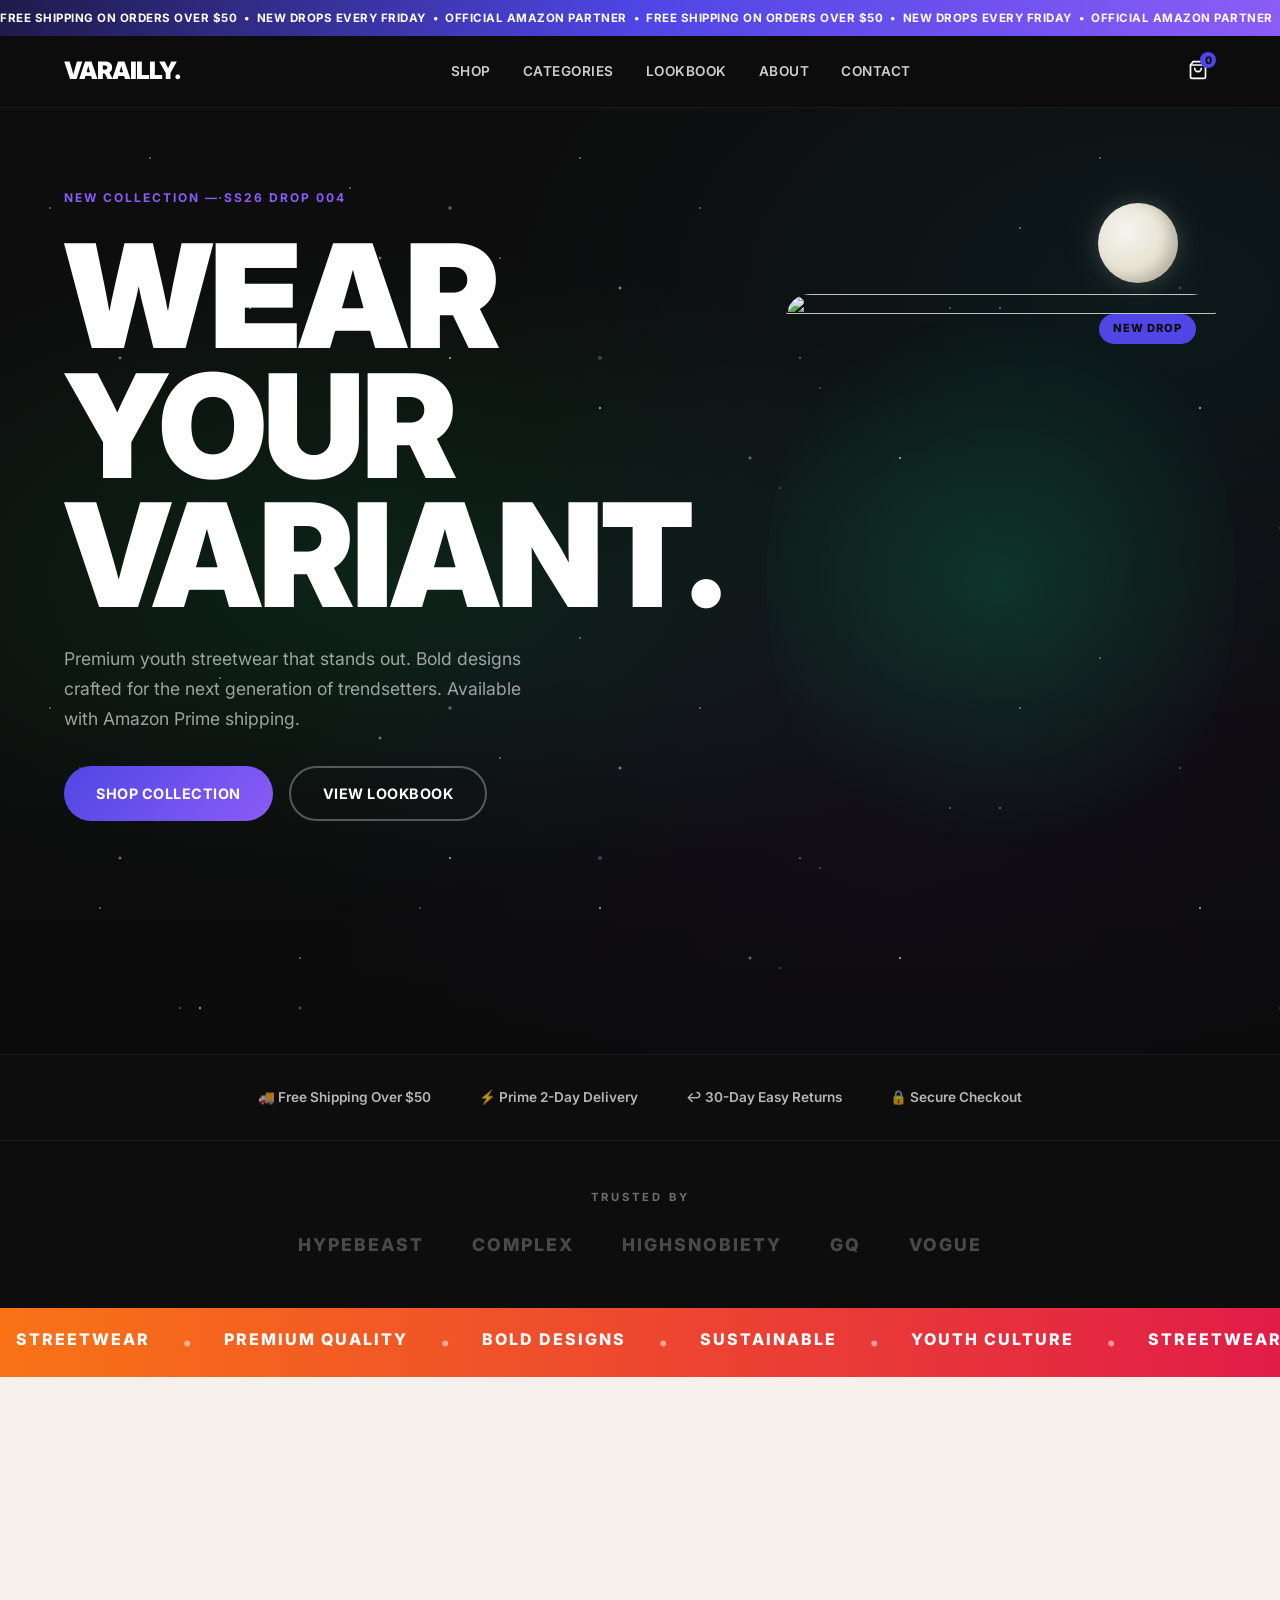
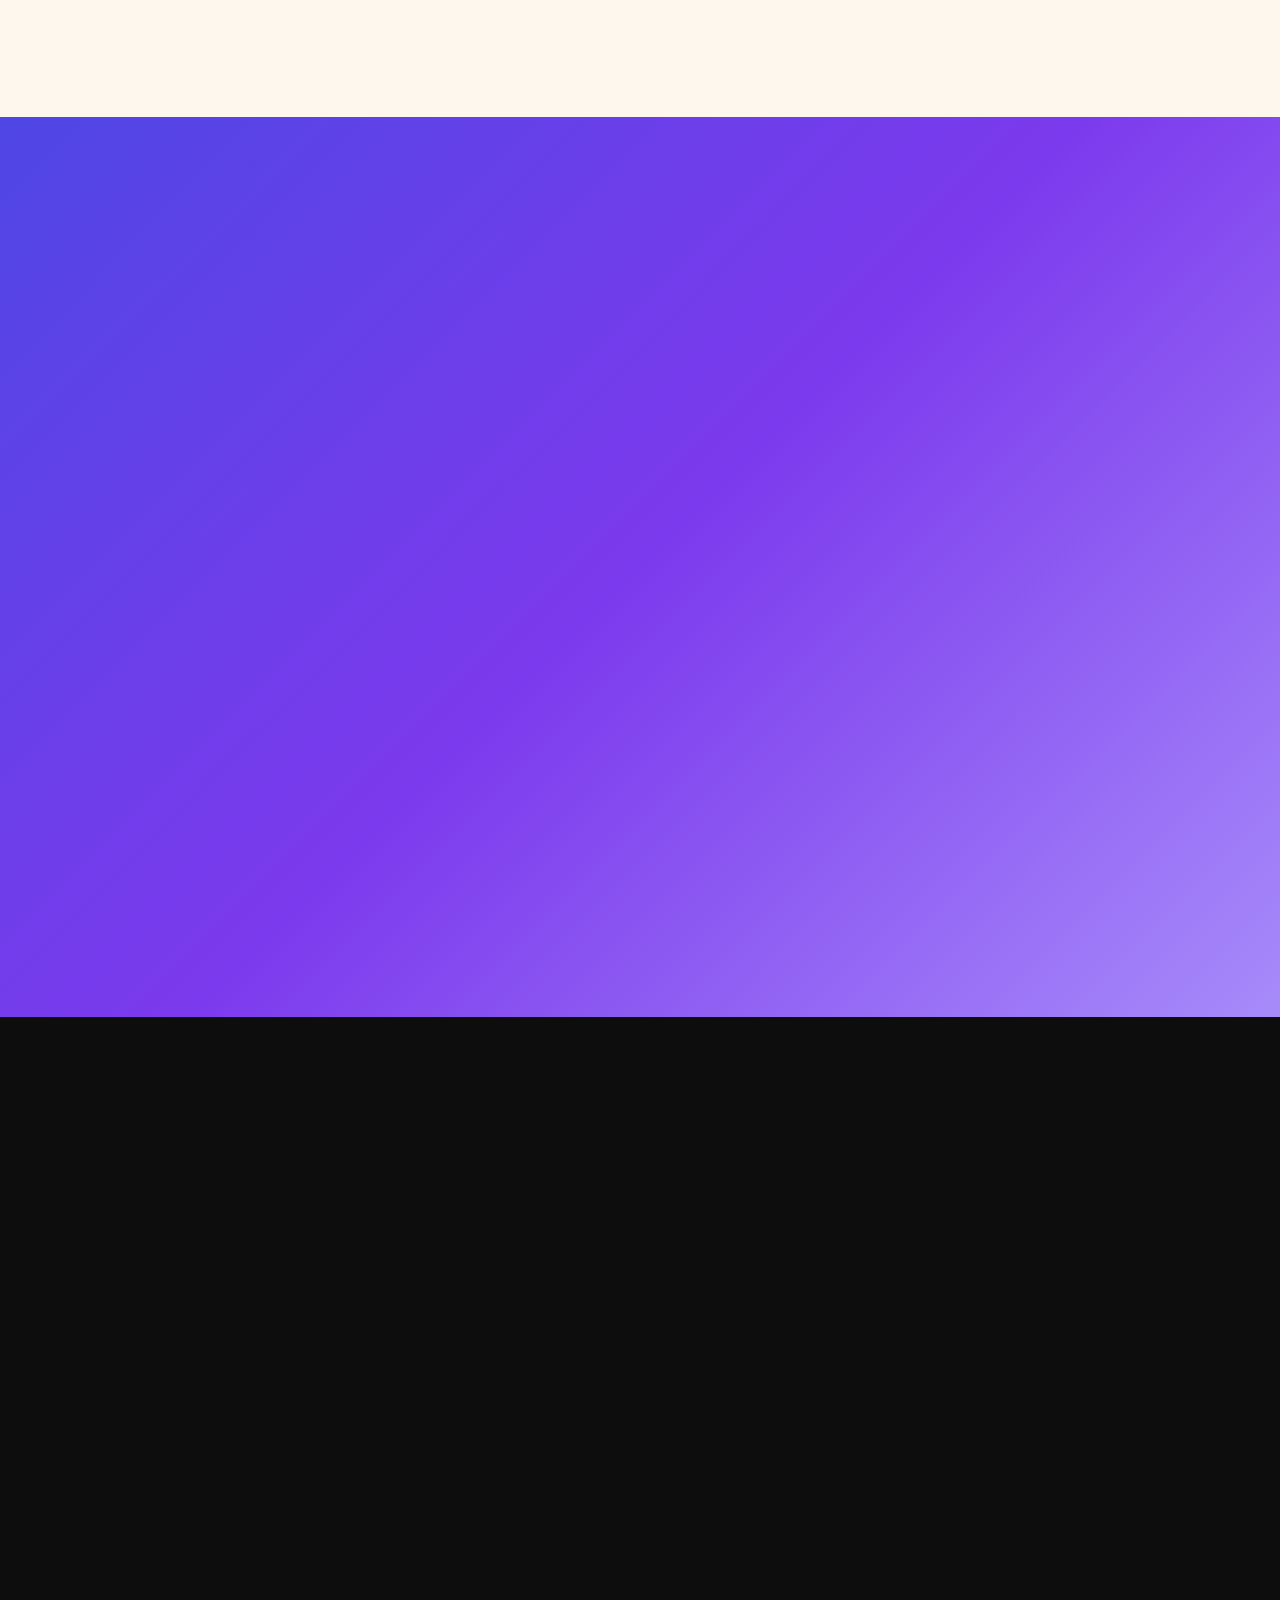
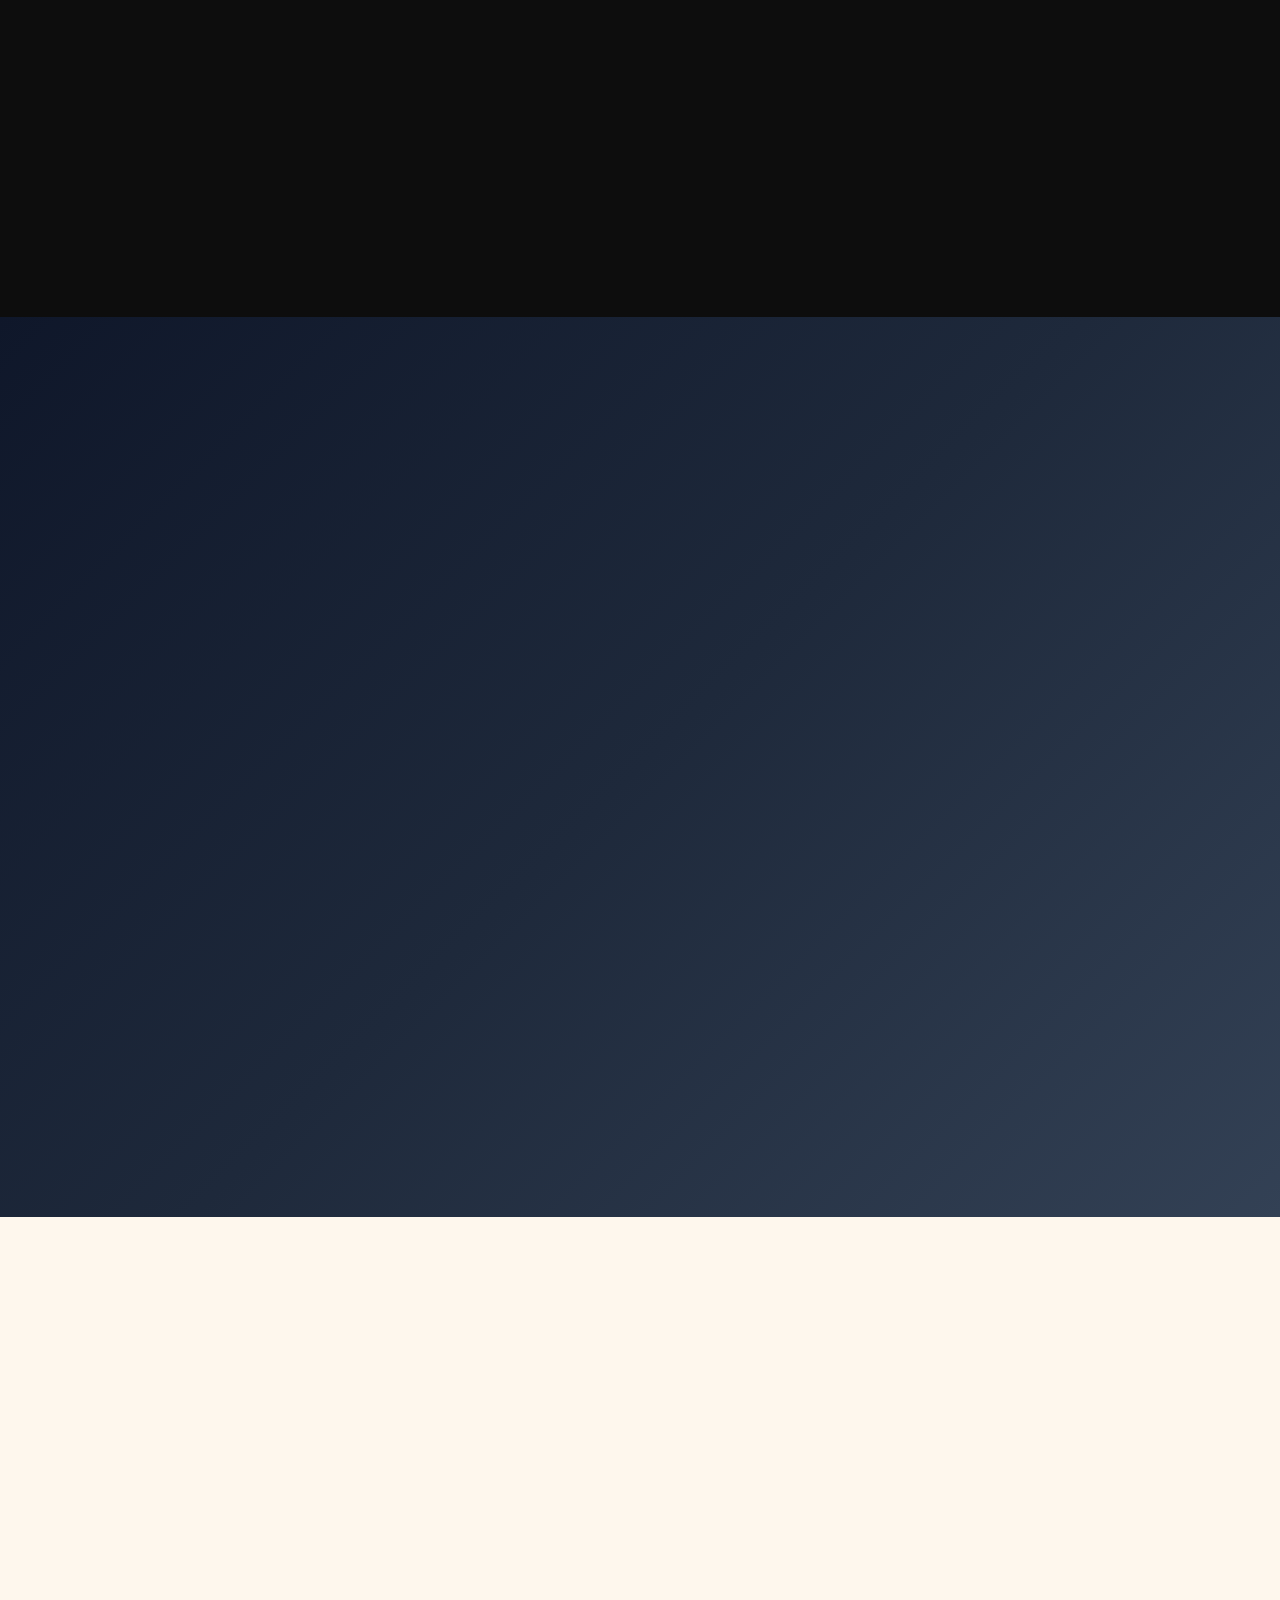
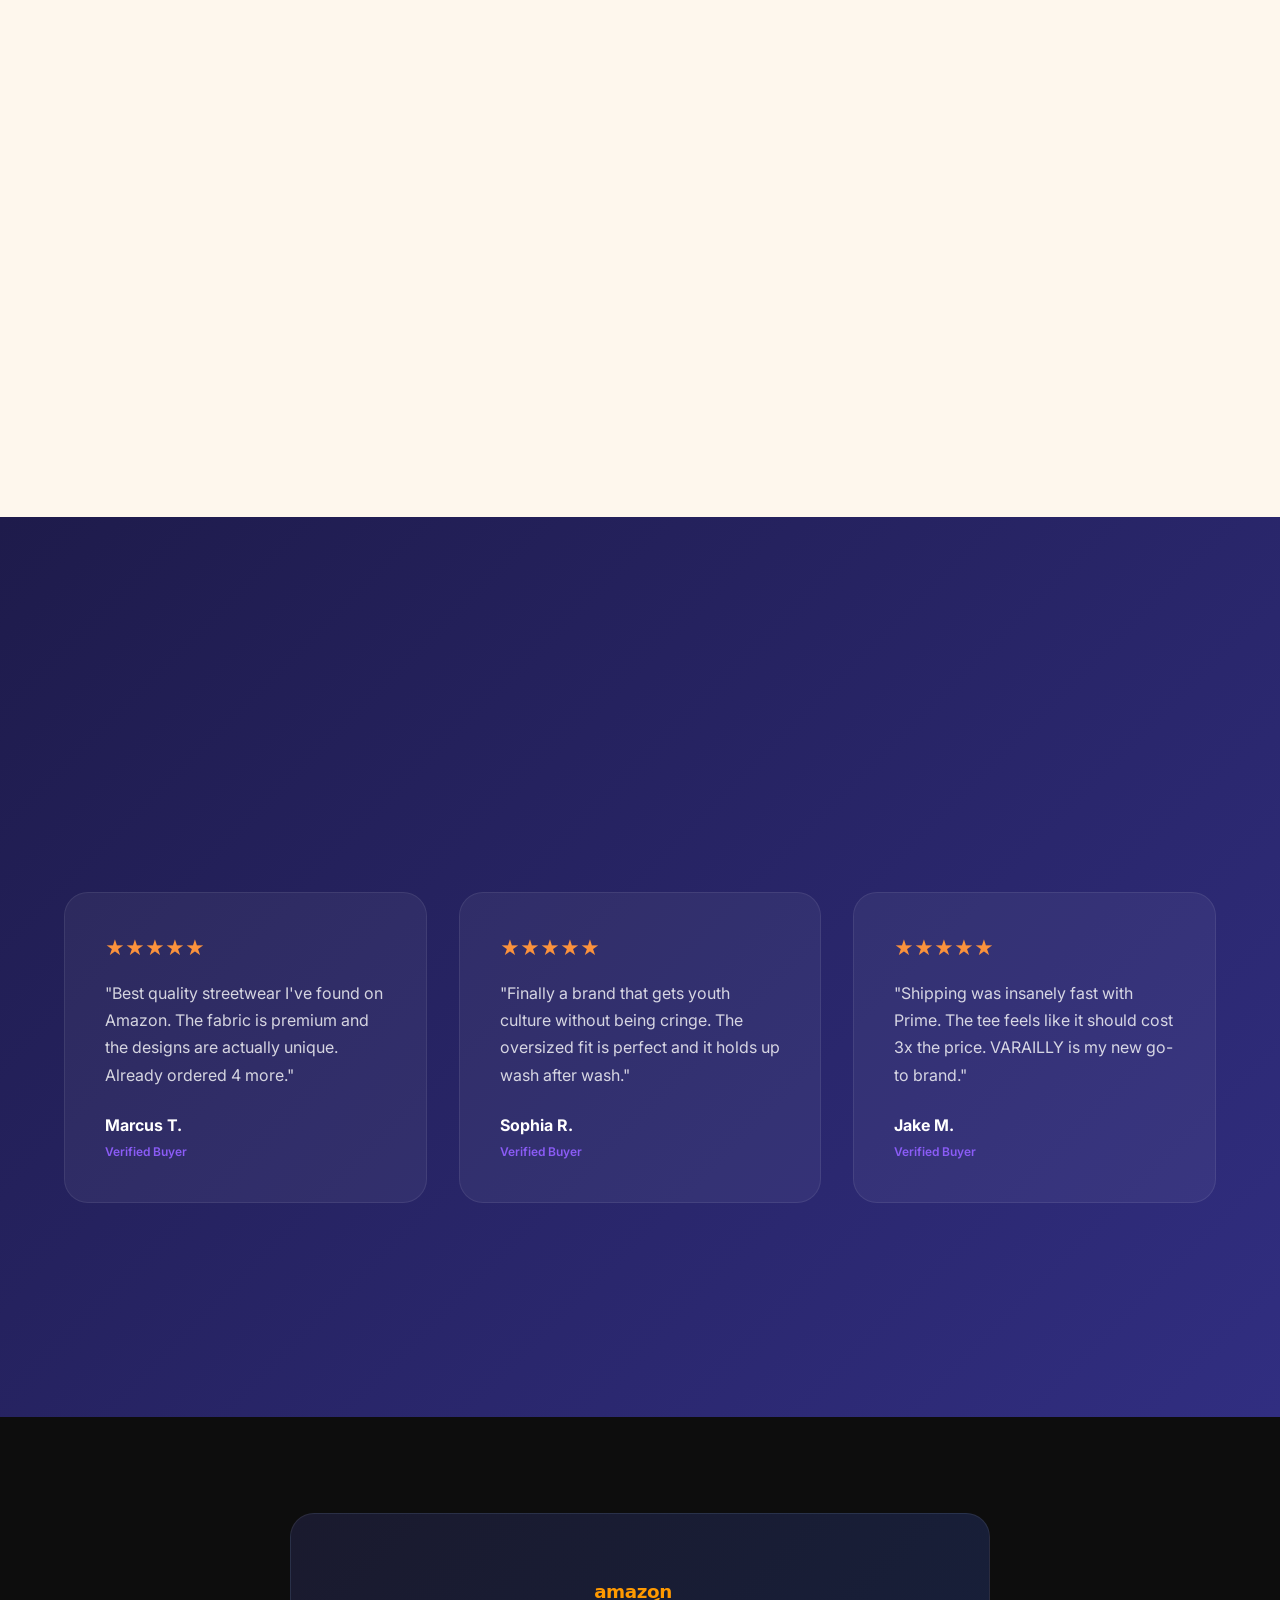
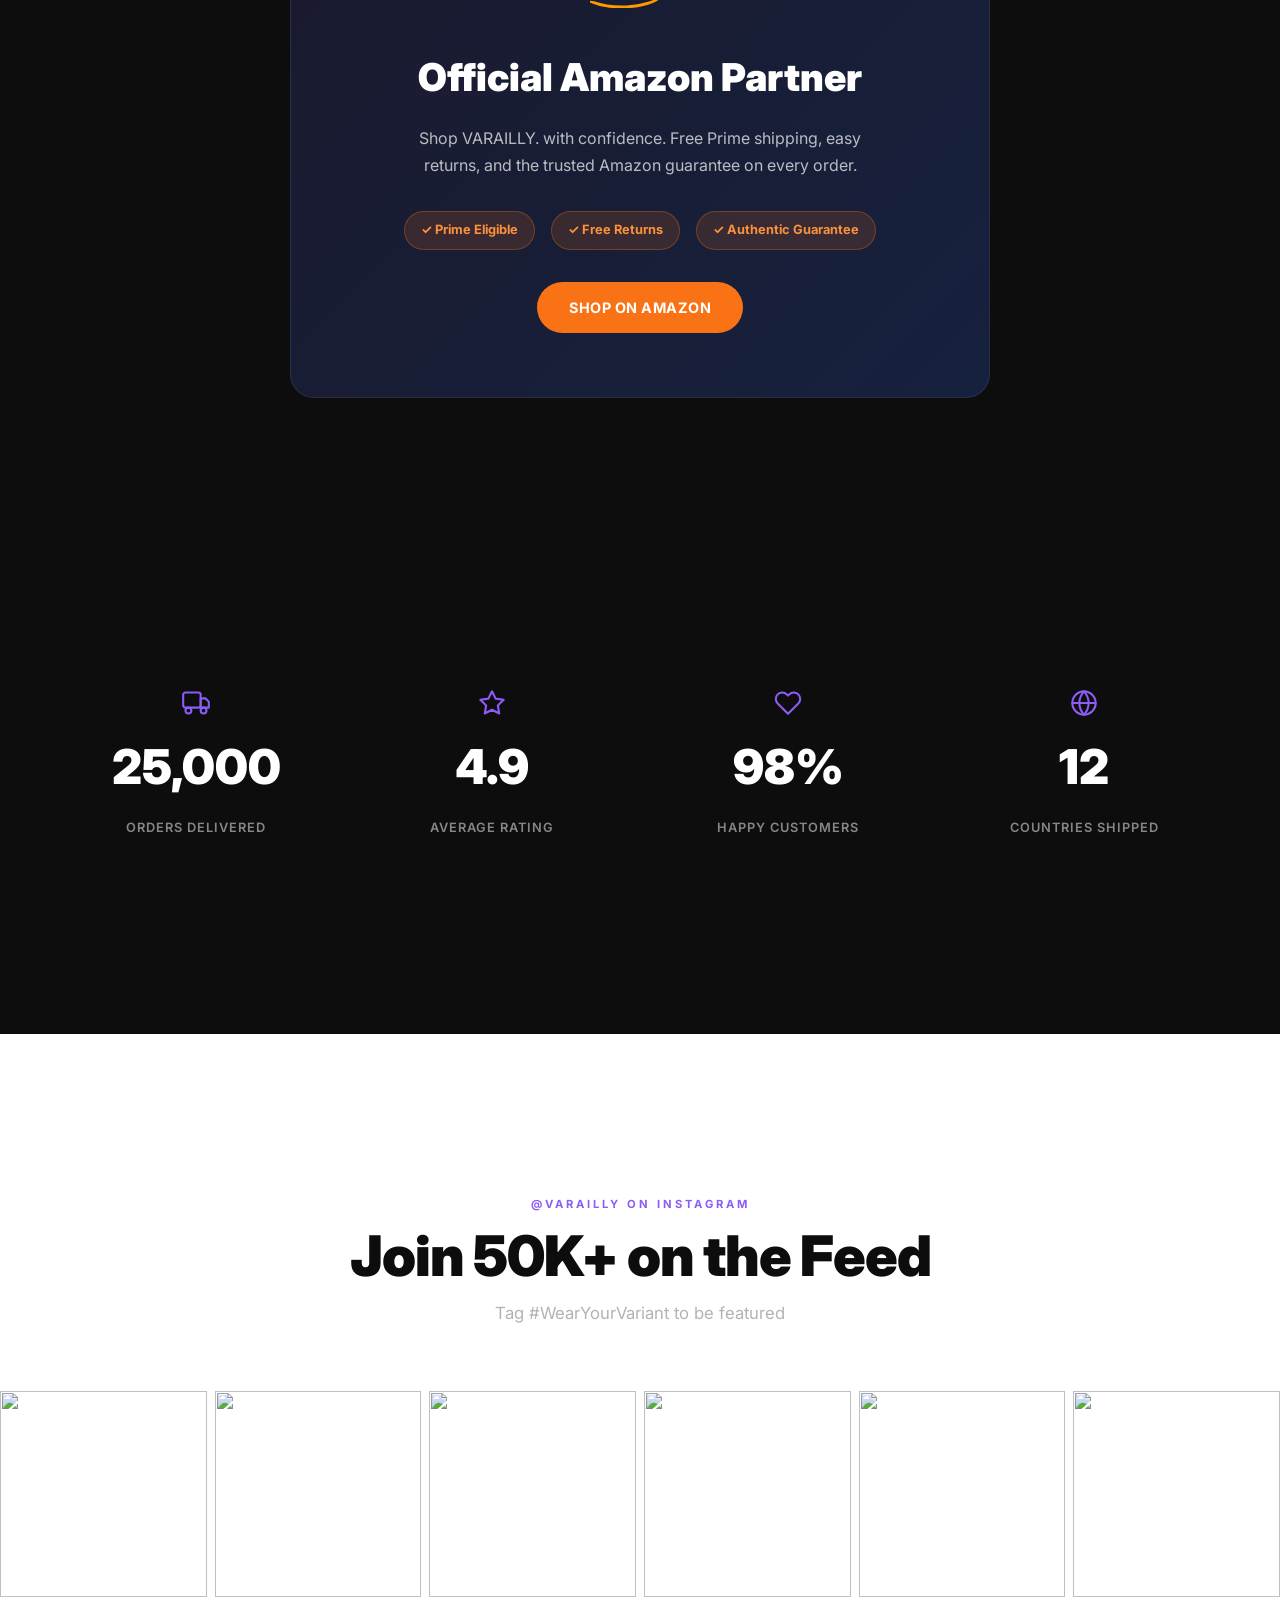
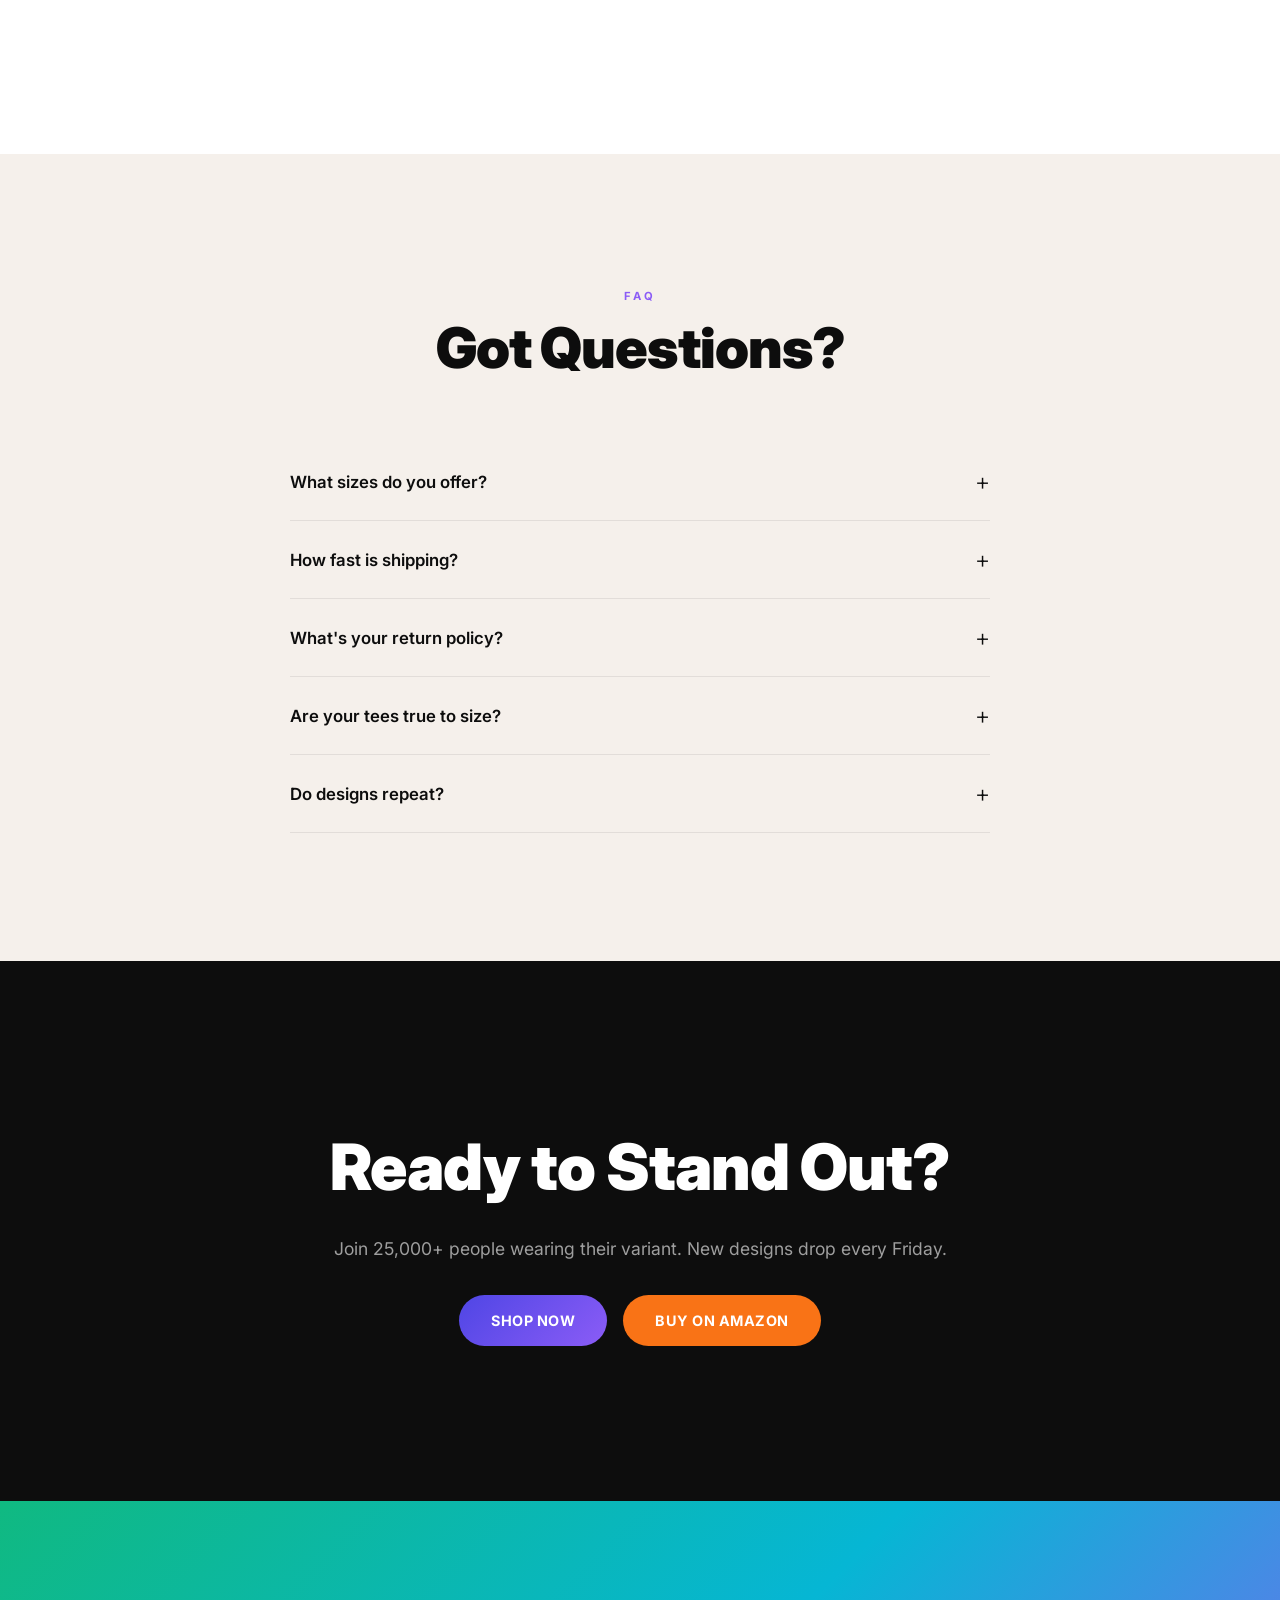
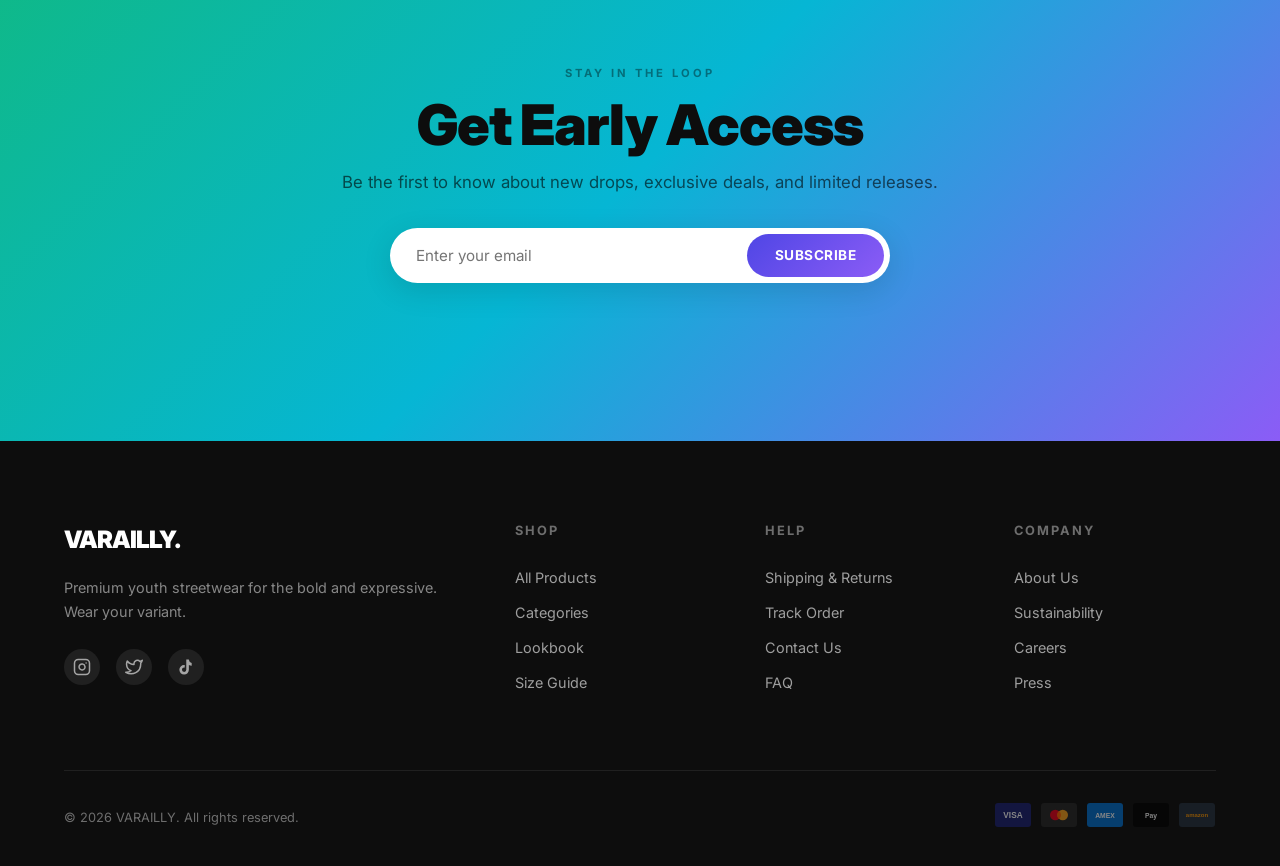
==== index.html @ af1b901f "Fix category videos: switch to Mixkit CDN (allows hotlinking)" ====
<!DOCTYPE html>
<html lang="en">
<head>
    <meta charset="UTF-8">
    <meta name="viewport" content="width=device-width, initial-scale=1.0">
    <title>VARAILLY. — Wear Your Variant</title>
    <meta name="description" content="VARAILLY. is a premium youth streetwear brand. Bold designs, sustainable materials, available on Amazon.">
    <link rel="preconnect" href="https://fonts.googleapis.com">
    <link rel="preconnect" href="https://fonts.gstatic.com" crossorigin>
    <link href="https://fonts.googleapis.com/css2?family=Inter:wght@300;400;500;600;700;800;900&display=swap" rel="stylesheet">
    <link rel="icon" type="image/svg+xml" href="data:image/svg+xml,%3Csvg xmlns='http://www.w3.org/2000/svg' viewBox='0 0 32 32'%3E%3Crect width='32' height='32' rx='6' fill='%230a0a0a'/%3E%3Cpath d='M7 8L16 24L25 8' fill='none' stroke='%23ffffff' stroke-width='3.5' stroke-linecap='round' stroke-linejoin='round'/%3E%3C/svg%3E">
    <link rel="stylesheet" href="assets/css/style.css?v=22">
</head>
<body>

    <!-- Loading Screen -->
    <div class="loading-screen" id="loadingScreen">
        <div class="loading-content">
            <div class="loading-logo">VARAILLY.</div>
            <div class="loading-bar">
                <div class="loading-bar-fill" id="loadingBarFill"></div>
            </div>
        </div>
    </div>

    <!-- Announcement Bar -->
    <div class="announcement-bar">
        <div class="announcement-track">
            <span class="announcement-text">FREE SHIPPING ON ORDERS OVER $50 &nbsp;&bull;&nbsp; NEW DROPS EVERY FRIDAY &nbsp;&bull;&nbsp; OFFICIAL AMAZON PARTNER &nbsp;&bull;&nbsp; FREE SHIPPING ON ORDERS OVER $50 &nbsp;&bull;&nbsp; NEW DROPS EVERY FRIDAY &nbsp;&bull;&nbsp; OFFICIAL AMAZON PARTNER &nbsp;&bull;&nbsp;</span>
            <span class="announcement-text">FREE SHIPPING ON ORDERS OVER $50 &nbsp;&bull;&nbsp; NEW DROPS EVERY FRIDAY &nbsp;&bull;&nbsp; OFFICIAL AMAZON PARTNER &nbsp;&bull;&nbsp; FREE SHIPPING ON ORDERS OVER $50 &nbsp;&bull;&nbsp; NEW DROPS EVERY FRIDAY &nbsp;&bull;&nbsp; OFFICIAL AMAZON PARTNER &nbsp;&bull;&nbsp;</span>
        </div>
    </div>

    <!-- Header -->
    <header class="header" id="header">
        <div class="header-inner">
            <a href="/" class="header-logo" data-hover="logo">VARAILLY.</a>
            <nav class="header-nav" id="headerNav">
                <a href="#products" class="nav-link" data-hover="link">Shop</a>
                <a href="#categories" class="nav-link" data-hover="link">Categories</a>
                <a href="#lookbook" class="nav-link" data-hover="link">Lookbook</a>
                <a href="about.html" class="nav-link" data-hover="link">About</a>
                <a href="contact.html" class="nav-link" data-hover="link">Contact</a>
            </nav>
            <div class="header-actions">
                <button class="cart-btn" data-hover="button" id="cartBtn">
                    <svg width="20" height="20" viewBox="0 0 24 24" fill="none" stroke="currentColor" stroke-width="2" stroke-linecap="round" stroke-linejoin="round">
                        <path d="M6 2L3 6v14a2 2 0 002 2h14a2 2 0 002-2V6l-3-4z"></path>
                        <line x1="3" y1="6" x2="21" y2="6"></line>
                        <path d="M16 10a4 4 0 01-8 0"></path>
                    </svg>
                    <span class="cart-count" id="cartCount">0</span>
                </button>
                <button class="mobile-toggle" id="mobileToggle" aria-label="Menu">
                    <span></span>
                    <span></span>
                    <span></span>
                </button>
            </div>
        </div>
    </header>

    <!-- Hero Section -->
    <section class="hero">
        <!-- Animated Background -->
        <div class="hero-bg-animated"></div>
        <!-- Space Background -->
        <div class="hero-space">
            <div class="stars"></div>
            <div class="stars stars--2"></div>
            <div class="stars stars--3"></div>
            <div class="moon"></div>
            <div class="shooting-star"></div>
            <div class="shooting-star shooting-star--2"></div>
        </div>
        <div class="hero-bg-overlay"></div>
        <div class="hero-inner">
            <div class="hero-content">
                <span class="hero-label reveal">NEW COLLECTION — SS26 DROP 004</span>
                <h1 class="hero-title reveal">WEAR YOUR<br>VARIANT.</h1>
                <p class="hero-subtitle reveal">Premium youth streetwear that stands out. Bold designs crafted for the next generation of trendsetters. Available with Amazon Prime shipping.</p>
                <div class="hero-buttons reveal">
                    <a href="#products" class="btn btn-primary" data-hover="button">Shop Collection</a>
                    <a href="#lookbook" class="btn btn-outline" data-hover="button">View Lookbook</a>
                </div>
                <div class="hero-stats reveal">
                    <div class="hero-stat">
                        <span class="hero-stat-number">25K+</span>
                        <span class="hero-stat-label">Happy Customers</span>
                    </div>
                    <div class="hero-stat">
                        <span class="hero-stat-number">4.9★</span>
                        <span class="hero-stat-label">Amazon Rating</span>
                    </div>
                    <div class="hero-stat">
                        <span class="hero-stat-number">200+</span>
                        <span class="hero-stat-label">Unique Designs</span>
                    </div>
                </div>
            </div>
            <div class="hero-image reveal">
                <div class="hero-3d-scene">
                    <!-- Glowing ring behind image -->
                    <div class="hero-glow-ring"></div>
                    <!-- Main image -->
                    <img class="hero-main-img" src="https://images.unsplash.com/photo-1552374196-1ab2a1c593e8?w=900&q=80&auto=format&fit=crop" alt="" loading="eager">
                    <!-- Floating 3D elements -->
                    <img class="hero-float hero-float-1" src="https://images.unsplash.com/photo-1583743814966-8936f5b7be1a?w=300&q=80&auto=format&fit=crop" alt="">
                    <img class="hero-float hero-float-2" src="https://images.unsplash.com/photo-1576566588028-4147f3842f27?w=300&q=80&auto=format&fit=crop" alt="">
                    <!-- 3D Badge -->
                    <div class="hero-3d-badge">NEW DROP</div>
                </div>
            </div>
        </div>
    </section>

    <!-- Trust Bar -->
    <div class="trust-bar">
        <div class="container">
            <div class="trust-bar-inner">
                <span class="trust-item">🚚 Free Shipping Over $50</span>
                <span class="trust-item">⚡ Prime 2-Day Delivery</span>
                <span class="trust-item">↩️ 30-Day Easy Returns</span>
                <span class="trust-item">🔒 Secure Checkout</span>
            </div>
        </div>
    </div>

    <!-- As Seen On -->
    <div class="seen-on">
        <div class="container">
            <p class="seen-on-label">TRUSTED BY</p>
            <div class="seen-on-logos">
                <span class="seen-on-logo">HYPEBEAST</span>
                <span class="seen-on-logo">COMPLEX</span>
                <span class="seen-on-logo">HIGHSNOBIETY</span>
                <span class="seen-on-logo">GQ</span>
                <span class="seen-on-logo">VOGUE</span>
            </div>
        </div>
    </div>

    <!-- Marquee -->
    <div class="marquee">
        <div class="marquee-track">
            <span class="marquee-item">STREETWEAR</span>
            <span class="marquee-separator">&bull;</span>
            <span class="marquee-item">PREMIUM QUALITY</span>
            <span class="marquee-separator">&bull;</span>
            <span class="marquee-item">BOLD DESIGNS</span>
            <span class="marquee-separator">&bull;</span>
            <span class="marquee-item">SUSTAINABLE</span>
            <span class="marquee-separator">&bull;</span>
            <span class="marquee-item">YOUTH CULTURE</span>
            <span class="marquee-separator">&bull;</span>
            <span class="marquee-item">STREETWEAR</span>
            <span class="marquee-separator">&bull;</span>
            <span class="marquee-item">PREMIUM QUALITY</span>
            <span class="marquee-separator">&bull;</span>
            <span class="marquee-item">BOLD DESIGNS</span>
            <span class="marquee-separator">&bull;</span>
            <span class="marquee-item">SUSTAINABLE</span>
            <span class="marquee-separator">&bull;</span>
            <span class="marquee-item">YOUTH CULTURE</span>
            <span class="marquee-separator">&bull;</span>
        </div>
    </div>

    <!-- Products Section -->
    <section class="products" id="products">
        <div class="container">
            <div class="section-header reveal">
                <span class="section-label">OUR COLLECTION</span>
                <h2 class="section-title">Best Sellers</h2>
                <p class="section-subtitle">Curated pieces designed for those who refuse to blend in.</p>
            </div>

            <!-- Drop Countdown -->
            <div class="drop-countdown reveal">
                <div class="countdown-label">Next drop in</div>
                <div class="countdown-timer" id="countdownTimer">
                    <div class="countdown-unit"><span id="countDays">00</span><small>Days</small></div>
                    <div class="countdown-sep">:</div>
                    <div class="countdown-unit"><span id="countHours">00</span><small>Hours</small></div>
                    <div class="countdown-sep">:</div>
                    <div class="countdown-unit"><span id="countMins">00</span><small>Mins</small></div>
                    <div class="countdown-sep">:</div>
                    <div class="countdown-unit"><span id="countSecs">00</span><small>Secs</small></div>
                </div>
            </div>

            <div class="products-grid">
                <div class="product-card reveal">
                    <div class="product-image">
                        <img src="https://images.unsplash.com/photo-1521572163474-6864f9cf17ab?w=600&q=80&auto=format&fit=crop" alt="">
                        <button class="product-quick-add" data-product="Minimal Logo Tee" data-price="34.99">Quick Add</button>
                    </div>
                    <div class="product-info">
                        <h3 class="product-name">Minimal Logo Tee</h3>
                        <span class="product-price">$34.99</span>
                    </div>
                </div>
                <div class="product-card reveal">
                    <div class="product-image">
                        <img src="https://images.unsplash.com/photo-1583743814966-8936f5b7be1a?w=600&q=80&auto=format&fit=crop" alt="">
                        <button class="product-quick-add" data-product="Graphic Oversized" data-price="44.99">Quick Add</button>
                    </div>
                    <div class="product-info">
                        <h3 class="product-name">Graphic Oversized</h3>
                        <span class="product-price">$44.99</span>
                    </div>
                </div>
                <div class="product-card reveal">
                    <div class="product-image">
                        <img src="https://images.unsplash.com/photo-1576566588028-4147f3842f27?w=600&q=80&auto=format&fit=crop" alt="">
                        <button class="product-quick-add" data-product="Vintage Wash Crew" data-price="39.99">Quick Add</button>
                    </div>
                    <div class="product-info">
                        <h3 class="product-name">Vintage Wash Crew</h3>
                        <span class="product-price">$39.99</span>
                    </div>
                </div>
                <div class="product-card reveal">
                    <div class="product-image">
                        <img src="https://images.unsplash.com/photo-1562157873-818bc0726f68?w=600&q=80&auto=format&fit=crop" alt="">
                        <button class="product-quick-add" data-product="Color Block Essential" data-price="37.99">Quick Add</button>
                    </div>
                    <div class="product-info">
                        <h3 class="product-name">Color Block Essential</h3>
                        <span class="product-price">$37.99</span>
                    </div>
                </div>
                <div class="product-card reveal">
                    <div class="product-image">
                        <img src="https://images.unsplash.com/photo-1622445275576-721325763afe?w=600&q=80&auto=format&fit=crop" alt="">
                        <button class="product-quick-add" data-product="Statement Print" data-price="42.99">Quick Add</button>
                    </div>
                    <div class="product-info">
                        <h3 class="product-name">Statement Print</h3>
                        <span class="product-price">$42.99</span>
                    </div>
                </div>
                <div class="product-card reveal">
                    <div class="product-image">
                        <img src="https://images.unsplash.com/photo-1618354691373-d851c5c3a990?w=600&q=80&auto=format&fit=crop" alt="">
                        <button class="product-quick-add" data-product="Earth Tone Classic" data-price="36.99">Quick Add</button>
                    </div>
                    <div class="product-info">
                        <h3 class="product-name">Earth Tone Classic</h3>
                        <span class="product-price">$36.99</span>
                    </div>
                </div>
            </div>
        </div>
    </section>

    <!-- Why VARAILLY -->
    <section class="features">
        <div class="container">
            <div class="section-header reveal">
                <span class="section-label">WHY VARAILLY</span>
                <h2 class="section-title">Built Different</h2>
                <p class="section-subtitle">Every detail matters. From fabric to fit, here's what sets us apart.</p>
            </div>
            <div class="features-grid">
                <div class="feature-card reveal">
                    <div class="feature-icon">🧵</div>
                    <h3 class="feature-title">Premium 220GSM Cotton</h3>
                    <p class="feature-desc">Heavyweight ring-spun cotton that feels substantial and lasts years, not seasons.</p>
                </div>
                <div class="feature-card reveal">
                    <div class="feature-icon">🎨</div>
                    <h3 class="feature-title">Unique Designs</h3>
                    <p class="feature-desc">Every variant is limited edition. New drops weekly — once sold out, gone forever.</p>
                </div>
                <div class="feature-card reveal">
                    <div class="feature-icon">🌱</div>
                    <h3 class="feature-title">Sustainable Materials</h3>
                    <p class="feature-desc">100% organic cotton, water-based inks, compostable packaging. Zero plastic.</p>
                </div>
                <div class="feature-card reveal">
                    <div class="feature-icon">📦</div>
                    <h3 class="feature-title">Amazon Prime Shipping</h3>
                    <p class="feature-desc">Free 2-day delivery with Prime. Fulfilled by Amazon with hassle-free returns.</p>
                </div>
            </div>
        </div>
    </section>

    <!-- Brand Manifesto -->
    <section class="manifesto">
        <div class="container">
            <div class="manifesto-inner reveal">
                <div class="manifesto-text">
                    <span class="section-label">OUR PHILOSOPHY</span>
                    <h2 class="manifesto-title">We Don't Follow Trends.<br>We Set Them.</h2>
                    <p class="manifesto-desc">VARAILLY. was born from a simple belief: every person has multiple sides, and your wardrobe should reflect all of them. We create limited-edition variants — never mass-produced, never repeated.</p>
                    <p class="manifesto-desc">No fast fashion. No compromises. Just premium streetwear made for the bold.</p>
                    <a href="about.html" class="btn btn-outline" data-hover="button">Our Story</a>
                </div>
                <div class="manifesto-image">
                    <img src="https://images.unsplash.com/photo-1556906781-9a412961c28c?w=700&q=80&auto=format&fit=crop" alt="">
                </div>
            </div>
        </div>
    </section>

    <!-- How It Works -->
    <section class="how-it-works">
        <div class="container">
            <div class="section-header reveal">
                <span class="section-label">HOW IT WORKS</span>
                <h2 class="section-title">3 Steps to Your Variant</h2>
            </div>
            <div class="steps-grid">
                <div class="step-card reveal">
                    <div class="step-number">01</div>
                    <h3 class="step-title">Browse & Choose</h3>
                    <p class="step-desc">Explore our weekly drops and limited-edition designs. Each variant is unique.</p>
                </div>
                <div class="step-card reveal">
                    <div class="step-number">02</div>
                    <h3 class="step-title">Order with Prime</h3>
                    <p class="step-desc">Buy directly on Amazon with free Prime 2-day shipping. Checkout in seconds.</p>
                </div>
                <div class="step-card reveal">
                    <div class="step-number">03</div>
                    <h3 class="step-title">Wear & Share</h3>
                    <p class="step-desc">Rock your variant. Tag #WearYourVariant on IG for a chance to be featured.</p>
                </div>
            </div>
        </div>
    </section>

    <!-- Video Section -->
    <section class="video-section" id="video-section">
        <div class="video-wrapper">
            <video class="video-bg" id="videoBg" muted loop playsinline preload="auto" poster="https://images.unsplash.com/photo-1441986300917-64674bd600d8?w=1400&q=80&auto=format">
                <source src="https://videos.pexels.com/video-files/3769021/3769021-hd_1920_1080_25fps.mp4" type="video/mp4">
                <source src="https://videos.pexels.com/video-files/3015510/3015510-hd_1920_1080_24fps.mp4" type="video/mp4">
            </video>
            <div class="video-overlay">
                <div class="video-content reveal">
                    <span class="section-label">BEHIND THE BRAND</span>
                    <h2 class="video-title">Every Piece<br>Tells a Story</h2>
                    <button class="video-play-btn" id="videoPlayBtn" data-hover="button">
                        <svg width="24" height="24" viewBox="0 0 24 24" fill="currentColor">
                            <polygon points="5 3 19 12 5 21 5 3"></polygon>
                        </svg>
                        <span>Watch Film</span>
                    </button>
                </div>
            </div>
        </div>
    </section>

    <!-- Categories -->
    <section class="categories" id="categories">
        <div class="container">
            <div class="section-header reveal">
                <span class="section-label">EXPLORE</span>
                <h2 class="section-title">Shop by Category</h2>
            </div>
            <div class="categories-grid">
                <a href="#" class="category-tile reveal" data-hover="link">
                    <div class="category-image">
                        <img src="https://images.unsplash.com/photo-1552374196-1ab2a1c593e8?w=600&q=80&auto=format&fit=crop" alt="">
                        <video class="category-video" muted loop playsinline preload="none">
                            <source src="https://assets.mixkit.co/videos/1171/1171-720.mp4" type="video/mp4">
                        </video>
                    </div>
                    <div class="category-label">Men</div>
                </a>
                <a href="#" class="category-tile reveal" data-hover="link">
                    <div class="category-image">
                        <img src="https://images.unsplash.com/photo-1515886657613-9f3515b0c78f?w=600&q=80&auto=format&fit=crop" alt="">
                        <video class="category-video" muted loop playsinline preload="none">
                            <source src="https://assets.mixkit.co/videos/34487/34487-720.mp4" type="video/mp4">
                        </video>
                    </div>
                    <div class="category-label">Women</div>
                </a>
                <a href="#" class="category-tile reveal" data-hover="link">
                    <div class="category-image">
                        <img src="https://images.unsplash.com/photo-1503919545889-aef636e10ad4?w=600&q=80&auto=format&fit=crop" alt="">
                        <video class="category-video" muted loop playsinline preload="none">
                            <source src="https://assets.mixkit.co/videos/34488/34488-720.mp4" type="video/mp4">
                        </video>
                    </div>
                    <div class="category-label">Kids</div>
                </a>
                <a href="#" class="category-tile reveal" data-hover="link">
                    <div class="category-image">
                        <img src="https://images.unsplash.com/photo-1489987707025-afc232f7ea0f?w=600&q=80&auto=format&fit=crop" alt="">
                        <video class="category-video" muted loop playsinline preload="none">
                            <source src="https://assets.mixkit.co/videos/32809/32809-720.mp4" type="video/mp4">
                        </video>
                    </div>
                    <div class="category-label">New Arrivals</div>
                </a>
            </div>
        </div>
    </section>

    <!-- Lookbook -->
    <section class="lookbook" id="lookbook">
        <div class="container">
            <div class="section-header reveal">
                <span class="section-label">LOOKBOOK</span>
                <h2 class="section-title">SS24 Collection</h2>
            </div>
        </div>
        <div class="lookbook-scroll" id="lookbookScroll">
            <div class="lookbook-track">
                <div class="lookbook-item">
                    <img src="https://images.unsplash.com/photo-1529139574466-a303027c1d8b?w=700&q=80&auto=format&fit=crop" alt="">
                </div>
                <div class="lookbook-item">
                    <img src="https://images.unsplash.com/photo-1515886657613-9f3515b0c78f?w=700&q=80&auto=format&fit=crop" alt="">
                </div>
                <div class="lookbook-item">
                    <img src="https://images.unsplash.com/photo-1509631179647-0177331693ae?w=700&q=80&auto=format&fit=crop" alt="">
                </div>
                <div class="lookbook-item">
                    <img src="https://images.unsplash.com/photo-1496747611176-843222e1e57c?w=700&q=80&auto=format&fit=crop" alt="">
                </div>
                <div class="lookbook-item">
                    <img src="https://images.unsplash.com/photo-1539109136881-3be0616acf4b?w=700&q=80&auto=format&fit=crop" alt="">
                </div>
            </div>
        </div>
    </section>

    <!-- Testimonials -->
    <section class="testimonials">
        <div class="container">
            <div class="section-header reveal">
                <span class="section-label">REVIEWS</span>
                <h2 class="section-title">What People Say</h2>
            </div>
            <div class="testimonials-grid">
                <div class="testimonial-card reveal">
                    <div class="testimonial-stars">★★★★★</div>
                    <p class="testimonial-text">"Best quality streetwear I've found on Amazon. The fabric is premium and the designs are actually unique. Already ordered 4 more."</p>
                    <div class="testimonial-author">
                        <span class="testimonial-name">Marcus T.</span>
                        <span class="testimonial-verified">Verified Buyer</span>
                    </div>
                </div>
                <div class="testimonial-card reveal">
                    <div class="testimonial-stars">★★★★★</div>
                    <p class="testimonial-text">"Finally a brand that gets youth culture without being cringe. The oversized fit is perfect and it holds up wash after wash."</p>
                    <div class="testimonial-author">
                        <span class="testimonial-name">Sophia R.</span>
                        <span class="testimonial-verified">Verified Buyer</span>
                    </div>
                </div>
                <div class="testimonial-card reveal">
                    <div class="testimonial-stars">★★★★★</div>
                    <p class="testimonial-text">"Shipping was insanely fast with Prime. The tee feels like it should cost 3x the price. VARAILLY is my new go-to brand."</p>
                    <div class="testimonial-author">
                        <span class="testimonial-name">Jake M.</span>
                        <span class="testimonial-verified">Verified Buyer</span>
                    </div>
                </div>
            </div>
        </div>
    </section>

    <!-- Amazon Partner -->
    <section class="amazon-section">
        <div class="container">
            <div class="amazon-card reveal">
                <div class="amazon-content">
                    <div class="amazon-badge">
                        <svg class="amazon-logo-svg" viewBox="0 0 120 36" width="100" height="30">
                            <text x="5" y="24" font-size="22" font-weight="800" fill="#ff9900" font-family="system-ui" letter-spacing="-0.5">amazon</text>
                            <path d="M5 28c15 5 35 7 55 3 8-2 16-4 22-7 1-.5 2.5.5 1.5 1.5-8 6-25 11-45 11-20 0-35-5-40-8-1-.5-.2-1.5.5-1.3z" fill="#ff9900"/>
                        </svg>
                    </div>
                    <h3 class="amazon-title">Official Amazon Partner</h3>
                    <p class="amazon-text">Shop VARAILLY. with confidence. Free Prime shipping, easy returns, and the trusted Amazon guarantee on every order.</p>
                    <div class="amazon-trust">
                        <span class="trust-badge">✓ Prime Eligible</span>
                        <span class="trust-badge">✓ Free Returns</span>
                        <span class="trust-badge">✓ Authentic Guarantee</span>
                    </div>
                    <a href="#" class="btn btn-amazon" data-hover="button">Shop on Amazon</a>
                </div>
            </div>
        </div>
    </section>

    <!-- Stats -->
    <section class="stats">
        <div class="container">
            <div class="stats-grid reveal">
                <div class="stat-item">
                    <svg class="stat-icon" width="28" height="28" viewBox="0 0 24 24" fill="none" stroke="currentColor" stroke-width="1.8" stroke-linecap="round" stroke-linejoin="round"><rect x="1" y="3" width="15" height="13" rx="2"/><path d="M16 8h4l3 3v5h-7V8z"/><circle cx="5.5" cy="18.5" r="2.5"/><circle cx="18.5" cy="18.5" r="2.5"/></svg>
                    <span class="stat-number" data-target="25000">0</span>
                    <span class="stat-label">Orders Delivered</span>
                </div>
                <div class="stat-item">
                    <svg class="stat-icon" width="28" height="28" viewBox="0 0 24 24" fill="none" stroke="currentColor" stroke-width="1.8" stroke-linecap="round" stroke-linejoin="round"><polygon points="12 2 15.09 8.26 22 9.27 17 14.14 18.18 21.02 12 17.77 5.82 21.02 7 14.14 2 9.27 8.91 8.26 12 2"/></svg>
                    <span class="stat-number" data-target="4.9" data-decimals="1">0</span>
                    <span class="stat-label">Average Rating</span>
                </div>
                <div class="stat-item">
                    <svg class="stat-icon" width="28" height="28" viewBox="0 0 24 24" fill="none" stroke="currentColor" stroke-width="1.8" stroke-linecap="round" stroke-linejoin="round"><path d="M20.84 4.61a5.5 5.5 0 00-7.78 0L12 5.67l-1.06-1.06a5.5 5.5 0 00-7.78 7.78l1.06 1.06L12 21.23l7.78-7.78 1.06-1.06a5.5 5.5 0 000-7.78z"/></svg>
                    <span class="stat-number" data-target="98" data-suffix="%">0</span>
                    <span class="stat-label">Happy Customers</span>
                </div>
                <div class="stat-item">
                    <svg class="stat-icon" width="28" height="28" viewBox="0 0 24 24" fill="none" stroke="currentColor" stroke-width="1.8" stroke-linecap="round" stroke-linejoin="round"><circle cx="12" cy="12" r="10"/><line x1="2" y1="12" x2="22" y2="12"/><path d="M12 2a15.3 15.3 0 014 10 15.3 15.3 0 01-4 10 15.3 15.3 0 01-4-10 15.3 15.3 0 014-10z"/></svg>
                    <span class="stat-number" data-target="12">0</span>
                    <span class="stat-label">Countries Shipped</span>
                </div>
            </div>
        </div>
    </section>

    <!-- Instagram Community -->
    <section class="instagram">
        <div class="container">
            <div class="section-header reveal">
                <span class="section-label">@VARAILLY ON INSTAGRAM</span>
                <h2 class="section-title">Join 50K+ on the Feed</h2>
                <p class="section-subtitle">Tag #WearYourVariant to be featured</p>
            </div>
        </div>
        <div class="instagram-grid reveal">
            <a href="#" class="insta-item"><img src="https://images.unsplash.com/photo-1552374196-1ab2a1c593e8?w=400&q=80&auto=format&fit=crop" alt=""></a>
            <a href="#" class="insta-item"><img src="https://images.unsplash.com/photo-1515886657613-9f3515b0c78f?w=400&q=80&auto=format&fit=crop" alt=""></a>
            <a href="#" class="insta-item"><img src="https://images.unsplash.com/photo-1509631179647-0177331693ae?w=400&q=80&auto=format&fit=crop" alt=""></a>
            <a href="#" class="insta-item"><img src="https://images.unsplash.com/photo-1529139574466-a303027c1d8b?w=400&q=80&auto=format&fit=crop" alt=""></a>
            <a href="#" class="insta-item"><img src="https://images.unsplash.com/photo-1517841905240-472988babdf9?w=400&q=80&auto=format&fit=crop" alt=""></a>
            <a href="#" class="insta-item"><img src="https://images.unsplash.com/photo-1539109136881-3be0616acf4b?w=400&q=80&auto=format&fit=crop" alt=""></a>
        </div>
    </section>

    <!-- FAQ -->
    <section class="faq">
        <div class="container">
            <div class="section-header reveal">
                <span class="section-label">FAQ</span>
                <h2 class="section-title">Got Questions?</h2>
            </div>
            <div class="faq-list reveal">
                <div class="faq-item">
                    <button class="faq-question">What sizes do you offer?</button>
                    <div class="faq-answer"><p>We offer S, M, L, XL, and XXL across all fits: Regular, Oversized, Boxy, and Relaxed. Check our <a href="size-guide.html">size guide</a> for exact measurements.</p></div>
                </div>
                <div class="faq-item">
                    <button class="faq-question">How fast is shipping?</button>
                    <div class="faq-answer"><p>All orders are fulfilled by Amazon with Prime 2-day shipping. Standard shipping is free on orders over $50 and arrives in 4-7 business days.</p></div>
                </div>
                <div class="faq-item">
                    <button class="faq-question">What's your return policy?</button>
                    <div class="faq-answer"><p>30-day hassle-free returns through Amazon. Items must be unworn with tags attached. Exchanges are always free.</p></div>
                </div>
                <div class="faq-item">
                    <button class="faq-question">Are your tees true to size?</button>
                    <div class="faq-answer"><p>Yes! Our Regular fit is true to size. For Oversized, we recommend your normal size — the drop shoulders and wider body are already built in.</p></div>
                </div>
                <div class="faq-item">
                    <button class="faq-question">Do designs repeat?</button>
                    <div class="faq-answer"><p>Never. Every variant is limited edition. Once a drop sells out, that design is retired forever. New drops every Friday.</p></div>
                </div>
            </div>
        </div>
    </section>

    <!-- Big CTA Banner -->
    <section class="cta-banner">
        <div class="container">
            <div class="cta-banner-inner reveal">
                <h2 class="cta-banner-title">Ready to Stand Out?</h2>
                <p class="cta-banner-text">Join 25,000+ people wearing their variant. New designs drop every Friday.</p>
                <div class="cta-banner-buttons">
                    <a href="#products" class="btn btn-primary" data-hover="button">Shop Now</a>
                    <a href="#" class="btn btn-amazon" data-hover="button">Buy on Amazon</a>
                </div>
            </div>
        </div>
    </section>

    <!-- Newsletter -->
    <section class="newsletter">
        <div class="container">
            <div class="newsletter-inner reveal">
                <span class="section-label">STAY IN THE LOOP</span>
                <h2 class="section-title">Get Early Access</h2>
                <p class="newsletter-text">Be the first to know about new drops, exclusive deals, and limited releases.</p>
                <form class="newsletter-form" id="newsletterForm">
                    <div class="newsletter-input-wrap">
                        <input type="email" class="newsletter-input" placeholder="Enter your email" required>
                        <button type="submit" class="btn btn-primary newsletter-btn" data-hover="button">Subscribe</button>
                    </div>
                </form>
            </div>
        </div>
    </section>

    <!-- Footer -->
    <footer class="footer">
        <div class="container">
            <div class="footer-grid">
                <div class="footer-col">
                    <a href="/" class="footer-logo">VARAILLY.</a>
                    <p class="footer-desc">Premium youth streetwear for the bold and expressive. Wear your variant.</p>
                    <div class="footer-socials">
                        <a href="#" class="social-link" data-hover="link" aria-label="Instagram">
                            <svg width="18" height="18" viewBox="0 0 24 24" fill="none" stroke="currentColor" stroke-width="2" stroke-linecap="round" stroke-linejoin="round"><rect x="2" y="2" width="20" height="20" rx="5" ry="5"></rect><path d="M16 11.37A4 4 0 1112.63 8 4 4 0 0116 11.37z"></path><line x1="17.5" y1="6.5" x2="17.51" y2="6.5"></line></svg>
                        </a>
                        <a href="#" class="social-link" data-hover="link" aria-label="Twitter">
                            <svg width="18" height="18" viewBox="0 0 24 24" fill="none" stroke="currentColor" stroke-width="2" stroke-linecap="round" stroke-linejoin="round"><path d="M23 3a10.9 10.9 0 01-3.14 1.53 4.48 4.48 0 00-7.86 3v1A10.66 10.66 0 013 4s-4 9 5 13a11.64 11.64 0 01-7 2c9 5 20 0 20-11.5a4.5 4.5 0 00-.08-.83A7.72 7.72 0 0023 3z"></path></svg>
                        </a>
                        <a href="#" class="social-link" data-hover="link" aria-label="TikTok">
                            <svg width="18" height="18" viewBox="0 0 24 24" fill="currentColor"><path d="M19.59 6.69a4.83 4.83 0 01-3.77-4.25V2h-3.45v13.67a2.89 2.89 0 01-2.88 2.88 2.89 2.89 0 01-2.88-2.88 2.89 2.89 0 012.88-2.88c.28 0 .55.04.81.1v-3.5a6.37 6.37 0 00-.81-.05A6.34 6.34 0 003.15 15.7a6.34 6.34 0 006.34 6.34 6.34 6.34 0 006.34-6.34V9.44a8.16 8.16 0 003.76.92V6.91a4.85 4.85 0 01-.01-.22z"></path></svg>
                        </a>
                    </div>
                </div>
                <div class="footer-col">
                    <h4 class="footer-heading">Shop</h4>
                    <a href="#products" class="footer-link" data-hover="link">All Products</a>
                    <a href="#categories" class="footer-link" data-hover="link">Categories</a>
                    <a href="#lookbook" class="footer-link" data-hover="link">Lookbook</a>
                    <a href="size-guide.html" class="footer-link" data-hover="link">Size Guide</a>
                </div>
                <div class="footer-col">
                    <h4 class="footer-heading">Help</h4>
                    <a href="shipping-returns.html" class="footer-link" data-hover="link">Shipping & Returns</a>
                    <a href="track-order.html" class="footer-link" data-hover="link">Track Order</a>
                    <a href="contact.html" class="footer-link" data-hover="link">Contact Us</a>
                    <a href="size-guide.html" class="footer-link" data-hover="link">FAQ</a>
                </div>
                <div class="footer-col">
                    <h4 class="footer-heading">Company</h4>
                    <a href="about.html" class="footer-link" data-hover="link">About Us</a>
                    <a href="sustainability.html" class="footer-link" data-hover="link">Sustainability</a>
                    <a href="careers.html" class="footer-link" data-hover="link">Careers</a>
                    <a href="contact.html" class="footer-link" data-hover="link">Press</a>
                </div>
            </div>
            <div class="footer-bottom">
                <p class="footer-copyright">&copy; 2026 VARAILLY. All rights reserved.</p>
                <div class="footer-payments">
                    <span class="payment-icon" title="Visa">
                        <svg viewBox="0 0 48 32" width="38" height="24"><rect width="48" height="32" rx="4" fill="#1a1f71"/><text x="24" y="20" text-anchor="middle" font-size="11" font-weight="bold" fill="#fff" font-family="sans-serif">VISA</text></svg>
                    </span>
                    <span class="payment-icon" title="Mastercard">
                        <svg viewBox="0 0 48 32" width="38" height="24"><rect width="48" height="32" rx="4" fill="#252525"/><circle cx="19" cy="16" r="7" fill="#eb001b"/><circle cx="29" cy="16" r="7" fill="#f79e1b"/><path d="M24 10.5a7 7 0 010 11 7 7 0 010-11z" fill="#ff5f00"/></svg>
                    </span>
                    <span class="payment-icon" title="Amex">
                        <svg viewBox="0 0 48 32" width="38" height="24"><rect width="48" height="32" rx="4" fill="#006fcf"/><text x="24" y="20" text-anchor="middle" font-size="9" font-weight="bold" fill="#fff" font-family="sans-serif">AMEX</text></svg>
                    </span>
                    <span class="payment-icon" title="Apple Pay">
                        <svg viewBox="0 0 48 32" width="38" height="24"><rect width="48" height="32" rx="4" fill="#000"/><text x="24" y="20" text-anchor="middle" font-size="9" font-weight="600" fill="#fff" font-family="sans-serif">Pay</text></svg>
                    </span>
                    <span class="payment-icon" title="Amazon">
                        <svg viewBox="0 0 48 32" width="38" height="24"><rect width="48" height="32" rx="4" fill="#232f3e"/><text x="24" y="19" text-anchor="middle" font-size="8" font-weight="700" fill="#ff9900" font-family="sans-serif">amazon</text></svg>
                    </span>
                </div>
            </div>
        </div>
    </footer>

    <!-- Back to Top -->
    <button class="back-to-top" id="backToTop" aria-label="Back to top" data-hover="button">
        <svg width="20" height="20" viewBox="0 0 24 24" fill="none" stroke="currentColor" stroke-width="2" stroke-linecap="round" stroke-linejoin="round">
            <polyline points="18 15 12 9 6 15"></polyline>
        </svg>
    </button>

    <!-- Toast -->
    <div class="toast" id="toast">
        <span class="toast-text" id="toastText">Added to cart!</span>
    </div>

    <!-- Floating Amazon Button -->
    <a href="https://www.amazon.com" target="_blank" rel="noopener" class="floating-amazon" id="floatingAmazon">
        <span>🛒</span> Shop on Amazon
    </a>

    <!-- Cart Drawer -->
    <div class="cart-overlay" id="cartOverlay"></div>
    <aside class="cart-drawer" id="cartDrawer">
        <div class="cart-drawer-header">
            <h3>Your Cart</h3>
            <button class="cart-close" id="cartClose" aria-label="Close cart">✕</button>
        </div>
        <div class="cart-drawer-body" id="cartBody">
            <p class="cart-empty" id="cartEmpty">Your cart is empty.<br>Start adding some heat.</p>
        </div>
        <div class="cart-drawer-footer" id="cartFooter" style="display:none;">
            <div class="cart-subtotal">
                <span>Subtotal</span>
                <strong id="cartSubtotal">$0</strong>
            </div>
            <a href="https://www.amazon.com" target="_blank" rel="noopener" class="btn btn-primary cart-checkout-btn">Checkout on Amazon</a>
            <p class="cart-note">Free shipping on orders over $50 with Prime</p>
        </div>
    </aside>

    <script src="assets/js/main.js?v=21"></script>
</body>
</html>
---- assets/css/style.css ----
/* =========================================================
   VARAILLY. — MANA-inspired vibrant section design
   ========================================================= */

/* ---------- RESET & BASE ---------- */
*, *::before, *::after {
    margin: 0;
    padding: 0;
    box-sizing: border-box;
}

:root {
    --color-black: #0d0d0d;
    --color-white: #ffffff;
    --color-light: #f5f0eb;
    --color-cream: #fef7ed;
    --color-green: #10b981;
    --color-purple: #8b5cf6;
    --color-navy: #1e1b4b;
    --color-orange: #f97316;
    --color-orange-light: #fb923c;
    --color-pink: #e11d48;
    --color-cyan: #06b6d4;
    --color-indigo: #4f46e5;
    --color-emerald: #059669;
    --color-grey: #6b7280;
    --color-border: rgba(255,255,255,.08);
    --font: 'Inter', -apple-system, BlinkMacSystemFont, sans-serif;
    --radius-sm: 8px;
    --radius-md: 16px;
    --radius-lg: 24px;
    --radius-pill: 100px;
    --transition: .4s cubic-bezier(.4,0,.2,1);
    --shadow-sm: 0 2px 8px rgba(0,0,0,.06);
    --shadow-md: 0 8px 30px rgba(0,0,0,.12);
    --shadow-lg: 0 20px 60px rgba(0,0,0,.18);
}

html {
    scroll-behavior: smooth;
    -webkit-font-smoothing: antialiased;
    -moz-osx-font-smoothing: grayscale;
}

body {
    font-family: var(--font);
    color: var(--color-black);
    background: var(--color-black);
    line-height: 1.6;
    overflow-x: hidden;
}

/* Scrollbar */
::-webkit-scrollbar {
    width: 8px;
}
::-webkit-scrollbar-track {
    background: var(--color-black);
}
::-webkit-scrollbar-thumb {
    background: linear-gradient(180deg, #8b5cf6, #4f46e5);
    border-radius: 4px;
}

img {
    max-width: 100%;
    height: auto;
    display: block;
}

a {
    text-decoration: none;
    color: inherit;
}

button {
    cursor: pointer;
    border: none;
    background: none;
    font-family: inherit;
}

.container {
    width: 90%;
    max-width: 1320px;
    margin: 0 auto;
}

/* ---------- REVEAL ANIMATION ---------- */
.reveal {
    opacity: 0;
    transform: translateY(40px);
    transition: opacity .8s var(--transition), transform .8s var(--transition);
}
.reveal.revealed {
    opacity: 1;
    transform: translateY(0);
}

/* ---------- LOADING SCREEN ---------- */
.loading-screen {
    position: fixed;
    inset: 0;
    z-index: 99999;
    background: var(--color-black);
    display: flex;
    align-items: center;
    justify-content: center;
    transition: opacity .6s ease, visibility .6s ease;
}
.loading-screen.hidden {
    opacity: 0;
    visibility: hidden;
    pointer-events: none;
}
.loading-content {
    text-align: center;
}
.loading-logo {
    font-size: 2.5rem;
    font-weight: 900;
    color: var(--color-white);
    letter-spacing: -1px;
    margin-bottom: 2rem;
}
.loading-bar {
    width: 200px;
    height: 3px;
    background: rgba(255,255,255,.1);
    border-radius: 3px;
    overflow: hidden;
}
.loading-bar-fill {
    height: 100%;
    width: 0%;
    background: #4f46e5;
    border-radius: 3px;
    transition: width .3s ease;
}

/* ---------- ANNOUNCEMENT BAR ---------- */
.announcement-bar {
    background: linear-gradient(90deg, #1e1b4b, #4f46e5, #8b5cf6);
    color: var(--color-white);
    padding: 9px 0;
    overflow: hidden;
    font-size: .72rem;
    font-weight: 700;
    letter-spacing: .5px;
    text-transform: uppercase;
    height: 36px;
    display: flex;
    align-items: center;
}
.announcement-track {
    display: flex;
    white-space: nowrap;
    animation: marqueeScroll 30s linear infinite;
}
.announcement-text {
    flex-shrink: 0;
    padding-right: 2rem;
}

@keyframes marqueeScroll {
    0% { transform: translateX(0); }
    100% { transform: translateX(-50%); }
}

/* ---------- HEADER ---------- */
.header {
    position: sticky;
    top: 0;
    left: 0;
    right: 0;
    z-index: 9000;
    padding: 1rem 0;
    background: rgba(13,13,13,.98);
    backdrop-filter: blur(12px);
    -webkit-backdrop-filter: blur(12px);
    border-bottom: 1px solid rgba(255,255,255,.06);
    transition: box-shadow .3s ease;
}
.header.scrolled {
    box-shadow: 0 4px 20px rgba(0,0,0,.3);
}
.header-inner {
    display: flex;
    align-items: center;
    justify-content: space-between;
    width: 90%;
    max-width: 1320px;
    margin: 0 auto;
}
.header-logo {
    font-size: 1.5rem;
    font-weight: 900;
    color: var(--color-white);
    letter-spacing: -1px;
}
.header-nav {
    display: flex;
    gap: 2rem;
}
.nav-link {
    font-size: .85rem;
    font-weight: 600;
    color: rgba(255,255,255,.8);
    text-transform: uppercase;
    letter-spacing: .5px;
    transition: color var(--transition);
}
.nav-link:hover {
    color: #8b5cf6;
}
.header-actions {
    display: flex;
    align-items: center;
    gap: 1rem;
}
.cart-btn {
    position: relative;
    color: var(--color-white);
    padding: 8px;
}
.cart-count {
    position: absolute;
    top: 0;
    right: 0;
    background: #4f46e5;
    color: var(--color-black);
    font-size: .65rem;
    font-weight: 800;
    width: 16px;
    height: 16px;
    border-radius: 50%;
    display: flex;
    align-items: center;
    justify-content: center;
}
.mobile-toggle {
    display: none;
    flex-direction: column;
    gap: 5px;
    padding: 8px;
}
.mobile-toggle span {
    display: block;
    width: 22px;
    height: 2px;
    background: var(--color-white);
    transition: var(--transition);
}
.mobile-toggle.active span:nth-child(1) {
    transform: rotate(45deg) translate(5px, 5px);
}
.mobile-toggle.active span:nth-child(2) {
    opacity: 0;
}
.mobile-toggle.active span:nth-child(3) {
    transform: rotate(-45deg) translate(5px, -5px);
}

/* ---------- HERO SECTION ---------- */
.hero {
    position: relative;
    min-height: 100vh;
    background: var(--color-black);
    display: flex;
    align-items: center;
    overflow: hidden;
    padding: 80px 0;
}
.hero-bg-animated {
    position: absolute;
    inset: 0;
    background: radial-gradient(ellipse at 30% 50%, rgba(0,232,123,.1) 0%, transparent 50%),
                radial-gradient(ellipse at 70% 80%, rgba(124,58,237,.08) 0%, transparent 50%),
                radial-gradient(ellipse at 90% 20%, rgba(0,212,255,.06) 0%, transparent 40%);
}
.hero-bg-video {
    display: none;
}

.hero-bg-image {
    display: none;
}

/* --- Space / Universe Background --- */
.hero-space {
    position: absolute;
    inset: 0;
    overflow: hidden;
    z-index: 1;
}

.stars {
    position: absolute;
    inset: 0;
    background-image:
        radial-gradient(1px 1px at 50px 100px, #fff, transparent),
        radial-gradient(1px 1px at 150px 50px, #fff, transparent),
        radial-gradient(1.5px 1.5px at 250px 200px, #fff, transparent),
        radial-gradient(1px 1px at 350px 80px, #fff, transparent),
        radial-gradient(1.5px 1.5px at 450px 250px, #fff, transparent),
        radial-gradient(1px 1px at 100px 300px, #fff, transparent),
        radial-gradient(1.5px 1.5px at 200px 400px, #fff, transparent),
        radial-gradient(1px 1px at 300px 350px, #fff, transparent),
        radial-gradient(1px 1px at 500px 150px, #fff, transparent),
        radial-gradient(1.5px 1.5px at 600px 300px, #fff, transparent),
        radial-gradient(1px 1px at 700px 100px, #fff, transparent),
        radial-gradient(1px 1px at 800px 250px, #fff, transparent),
        radial-gradient(1.5px 1.5px at 900px 350px, #fff, transparent),
        radial-gradient(1px 1px at 1000px 200px, #fff, transparent),
        radial-gradient(1px 1px at 1100px 50px, #fff, transparent),
        radial-gradient(1.5px 1.5px at 1200px 300px, #fff, transparent);
    background-size: 1300px 500px;
    animation: starsMove 80s linear infinite;
    opacity: 1;
}

.stars--2 {
    background-image:
        radial-gradient(1px 1px at 80px 180px, rgba(255,255,255,.8), transparent),
        radial-gradient(1.5px 1.5px at 220px 90px, rgba(255,255,255,.6), transparent),
        radial-gradient(1px 1px at 420px 320px, rgba(255,255,255,.8), transparent),
        radial-gradient(2px 2px at 620px 180px, rgba(200,200,255,.9), transparent),
        radial-gradient(1px 1px at 820px 280px, rgba(255,255,255,.7), transparent),
        radial-gradient(1.5px 1.5px at 1020px 120px, rgba(255,255,255,.6), transparent),
        radial-gradient(1px 1px at 180px 420px, rgba(255,255,255,.8), transparent),
        radial-gradient(1.5px 1.5px at 580px 50px, rgba(200,220,255,.7), transparent),
        radial-gradient(1px 1px at 780px 380px, rgba(255,255,255,.6), transparent),
        radial-gradient(2px 2px at 380px 150px, rgba(180,200,255,.8), transparent);
    background-size: 1100px 480px;
    animation: starsMove 120s linear infinite;
    opacity: 1;
}

.stars--3 {
    background-image:
        radial-gradient(2px 2px at 120px 250px, rgba(150,180,255,.9), transparent),
        radial-gradient(2.5px 2.5px at 450px 100px, rgba(200,150,255,.7), transparent),
        radial-gradient(2px 2px at 750px 350px, rgba(150,200,255,.8), transparent),
        radial-gradient(1.5px 1.5px at 950px 200px, rgba(255,200,150,.6), transparent),
        radial-gradient(2px 2px at 300px 400px, rgba(150,255,200,.5), transparent),
        radial-gradient(3px 3px at 600px 250px, rgba(200,180,255,.4), transparent);
    background-size: 1200px 500px;
    animation: starsTwinkle 4s ease-in-out infinite alternate, starsMove 150s linear infinite;
    opacity: 1;
}

@keyframes starsMove {
    from { transform: translateY(0); }
    to { transform: translateY(-500px); }
}

@keyframes starsTwinkle {
    0% { opacity: .4; }
    100% { opacity: .8; }
}

/* Moon */
.moon {
    position: absolute;
    top: 10%;
    right: 8%;
    width: 80px;
    height: 80px;
    border-radius: 50%;
    background: radial-gradient(circle at 35% 35%, #f5f5f0, #e8e4d4, #c9c4b0);
    box-shadow:
        0 0 20px rgba(255,255,240,.15),
        0 0 60px rgba(255,255,240,.08),
        inset -8px -4px 12px rgba(0,0,0,.15);
    animation: moonGlow 6s ease-in-out infinite alternate;
}

@keyframes moonGlow {
    0% { box-shadow: 0 0 20px rgba(255,255,240,.15), 0 0 60px rgba(255,255,240,.08), inset -8px -4px 12px rgba(0,0,0,.15); }
    100% { box-shadow: 0 0 30px rgba(255,255,240,.25), 0 0 80px rgba(255,255,240,.12), inset -8px -4px 12px rgba(0,0,0,.15); }
}

/* Shooting stars */
.shooting-star {
    position: absolute;
    top: 15%;
    left: 20%;
    width: 100px;
    height: 1px;
    background: linear-gradient(90deg, rgba(255,255,255,.8), transparent);
    border-radius: 2px;
    transform: rotate(-35deg);
    opacity: 0;
    animation: shoot 6s ease-out infinite;
    animation-delay: 2s;
}

.shooting-star--2 {
    top: 30%;
    left: 60%;
    width: 80px;
    transform: rotate(-40deg);
    animation-delay: 5s;
    animation-duration: 7s;
}

@keyframes shoot {
    0% { opacity: 0; transform: rotate(-35deg) translateX(0); }
    5% { opacity: 1; }
    15% { opacity: 1; transform: rotate(-35deg) translateX(200px); }
    20% { opacity: 0; transform: rotate(-35deg) translateX(300px); }
    100% { opacity: 0; }
}
.hero-bg-overlay {
    position: absolute;
    inset: 0;
    background: linear-gradient(to bottom, transparent 0%, transparent 60%, rgba(10,10,10,.8) 100%);
}
.hero-inner {
    position: relative;
    z-index: 2;
    display: grid;
    grid-template-columns: 1fr 1fr;
    gap: 4rem;
    align-items: center;
    width: 90%;
    max-width: 1320px;
    margin: 0 auto;
}
.hero-content {
    display: flex;
    flex-direction: column;
    gap: 1.5rem;
}
.hero-label {
    font-size: .75rem;
    font-weight: 700;
    letter-spacing: 2px;
    color: #8b5cf6;
    text-transform: uppercase;
}
.hero-title {
    font-size: clamp(4rem, 12vw, 9rem);
    font-weight: 900;
    line-height: .9;
    color: var(--color-white);
    letter-spacing: -3px;
}
.hero-subtitle {
    font-size: 1.1rem;
    color: rgba(255,255,255,.6);
    max-width: 480px;
    line-height: 1.7;
}
.hero-buttons {
    display: flex;
    gap: 1rem;
    flex-wrap: wrap;
    margin-top: .5rem;
}
.hero-stats {
    display: flex;
    gap: 2.5rem;
    margin-top: 2rem;
    padding-top: 2rem;
    border-top: 1px solid rgba(255,255,255,.1);
}
.hero-stat-number {
    display: block;
    font-size: 1.5rem;
    font-weight: 800;
    color: var(--color-white);
}
.hero-stat-label {
    font-size: .75rem;
    color: rgba(255,255,255,.5);
    text-transform: uppercase;
    letter-spacing: .5px;
}

/* Hero Image */
.hero-image {
    display: flex;
    justify-content: center;
    align-items: center;
}
.hero-3d-scene {
    position: relative;
    width: 100%;
    max-width: 500px;
}
.hero-glow-ring {
    position: absolute;
    inset: -20px;
    border-radius: 50%;
    background: radial-gradient(circle, rgba(0,255,136,.15) 0%, transparent 70%);
    animation: glowPulse 4s ease-in-out infinite;
}
@keyframes glowPulse {
    0%, 100% { opacity: .6; transform: scale(1); }
    50% { opacity: 1; transform: scale(1.05); }
}
.hero-main-img {
    width: 100%;
    border-radius: var(--radius-lg);
    object-fit: cover;
    aspect-ratio: 3/4;
    position: relative;
    z-index: 2;
}
.hero-float {
    position: absolute;
    width: 120px;
    border-radius: var(--radius-md);
    object-fit: cover;
    box-shadow: var(--shadow-lg);
    z-index: 3;
    animation: floatY 6s ease-in-out infinite;
}
.hero-float-1 {
    top: 10%;
    left: -40px;
    animation-delay: 0s;
}
.hero-float-2 {
    bottom: 15%;
    right: -40px;
    animation-delay: -3s;
}
@keyframes floatY {
    0%, 100% { transform: translateY(0); }
    50% { transform: translateY(-15px); }
}
.hero-3d-badge {
    position: absolute;
    top: 20px;
    right: 20px;
    z-index: 4;
    background: #4f46e5;
    color: var(--color-black);
    font-size: .7rem;
    font-weight: 800;
    padding: 6px 14px;
    border-radius: var(--radius-pill);
    letter-spacing: 1px;
}

/* ---------- BUTTONS ---------- */
.btn {
    display: inline-flex;
    align-items: center;
    justify-content: center;
    gap: 8px;
    padding: 14px 32px;
    font-size: .9rem;
    font-weight: 700;
    border-radius: var(--radius-pill);
    transition: all var(--transition);
    text-transform: uppercase;
    letter-spacing: .5px;
}
.btn-primary {
    background: linear-gradient(135deg, #4f46e5, #8b5cf6);
    color: var(--color-white);
}
.btn-primary:hover {
    transform: translateY(-3px);
    box-shadow: 0 12px 35px rgba(79,70,229,.4);
}
.btn-outline {
    border: 2px solid rgba(255,255,255,.3);
    color: var(--color-white);
}
.btn-outline:hover {
    border-color: #8b5cf6;
    color: #8b5cf6;
    transform: translateY(-2px);
}
.btn-amazon {
    background: var(--color-orange);
    color: var(--color-white);
}
.btn-amazon:hover {
    background: #e55a28;
    transform: translateY(-2px);
    box-shadow: 0 10px 30px rgba(255,107,53,.3);
}

/* ---------- TRUST BAR ---------- */
.trust-bar {
    background: var(--color-black);
    padding: 2rem 0;
    border-top: 1px solid rgba(255,255,255,.05);
    border-bottom: 1px solid rgba(255,255,255,.05);
}
.trust-bar-inner {
    display: flex;
    justify-content: center;
    gap: 3rem;
    flex-wrap: wrap;
}
.trust-item {
    font-size: .85rem;
    font-weight: 600;
    color: rgba(255,255,255,.7);
}

/* ---------- AS SEEN ON ---------- */
.seen-on {
    background: var(--color-black);
    padding: 3rem 0;
    text-align: center;
}
.seen-on-label {
    font-size: .7rem;
    font-weight: 700;
    letter-spacing: 3px;
    color: rgba(255,255,255,.4);
    margin-bottom: 1.5rem;
}
.seen-on-logos {
    display: flex;
    align-items: center;
    justify-content: center;
    gap: 3rem;
    flex-wrap: wrap;
}
.seen-on-logo {
    font-size: 1.1rem;
    font-weight: 800;
    color: rgba(255,255,255,.25);
    letter-spacing: 2px;
}

/* ---------- MARQUEE ---------- */
.marquee {
    background: linear-gradient(90deg, var(--color-orange), var(--color-pink));
    padding: 1.2rem 0;
    overflow: hidden;
}
.marquee-track {
    display: flex;
    white-space: nowrap;
    animation: marqueeScroll 20s linear infinite;
}
.marquee-item {
    font-size: 1rem;
    font-weight: 800;
    color: var(--color-white);
    text-transform: uppercase;
    letter-spacing: 2px;
    padding: 0 1rem;
}
.marquee-separator {
    color: rgba(255,255,255,.5);
    padding: 0 1rem;
    font-size: 1.2rem;
}

/* ---------- SECTION HEADERS ---------- */
.section-label {
    display: inline-block;
    font-size: .7rem;
    font-weight: 700;
    letter-spacing: 3px;
    text-transform: uppercase;
    margin-bottom: .75rem;
    color: #8b5cf6;
}
.section-title {
    font-size: clamp(2.2rem, 5vw, 3.5rem);
    font-weight: 900;
    letter-spacing: -1px;
    line-height: 1.1;
    margin-bottom: .75rem;
}
.section-subtitle {
    font-size: 1.05rem;
    opacity: .6;
    max-width: 500px;
    margin: 0 auto;
}
.section-header {
    text-align: center;
    margin-bottom: 4rem;
}

/* ---------- PRODUCTS SECTION ---------- */
.products {
    background: var(--color-light);
    min-height: 100vh;
    padding: 8rem 0;
    display: flex;
    align-items: center;
}
.products .section-label {
    color: var(--color-purple);
}
.products .section-title {
    color: var(--color-black);
}

/* Drop Countdown */
.drop-countdown {
    text-align: center;
    margin-bottom: 3rem;
}
.countdown-label {
    font-size: .8rem;
    font-weight: 700;
    text-transform: uppercase;
    letter-spacing: 2px;
    color: var(--color-grey);
    margin-bottom: 1rem;
}
.countdown-timer {
    display: inline-flex;
    align-items: center;
    gap: .5rem;
    background: var(--color-black);
    padding: 1rem 2rem;
    border-radius: var(--radius-pill);
}
.countdown-unit {
    text-align: center;
}
.countdown-unit span {
    display: block;
    font-size: 1.5rem;
    font-weight: 800;
    color: #8b5cf6;
}
.countdown-unit small {
    font-size: .6rem;
    text-transform: uppercase;
    letter-spacing: 1px;
    color: rgba(255,255,255,.5);
}
.countdown-sep {
    font-size: 1.5rem;
    font-weight: 700;
    color: rgba(255,255,255,.3);
}

/* Products Grid */
.products-grid {
    display: grid;
    grid-template-columns: repeat(3, 1fr);
    gap: 2rem;
}
.product-card {
    background: var(--color-white);
    border-radius: var(--radius-lg);
    overflow: hidden;
    transition: transform var(--transition), box-shadow var(--transition);
}
.product-card:hover {
    transform: translateY(-8px);
    box-shadow: var(--shadow-lg);
}
.product-image {
    position: relative;
    overflow: hidden;
    aspect-ratio: 4/5;
}
.product-image img {
    width: 100%;
    height: 100%;
    object-fit: cover;
    transition: transform var(--transition);
}
.product-card:hover .product-image img {
    transform: scale(1.05);
}
.product-quick-add {
    position: absolute;
    bottom: 16px;
    left: 50%;
    transform: translateX(-50%) translateY(20px);
    opacity: 0;
    background: var(--color-black);
    color: var(--color-white);
    padding: 10px 24px;
    border-radius: var(--radius-pill);
    font-size: .8rem;
    font-weight: 700;
    transition: all var(--transition);
}
.product-card:hover .product-quick-add {
    opacity: 1;
    transform: translateX(-50%) translateY(0);
}
.product-quick-add:hover {
    background: #4f46e5;
    color: var(--color-black);
}
.product-info {
    padding: 1.25rem 1.5rem;
    display: flex;
    justify-content: space-between;
    align-items: center;
}
.product-name {
    font-size: .95rem;
    font-weight: 700;
}
.product-price {
    font-size: .95rem;
    font-weight: 800;
    color: var(--color-indigo);
}

/* ---------- FEATURES (WHY VARAILLY) ---------- */
.features {
    background: var(--color-black);
    min-height: 100vh;
    padding: 8rem 0;
    display: flex;
    align-items: center;
    color: var(--color-white);
}
.features .section-title {
    color: var(--color-white);
}
.features-grid {
    display: grid;
    grid-template-columns: repeat(4, 1fr);
    gap: 2rem;
}
.feature-card {
    background: rgba(255,255,255,.05);
    border: 1px solid rgba(255,255,255,.08);
    border-radius: var(--radius-lg);
    padding: 2.5rem 2rem;
    text-align: center;
    transition: all var(--transition);
}
.feature-card:hover {
    background: rgba(255,255,255,.08);
    transform: translateY(-4px);
}
.feature-icon {
    font-size: 2.5rem;
    margin-bottom: 1.5rem;
}
.feature-title {
    font-size: 1.1rem;
    font-weight: 700;
    margin-bottom: .75rem;
    color: var(--color-white);
}
.feature-desc {
    font-size: .9rem;
    color: rgba(255,255,255,.5);
    line-height: 1.6;
}

/* ---------- MANIFESTO ---------- */
.manifesto {
    background: var(--color-cream);
    min-height: 100vh;
    padding: 8rem 0;
    display: flex;
    align-items: center;
}
.manifesto-inner {
    display: grid;
    grid-template-columns: 1fr 1fr;
    gap: 4rem;
    align-items: center;
}
.manifesto .section-label {
    color: var(--color-purple);
}
.manifesto-title {
    font-size: clamp(2rem, 4vw, 3rem);
    font-weight: 900;
    line-height: 1.1;
    letter-spacing: -1px;
    margin-bottom: 1.5rem;
}
.manifesto-desc {
    font-size: 1rem;
    color: rgba(0,0,0,.6);
    line-height: 1.8;
    margin-bottom: 1rem;
}
.manifesto-image img {
    width: 100%;
    border-radius: var(--radius-lg);
    object-fit: cover;
    aspect-ratio: 4/5;
}

/* ---------- HOW IT WORKS ---------- */
.how-it-works {
    background: linear-gradient(135deg, #4f46e5, #7c3aed, #a78bfa);
    min-height: 100vh;
    padding: 8rem 0;
    display: flex;
    align-items: center;
    color: var(--color-white);
}
.how-it-works .section-label {
    color: rgba(255,255,255,.6);
}
.how-it-works .section-title {
    color: var(--color-white);
}
.steps-grid {
    display: grid;
    grid-template-columns: repeat(3, 1fr);
    gap: 2rem;
}
.step-card {
    background: rgba(255,255,255,.1);
    border-radius: var(--radius-lg);
    padding: 3rem 2rem;
    text-align: center;
    transition: all var(--transition);
}
.step-card:hover {
    background: rgba(255,255,255,.15);
    transform: translateY(-4px);
}
.step-number {
    font-size: 3rem;
    font-weight: 900;
    color: rgba(255,255,255,.2);
    margin-bottom: 1rem;
}
.step-title {
    font-size: 1.2rem;
    font-weight: 700;
    margin-bottom: .75rem;
}
.step-desc {
    font-size: .9rem;
    color: rgba(255,255,255,.6);
    line-height: 1.6;
}

/* ---------- VIDEO SECTION ---------- */
.video-section {
    background: var(--color-black);
    min-height: 100vh;
    position: relative;
    display: flex;
    align-items: center;
}
.video-wrapper {
    position: relative;
    width: 100%;
    min-height: 100vh;
    display: flex;
    align-items: center;
    justify-content: center;
}
.video-bg {
    position: absolute;
    inset: 0;
    width: 100%;
    height: 100%;
    object-fit: cover;
    opacity: .4;
}
.video-overlay {
    position: relative;
    z-index: 2;
    text-align: center;
    padding: 4rem 2rem;
}
.video-content {
    color: var(--color-white);
}
.video-content .section-label {
    color: rgba(255,255,255,.5);
}
.video-title {
    font-size: clamp(2.5rem, 6vw, 5rem);
    font-weight: 900;
    line-height: 1;
    letter-spacing: -2px;
    margin-bottom: 2rem;
    color: var(--color-white);
}
.video-play-btn {
    display: inline-flex;
    align-items: center;
    gap: 12px;
    background: var(--color-white);
    color: var(--color-black);
    padding: 16px 36px;
    border-radius: var(--radius-pill);
    font-size: .9rem;
    font-weight: 700;
    transition: all var(--transition);
}
.video-play-btn:hover {
    background: #4f46e5;
    transform: translateY(-2px);
    box-shadow: 0 10px 30px rgba(0,255,136,.3);
}

/* ---------- CATEGORIES ---------- */
.categories {
    background: linear-gradient(135deg, #0f172a, #1e293b, #334155);
    min-height: 100vh;
    padding: 8rem 0;
    display: flex;
    align-items: center;
    color: var(--color-white);
}
.categories .section-label {
    color: rgba(255,255,255,.6);
}
.categories .section-title {
    color: var(--color-white);
}
.categories-grid {
    display: grid;
    grid-template-columns: repeat(4, 1fr);
    gap: 1.5rem;
}
.category-tile {
    position: relative;
    border-radius: var(--radius-lg);
    overflow: hidden;
    aspect-ratio: 3/4;
    transition: transform var(--transition);
}
.category-tile:hover {
    transform: translateY(-6px);
}
.category-image {
    position: absolute;
    inset: 0;
}
.category-image img {
    width: 100%;
    height: 100%;
    object-fit: cover;
    transition: transform var(--transition);
}
.category-tile:hover .category-image img {
    transform: scale(1.08);
}
.category-label {
    position: absolute;
    bottom: 0;
    left: 0;
    right: 0;
    padding: 2rem 1.5rem;
    background: linear-gradient(to top, rgba(0,0,0,.8), transparent);
    font-size: 1.1rem;
    font-weight: 700;
    color: var(--color-white);
}

/* ---------- LOOKBOOK ---------- */
.lookbook {
    background: var(--color-cream);
    min-height: 100vh;
    padding: 8rem 0;
    display: flex;
    flex-direction: column;
    justify-content: center;
}
.lookbook .section-label {
    color: var(--color-purple);
}
.lookbook .section-title {
    color: var(--color-black);
}
.lookbook-scroll {
    overflow-x: auto;
    cursor: grab;
    padding: 0 5%;
    scrollbar-width: none;
}
.lookbook-scroll::-webkit-scrollbar {
    display: none;
}
.lookbook-track {
    display: flex;
    gap: 1.5rem;
    padding: 1rem 0;
}
.lookbook-item {
    flex-shrink: 0;
    width: 350px;
    border-radius: var(--radius-lg);
    overflow: hidden;
}
.lookbook-item img {
    width: 100%;
    height: 450px;
    object-fit: cover;
    transition: transform var(--transition);
}
.lookbook-item:hover img {
    transform: scale(1.03);
}

/* ---------- TESTIMONIALS ---------- */
.testimonials {
    background: linear-gradient(135deg, #1e1b4b, #312e81);
    min-height: 100vh;
    padding: 8rem 0;
    display: flex;
    align-items: center;
    color: var(--color-white);
}
.testimonials .section-label {
    color: #8b5cf6;
}
.testimonials .section-title {
    color: var(--color-white);
}
.testimonials-grid {
    display: grid;
    grid-template-columns: repeat(3, 1fr);
    gap: 2rem;
}
.testimonial-card {
    background: rgba(255,255,255,.05);
    border: 1px solid rgba(255,255,255,.08);
    border-radius: var(--radius-lg);
    padding: 2.5rem;
    transition: all var(--transition);
}
.testimonial-card:hover {
    background: rgba(255,255,255,.08);
    transform: translateY(-4px);
}
.testimonial-stars {
    color: var(--color-orange-light);
    font-size: 1.2rem;
    margin-bottom: 1rem;
}
.testimonial-text {
    font-size: 1rem;
    line-height: 1.7;
    color: rgba(255,255,255,.8);
    margin-bottom: 1.5rem;
}
.testimonial-author {
    display: flex;
    flex-direction: column;
    gap: .25rem;
}
.testimonial-name {
    font-weight: 700;
    color: var(--color-white);
}
.testimonial-verified {
    font-size: .75rem;
    color: #8b5cf6;
    font-weight: 600;
}

/* ---------- AMAZON SECTION ---------- */
.amazon-section {
    background: var(--color-black);
    min-height: 60vh;
    padding: 6rem 0;
    display: flex;
    align-items: center;
}
.amazon-card {
    text-align: center;
    color: var(--color-white);
    background: linear-gradient(135deg, #1a1a2e, #16213e);
    border: 1px solid rgba(255,255,255,.08);
    border-radius: var(--radius-lg);
    padding: 4rem 3rem;
    max-width: 700px;
    margin: 0 auto;
}
.amazon-badge {
    margin-bottom: 2rem;
}
.amazon-logo-svg {
    display: inline-block;
}
.amazon-title {
    font-size: clamp(1.8rem, 3vw, 2.5rem);
    font-weight: 900;
    margin-bottom: 1rem;
}
.amazon-text {
    font-size: 1rem;
    opacity: .7;
    max-width: 500px;
    margin: 0 auto 2rem;
    line-height: 1.7;
}
.amazon-trust {
    display: flex;
    justify-content: center;
    gap: 1rem;
    flex-wrap: wrap;
    margin-bottom: 2rem;
}
.trust-badge {
    font-size: .8rem;
    font-weight: 700;
    background: rgba(249,115,22,.15);
    border: 1px solid rgba(249,115,22,.3);
    color: #fb923c;
    padding: 8px 16px;
    border-radius: var(--radius-pill);
}
.amazon-content .btn-amazon {
    background: #f97316;
    color: var(--color-white);
}
.amazon-content .btn-amazon:hover {
    background: #ea580c;
    transform: translateY(-3px);
    box-shadow: 0 12px 30px rgba(249,115,22,.3);
}

/* ---------- STATS ---------- */
.stats {
    background: var(--color-black);
    padding: 8rem 0;
    min-height: 60vh;
    display: flex;
    align-items: center;
}
.stats-grid {
    display: grid;
    grid-template-columns: repeat(4, 1fr);
    gap: 2rem;
    text-align: center;
}
.stat-item {
    display: flex;
    flex-direction: column;
    align-items: center;
    gap: .75rem;
}
.stat-icon {
    color: #8b5cf6;
}
.stat-number {
    font-size: 3rem;
    font-weight: 900;
    color: var(--color-white);
}
.stat-label {
    font-size: .8rem;
    color: rgba(255,255,255,.5);
    text-transform: uppercase;
    letter-spacing: 1px;
    font-weight: 600;
}

/* ---------- INSTAGRAM ---------- */
.instagram {
    background: var(--color-white);
    padding: 8rem 0;
    min-height: 80vh;
    display: flex;
    flex-direction: column;
    justify-content: center;
}
.instagram .section-label {
    color: var(--color-purple);
}
.instagram .section-title {
    color: var(--color-black);
}
.instagram .section-subtitle {
    color: rgba(0,0,0,.5);
}
.instagram-grid {
    display: grid;
    grid-template-columns: repeat(6, 1fr);
    gap: .5rem;
}
.insta-item {
    aspect-ratio: 1;
    overflow: hidden;
    transition: transform var(--transition);
}
.insta-item:hover {
    transform: scale(.97);
}
.insta-item img {
    width: 100%;
    height: 100%;
    object-fit: cover;
}

/* ---------- FAQ ---------- */
.faq {
    background: var(--color-light);
    padding: 8rem 0;
    min-height: 80vh;
    display: flex;
    align-items: center;
}
.faq .section-label {
    color: var(--color-purple);
}
.faq .section-title {
    color: var(--color-black);
}
.faq-list {
    max-width: 700px;
    margin: 0 auto;
}
.faq-item {
    border-bottom: 1px solid rgba(0,0,0,.08);
}
.faq-question {
    width: 100%;
    text-align: left;
    padding: 1.5rem 0;
    font-size: 1.05rem;
    font-weight: 600;
    color: var(--color-black);
    display: flex;
    justify-content: space-between;
    align-items: center;
    transition: color var(--transition);
}
.faq-question::after {
    content: '+';
    font-size: 1.5rem;
    font-weight: 300;
    transition: transform var(--transition);
}
.faq-item.active .faq-question::after {
    transform: rotate(45deg);
}
.faq-question:hover {
    color: var(--color-purple);
}
.faq-answer {
    max-height: 0;
    overflow: hidden;
    transition: max-height .4s ease, padding .4s ease;
}
.faq-item.active .faq-answer {
    max-height: 200px;
    padding-bottom: 1.5rem;
}
.faq-answer p {
    font-size: .95rem;
    color: rgba(0,0,0,.6);
    line-height: 1.7;
}
.faq-answer a {
    color: var(--color-purple);
    font-weight: 600;
}

/* ---------- CTA BANNER ---------- */
.cta-banner {
    background: var(--color-black);
    padding: 8rem 0;
    min-height: 60vh;
    display: flex;
    align-items: center;
}
.cta-banner-inner {
    text-align: center;
    color: var(--color-white);
}
.cta-banner-title {
    font-size: clamp(2.5rem, 5vw, 4rem);
    font-weight: 900;
    margin-bottom: 1rem;
    letter-spacing: -1px;
}
.cta-banner-text {
    font-size: 1.1rem;
    color: rgba(255,255,255,.6);
    margin-bottom: 2rem;
}
.cta-banner-buttons {
    display: flex;
    justify-content: center;
    gap: 1rem;
    flex-wrap: wrap;
}

/* ---------- NEWSLETTER ---------- */
.newsletter {
    background: linear-gradient(135deg, #10b981, #06b6d4, #8b5cf6);
    padding: 8rem 0;
    min-height: 60vh;
    display: flex;
    align-items: center;
}
.newsletter-inner {
    text-align: center;
}
.newsletter .section-label {
    color: rgba(0,0,0,.4);
}
.newsletter .section-title {
    color: var(--color-black);
}
.newsletter-text {
    font-size: 1.05rem;
    color: rgba(0,0,0,.6);
    margin-bottom: 2rem;
}
.newsletter-form {
    max-width: 500px;
    margin: 0 auto;
}
.newsletter-input-wrap {
    display: flex;
    gap: .5rem;
    background: var(--color-white);
    padding: 6px;
    border-radius: var(--radius-pill);
    box-shadow: var(--shadow-md);
}
.newsletter-input {
    flex: 1;
    border: none;
    outline: none;
    padding: 12px 20px;
    font-size: .95rem;
    font-family: var(--font);
    background: transparent;
}
.newsletter-btn {
    padding: 12px 28px;
    font-size: .85rem;
}

/* ---------- FOOTER ---------- */
.footer {
    background: var(--color-black);
    padding: 5rem 0 2rem;
    color: var(--color-white);
}
.footer-grid {
    display: grid;
    grid-template-columns: 2fr 1fr 1fr 1fr;
    gap: 3rem;
    margin-bottom: 4rem;
}
.footer-logo {
    font-size: 1.5rem;
    font-weight: 900;
    color: var(--color-white);
    letter-spacing: -1px;
    display: block;
    margin-bottom: 1rem;
}
.footer-desc {
    font-size: .9rem;
    color: rgba(255,255,255,.5);
    line-height: 1.7;
    margin-bottom: 1.5rem;
}
.footer-socials {
    display: flex;
    gap: 1rem;
}
.social-link {
    display: flex;
    align-items: center;
    justify-content: center;
    width: 36px;
    height: 36px;
    background: rgba(255,255,255,.08);
    border-radius: 50%;
    color: rgba(255,255,255,.6);
    transition: all var(--transition);
}
.social-link:hover {
    background: #4f46e5;
    color: var(--color-black);
}
.footer-heading {
    font-size: .8rem;
    font-weight: 700;
    text-transform: uppercase;
    letter-spacing: 2px;
    color: rgba(255,255,255,.4);
    margin-bottom: 1.5rem;
}
.footer-link {
    display: block;
    font-size: .9rem;
    color: rgba(255,255,255,.6);
    margin-bottom: .75rem;
    transition: color var(--transition);
}
.footer-link:hover {
    color: #8b5cf6;
}
.footer-bottom {
    display: flex;
    justify-content: space-between;
    align-items: center;
    padding-top: 2rem;
    border-top: 1px solid rgba(255,255,255,.08);
    flex-wrap: wrap;
    gap: 1rem;
}
.footer-copyright {
    font-size: .8rem;
    color: rgba(255,255,255,.4);
}
.footer-payments {
    display: flex;
    gap: .5rem;
    align-items: center;
}
.payment-icon {
    opacity: .5;
    transition: opacity var(--transition);
}
.payment-icon:hover {
    opacity: 1;
}

/* ---------- BACK TO TOP ---------- */
.back-to-top {
    position: fixed;
    bottom: 2rem;
    right: 2rem;
    z-index: 8000;
    width: 48px;
    height: 48px;
    background: #4f46e5;
    color: var(--color-black);
    border-radius: 50%;
    display: flex;
    align-items: center;
    justify-content: center;
    opacity: 0;
    visibility: hidden;
    transform: translateY(20px);
    transition: all var(--transition);
    box-shadow: var(--shadow-md);
}
.back-to-top.visible {
    opacity: 1;
    visibility: visible;
    transform: translateY(0);
}
.back-to-top:hover {
    transform: translateY(-4px);
}

/* ---------- TOAST ---------- */
.toast {
    position: fixed;
    bottom: 2rem;
    left: 50%;
    transform: translateX(-50%) translateY(100px);
    z-index: 9999;
    background: var(--color-black);
    color: var(--color-white);
    padding: 14px 28px;
    border-radius: var(--radius-pill);
    font-size: .9rem;
    font-weight: 600;
    opacity: 0;
    transition: all var(--transition);
    pointer-events: none;
    box-shadow: var(--shadow-lg);
}
.toast.show {
    opacity: 1;
    transform: translateX(-50%) translateY(0);
}

/* ---------- FLOATING AMAZON BUTTON ---------- */
.floating-amazon {
    position: fixed;
    bottom: 2rem;
    left: 2rem;
    z-index: 8000;
    background: var(--color-orange);
    color: var(--color-white);
    padding: 12px 20px;
    border-radius: var(--radius-pill);
    font-size: .85rem;
    font-weight: 700;
    display: flex;
    align-items: center;
    gap: 8px;
    opacity: 0;
    visibility: hidden;
    transform: translateY(20px);
    transition: all var(--transition);
    box-shadow: var(--shadow-md);
}
.floating-amazon.visible {
    opacity: 1;
    visibility: visible;
    transform: translateY(0);
}
.floating-amazon:hover {
    background: #e55a28;
    transform: translateY(-2px);
}

/* ---------- CART DRAWER ---------- */
.cart-overlay {
    position: fixed;
    inset: 0;
    z-index: 9500;
    background: rgba(0,0,0,.6);
    opacity: 0;
    visibility: hidden;
    transition: all var(--transition);
}
.cart-overlay.active {
    opacity: 1;
    visibility: visible;
}
.cart-drawer {
    position: fixed;
    top: 0;
    right: 0;
    bottom: 0;
    z-index: 9600;
    width: 380px;
    max-width: 90vw;
    background: var(--color-white);
    transform: translateX(100%);
    transition: transform var(--transition);
    display: flex;
    flex-direction: column;
}
.cart-drawer.active {
    transform: translateX(0);
}
.cart-drawer-header {
    display: flex;
    justify-content: space-between;
    align-items: center;
    padding: 1.5rem;
    border-bottom: 1px solid rgba(0,0,0,.08);
}
.cart-drawer-header h3 {
    font-size: 1.2rem;
    font-weight: 800;
}
.cart-close {
    font-size: 1.5rem;
    color: var(--color-grey);
    padding: 4px;
}
.cart-drawer-body {
    flex: 1;
    overflow-y: auto;
    padding: 1.5rem;
}
.cart-empty {
    text-align: center;
    color: var(--color-grey);
    padding: 4rem 0;
    font-size: .95rem;
    line-height: 1.7;
}
.cart-item {
    display: flex;
    align-items: center;
    gap: 1rem;
    padding: 1rem 0;
    border-bottom: 1px solid rgba(0,0,0,.06);
}
.cart-item-info {
    flex: 1;
}
.cart-item-name {
    font-weight: 700;
    font-size: .9rem;
    margin-bottom: .25rem;
}
.cart-item-price {
    font-size: .85rem;
    color: var(--color-purple);
    font-weight: 600;
}
.cart-item-remove {
    font-size: .75rem;
    color: var(--color-grey);
    transition: color var(--transition);
}
.cart-item-remove:hover {
    color: red;
}
.cart-drawer-footer {
    padding: 1.5rem;
    border-top: 1px solid rgba(0,0,0,.08);
}
.cart-subtotal {
    display: flex;
    justify-content: space-between;
    font-size: 1rem;
    margin-bottom: 1rem;
}
.cart-checkout-btn {
    width: 100%;
    text-align: center;
    margin-bottom: .75rem;
}
.cart-note {
    text-align: center;
    font-size: .75rem;
    color: var(--color-grey);
}

/* ---------- RESPONSIVE ---------- */
@media (max-width: 1024px) {
    .hero-inner {
        grid-template-columns: 1fr;
        text-align: center;
    }
    .hero-content {
        align-items: center;
    }
    .hero-subtitle {
        margin: 0 auto;
    }
    .hero-stats {
        justify-content: center;
    }
    .hero-image {
        display: none;
    }
    .features-grid {
        grid-template-columns: repeat(2, 1fr);
    }
    .products-grid {
        grid-template-columns: repeat(2, 1fr);
    }
    .categories-grid {
        grid-template-columns: repeat(2, 1fr);
    }
    .testimonials-grid {
        grid-template-columns: 1fr;
    }
    .stats-grid {
        grid-template-columns: repeat(2, 1fr);
    }
    .footer-grid {
        grid-template-columns: repeat(2, 1fr);
    }
    .manifesto-inner {
        grid-template-columns: 1fr;
    }
}

@media (max-width: 768px) {
    .header-nav {
        position: fixed;
        top: 0;
        left: 0;
        right: 0;
        bottom: 0;
        background: var(--color-black);
        flex-direction: column;
        align-items: center;
        justify-content: center;
        gap: 2rem;
        opacity: 0;
        visibility: hidden;
        transition: all var(--transition);
    }
    .header-nav.active {
        opacity: 1;
        visibility: visible;
    }
    .header-nav .nav-link {
        font-size: 1.5rem;
    }
    .mobile-toggle {
        display: flex;
    }
    .products-grid {
        grid-template-columns: repeat(2, 1fr);
        gap: 1rem;
    }
    .features-grid {
        grid-template-columns: 1fr;
    }
    .steps-grid {
        grid-template-columns: 1fr;
    }
    .categories-grid {
        grid-template-columns: repeat(2, 1fr);
    }
    .instagram-grid {
        grid-template-columns: repeat(3, 1fr);
    }
    .hero-stats {
        flex-direction: column;
        gap: 1rem;
        align-items: center;
    }
    .trust-bar-inner {
        flex-direction: column;
        gap: 1rem;
        text-align: center;
    }
    .footer-grid {
        grid-template-columns: 1fr;
    }
    .footer-bottom {
        flex-direction: column;
        text-align: center;
    }
    .seen-on-logos {
        gap: 1.5rem;
    }
    .lookbook-item {
        width: 280px;
    }
}

@media (max-width: 480px) {
    .hero {
        padding: 100px 0 60px;
    }
    .hero-title {
        font-size: clamp(3rem, 15vw, 5rem);
    }
    .hero-buttons {
        flex-direction: column;
        width: 100%;
    }
    .hero-buttons .btn {
        width: 100%;
    }
    .products-grid {
        grid-template-columns: 1fr;
    }
    .categories-grid {
        grid-template-columns: 1fr;
    }
    .countdown-timer {
        padding: .75rem 1.25rem;
    }
    .countdown-unit span {
        font-size: 1.2rem;
    }
    .newsletter-input-wrap {
        flex-direction: column;
        border-radius: var(--radius-md);
        padding: .5rem;
    }
    .newsletter-btn {
        width: 100%;
        border-radius: var(--radius-pill);
    }
    .amazon-trust {
        flex-direction: column;
        align-items: center;
    }
    .cta-banner-buttons {
        flex-direction: column;
    }
    .instagram-grid {
        grid-template-columns: repeat(2, 1fr);
    }
    .lookbook-item {
        width: 240px;
    }
    .lookbook-item img {
        height: 320px;
    }
}



/* =========================================
   SCROLL-DOWN 3D ANIMATION
   ========================================= */

/* Products fly in from sides with rotation */
.product-card {
    opacity: 0;
    transform: translateY(80px) rotateX(15deg) scale(.9);
    transition: all .8s cubic-bezier(.4,0,.2,1);
}
.product-card.revealed {
    opacity: 1;
    transform: translateY(0) rotateX(0deg) scale(1);
}
.product-card:nth-child(1) { transition-delay: 0s; }
.product-card:nth-child(2) { transition-delay: .15s; }
.product-card:nth-child(3) { transition-delay: .3s; }
.product-card:nth-child(4) { transition-delay: .45s; }
.product-card:nth-child(5) { transition-delay: .6s; }
.product-card:nth-child(6) { transition-delay: .75s; }

/* Section headers zoom in */
.section-header {
    opacity: 0;
    transform: translateY(60px) scale(.85);
    transition: all 1s cubic-bezier(.4,0,.2,1);
}
.section-header.revealed {
    opacity: 1;
    transform: translateY(0) scale(1);
}

/* Feature cards flip in */
.feature-card {
    opacity: 0;
    transform: perspective(800px) rotateY(25deg) translateX(-40px);
    transition: all .8s cubic-bezier(.4,0,.2,1);
}
.feature-card.revealed {
    opacity: 1;
    transform: perspective(800px) rotateY(0deg) translateX(0);
}
.feature-card:nth-child(1) { transition-delay: 0s; }
.feature-card:nth-child(2) { transition-delay: .15s; }
.feature-card:nth-child(3) { transition-delay: .2s; }
.feature-card:nth-child(4) { transition-delay: .3s; }

/* Step cards slide up with 3D tilt */
.step-card {
    opacity: 0;
    transform: translateY(100px) rotateX(20deg);
    transition: all .9s cubic-bezier(.4,0,.2,1);
}
.step-card.revealed {
    opacity: 1;
    transform: translateY(0) rotateX(0deg);
}
.step-card:nth-child(1) { transition-delay: 0s; }
.step-card:nth-child(2) { transition-delay: .2s; }
.step-card:nth-child(3) { transition-delay: .4s; }

/* Category tiles scale in with rotation */
.category-tile {
    opacity: 0;
    transform: scale(.7) rotateZ(-3deg);
    transition: all .7s cubic-bezier(.4,0,.2,1);
}
.category-tile.revealed {
    opacity: 1;
    transform: scale(1) rotateZ(0deg);
}
.category-tile:nth-child(1) { transition-delay: 0s; }
.category-tile:nth-child(2) { transition-delay: .1s; }
.category-tile:nth-child(3) { transition-delay: .2s; }
.category-tile:nth-child(4) { transition-delay: .3s; }

/* Testimonial cards slide in from alternating sides */
.testimonial-card {
    opacity: 0;
    transform: translateX(-60px) rotateY(10deg);
    transition: all .8s cubic-bezier(.4,0,.2,1);
}
.testimonial-card:nth-child(even) {
    transform: translateX(60px) rotateY(-10deg);
}
.testimonial-card.revealed {
    opacity: 1;
    transform: translateX(0) rotateY(0deg);
}
.testimonial-card:nth-child(1) { transition-delay: 0s; }
.testimonial-card:nth-child(2) { transition-delay: .15s; }
.testimonial-card:nth-child(3) { transition-delay: .3s; }

/* Lookbook items pop in with scale */
.lookbook-item {
    opacity: 0;
    transform: scale(.8) translateY(30px);
    transition: all .6s cubic-bezier(.4,0,.2,1);
}
.lookbook-item.revealed {
    opacity: 1;
    transform: scale(1) translateY(0);
}

/* Stats zoom in */
.stat-item {
    opacity: 0;
    transform: scale(.5) translateY(30px);
    transition: all .7s cubic-bezier(.4,0,.2,1);
}
.stat-item.revealed {
    opacity: 1;
    transform: scale(1) translateY(0);
}
.stat-item:nth-child(1) { transition-delay: 0s; }
.stat-item:nth-child(2) { transition-delay: .1s; }
.stat-item:nth-child(3) { transition-delay: .15s; }
.stat-item:nth-child(4) { transition-delay: .2s; }

/* Instagram grid items pop in one by one */
.insta-item {
    opacity: 0;
    transform: scale(.6) rotateZ(5deg);
    transition: all .5s cubic-bezier(.4,0,.2,1);
}
.insta-item.revealed {
    opacity: 1;
    transform: scale(1) rotateZ(0deg);
}
.insta-item:nth-child(1) { transition-delay: 0s; }
.insta-item:nth-child(2) { transition-delay: .08s; }
.insta-item:nth-child(3) { transition-delay: .16s; }
.insta-item:nth-child(4) { transition-delay: .24s; }
.insta-item:nth-child(5) { transition-delay: .32s; }
.insta-item:nth-child(6) { transition-delay: .4s; }

/* Hero content slides in from left */
.hero-content {
    opacity: 0;
    transform: translateX(-80px);
    transition: all 1.2s cubic-bezier(.4,0,.2,1) .3s;
}
.hero-content.revealed {
    opacity: 1;
    transform: translateX(0);
}

/* Hero image slides in from right with 3D */
.hero-image {
    opacity: 0;
    transform: translateX(80px) perspective(1000px) rotateY(-10deg);
    transition: all 1.2s cubic-bezier(.4,0,.2,1) .5s;
}
.hero-image.revealed {
    opacity: 1;
    transform: translateX(0) perspective(1000px) rotateY(0deg);
}

/* Manifesto split animation */
.manifesto-inner {
    opacity: 0;
    transform: translateY(60px);
    transition: all 1s cubic-bezier(.4,0,.2,1);
}
.manifesto-inner.revealed {
    opacity: 1;
    transform: translateY(0);
}

/* Video section zooms in */
.video-wrapper {
    opacity: 0;
    transform: scale(.9);
    transition: all 1s cubic-bezier(.4,0,.2,1);
}
.video-wrapper.revealed {
    opacity: 1;
    transform: scale(1);
}

/* FAQ slides up */
.faq-list {
    opacity: 0;
    transform: translateY(50px);
    transition: all .8s cubic-bezier(.4,0,.2,1);
}
.faq-list.revealed {
    opacity: 1;
    transform: translateY(0);
}

/* CTA banner text pops */
.cta-banner-inner {
    opacity: 0;
    transform: scale(.9) translateY(40px);
    transition: all .9s cubic-bezier(.4,0,.2,1);
}
.cta-banner-inner.revealed {
    opacity: 1;
    transform: scale(1) translateY(0);
}

/* Smooth perspective for grids */
.products-grid,
.features-grid,
.steps-grid,
.categories-grid,
.testimonials-grid {
    perspective: 1200px;
}



/* --- Category Video on Hover --- */
.category-video {
    position: absolute;
    inset: 0;
    width: 100%;
    height: 100%;
    object-fit: cover;
    opacity: 0;
    transition: opacity .5s ease;
    z-index: 1;
}

.category-tile:hover .category-video {
    opacity: 1;
}

.category-tile:hover .category-image img {
    opacity: 0;
}

.category-image img {
    transition: opacity .5s ease, transform var(--transition);
}
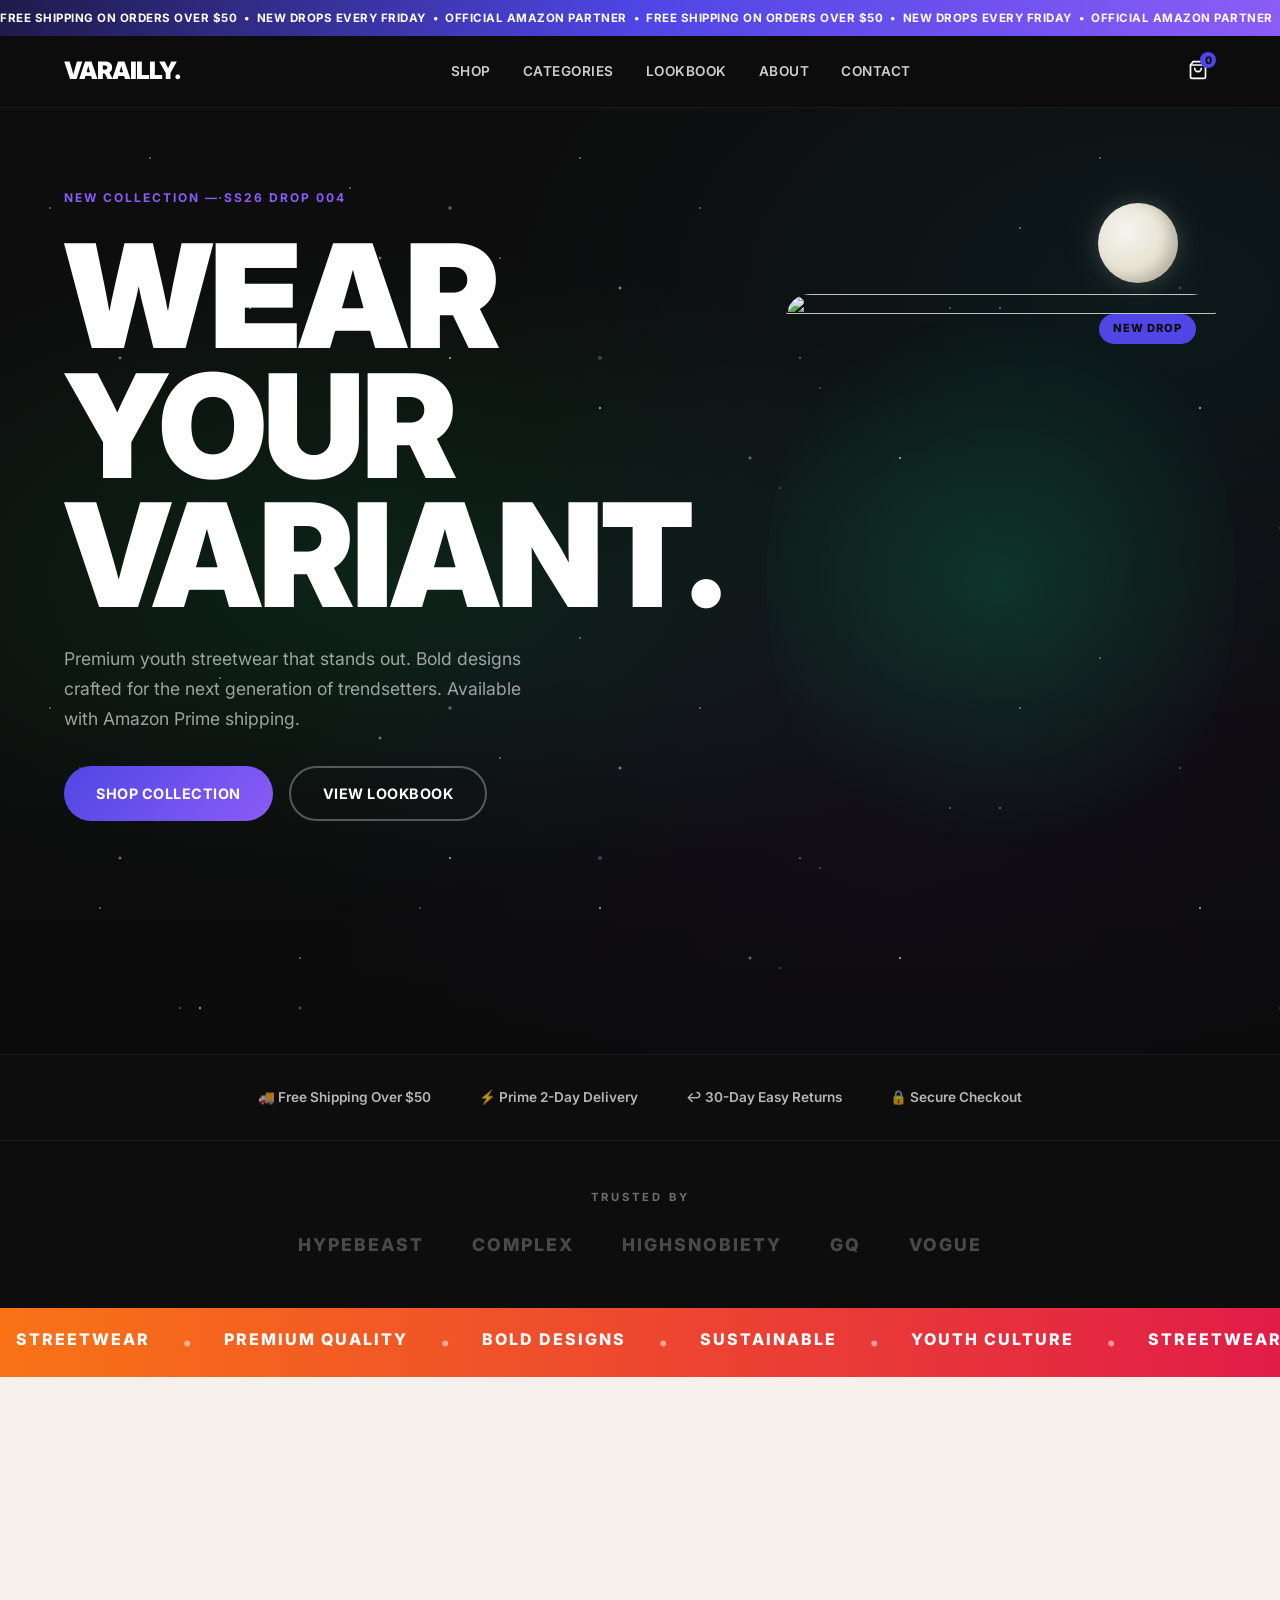
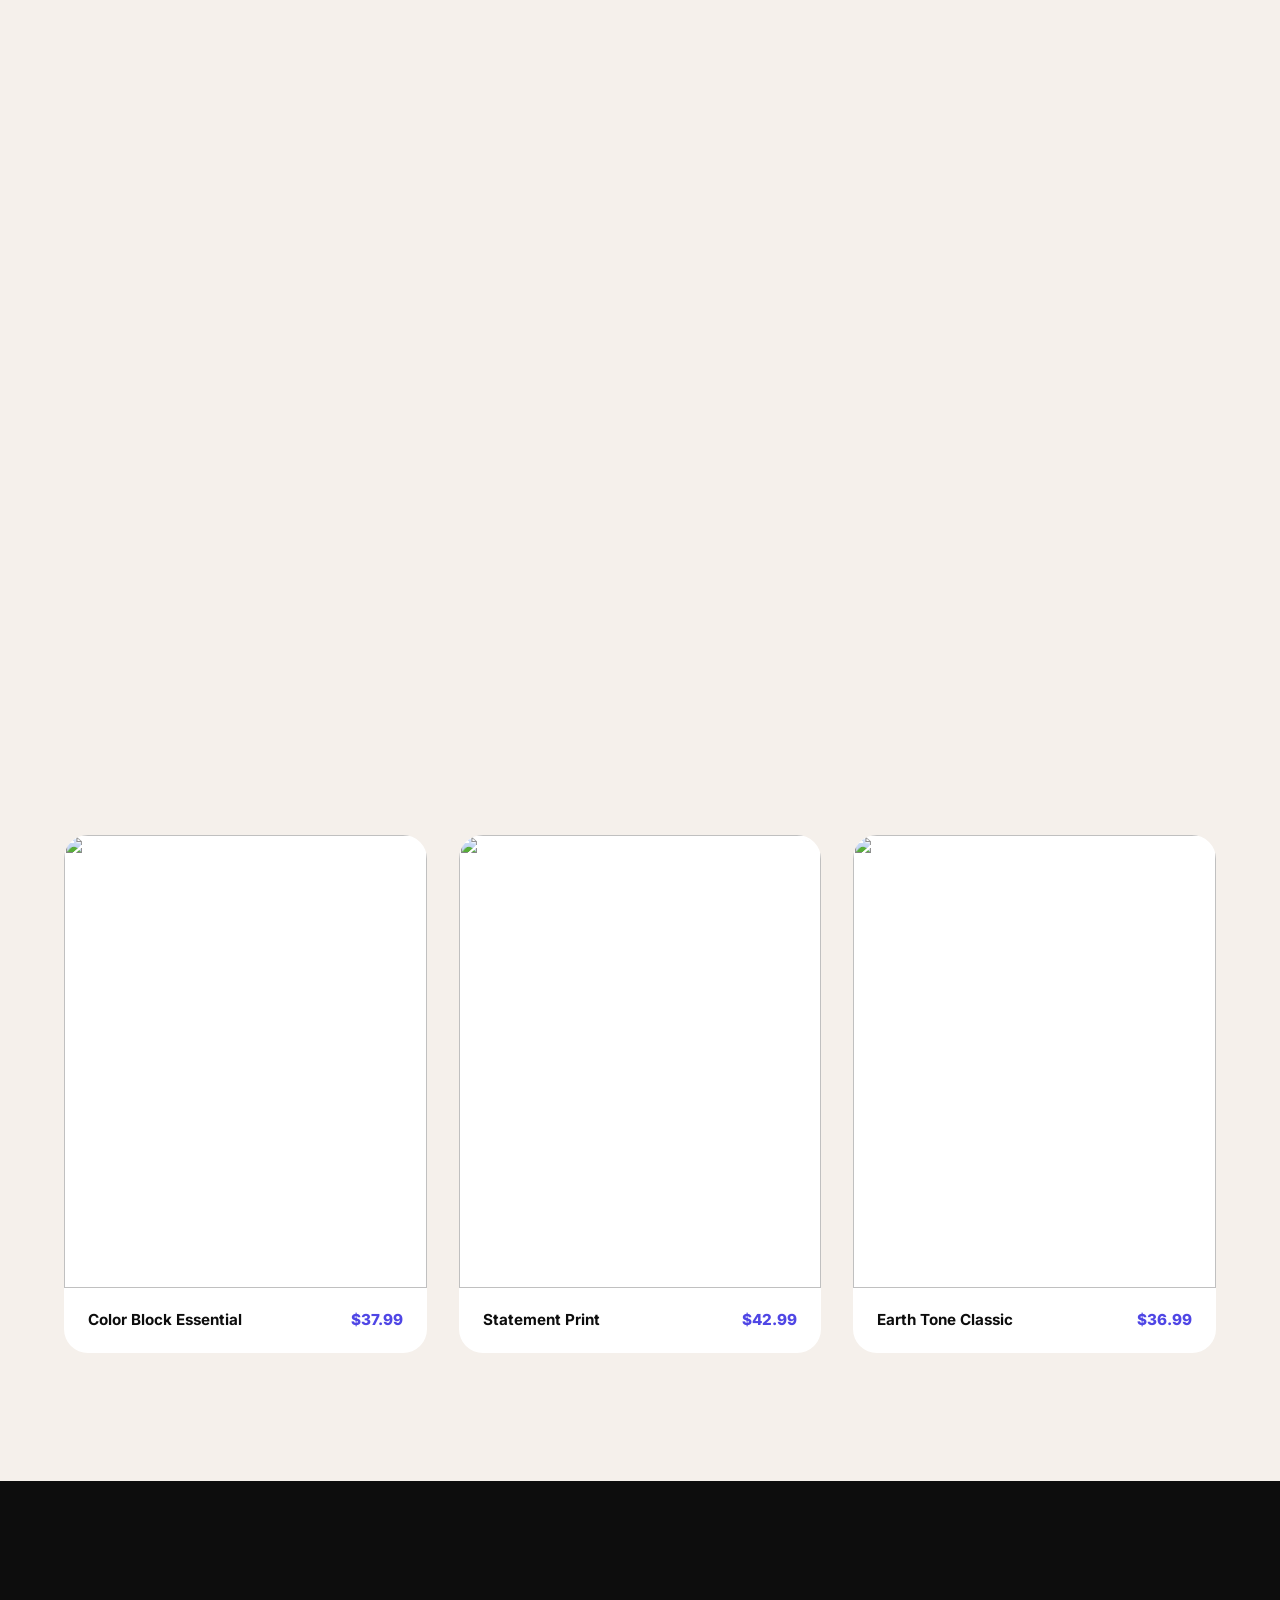
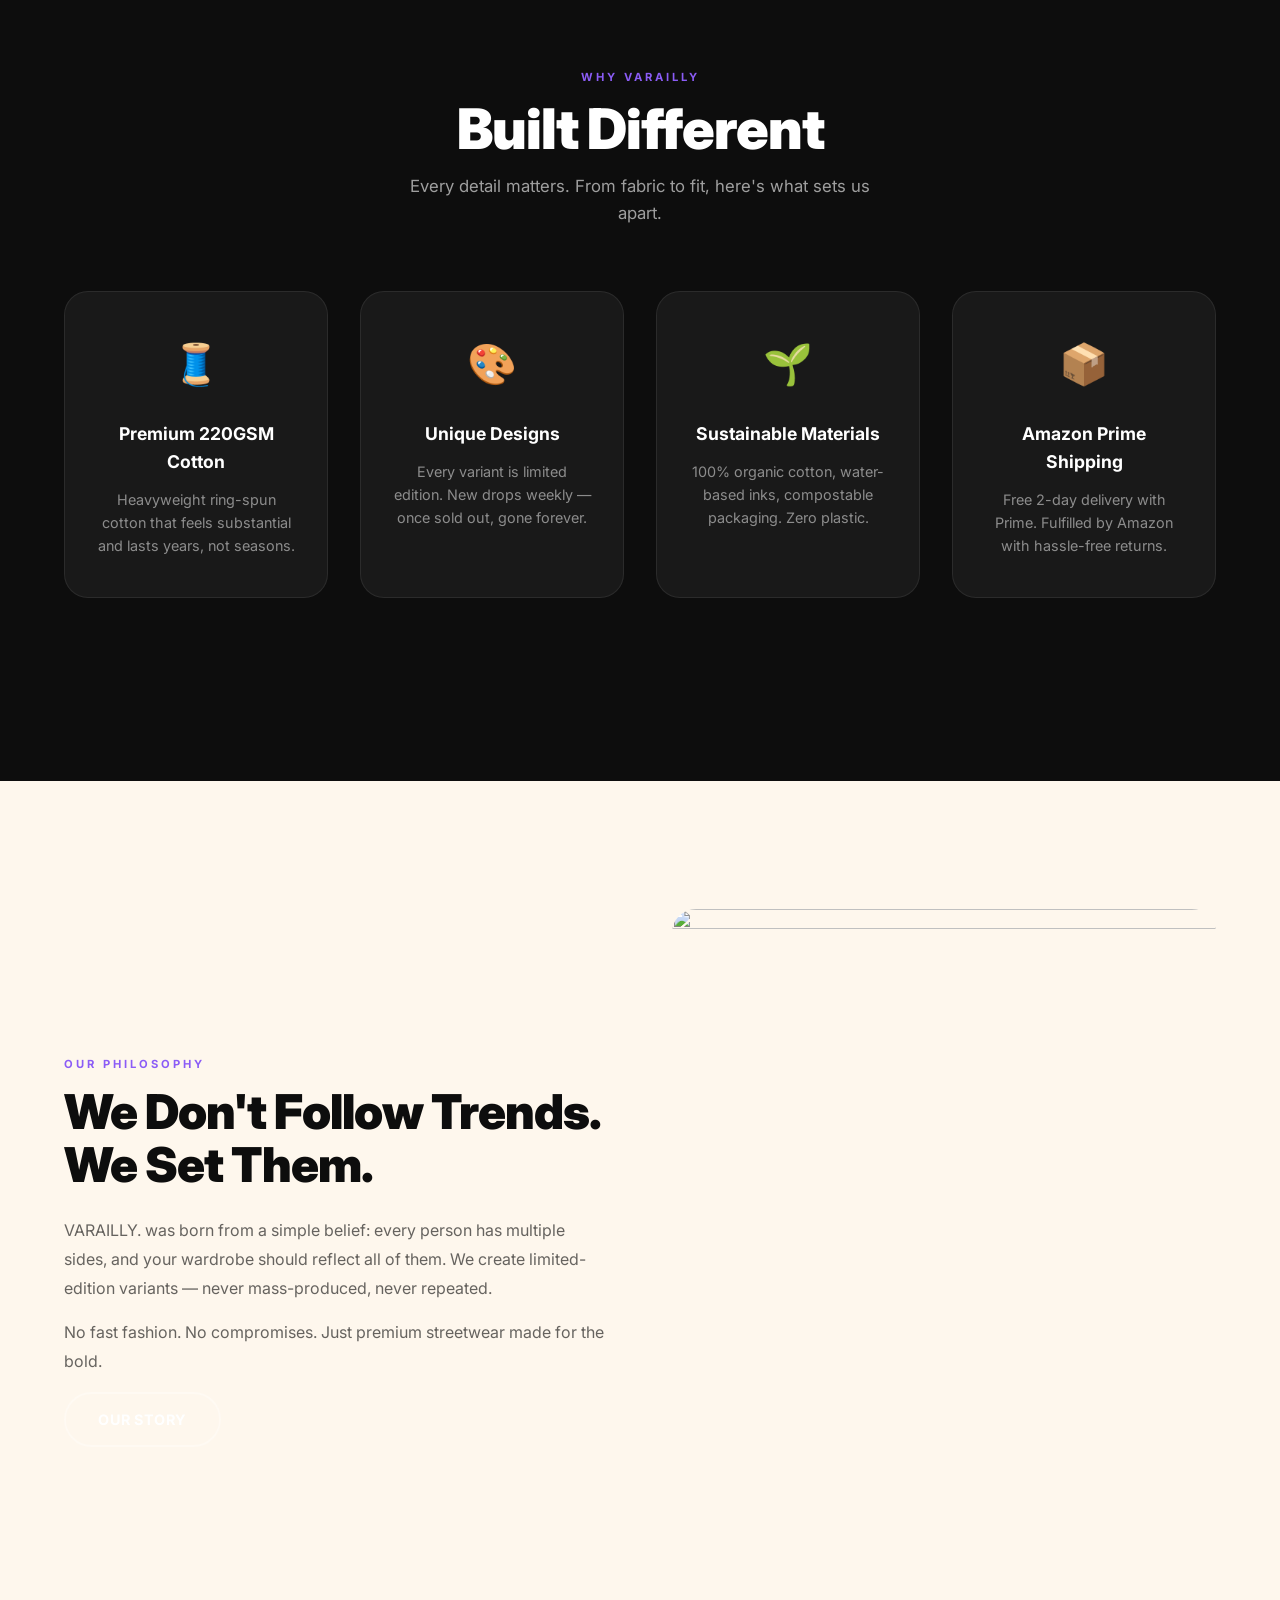
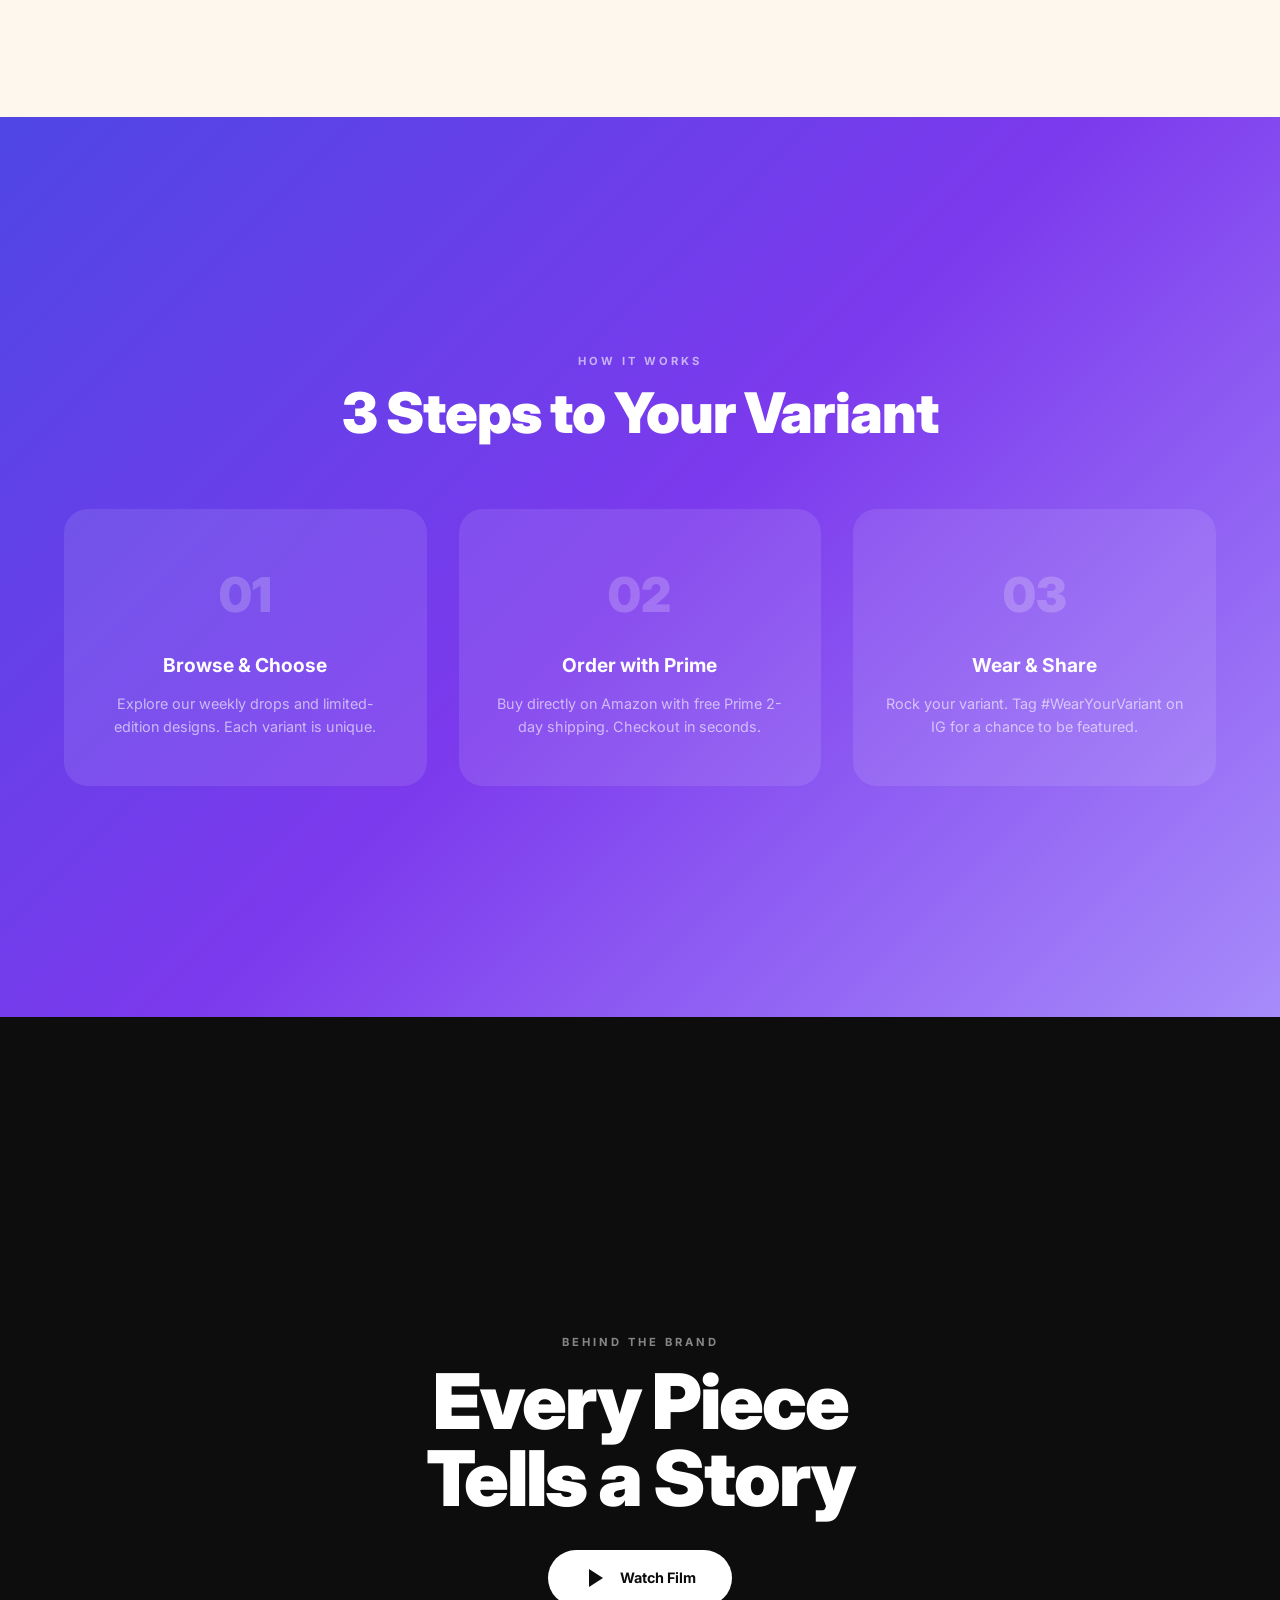
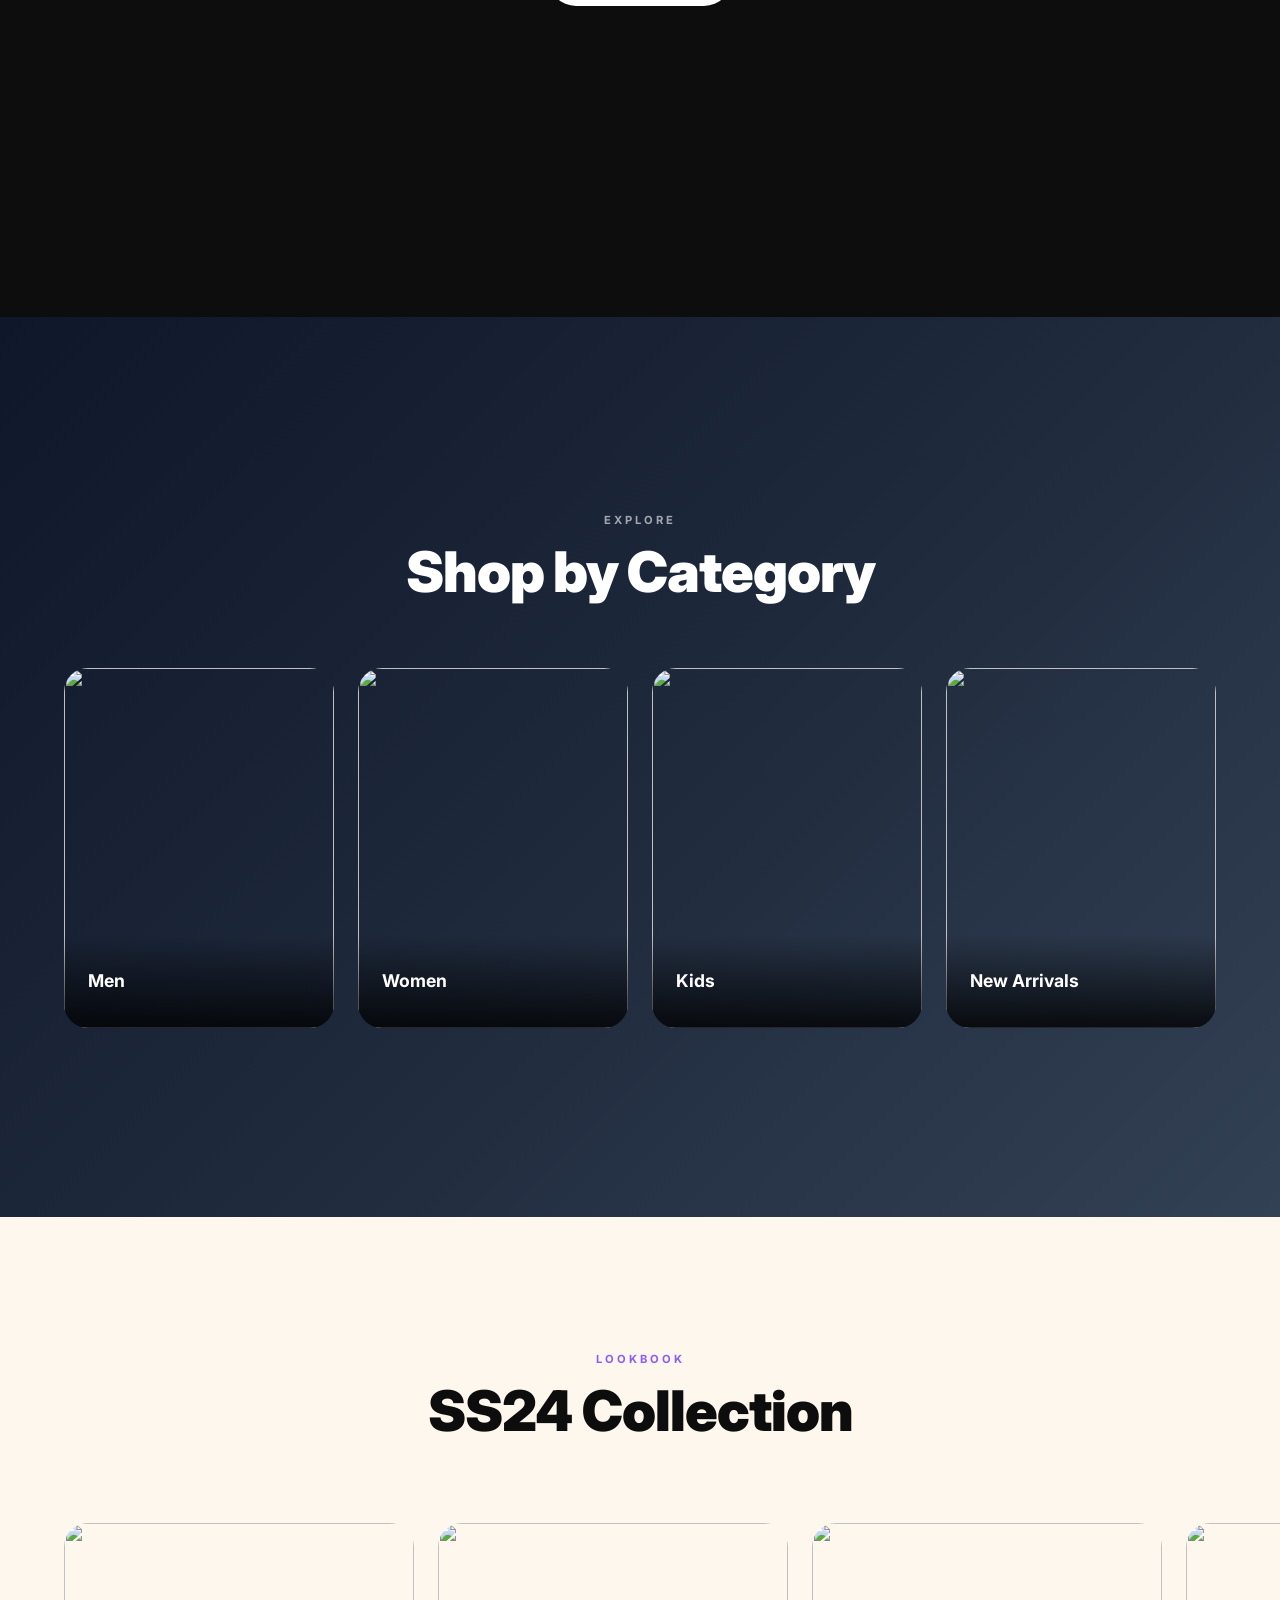
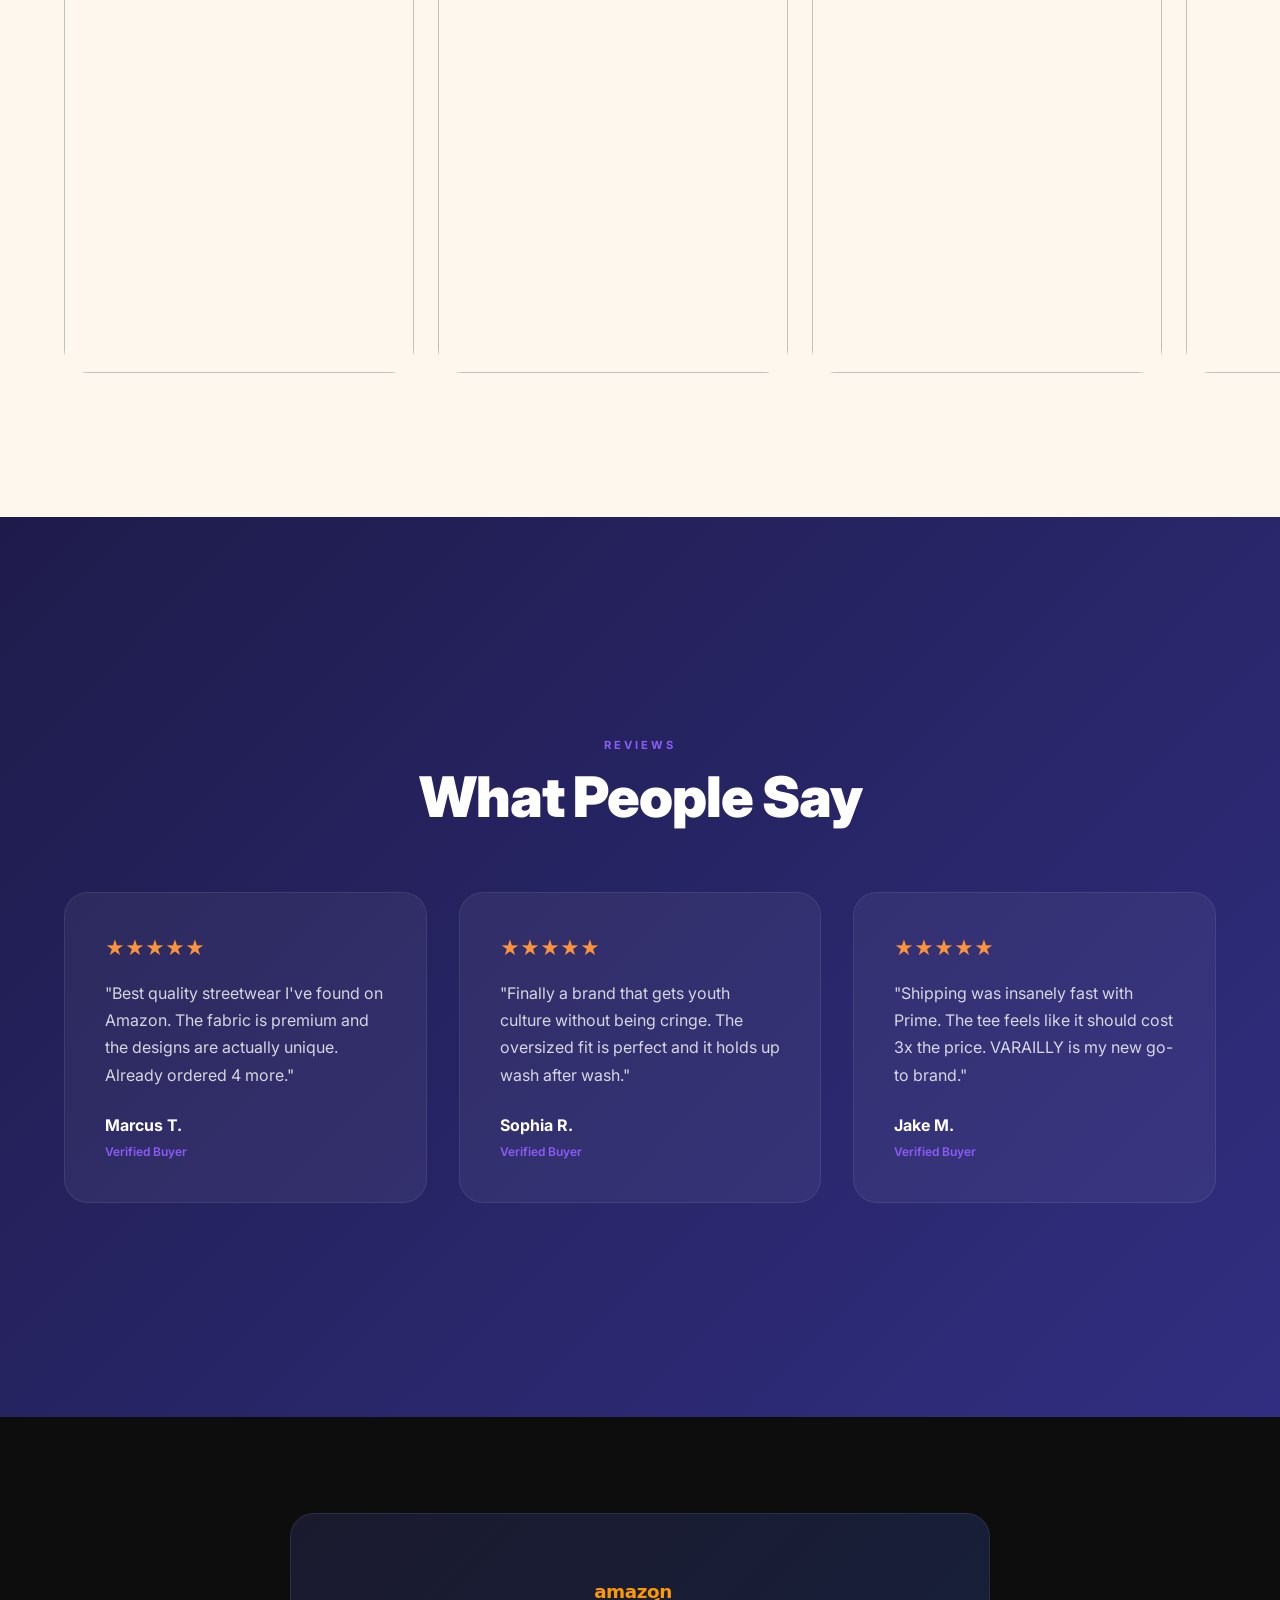
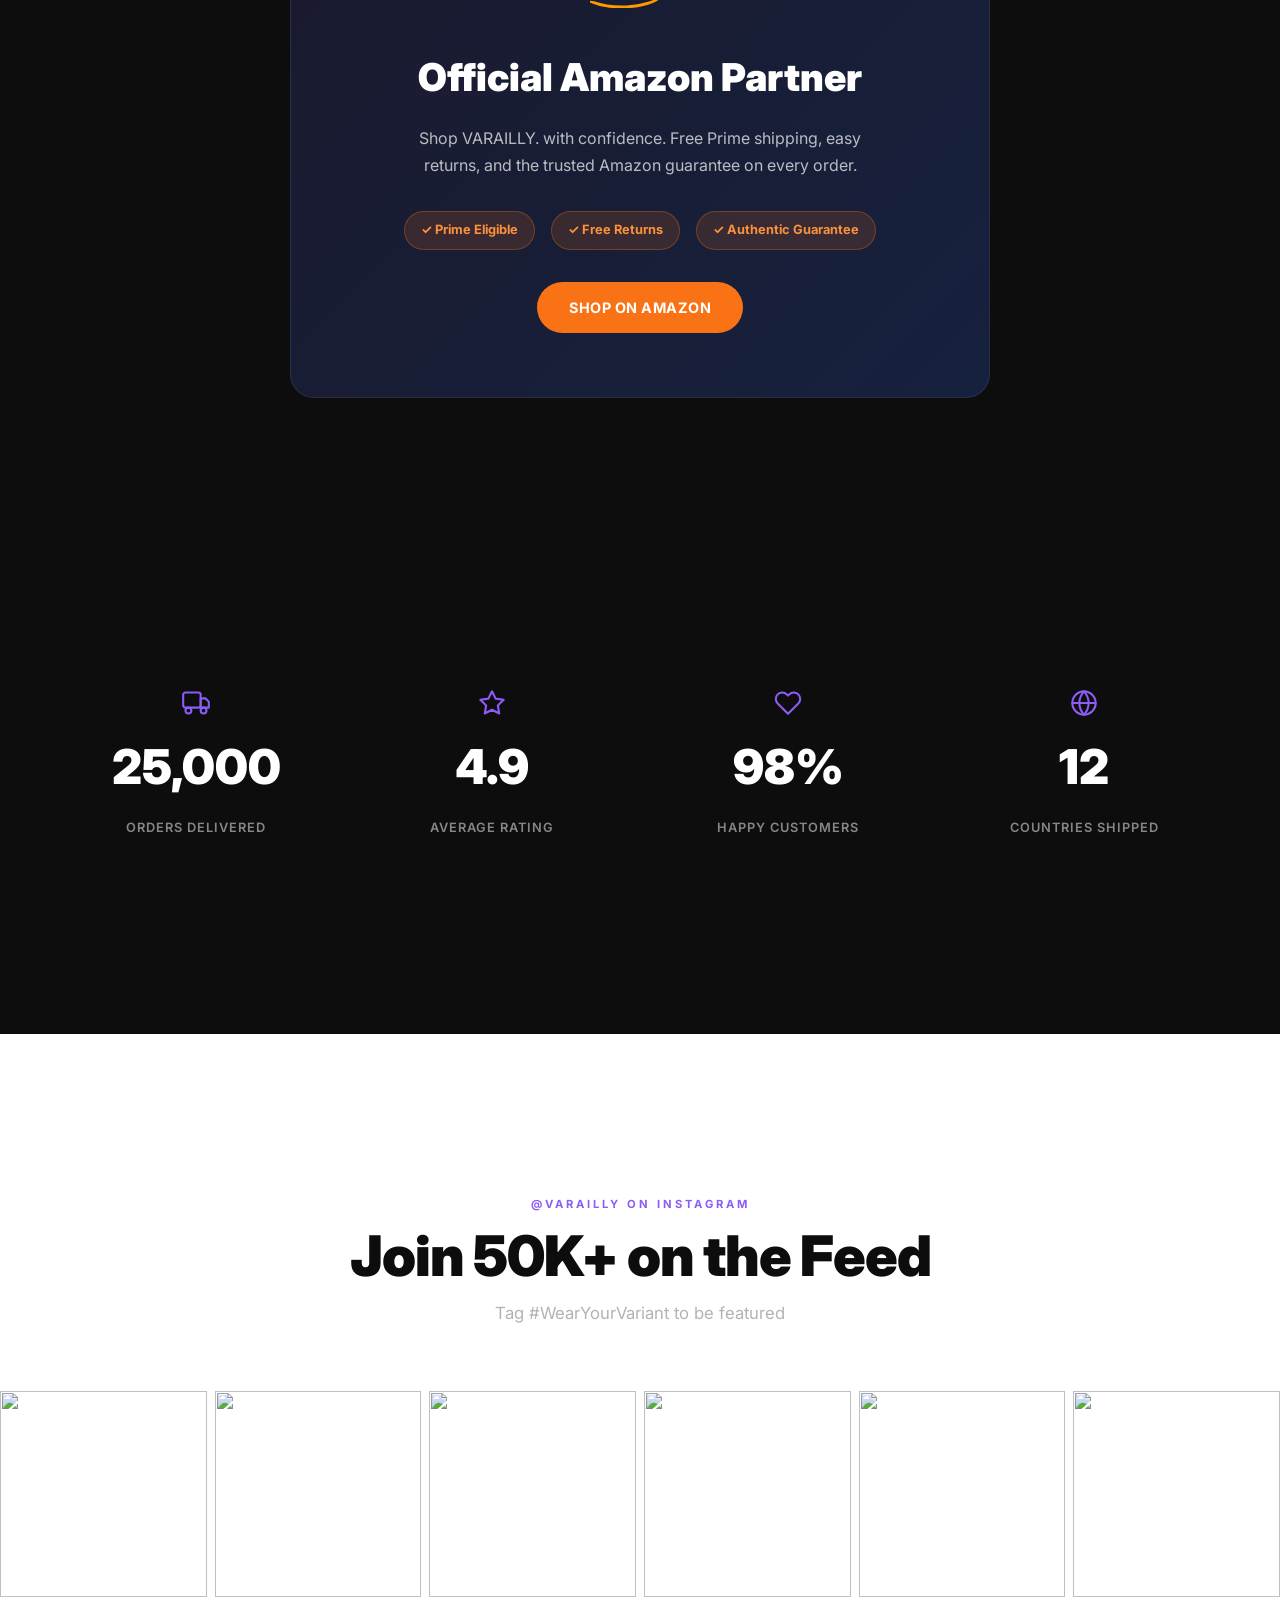
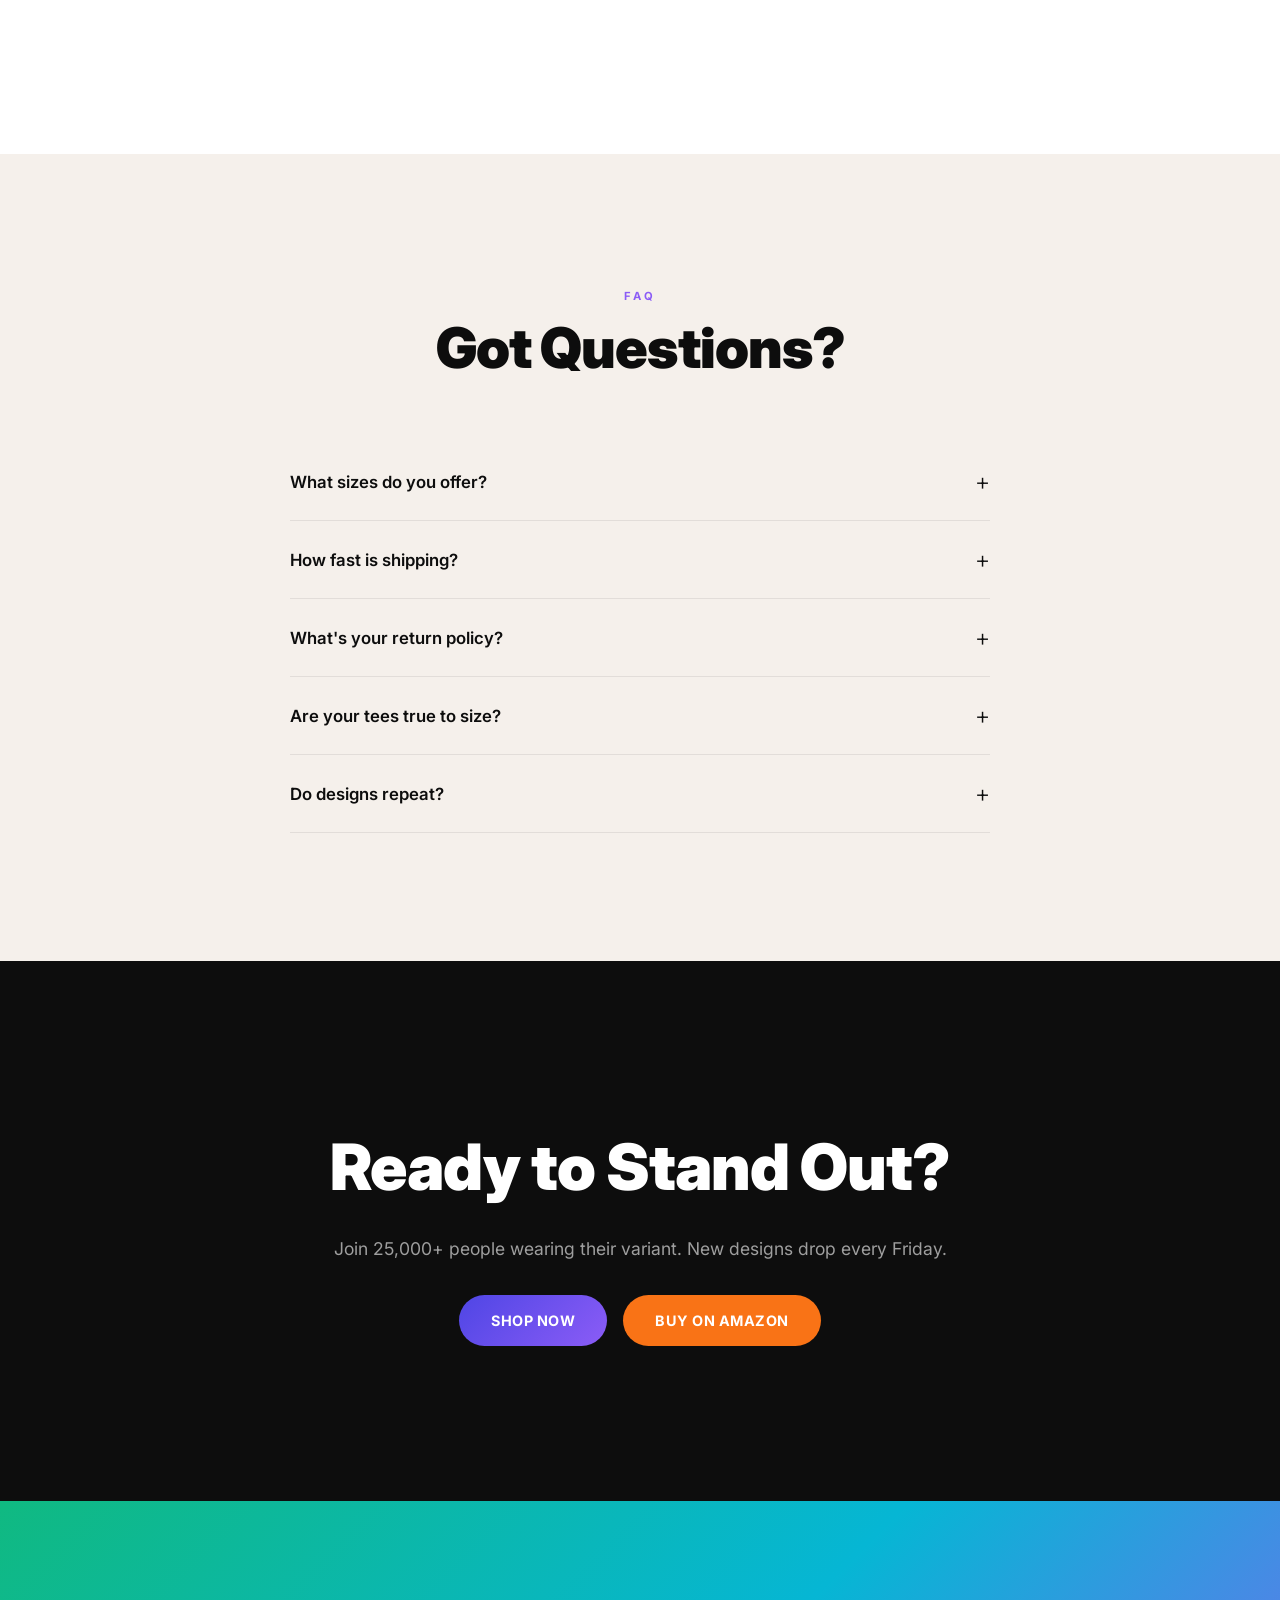
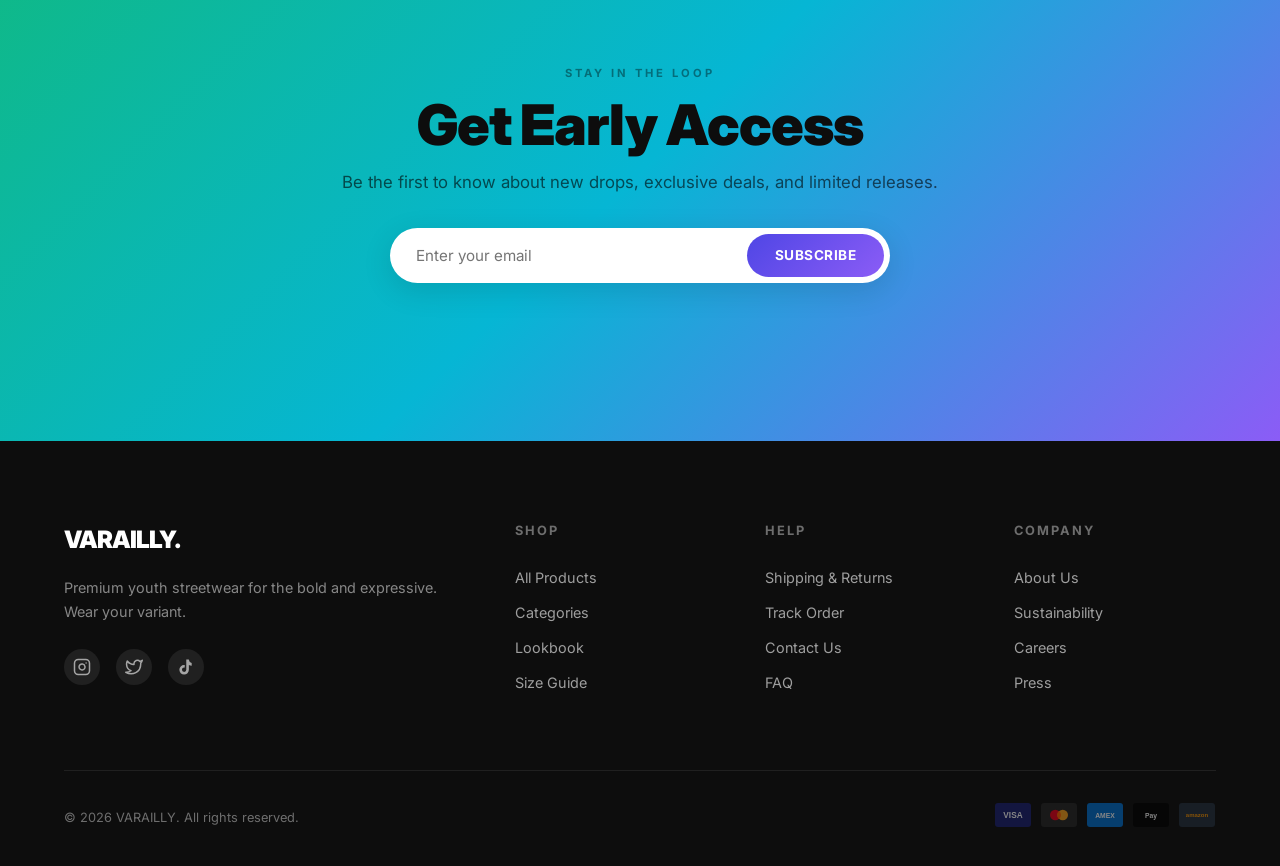
==== commit aff1d1f0: "Add category selector modal on Quick Add When clicking 'Quick Add' on any product: 1. Modal pops up " ====
--- a/index.html
+++ b/index.html
@@ -9,7 +9,7 @@
     <link rel="preconnect" href="https://fonts.gstatic.com" crossorigin>
     <link href="https://fonts.googleapis.com/css2?family=Inter:wght@300;400;500;600;700;800;900&display=swap" rel="stylesheet">
     <link rel="icon" type="image/svg+xml" href="data:image/svg+xml,%3Csvg xmlns='http://www.w3.org/2000/svg' viewBox='0 0 32 32'%3E%3Crect width='32' height='32' rx='6' fill='%230a0a0a'/%3E%3Cpath d='M7 8L16 24L25 8' fill='none' stroke='%23ffffff' stroke-width='3.5' stroke-linecap='round' stroke-linejoin='round'/%3E%3C/svg%3E">
-    <link rel="stylesheet" href="assets/css/style.css?v=22">
+    <link rel="stylesheet" href="assets/css/style.css?v=23">
 </head>
 <body>
 
@@ -677,6 +677,44 @@
         <span class="toast-text" id="toastText">Added to cart!</span>
     </div>
 
+    <!-- Category Selector Modal -->
+    <div class="modal-overlay" id="categoryModal">
+        <div class="modal-box">
+            <button class="modal-close" id="categoryModalClose">✕</button>
+            <h3 class="modal-title">Choose Category</h3>
+            <p class="modal-subtitle" id="modalProductName">Select who this is for</p>
+            <div class="modal-options">
+                <button class="modal-option" data-category="Men">
+                    <span class="modal-option-icon">👔</span>
+                    <span class="modal-option-label">Men</span>
+                </button>
+                <button class="modal-option" data-category="Women">
+                    <span class="modal-option-icon">👗</span>
+                    <span class="modal-option-label">Women</span>
+                </button>
+                <button class="modal-option" data-category="Kids">
+                    <span class="modal-option-icon">🧒</span>
+                    <span class="modal-option-label">Kids</span>
+                </button>
+                <button class="modal-option" data-category="Unisex">
+                    <span class="modal-option-icon">✨</span>
+                    <span class="modal-option-label">Unisex</span>
+                </button>
+            </div>
+            <div class="modal-sizes">
+                <p class="modal-sizes-label">Size</p>
+                <div class="modal-size-options">
+                    <button class="modal-size" data-size="S">S</button>
+                    <button class="modal-size" data-size="M">M</button>
+                    <button class="modal-size active" data-size="L">L</button>
+                    <button class="modal-size" data-size="XL">XL</button>
+                    <button class="modal-size" data-size="XXL">XXL</button>
+                </div>
+            </div>
+            <button class="btn btn-primary modal-add-btn" id="modalAddBtn">Add to Cart</button>
+        </div>
+    </div>
+
     <!-- Floating Amazon Button -->
     <a href="https://www.amazon.com" target="_blank" rel="noopener" class="floating-amazon" id="floatingAmazon">
         <span>🛒</span> Shop on Amazon
@@ -702,6 +740,6 @@
         </div>
     </aside>
 
-    <script src="assets/js/main.js?v=21"></script>
+    <script src="assets/js/main.js?v=23"></script>
 </body>
 </html>
--- a/assets/css/style.css
+++ b/assets/css/style.css
@@ -2115,3 +2115,165 @@
 .category-image img {
     transition: opacity .5s ease, transform var(--transition);
 }
+
+
+
+/* --- Category Selector Modal --- */
+.modal-overlay {
+    position: fixed;
+    inset: 0;
+    z-index: 10000;
+    background: rgba(0,0,0,.7);
+    backdrop-filter: blur(8px);
+    display: flex;
+    align-items: center;
+    justify-content: center;
+    opacity: 0;
+    visibility: hidden;
+    transition: all .3s ease;
+}
+
+.modal-overlay.active {
+    opacity: 1;
+    visibility: visible;
+}
+
+.modal-box {
+    background: var(--color-white);
+    border-radius: var(--radius-lg);
+    padding: 2.5rem;
+    width: min(440px, 90vw);
+    position: relative;
+    transform: translateY(20px) scale(.95);
+    transition: transform .3s cubic-bezier(.4,0,.2,1);
+    color: var(--color-black);
+}
+
+.modal-overlay.active .modal-box {
+    transform: translateY(0) scale(1);
+}
+
+.modal-close {
+    position: absolute;
+    top: 1rem;
+    right: 1rem;
+    width: 32px;
+    height: 32px;
+    border-radius: 50%;
+    background: #f0f0f0;
+    display: grid;
+    place-items: center;
+    font-size: .9rem;
+    color: #666;
+    transition: all .2s;
+}
+
+.modal-close:hover {
+    background: #e0e0e0;
+    color: #000;
+}
+
+.modal-title {
+    font-size: 1.4rem;
+    font-weight: 800;
+    margin-bottom: .25rem;
+}
+
+.modal-subtitle {
+    font-size: .9rem;
+    color: #666;
+    margin-bottom: 1.5rem;
+}
+
+.modal-options {
+    display: grid;
+    grid-template-columns: repeat(4, 1fr);
+    gap: .75rem;
+    margin-bottom: 1.5rem;
+}
+
+.modal-option {
+    display: flex;
+    flex-direction: column;
+    align-items: center;
+    gap: .5rem;
+    padding: 1.2rem .75rem;
+    border-radius: var(--radius-md);
+    border: 2px solid #eee;
+    transition: all .2s;
+    background: #fafafa;
+}
+
+.modal-option:hover {
+    border-color: #ddd;
+    background: #f5f5f5;
+}
+
+.modal-option.selected {
+    border-color: var(--color-purple);
+    background: rgba(79,70,229,.05);
+}
+
+.modal-option-icon {
+    font-size: 1.5rem;
+}
+
+.modal-option-label {
+    font-size: .75rem;
+    font-weight: 700;
+    text-transform: uppercase;
+    letter-spacing: .5px;
+}
+
+.modal-sizes {
+    margin-bottom: 1.5rem;
+}
+
+.modal-sizes-label {
+    font-size: .8rem;
+    font-weight: 700;
+    text-transform: uppercase;
+    letter-spacing: 1px;
+    color: #999;
+    margin-bottom: .75rem;
+}
+
+.modal-size-options {
+    display: flex;
+    gap: .5rem;
+}
+
+.modal-size {
+    width: 44px;
+    height: 44px;
+    border-radius: var(--radius-sm);
+    border: 2px solid #eee;
+    font-size: .85rem;
+    font-weight: 700;
+    display: grid;
+    place-items: center;
+    transition: all .2s;
+    background: #fafafa;
+}
+
+.modal-size:hover {
+    border-color: #ddd;
+}
+
+.modal-size.active {
+    border-color: var(--color-purple);
+    background: rgba(79,70,229,.05);
+    color: var(--color-purple);
+}
+
+.modal-add-btn {
+    width: 100%;
+    padding: 1rem;
+    font-size: 1rem;
+}
+
+@media (max-width: 480px) {
+    .modal-options {
+        grid-template-columns: repeat(2, 1fr);
+    }
+}
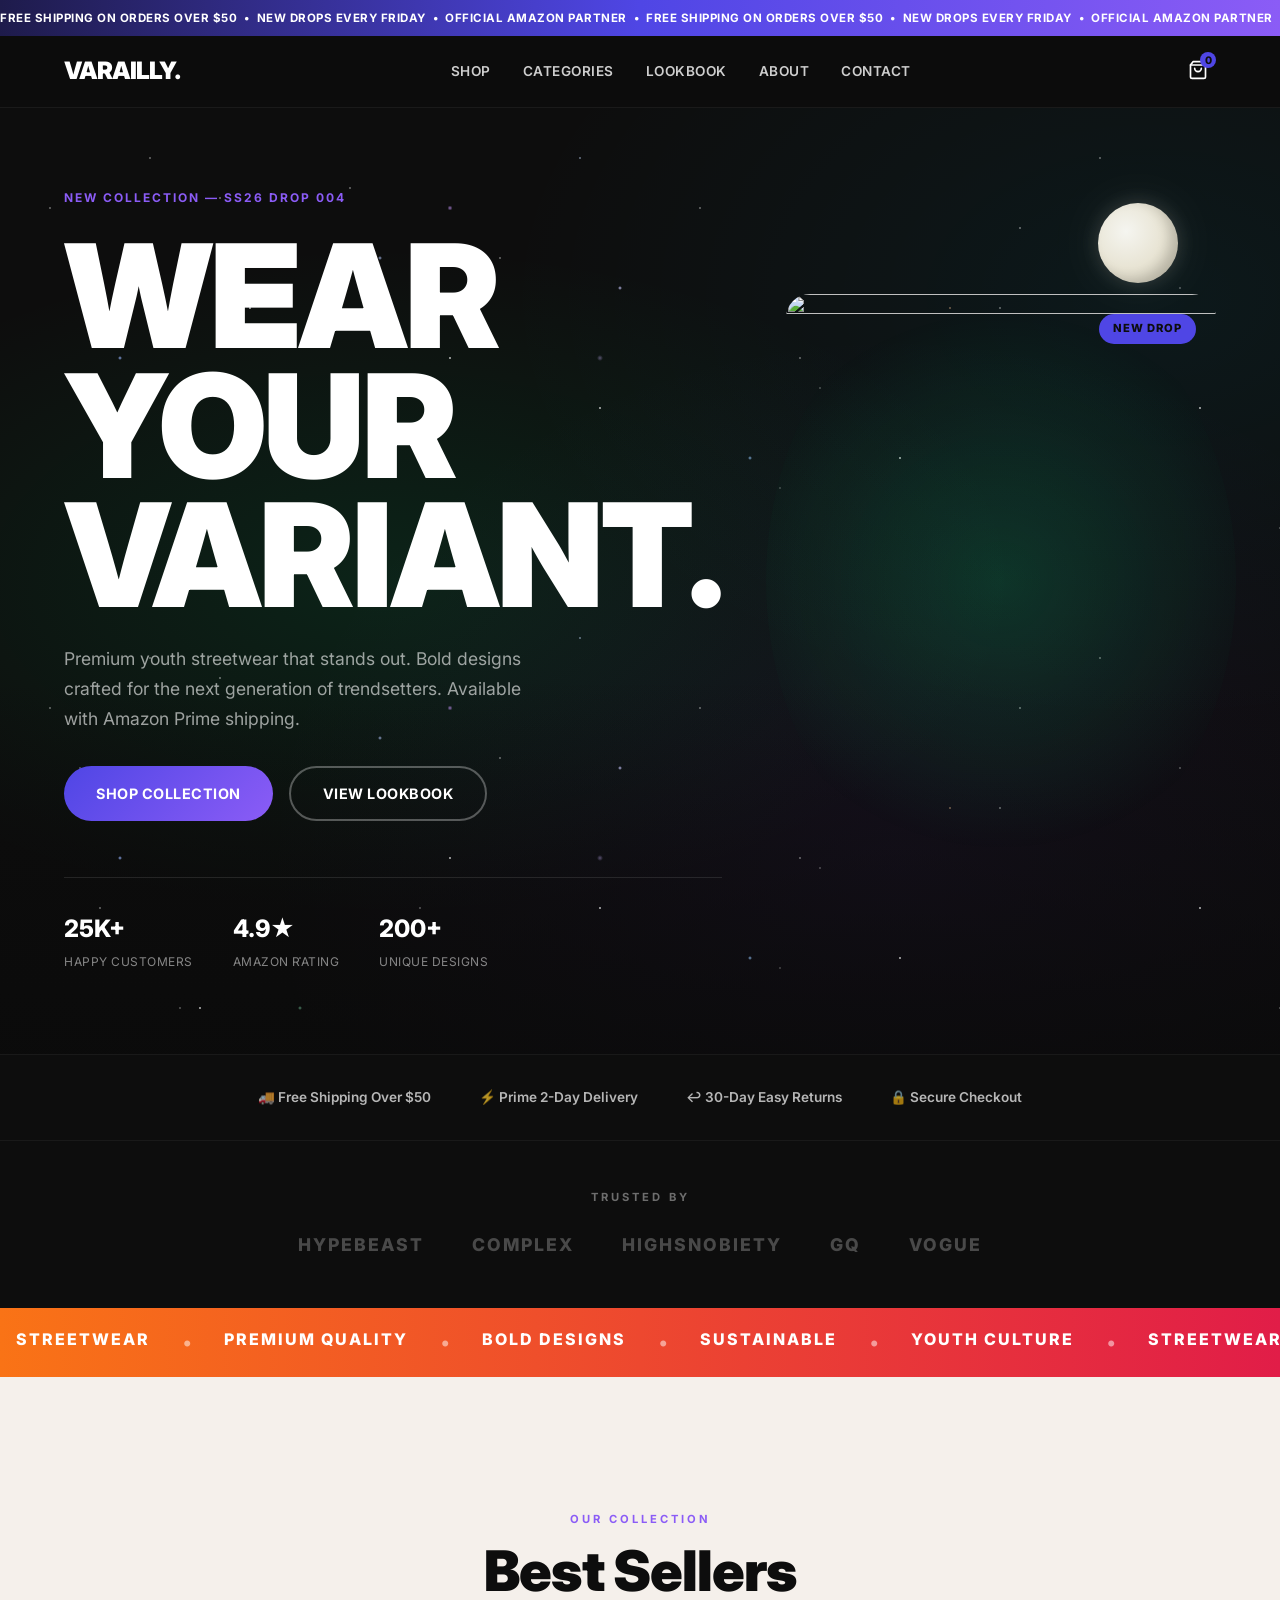
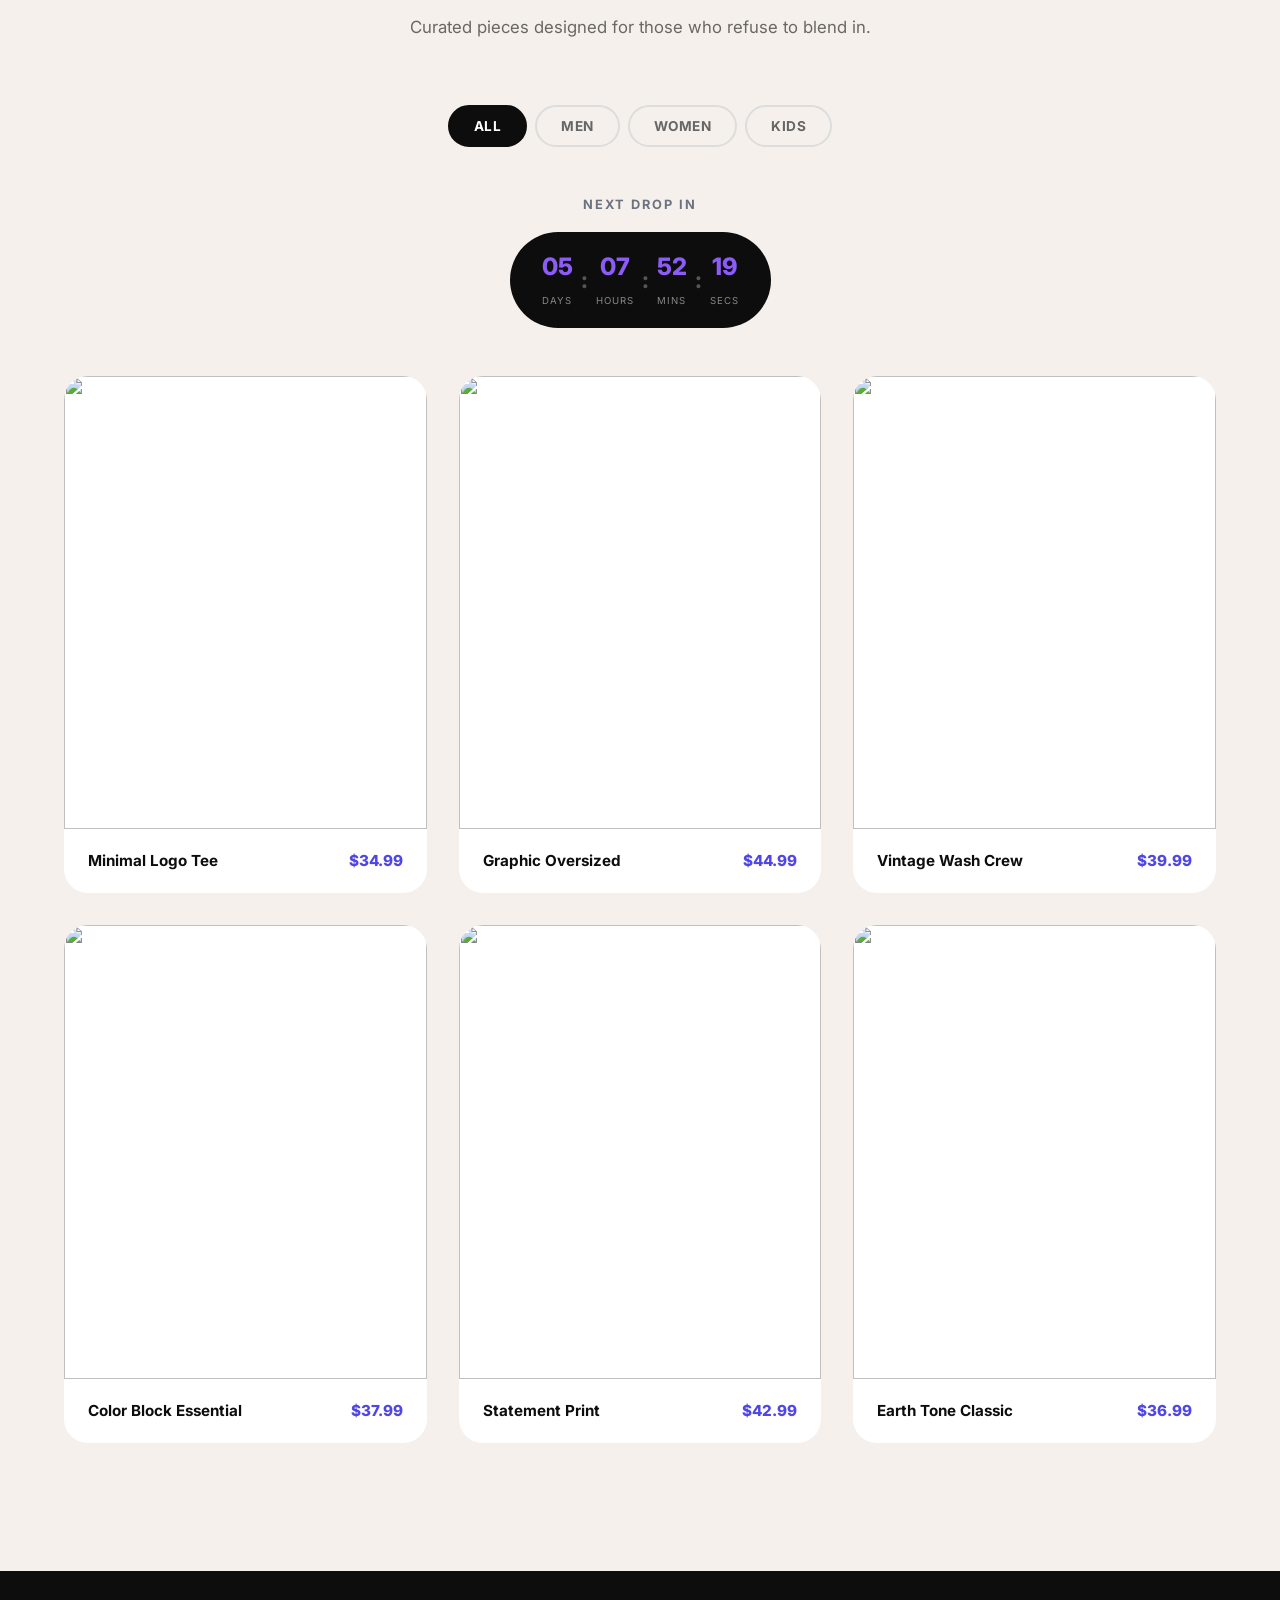
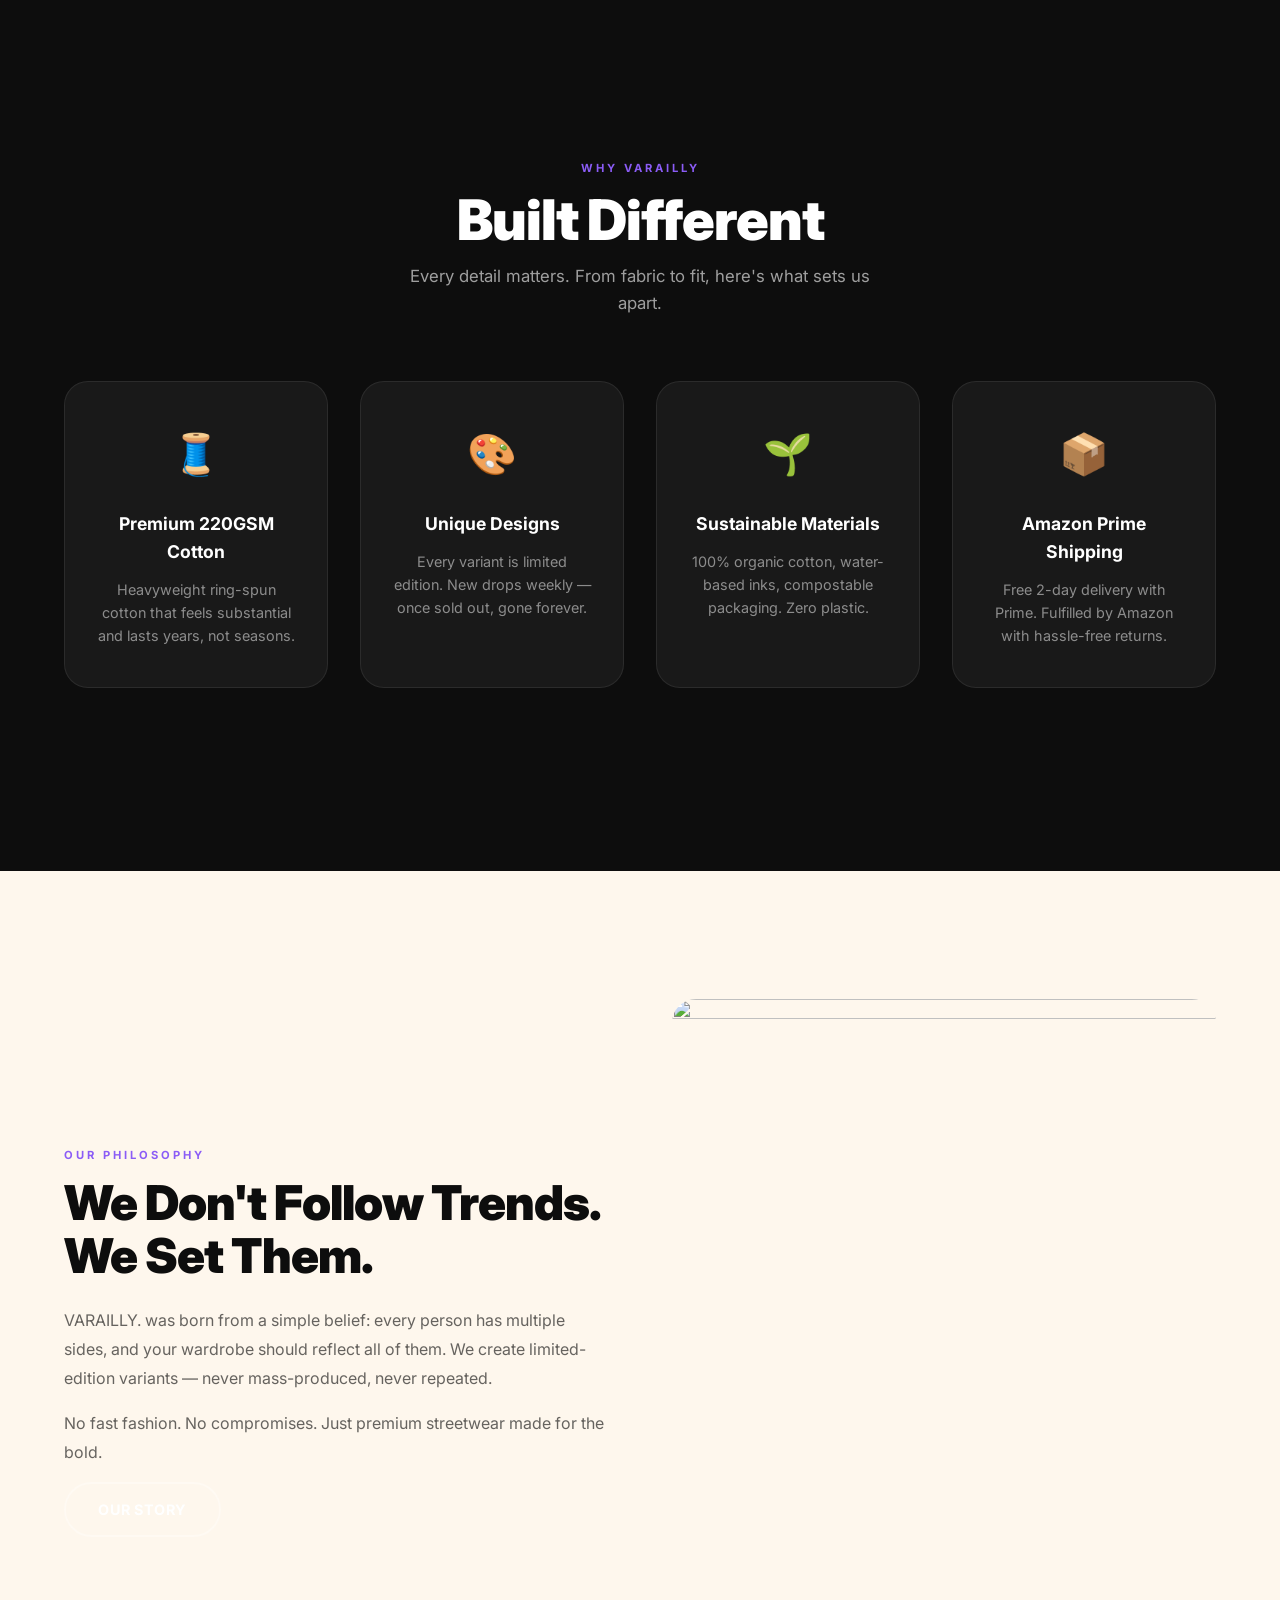
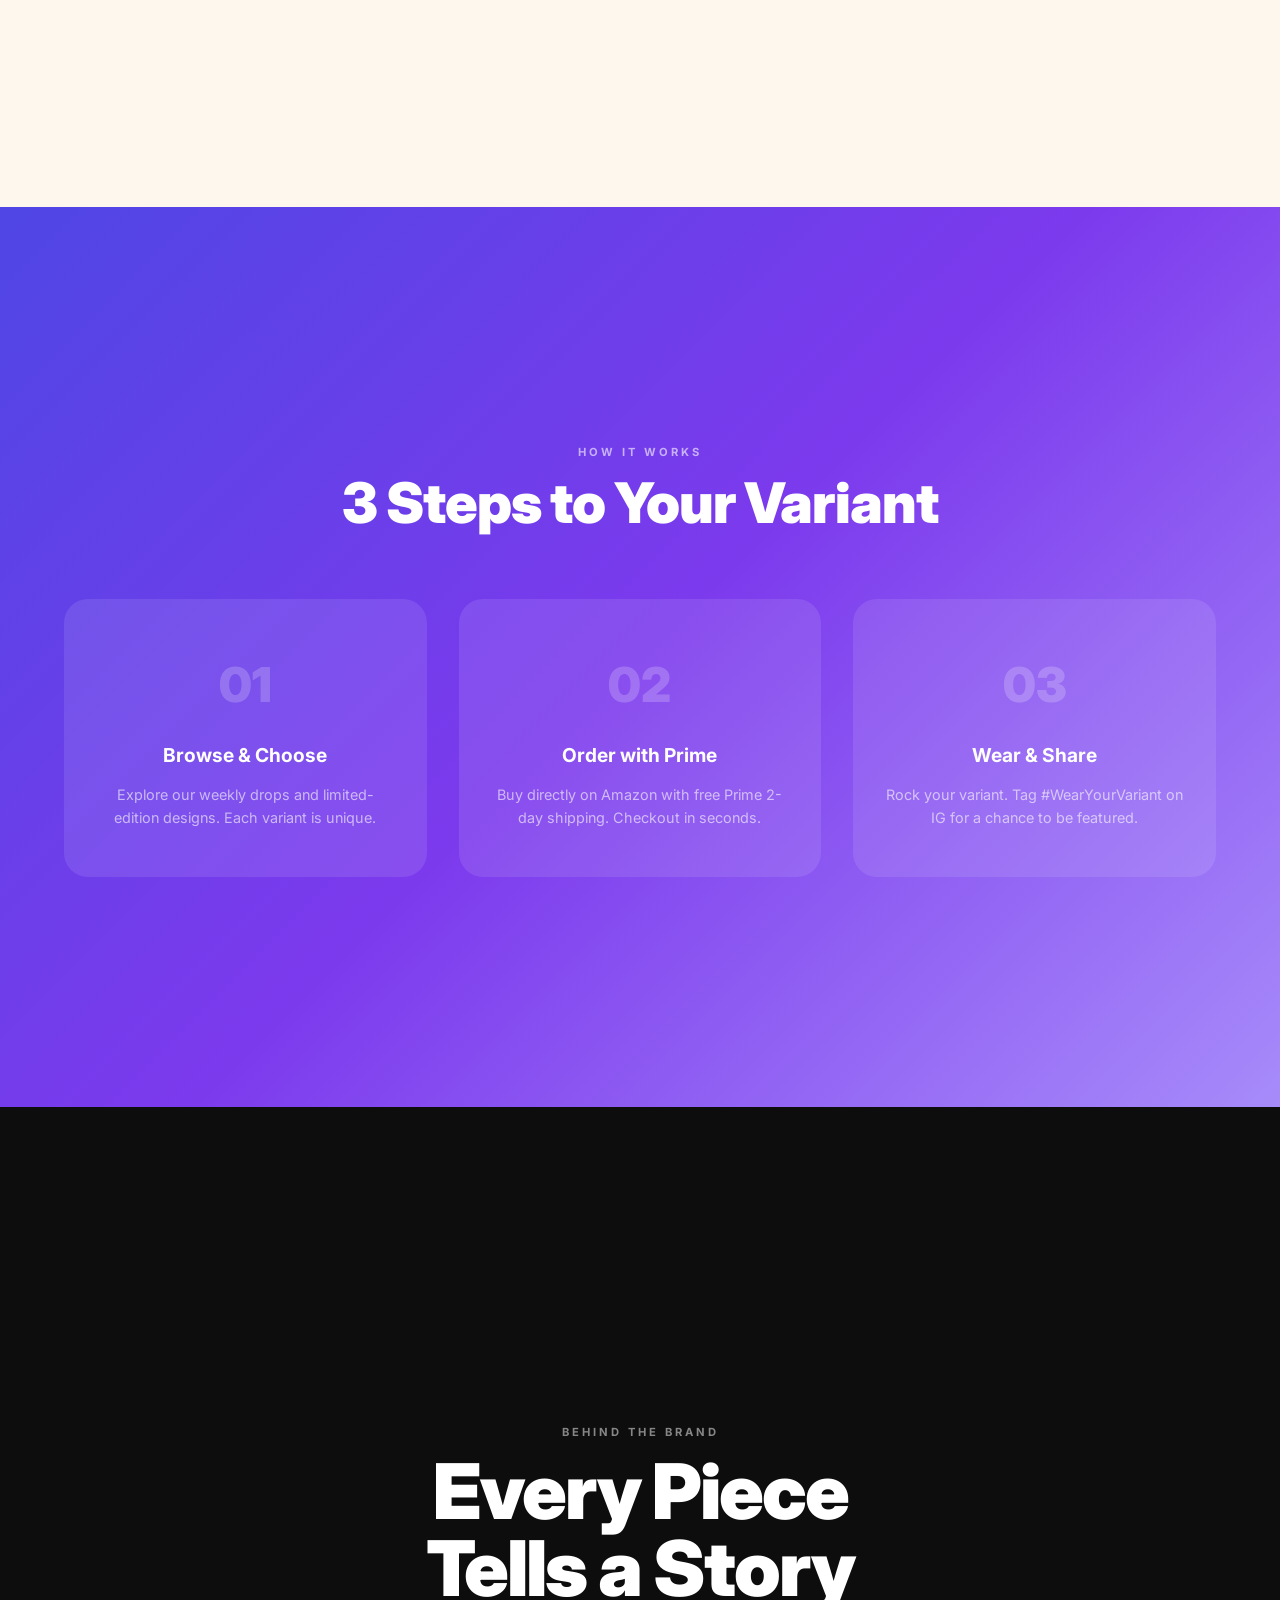
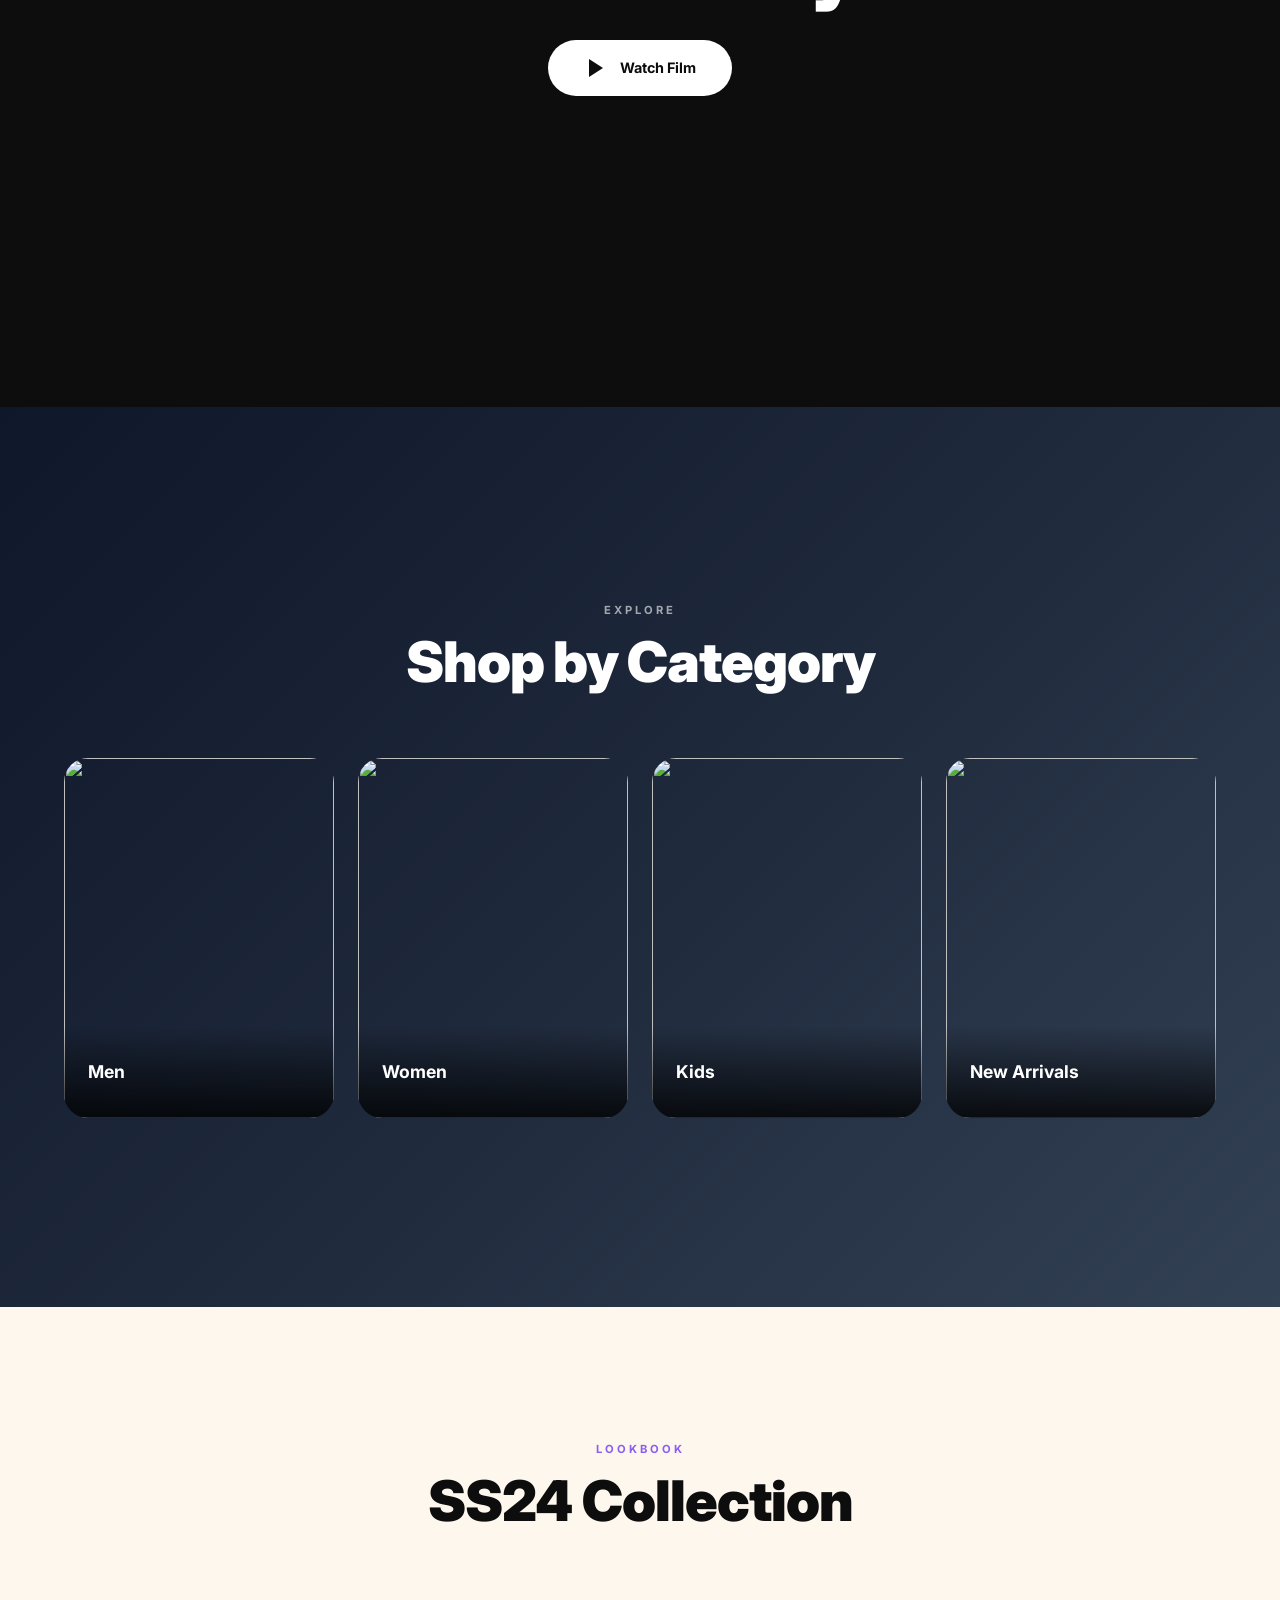
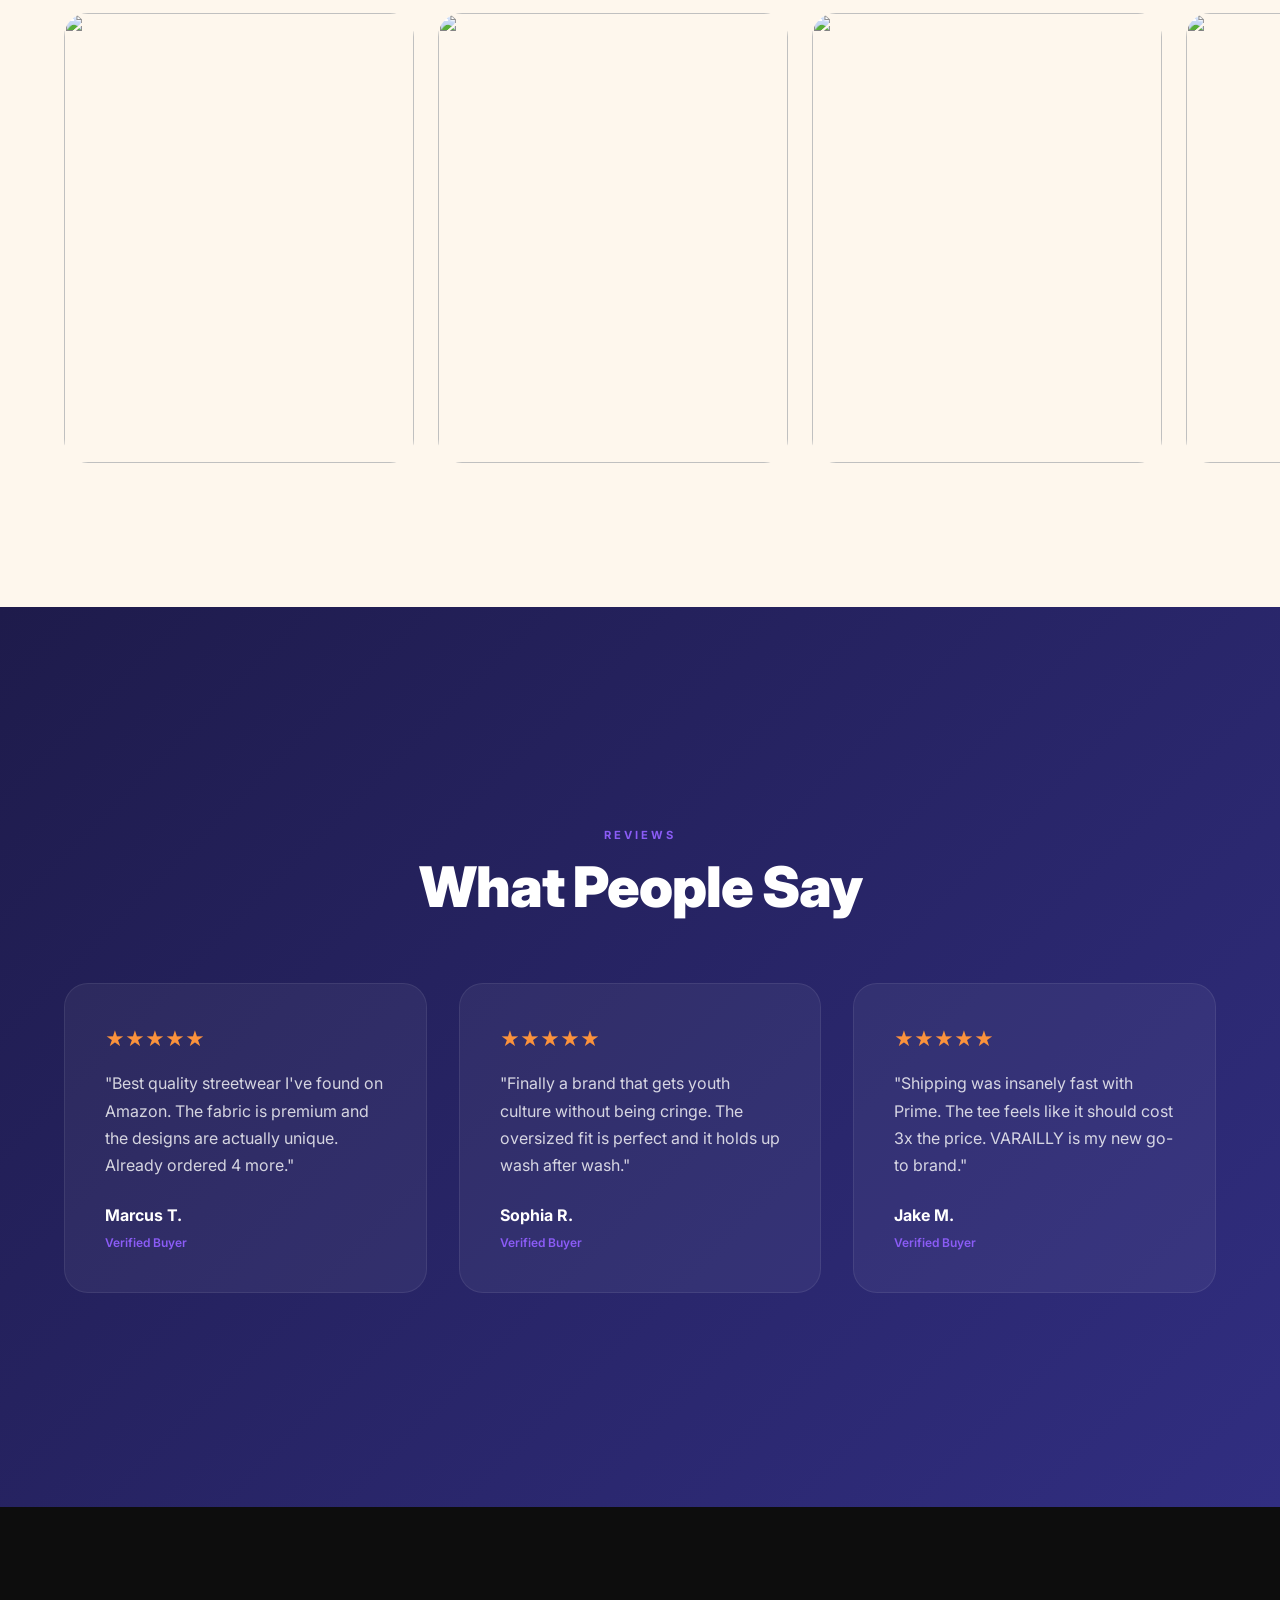
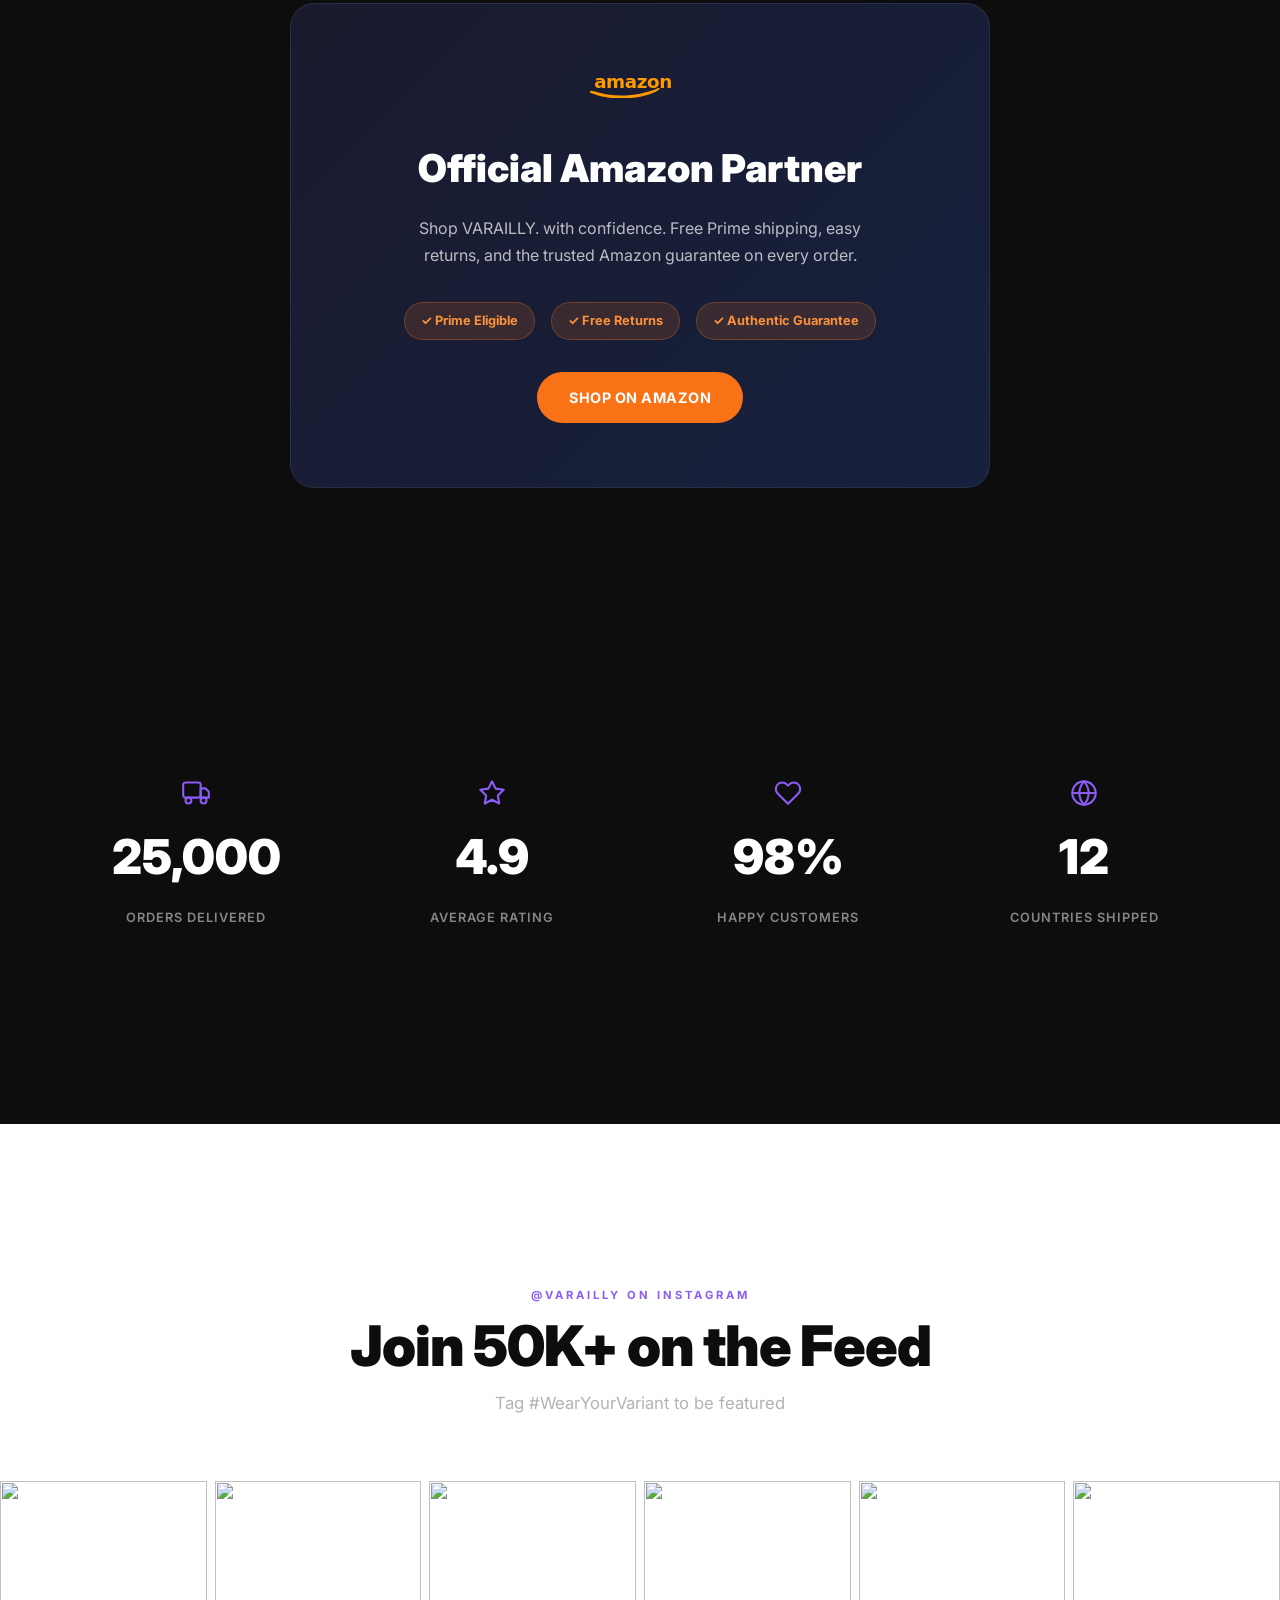
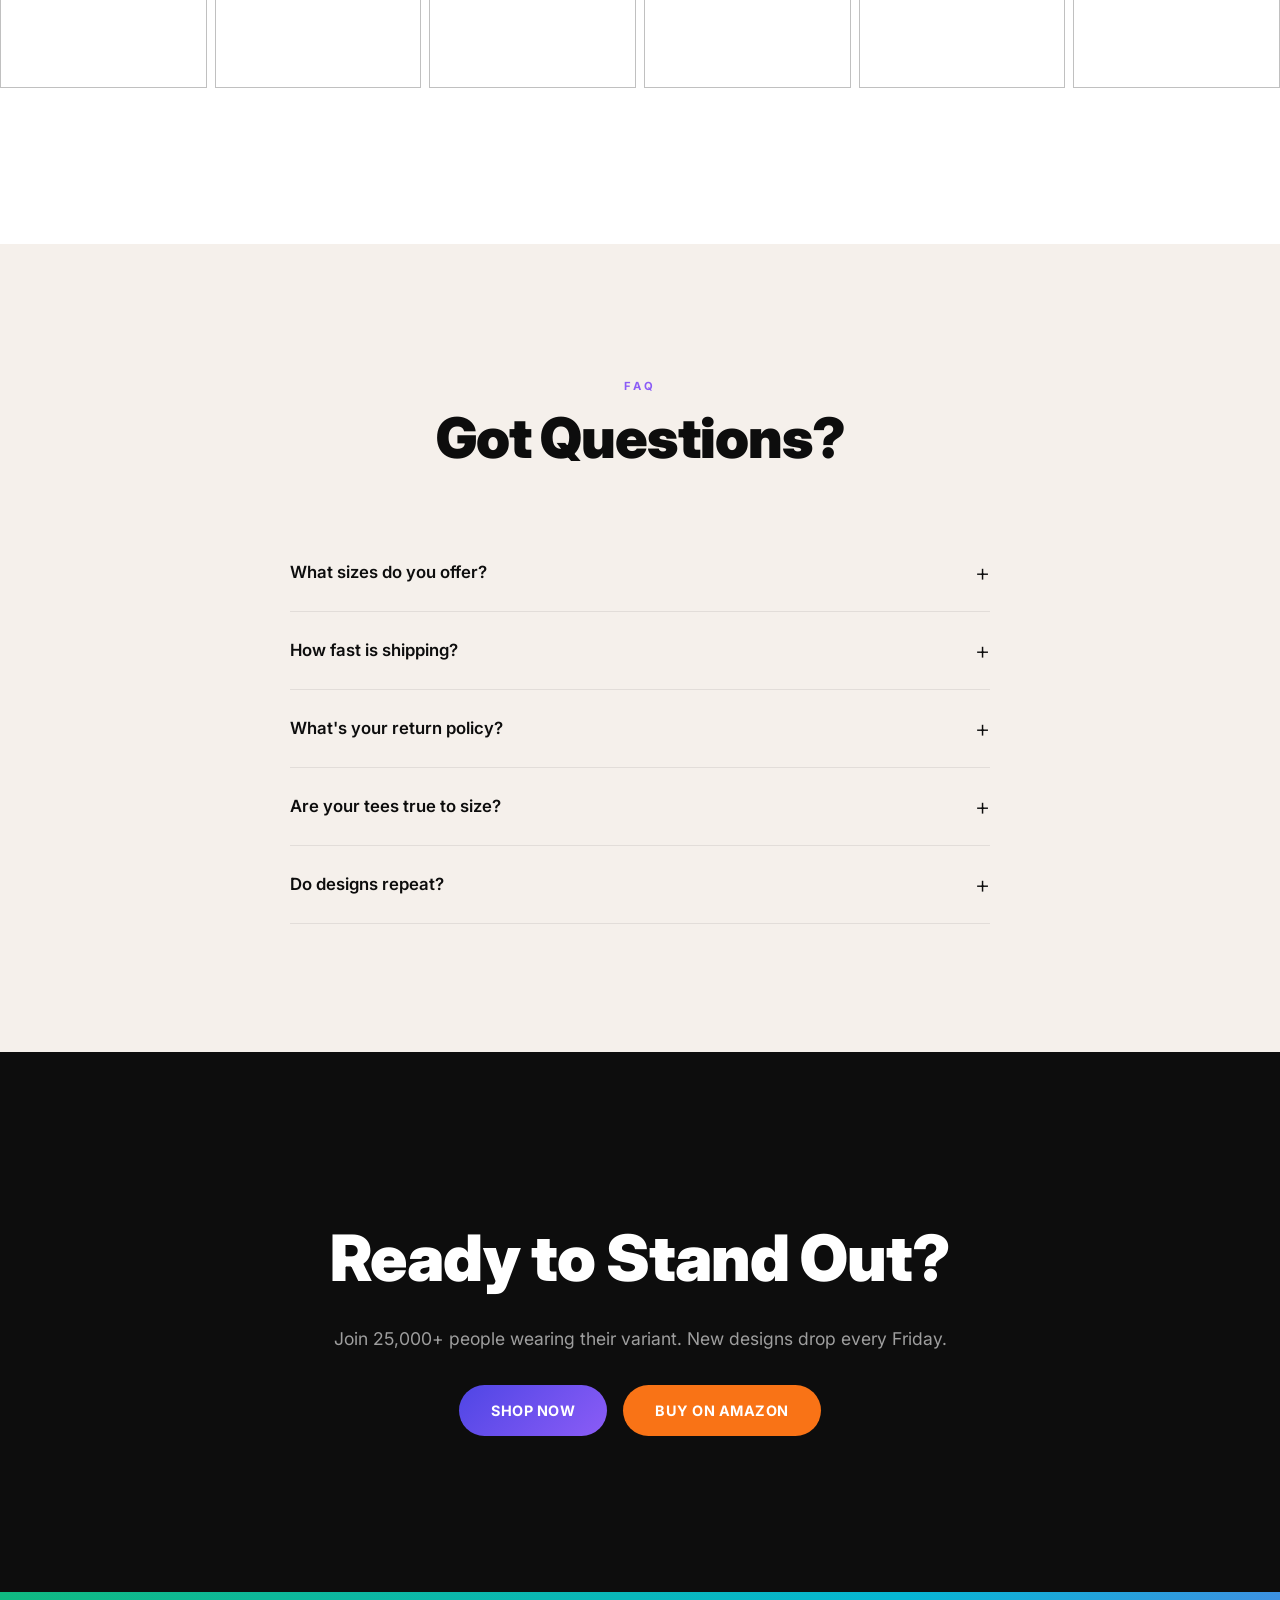
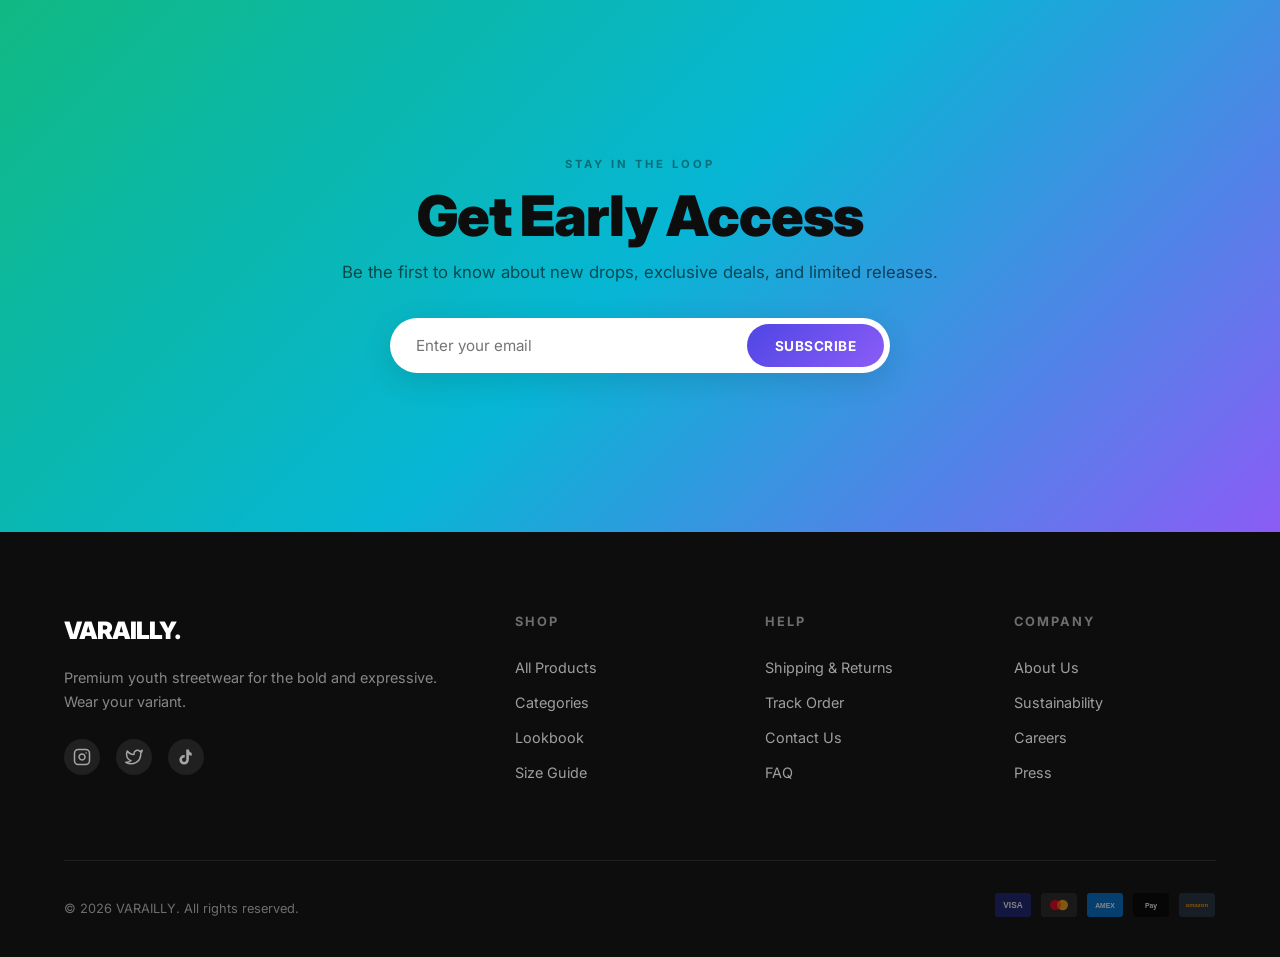
==== commit 9d73df3b: "Add category filtering: click Men/Women/Kids → shows only those products How it works: 1. Click a ca" ====
--- a/index.html
+++ b/index.html
@@ -9,7 +9,7 @@
     <link rel="preconnect" href="https://fonts.gstatic.com" crossorigin>
     <link href="https://fonts.googleapis.com/css2?family=Inter:wght@300;400;500;600;700;800;900&display=swap" rel="stylesheet">
     <link rel="icon" type="image/svg+xml" href="data:image/svg+xml,%3Csvg xmlns='http://www.w3.org/2000/svg' viewBox='0 0 32 32'%3E%3Crect width='32' height='32' rx='6' fill='%230a0a0a'/%3E%3Cpath d='M7 8L16 24L25 8' fill='none' stroke='%23ffffff' stroke-width='3.5' stroke-linecap='round' stroke-linejoin='round'/%3E%3C/svg%3E">
-    <link rel="stylesheet" href="assets/css/style.css?v=23">
+    <link rel="stylesheet" href="assets/css/style.css?v=24">
 </head>
 <body>
 
@@ -175,6 +175,14 @@
                 <p class="section-subtitle">Curated pieces designed for those who refuse to blend in.</p>
             </div>
 
+            <!-- Filter Tabs -->
+            <div class="filter-tabs reveal" id="filterTabs">
+                <button class="filter-tab active" data-filter="all">All</button>
+                <button class="filter-tab" data-filter="men">Men</button>
+                <button class="filter-tab" data-filter="women">Women</button>
+                <button class="filter-tab" data-filter="kids">Kids</button>
+            </div>
+
             <!-- Drop Countdown -->
             <div class="drop-countdown reveal">
                 <div class="countdown-label">Next drop in</div>
@@ -190,7 +198,7 @@
             </div>
 
             <div class="products-grid">
-                <div class="product-card reveal">
+                <div class="product-card reveal" data-category="men">
                     <div class="product-image">
                         <img src="https://images.unsplash.com/photo-1521572163474-6864f9cf17ab?w=600&q=80&auto=format&fit=crop" alt="">
                         <button class="product-quick-add" data-product="Minimal Logo Tee" data-price="34.99">Quick Add</button>
@@ -200,7 +208,7 @@
                         <span class="product-price">$34.99</span>
                     </div>
                 </div>
-                <div class="product-card reveal">
+                <div class="product-card reveal" data-category="women">
                     <div class="product-image">
                         <img src="https://images.unsplash.com/photo-1583743814966-8936f5b7be1a?w=600&q=80&auto=format&fit=crop" alt="">
                         <button class="product-quick-add" data-product="Graphic Oversized" data-price="44.99">Quick Add</button>
@@ -210,7 +218,7 @@
                         <span class="product-price">$44.99</span>
                     </div>
                 </div>
-                <div class="product-card reveal">
+                <div class="product-card reveal" data-category="men">
                     <div class="product-image">
                         <img src="https://images.unsplash.com/photo-1576566588028-4147f3842f27?w=600&q=80&auto=format&fit=crop" alt="">
                         <button class="product-quick-add" data-product="Vintage Wash Crew" data-price="39.99">Quick Add</button>
@@ -220,7 +228,7 @@
                         <span class="product-price">$39.99</span>
                     </div>
                 </div>
-                <div class="product-card reveal">
+                <div class="product-card reveal" data-category="kids">
                     <div class="product-image">
                         <img src="https://images.unsplash.com/photo-1562157873-818bc0726f68?w=600&q=80&auto=format&fit=crop" alt="">
                         <button class="product-quick-add" data-product="Color Block Essential" data-price="37.99">Quick Add</button>
@@ -230,7 +238,7 @@
                         <span class="product-price">$37.99</span>
                     </div>
                 </div>
-                <div class="product-card reveal">
+                <div class="product-card reveal" data-category="women">
                     <div class="product-image">
                         <img src="https://images.unsplash.com/photo-1622445275576-721325763afe?w=600&q=80&auto=format&fit=crop" alt="">
                         <button class="product-quick-add" data-product="Statement Print" data-price="42.99">Quick Add</button>
@@ -240,7 +248,7 @@
                         <span class="product-price">$42.99</span>
                     </div>
                 </div>
-                <div class="product-card reveal">
+                <div class="product-card reveal" data-category="men">
                     <div class="product-image">
                         <img src="https://images.unsplash.com/photo-1618354691373-d851c5c3a990?w=600&q=80&auto=format&fit=crop" alt="">
                         <button class="product-quick-add" data-product="Earth Tone Classic" data-price="36.99">Quick Add</button>
@@ -362,7 +370,7 @@
                 <h2 class="section-title">Shop by Category</h2>
             </div>
             <div class="categories-grid">
-                <a href="#" class="category-tile reveal" data-hover="link">
+                <a href="#products" class="category-tile reveal" data-hover="link" data-filter="men">
                     <div class="category-image">
                         <img src="https://images.unsplash.com/photo-1552374196-1ab2a1c593e8?w=600&q=80&auto=format&fit=crop" alt="">
                         <video class="category-video" muted loop playsinline preload="none">
@@ -371,7 +379,7 @@
                     </div>
                     <div class="category-label">Men</div>
                 </a>
-                <a href="#" class="category-tile reveal" data-hover="link">
+                <a href="#products" class="category-tile reveal" data-hover="link" data-filter="women">
                     <div class="category-image">
                         <img src="https://images.unsplash.com/photo-1515886657613-9f3515b0c78f?w=600&q=80&auto=format&fit=crop" alt="">
                         <video class="category-video" muted loop playsinline preload="none">
@@ -380,7 +388,7 @@
                     </div>
                     <div class="category-label">Women</div>
                 </a>
-                <a href="#" class="category-tile reveal" data-hover="link">
+                <a href="#products" class="category-tile reveal" data-hover="link" data-filter="kids">
                     <div class="category-image">
                         <img src="https://images.unsplash.com/photo-1503919545889-aef636e10ad4?w=600&q=80&auto=format&fit=crop" alt="">
                         <video class="category-video" muted loop playsinline preload="none">
@@ -389,7 +397,7 @@
                     </div>
                     <div class="category-label">Kids</div>
                 </a>
-                <a href="#" class="category-tile reveal" data-hover="link">
+                <a href="#products" class="category-tile reveal" data-hover="link" data-filter="all">
                     <div class="category-image">
                         <img src="https://images.unsplash.com/photo-1489987707025-afc232f7ea0f?w=600&q=80&auto=format&fit=crop" alt="">
                         <video class="category-video" muted loop playsinline preload="none">
@@ -740,6 +748,6 @@
         </div>
     </aside>
 
-    <script src="assets/js/main.js?v=23"></script>
+    <script src="assets/js/main.js?v=24"></script>
 </body>
 </html>
--- a/assets/css/style.css
+++ b/assets/css/style.css
@@ -2277,3 +2277,42 @@
         grid-template-columns: repeat(2, 1fr);
     }
 }
+
+
+
+/* --- Filter Tabs --- */
+.filter-tabs {
+    display: flex;
+    justify-content: center;
+    gap: .5rem;
+    margin-bottom: 3rem;
+}
+
+.filter-tab {
+    padding: .7rem 1.5rem;
+    border-radius: var(--radius-pill);
+    font-size: .85rem;
+    font-weight: 700;
+    text-transform: uppercase;
+    letter-spacing: .5px;
+    border: 2px solid #ddd;
+    color: #666;
+    background: transparent;
+    transition: all .3s ease;
+}
+
+.filter-tab:hover {
+    border-color: #bbb;
+    color: #333;
+}
+
+.filter-tab.active {
+    background: var(--color-black);
+    color: var(--color-white);
+    border-color: var(--color-black);
+}
+
+/* Product card filter animation */
+.product-card.hidden-filter {
+    display: none;
+}
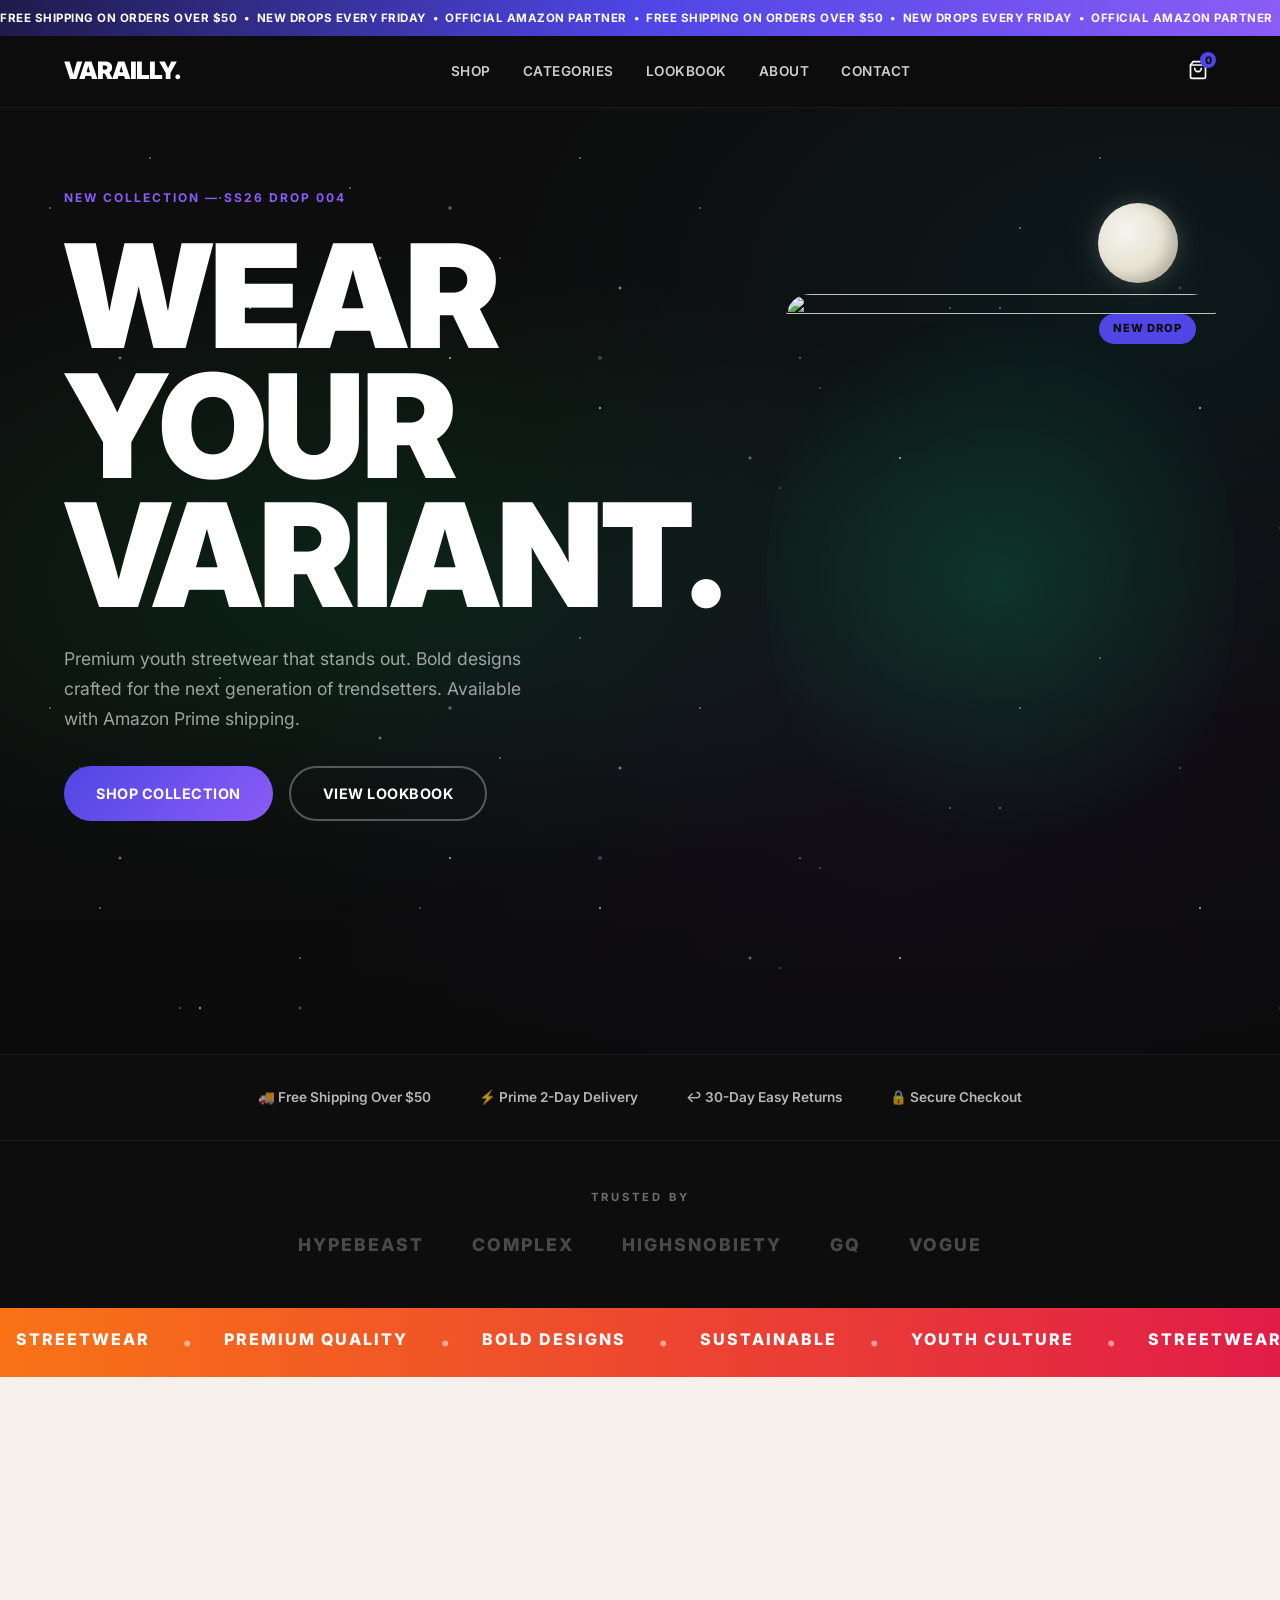
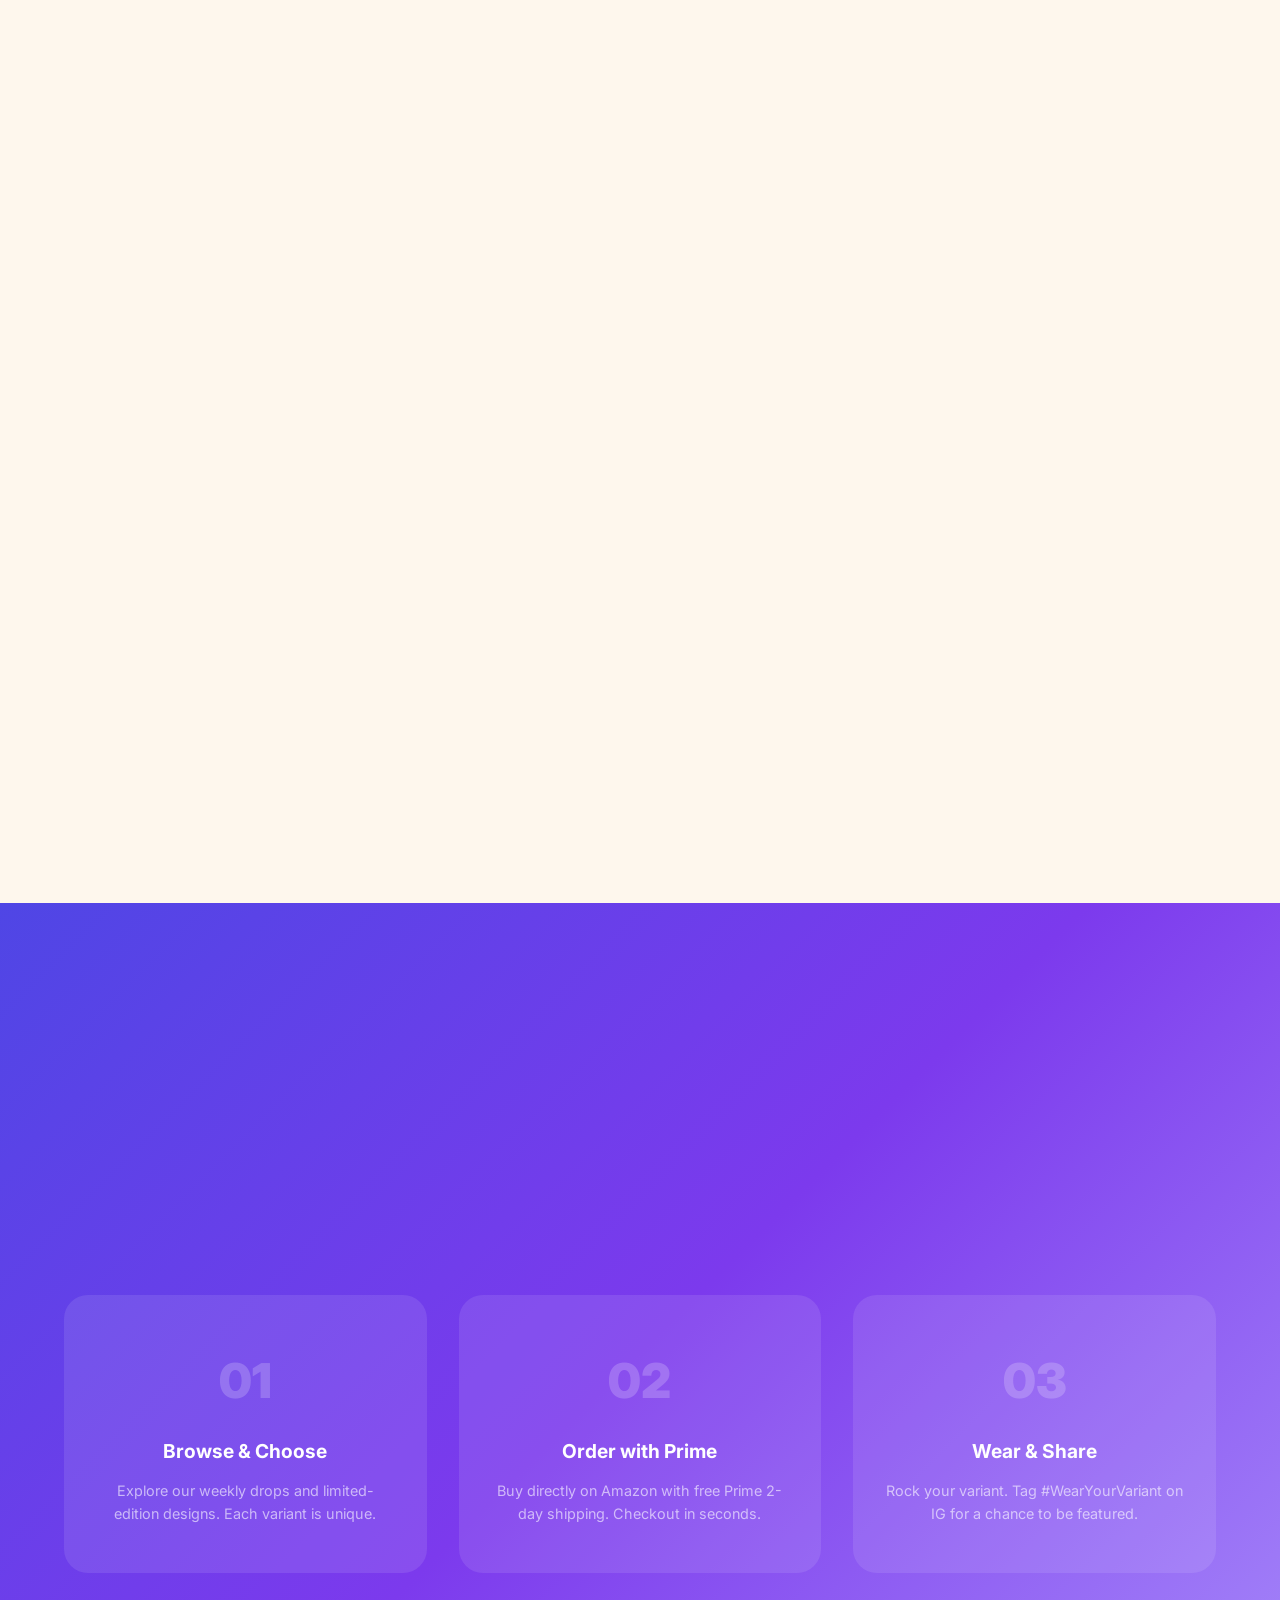
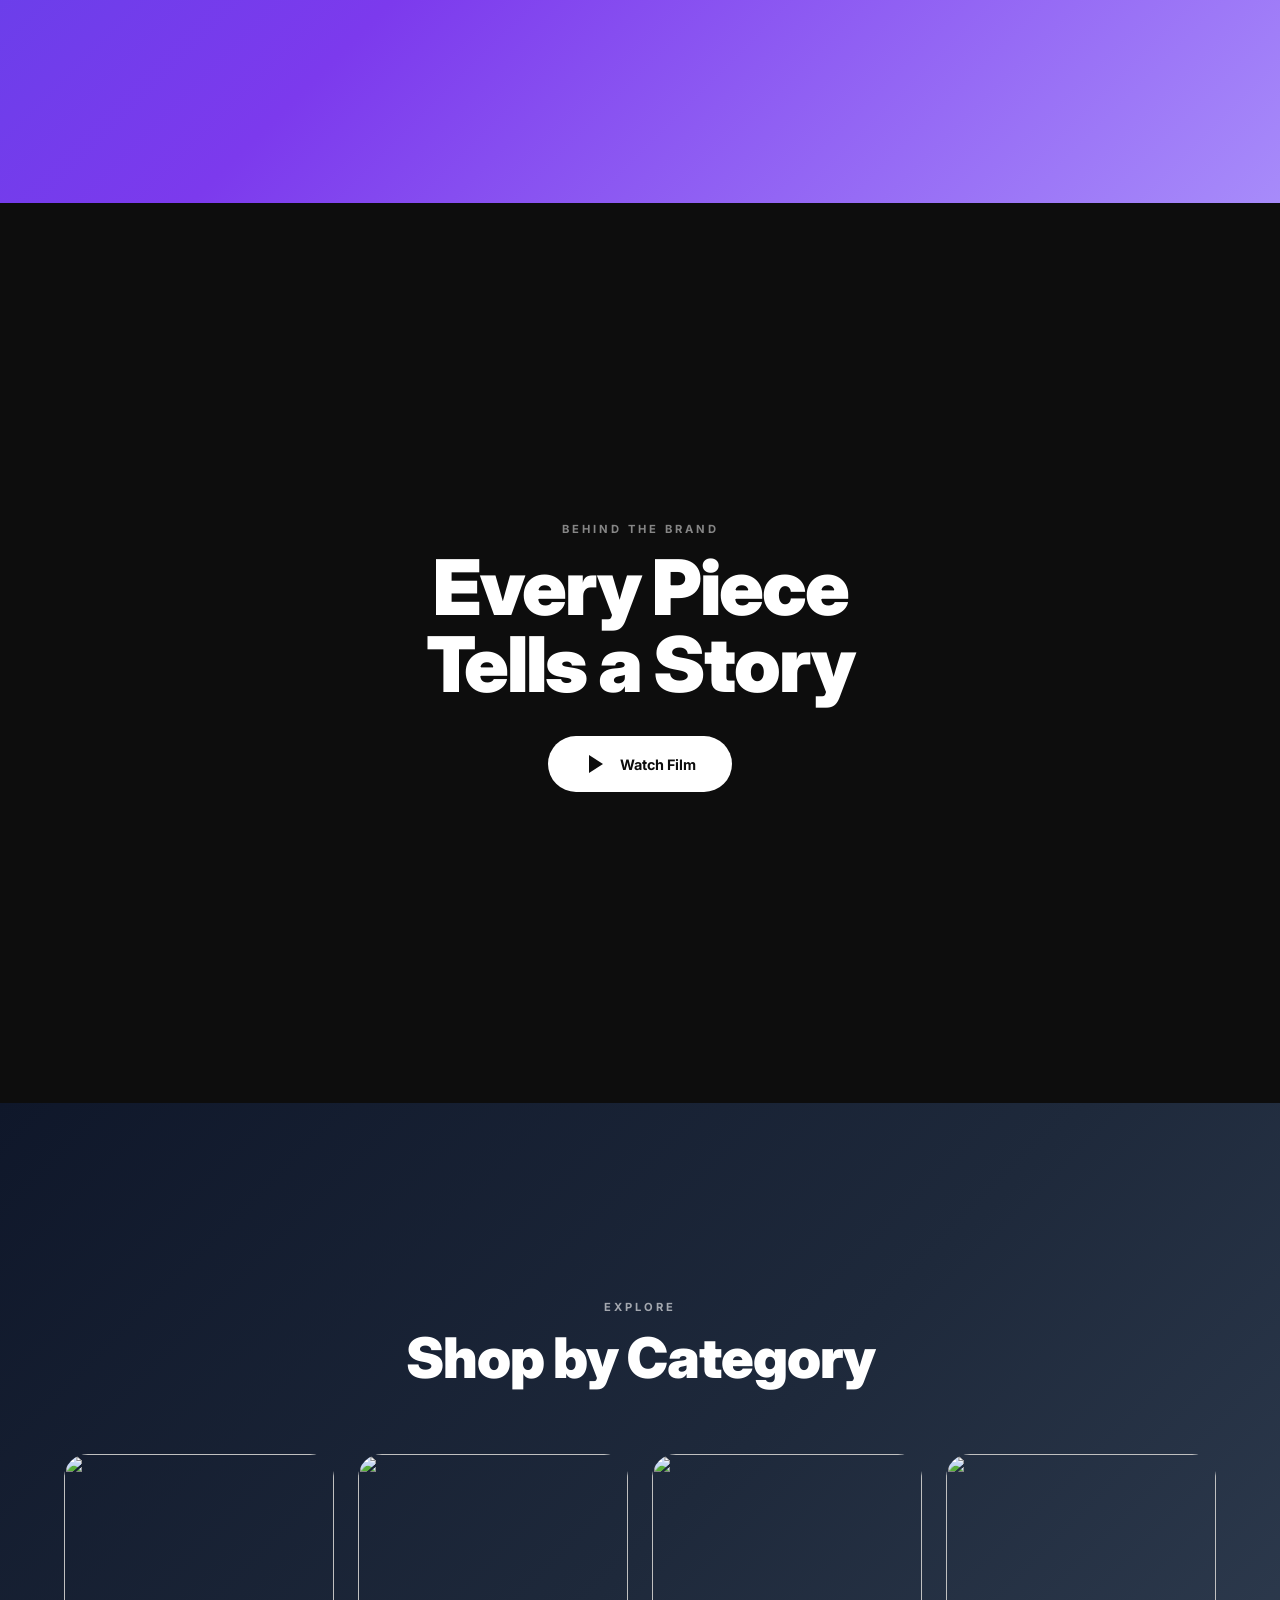
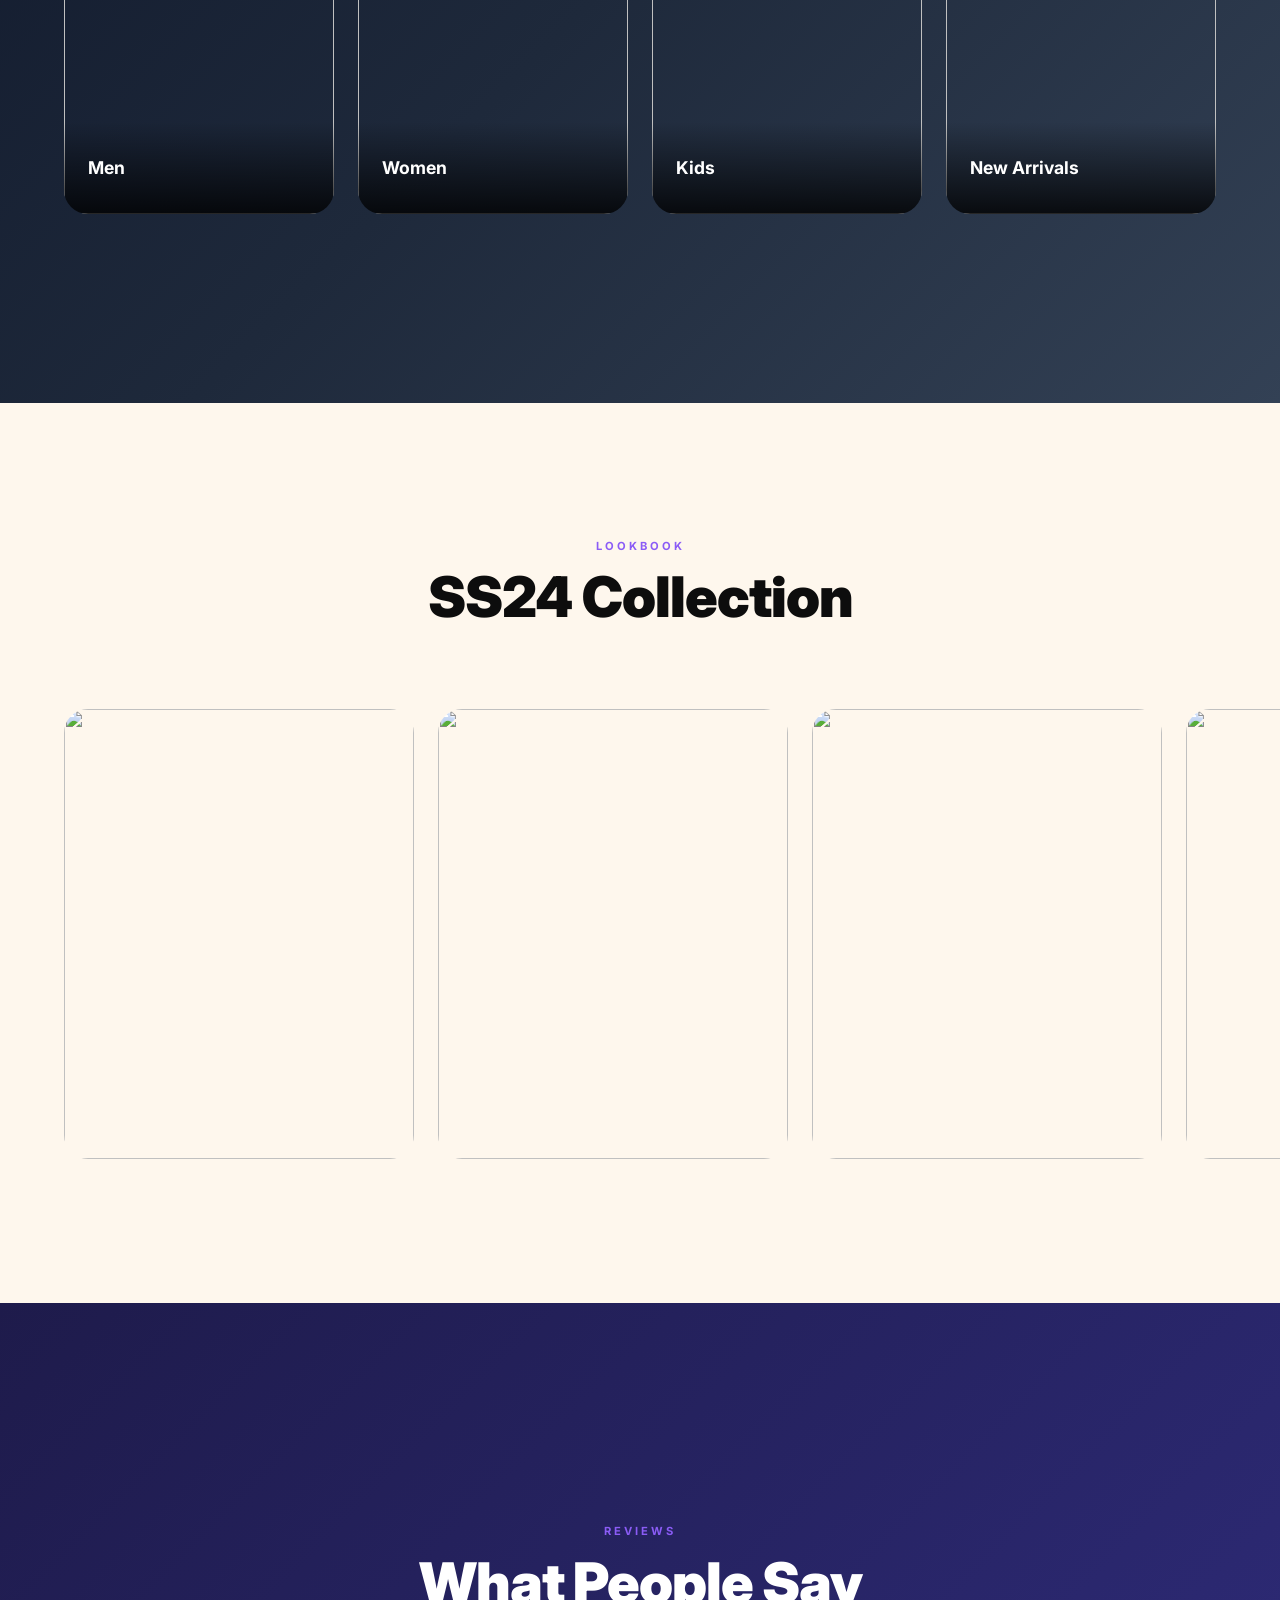
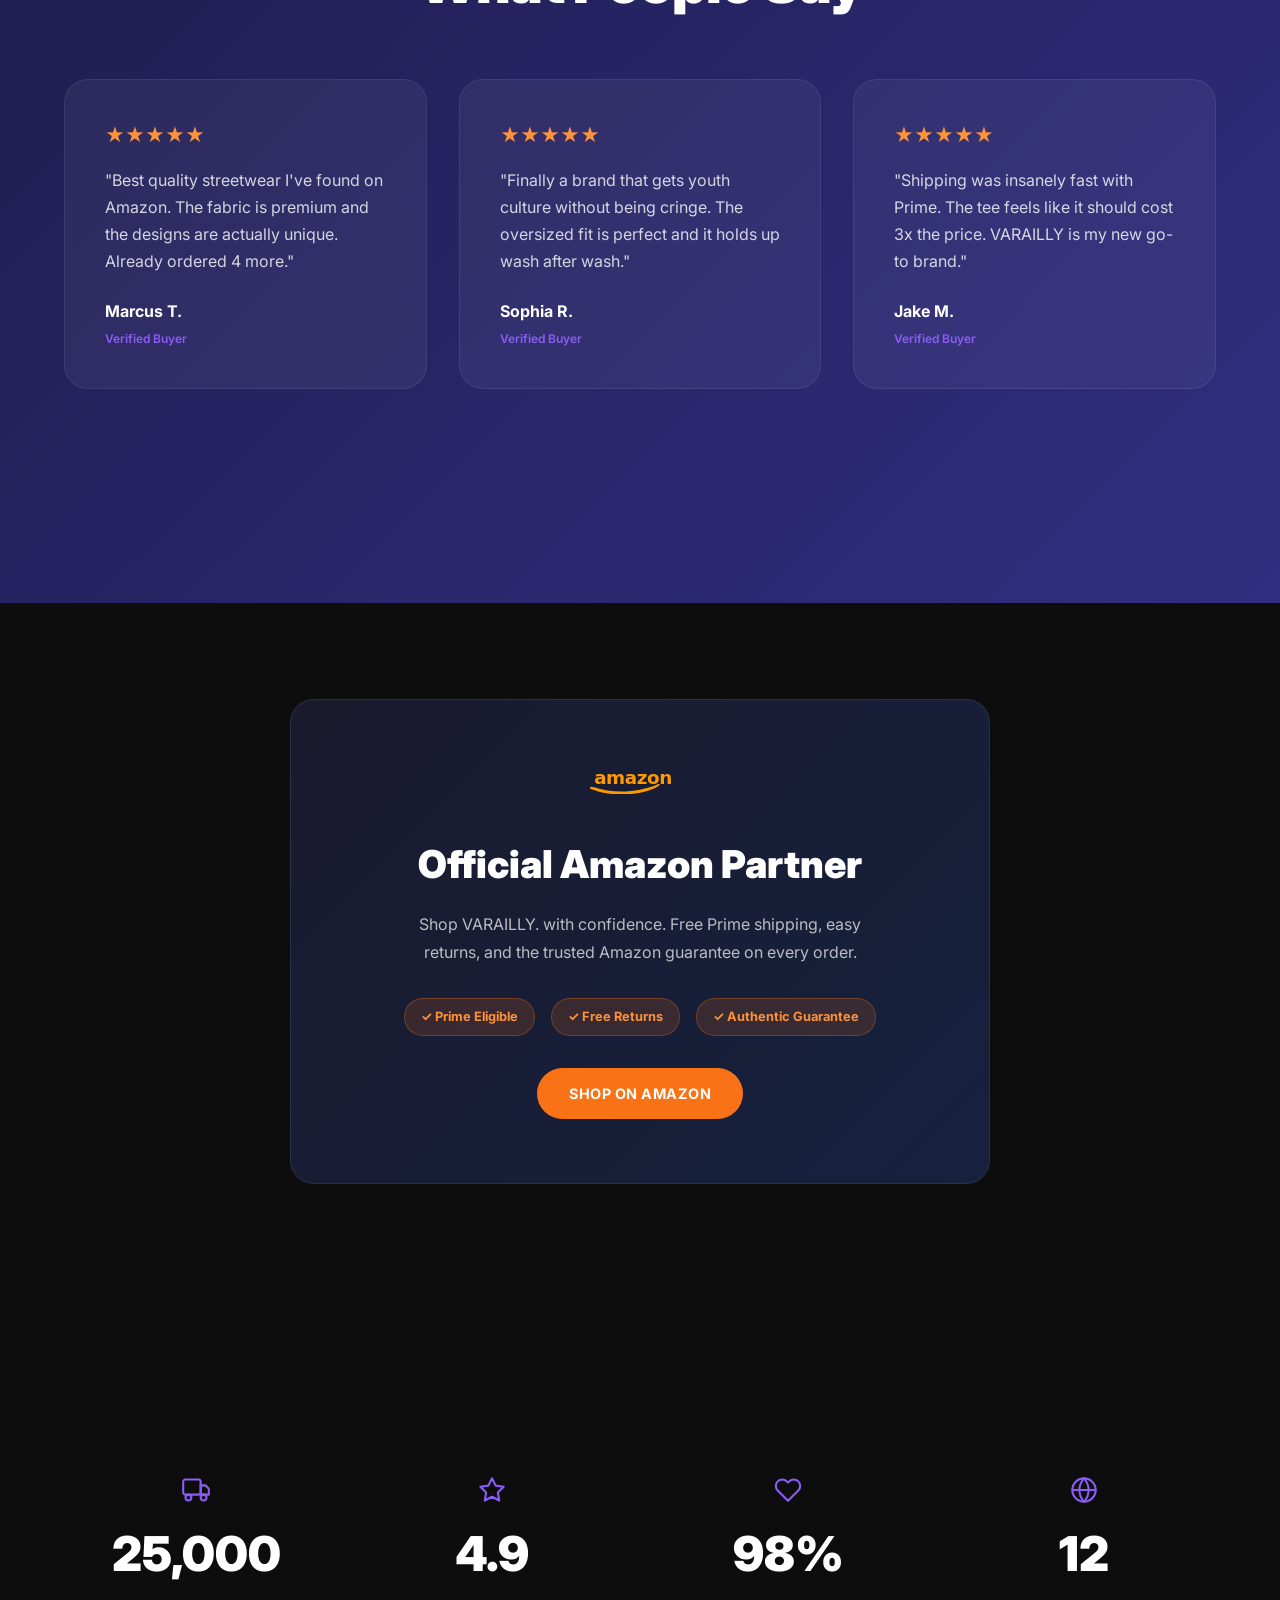
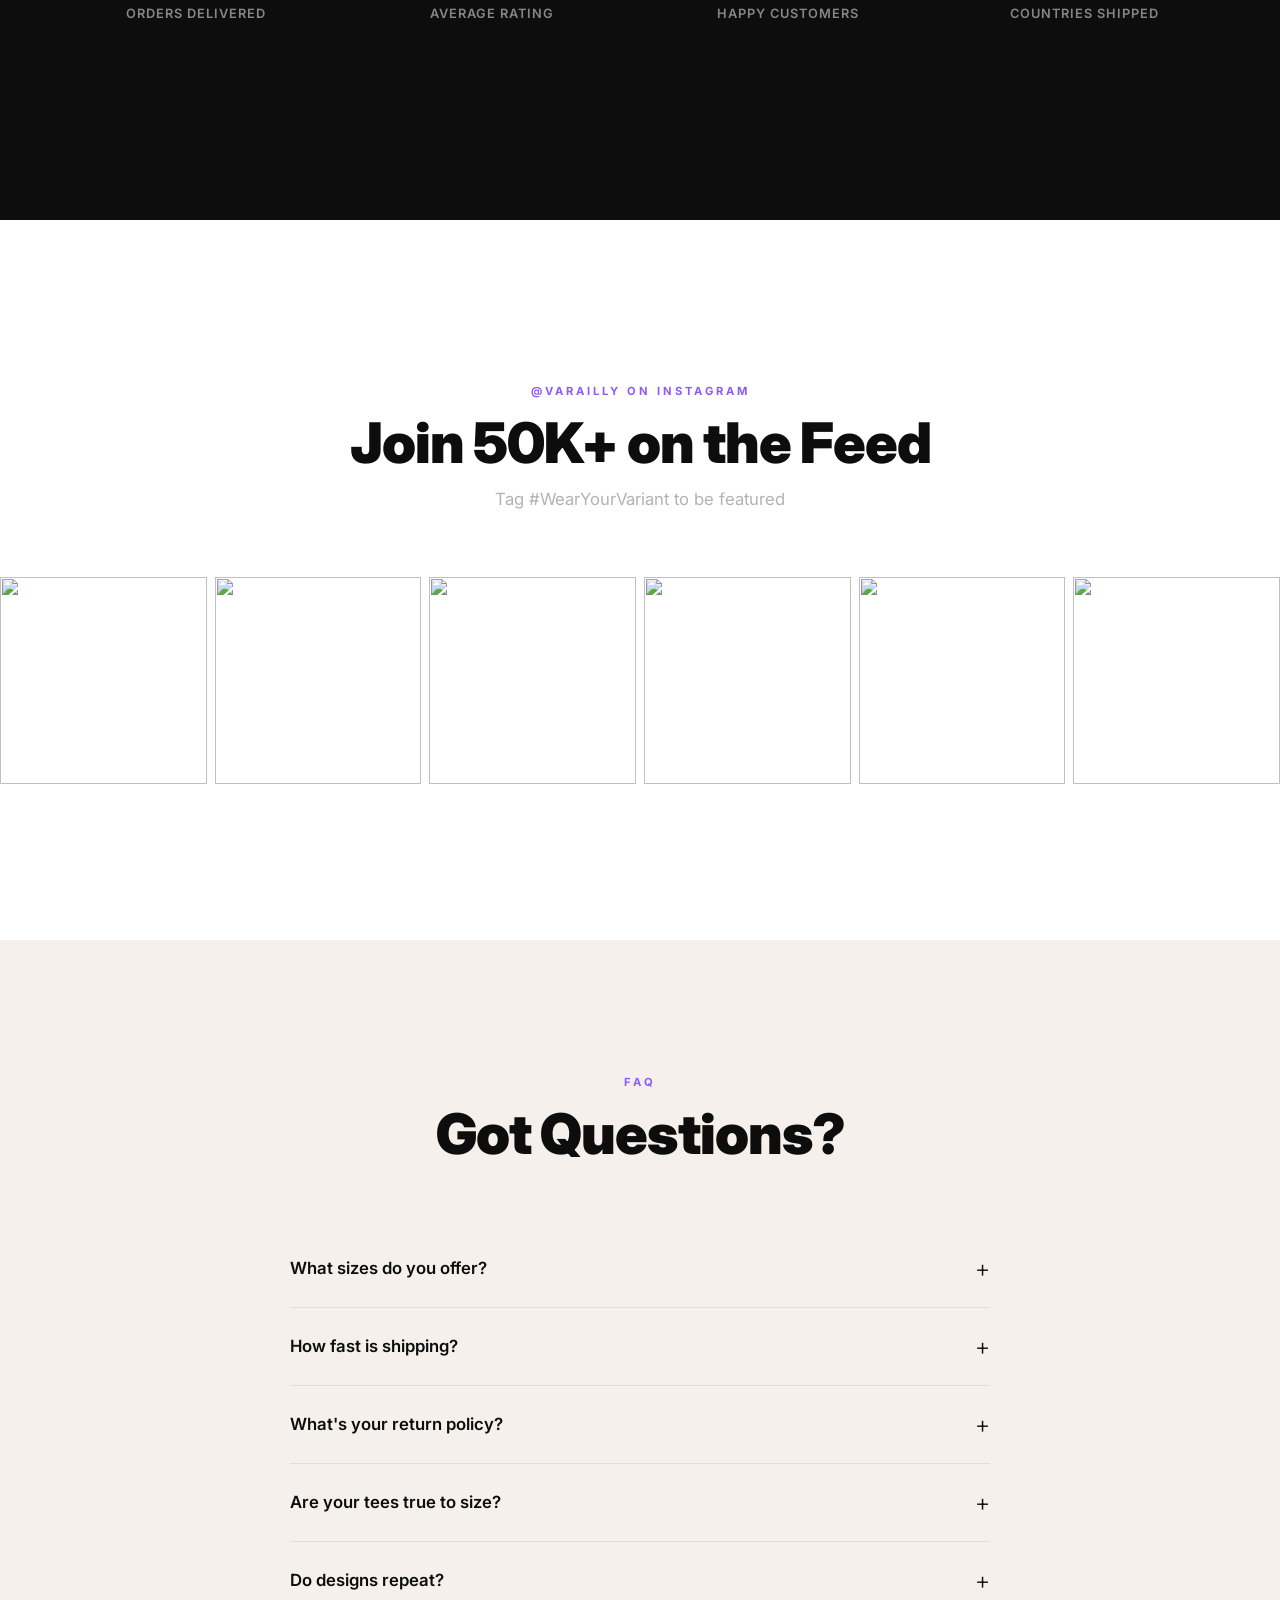
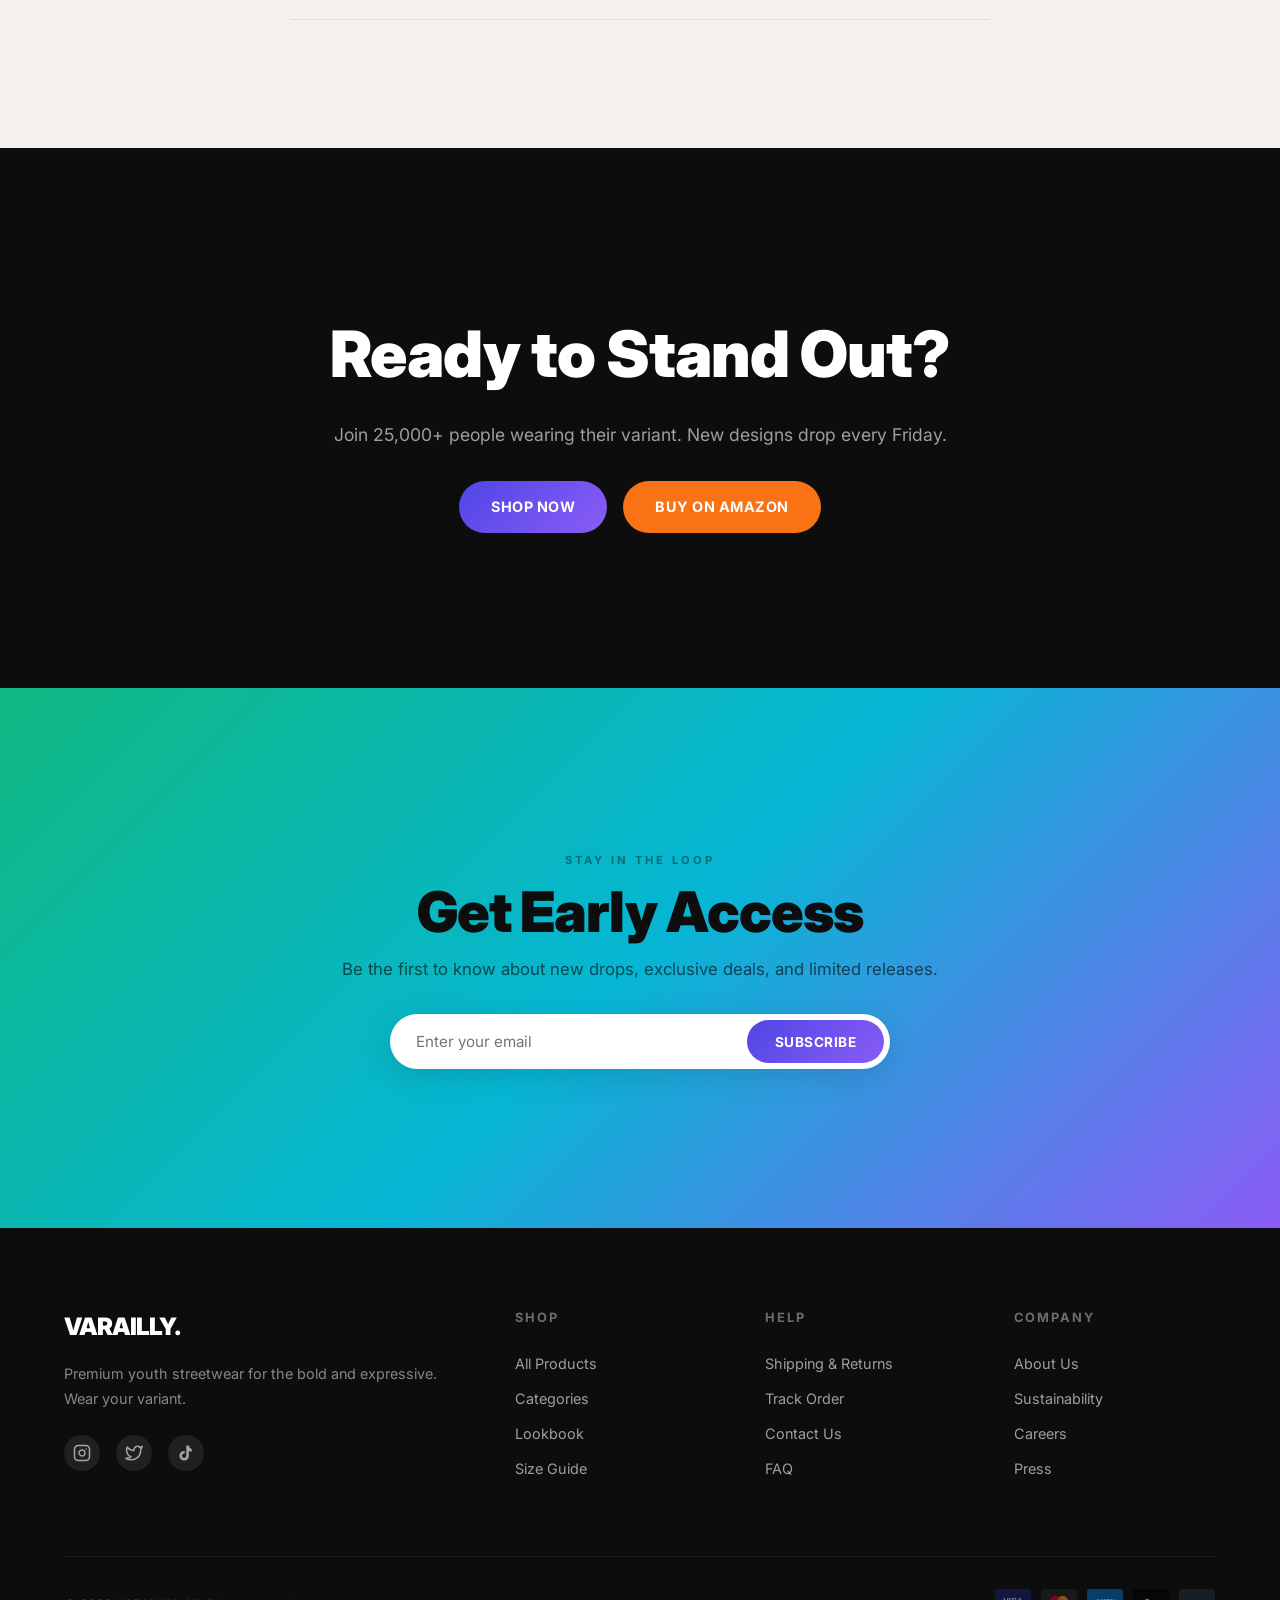
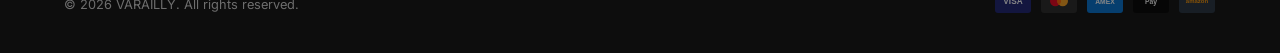
==== commit bbaa7b46: "Major product upgrade: 9 products with ratings, badges, colors, sale prices - 9 products (was 6): me" ====
--- a/index.html
+++ b/index.html
@@ -9,7 +9,7 @@
     <link rel="preconnect" href="https://fonts.gstatic.com" crossorigin>
     <link href="https://fonts.googleapis.com/css2?family=Inter:wght@300;400;500;600;700;800;900&display=swap" rel="stylesheet">
     <link rel="icon" type="image/svg+xml" href="data:image/svg+xml,%3Csvg xmlns='http://www.w3.org/2000/svg' viewBox='0 0 32 32'%3E%3Crect width='32' height='32' rx='6' fill='%230a0a0a'/%3E%3Cpath d='M7 8L16 24L25 8' fill='none' stroke='%23ffffff' stroke-width='3.5' stroke-linecap='round' stroke-linejoin='round'/%3E%3C/svg%3E">
-    <link rel="stylesheet" href="assets/css/style.css?v=24">
+    <link rel="stylesheet" href="assets/css/style.css?v=25">
 </head>
 <body>
 
@@ -200,21 +200,38 @@
             <div class="products-grid">
                 <div class="product-card reveal" data-category="men">
                     <div class="product-image">
+                        <span class="product-badge badge-new">New</span>
                         <img src="https://images.unsplash.com/photo-1521572163474-6864f9cf17ab?w=600&q=80&auto=format&fit=crop" alt="">
                         <button class="product-quick-add" data-product="Minimal Logo Tee" data-price="34.99">Quick Add</button>
                     </div>
                     <div class="product-info">
-                        <h3 class="product-name">Minimal Logo Tee</h3>
+                        <div class="product-details">
+                            <h3 class="product-name">Minimal Logo Tee</h3>
+                            <div class="product-rating">★★★★★ <span>(128)</span></div>
+                            <div class="product-colors">
+                                <span class="color-dot" style="background:#0a0a0a"></span>
+                                <span class="color-dot" style="background:#fff;border:1px solid #ccc"></span>
+                                <span class="color-dot" style="background:#4f46e5"></span>
+                            </div>
+                        </div>
                         <span class="product-price">$34.99</span>
                     </div>
                 </div>
                 <div class="product-card reveal" data-category="women">
                     <div class="product-image">
+                        <span class="product-badge badge-hot">Hot</span>
                         <img src="https://images.unsplash.com/photo-1583743814966-8936f5b7be1a?w=600&q=80&auto=format&fit=crop" alt="">
                         <button class="product-quick-add" data-product="Graphic Oversized" data-price="44.99">Quick Add</button>
                     </div>
                     <div class="product-info">
-                        <h3 class="product-name">Graphic Oversized</h3>
+                        <div class="product-details">
+                            <h3 class="product-name">Graphic Oversized</h3>
+                            <div class="product-rating">★★★★★ <span>(94)</span></div>
+                            <div class="product-colors">
+                                <span class="color-dot" style="background:#0a0a0a"></span>
+                                <span class="color-dot" style="background:#e11d48"></span>
+                            </div>
+                        </div>
                         <span class="product-price">$44.99</span>
                     </div>
                 </div>
@@ -224,18 +241,34 @@
                         <button class="product-quick-add" data-product="Vintage Wash Crew" data-price="39.99">Quick Add</button>
                     </div>
                     <div class="product-info">
-                        <h3 class="product-name">Vintage Wash Crew</h3>
+                        <div class="product-details">
+                            <h3 class="product-name">Vintage Wash Crew</h3>
+                            <div class="product-rating">★★★★☆ <span>(76)</span></div>
+                            <div class="product-colors">
+                                <span class="color-dot" style="background:#6b7280"></span>
+                                <span class="color-dot" style="background:#0a0a0a"></span>
+                            </div>
+                        </div>
                         <span class="product-price">$39.99</span>
                     </div>
                 </div>
                 <div class="product-card reveal" data-category="kids">
                     <div class="product-image">
+                        <span class="product-badge badge-new">New</span>
                         <img src="https://images.unsplash.com/photo-1562157873-818bc0726f68?w=600&q=80&auto=format&fit=crop" alt="">
-                        <button class="product-quick-add" data-product="Color Block Essential" data-price="37.99">Quick Add</button>
+                        <button class="product-quick-add" data-product="Color Block Kids Tee" data-price="29.99">Quick Add</button>
                     </div>
                     <div class="product-info">
-                        <h3 class="product-name">Color Block Essential</h3>
-                        <span class="product-price">$37.99</span>
+                        <div class="product-details">
+                            <h3 class="product-name">Color Block Kids Tee</h3>
+                            <div class="product-rating">★★★★★ <span>(52)</span></div>
+                            <div class="product-colors">
+                                <span class="color-dot" style="background:#f97316"></span>
+                                <span class="color-dot" style="background:#06b6d4"></span>
+                                <span class="color-dot" style="background:#e11d48"></span>
+                            </div>
+                        </div>
+                        <span class="product-price">$29.99</span>
                     </div>
                 </div>
                 <div class="product-card reveal" data-category="women">
@@ -244,18 +277,86 @@
                         <button class="product-quick-add" data-product="Statement Print" data-price="42.99">Quick Add</button>
                     </div>
                     <div class="product-info">
-                        <h3 class="product-name">Statement Print</h3>
+                        <div class="product-details">
+                            <h3 class="product-name">Statement Print</h3>
+                            <div class="product-rating">★★★★★ <span>(210)</span></div>
+                            <div class="product-colors">
+                                <span class="color-dot" style="background:#fff;border:1px solid #ccc"></span>
+                                <span class="color-dot" style="background:#8b5cf6"></span>
+                            </div>
+                        </div>
                         <span class="product-price">$42.99</span>
                     </div>
                 </div>
                 <div class="product-card reveal" data-category="men">
                     <div class="product-image">
+                        <span class="product-badge badge-sale">-20%</span>
                         <img src="https://images.unsplash.com/photo-1618354691373-d851c5c3a990?w=600&q=80&auto=format&fit=crop" alt="">
                         <button class="product-quick-add" data-product="Earth Tone Classic" data-price="36.99">Quick Add</button>
                     </div>
                     <div class="product-info">
-                        <h3 class="product-name">Earth Tone Classic</h3>
-                        <span class="product-price">$36.99</span>
+                        <div class="product-details">
+                            <h3 class="product-name">Earth Tone Classic</h3>
+                            <div class="product-rating">★★★★☆ <span>(88)</span></div>
+                            <div class="product-colors">
+                                <span class="color-dot" style="background:#a16207"></span>
+                                <span class="color-dot" style="background:#0a0a0a"></span>
+                            </div>
+                        </div>
+                        <span class="product-price"><span class="price-old">$46.99</span> $36.99</span>
+                    </div>
+                </div>
+                <div class="product-card reveal" data-category="women">
+                    <div class="product-image">
+                        <span class="product-badge badge-hot">Hot</span>
+                        <img src="https://images.unsplash.com/photo-1515886657613-9f3515b0c78f?w=600&q=80&auto=format&fit=crop" alt="">
+                        <button class="product-quick-add" data-product="Cropped Essential" data-price="32.99">Quick Add</button>
+                    </div>
+                    <div class="product-info">
+                        <div class="product-details">
+                            <h3 class="product-name">Cropped Essential</h3>
+                            <div class="product-rating">★★★★★ <span>(167)</span></div>
+                            <div class="product-colors">
+                                <span class="color-dot" style="background:#e11d48"></span>
+                                <span class="color-dot" style="background:#0a0a0a"></span>
+                                <span class="color-dot" style="background:#fff;border:1px solid #ccc"></span>
+                            </div>
+                        </div>
+                        <span class="product-price">$32.99</span>
+                    </div>
+                </div>
+                <div class="product-card reveal" data-category="kids">
+                    <div class="product-image">
+                        <img src="https://images.unsplash.com/photo-1519238263530-99bdd11df2ea?w=600&q=80&auto=format&fit=crop" alt="">
+                        <button class="product-quick-add" data-product="Playful Graphic" data-price="27.99">Quick Add</button>
+                    </div>
+                    <div class="product-info">
+                        <div class="product-details">
+                            <h3 class="product-name">Playful Graphic</h3>
+                            <div class="product-rating">★★★★★ <span>(41)</span></div>
+                            <div class="product-colors">
+                                <span class="color-dot" style="background:#06b6d4"></span>
+                                <span class="color-dot" style="background:#f97316"></span>
+                            </div>
+                        </div>
+                        <span class="product-price">$27.99</span>
+                    </div>
+                </div>
+                <div class="product-card reveal" data-category="men">
+                    <div class="product-image">
+                        <img src="https://images.unsplash.com/photo-1503341504253-dff4f94032fc?w=600&q=80&auto=format&fit=crop" alt="">
+                        <button class="product-quick-add" data-product="Street Layer Tee" data-price="49.99">Quick Add</button>
+                    </div>
+                    <div class="product-info">
+                        <div class="product-details">
+                            <h3 class="product-name">Street Layer Tee</h3>
+                            <div class="product-rating">★★★★★ <span>(133)</span></div>
+                            <div class="product-colors">
+                                <span class="color-dot" style="background:#0a0a0a"></span>
+                                <span class="color-dot" style="background:#6b7280"></span>
+                            </div>
+                        </div>
+                        <span class="product-price">$49.99</span>
                     </div>
                 </div>
             </div>
@@ -748,6 +849,6 @@
         </div>
     </aside>
 
-    <script src="assets/js/main.js?v=24"></script>
+    <script src="assets/js/main.js?v=25"></script>
 </body>
 </html>
--- a/assets/css/style.css
+++ b/assets/css/style.css
@@ -2316,3 +2316,87 @@
 .product-card.hidden-filter {
     display: none;
 }
+
+
+
+/* =========================================
+   PREMIUM PRODUCT CARDS
+   ========================================= */
+.product-badge {
+    position: absolute;
+    top: 12px;
+    left: 12px;
+    z-index: 3;
+    padding: 5px 12px;
+    border-radius: var(--radius-pill);
+    font-size: .68rem;
+    font-weight: 800;
+    text-transform: uppercase;
+    letter-spacing: .5px;
+}
+.badge-new { background: var(--color-green); color: #000; }
+.badge-hot { background: var(--color-pink); color: #fff; }
+.badge-sale { background: var(--color-orange); color: #fff; }
+
+.product-info {
+    padding: 1.25rem 1.5rem;
+    display: flex;
+    justify-content: space-between;
+    align-items: flex-start;
+    gap: 1rem;
+}
+.product-details {
+    display: flex;
+    flex-direction: column;
+    gap: .4rem;
+}
+.product-rating {
+    font-size: .8rem;
+    color: #fbbf24;
+    letter-spacing: 1px;
+}
+.product-rating span {
+    color: var(--color-grey);
+    font-size: .72rem;
+    letter-spacing: 0;
+}
+.product-colors {
+    display: flex;
+    gap: .35rem;
+    margin-top: .1rem;
+}
+.color-dot {
+    width: 14px;
+    height: 14px;
+    border-radius: 50%;
+    cursor: pointer;
+    transition: transform .2s;
+}
+.color-dot:hover {
+    transform: scale(1.3);
+}
+.product-price {
+    white-space: nowrap;
+}
+.price-old {
+    font-size: .8rem;
+    font-weight: 500;
+    color: var(--color-grey);
+    text-decoration: line-through;
+    display: block;
+}
+
+/* Smooth filter animation */
+.product-card {
+    transition: transform var(--transition), box-shadow var(--transition), opacity .4s ease;
+}
+.product-card.hidden-filter {
+    display: none;
+}
+.products-grid.filtering .product-card:not(.hidden-filter) {
+    animation: cardFadeIn .5s ease forwards;
+}
+@keyframes cardFadeIn {
+    from { opacity: 0; transform: translateY(20px) scale(.95); }
+    to { opacity: 1; transform: translateY(0) scale(1); }
+}
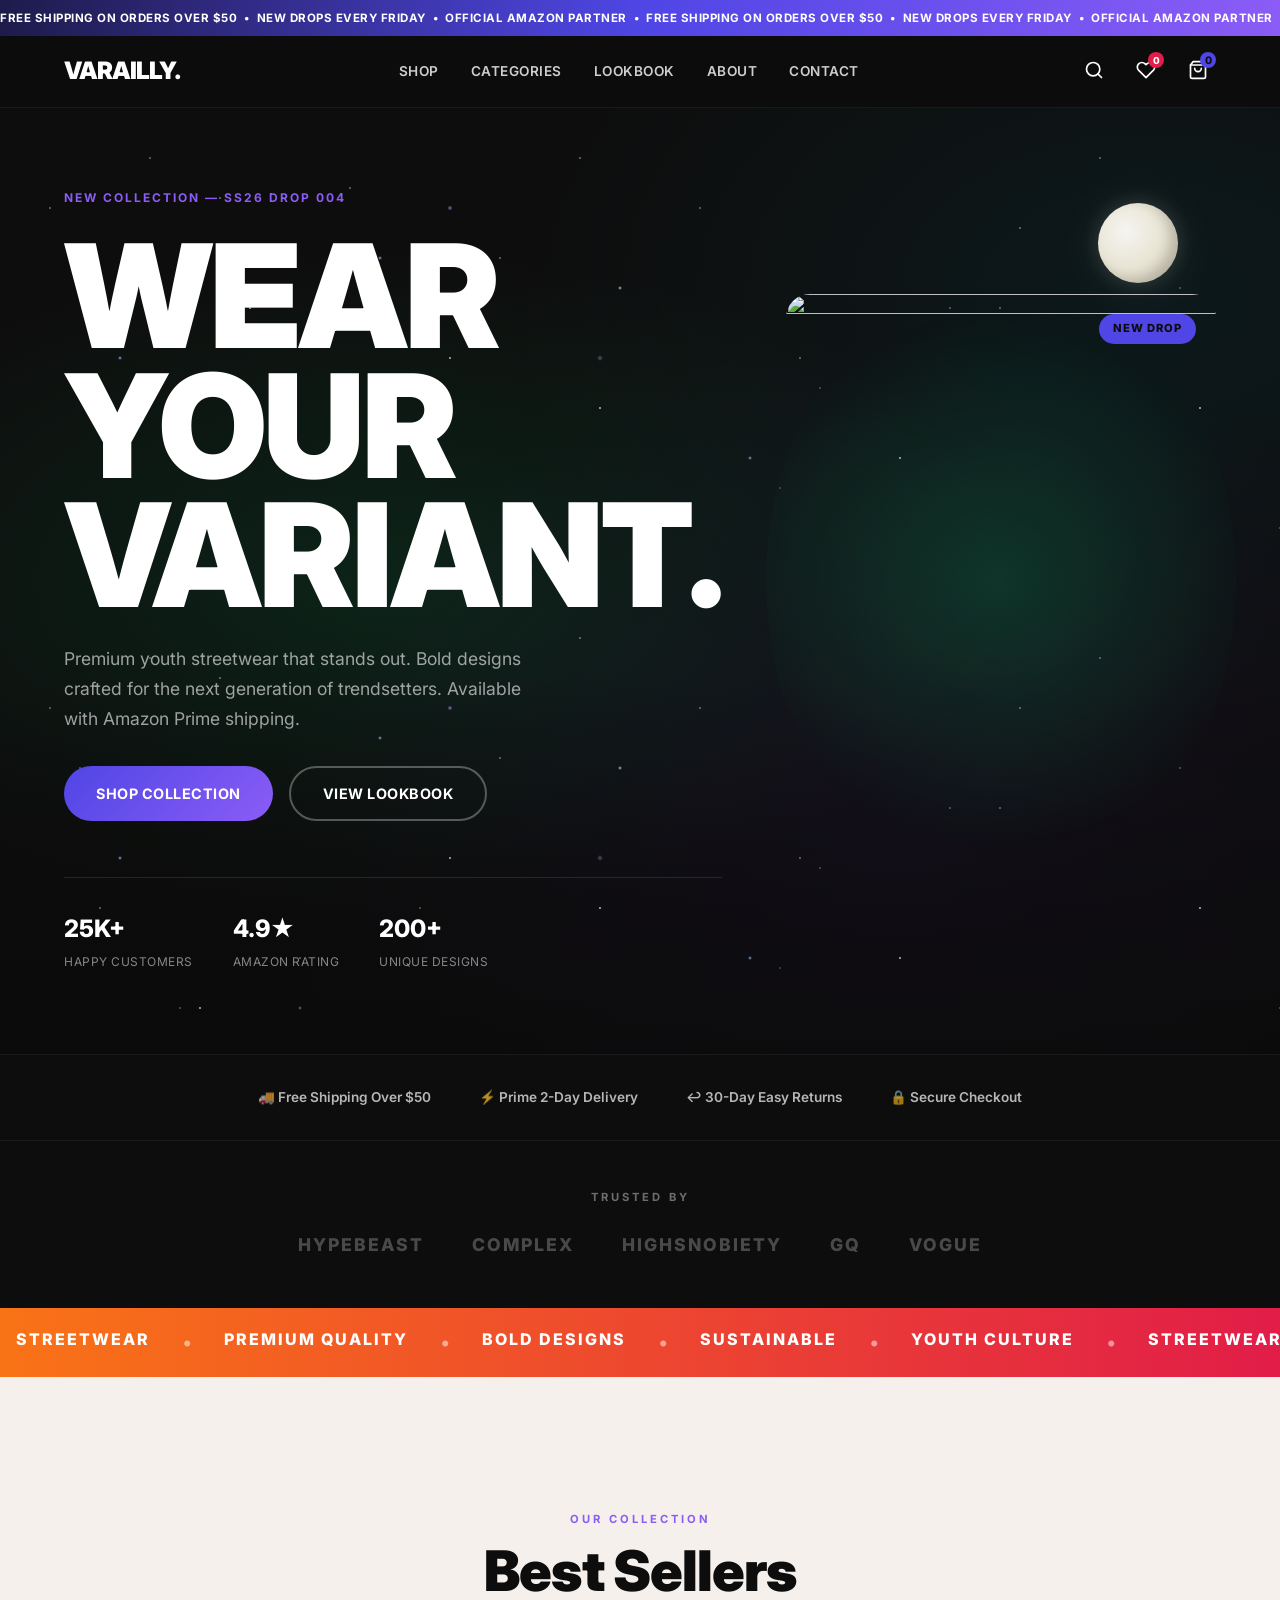
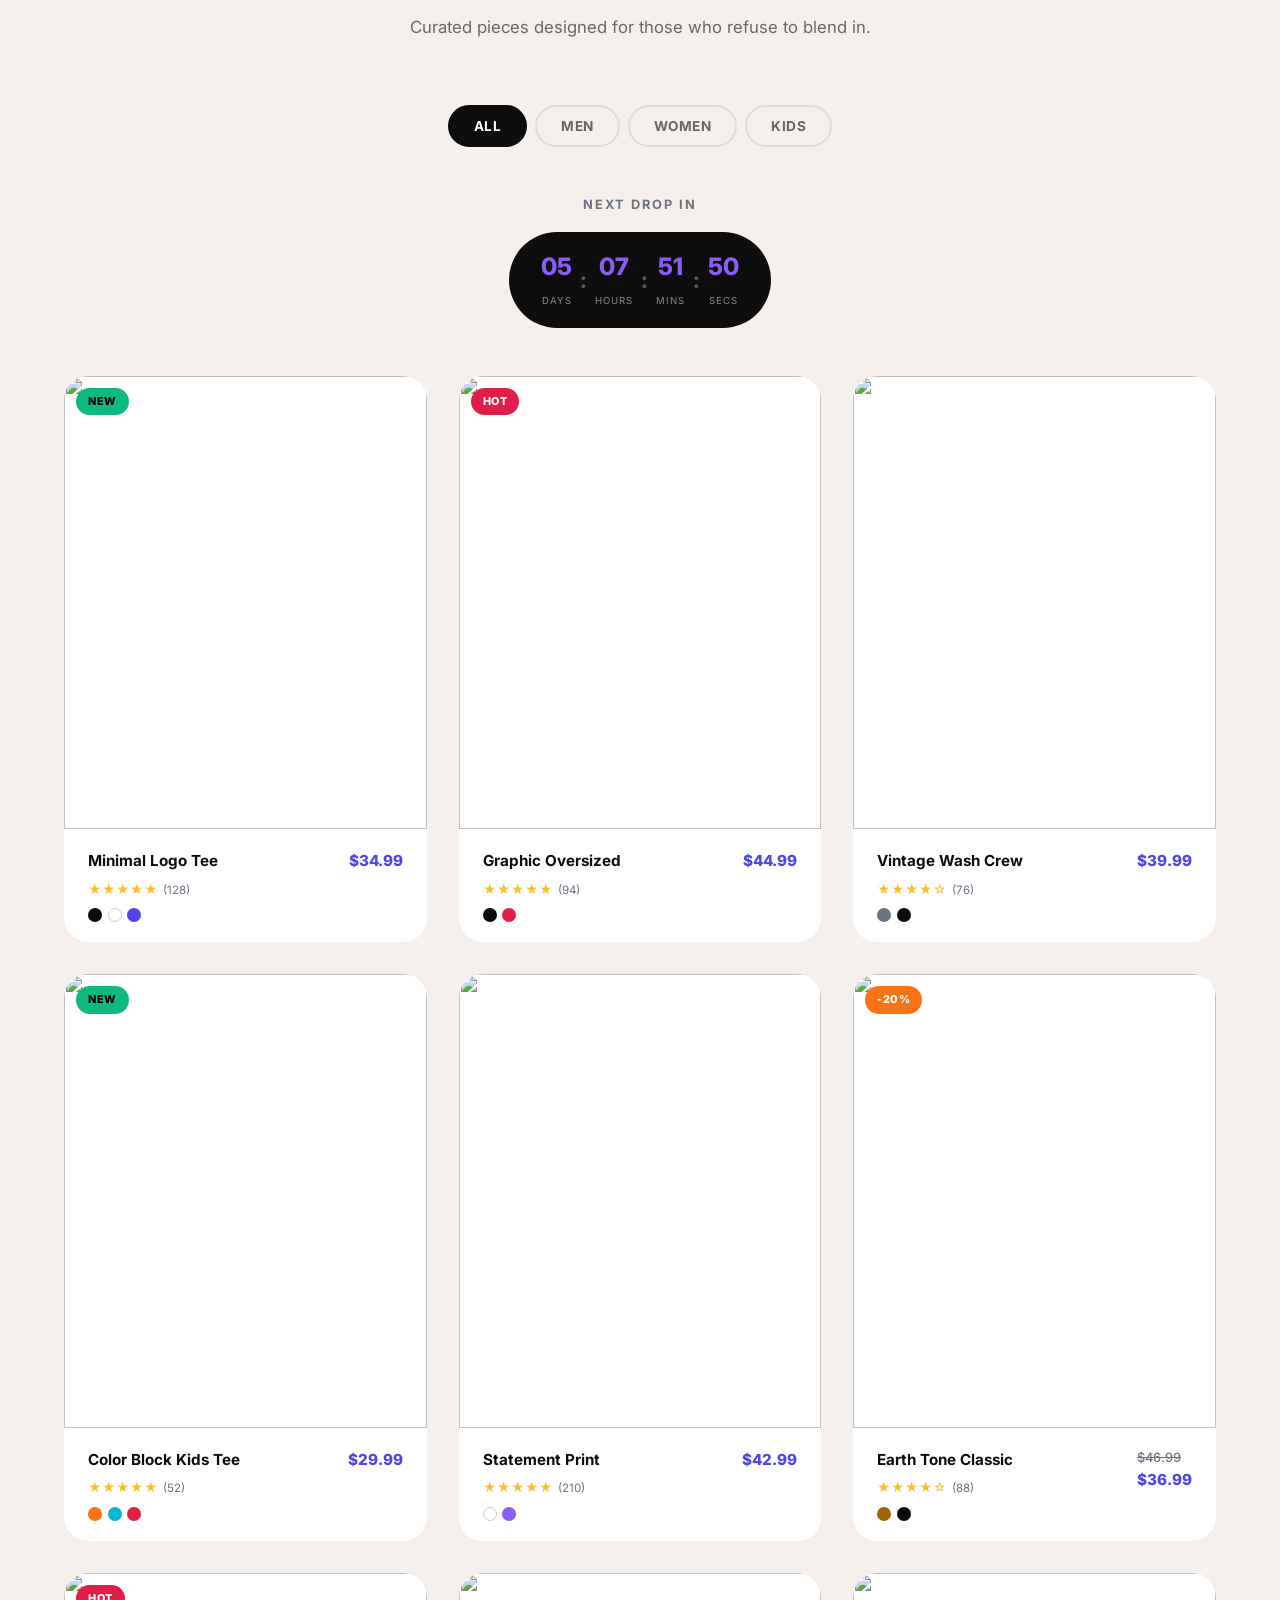
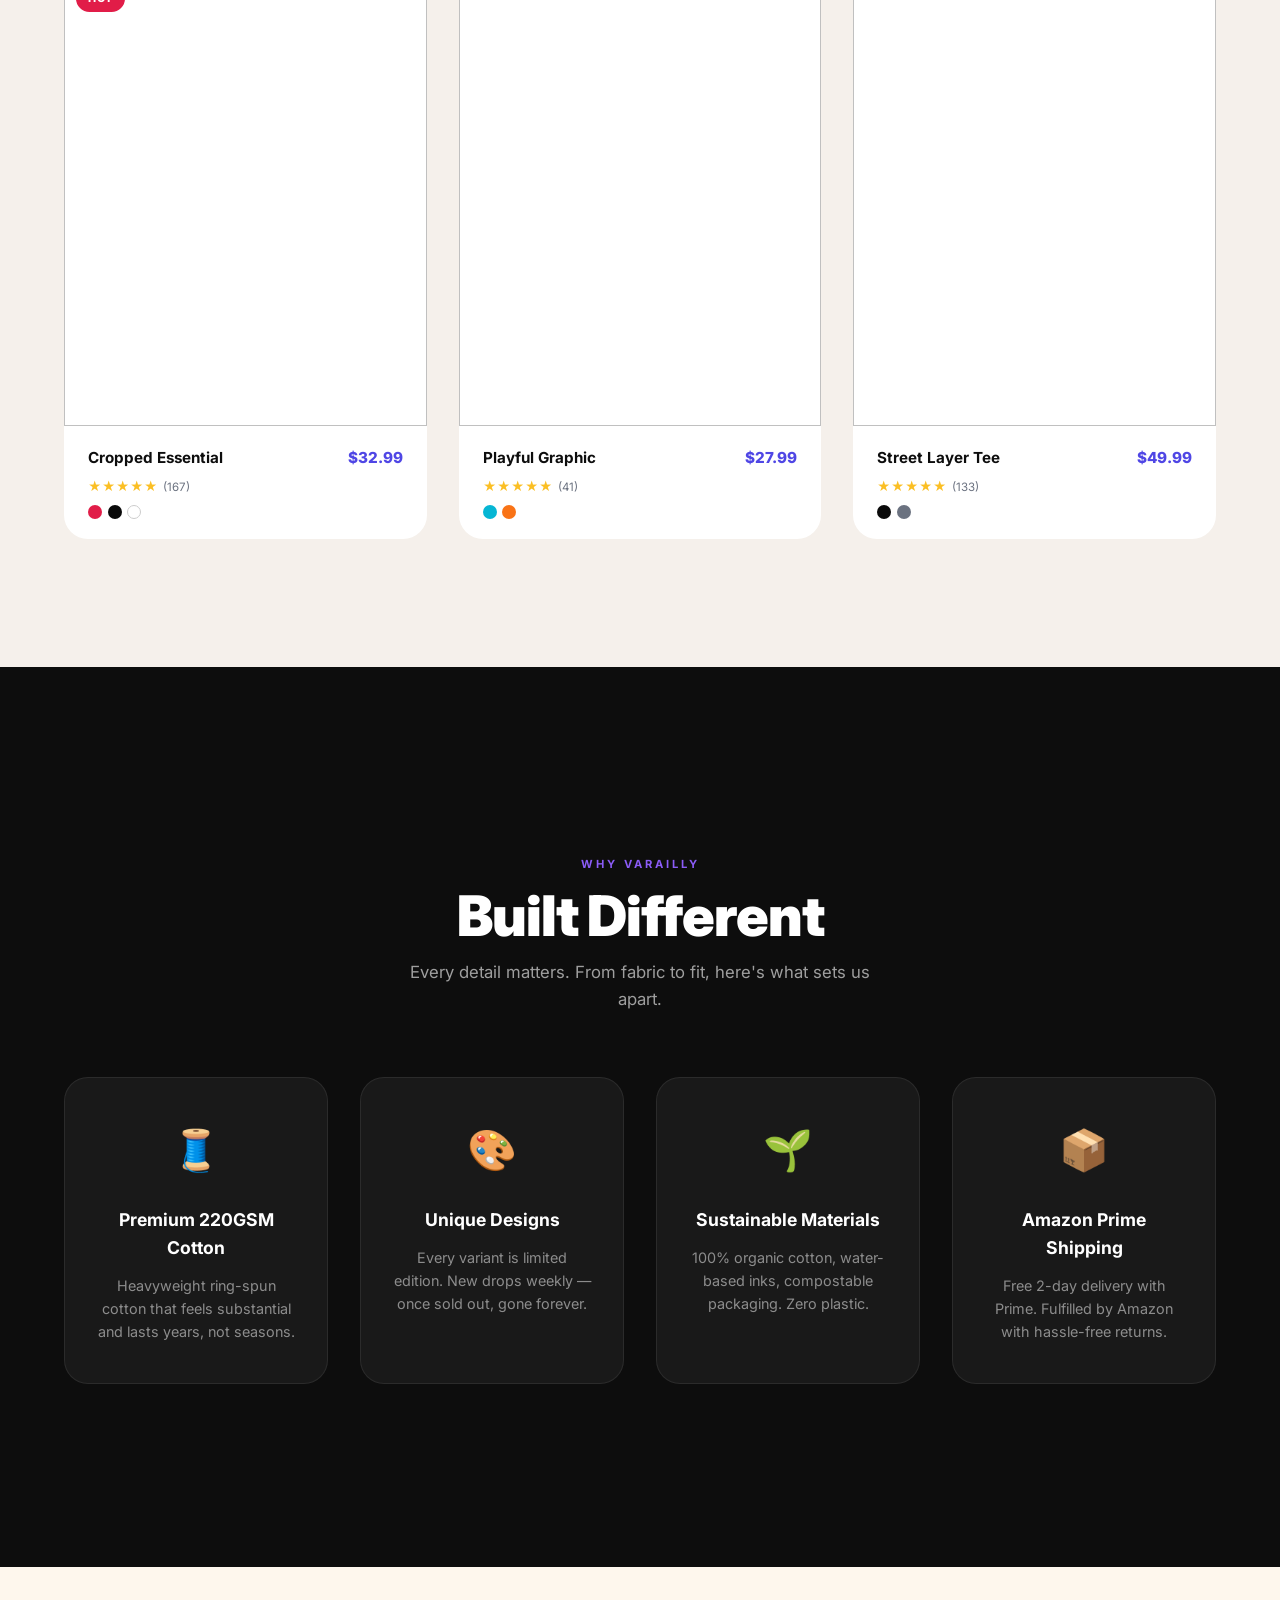
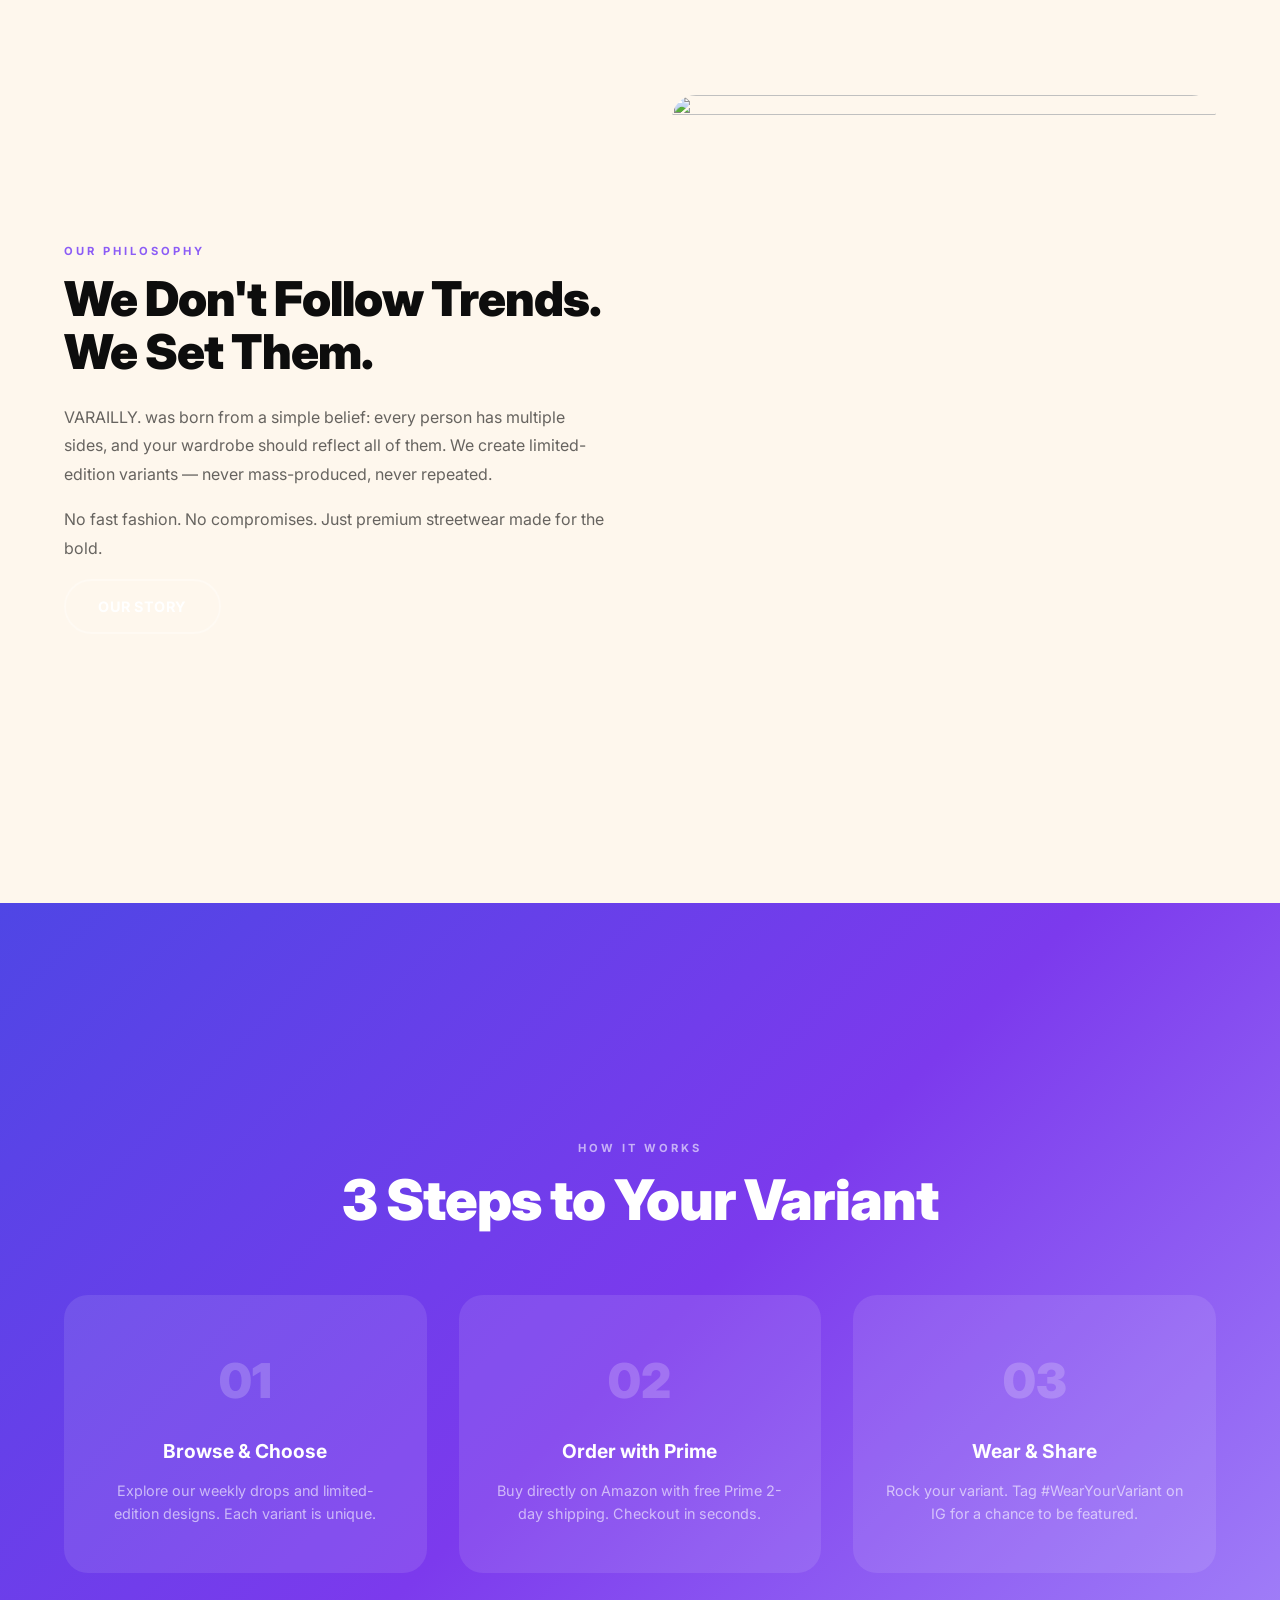
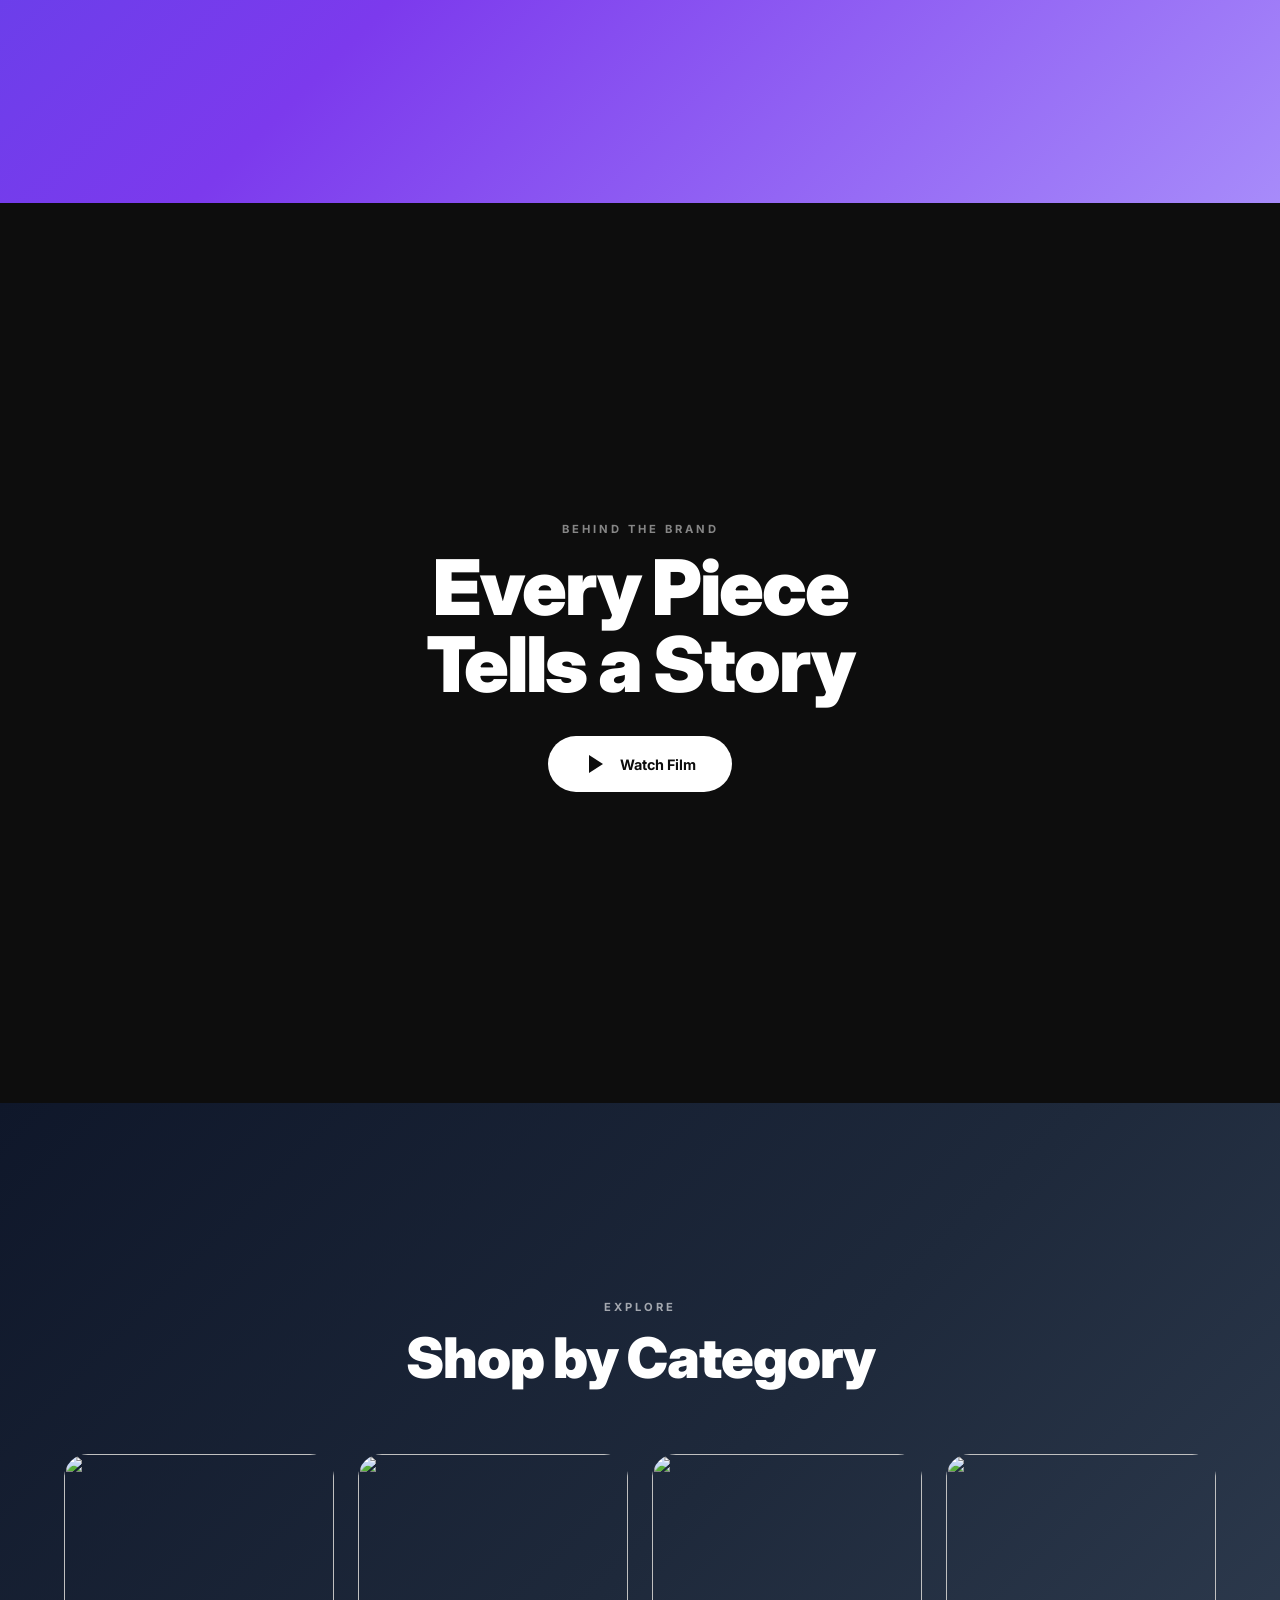
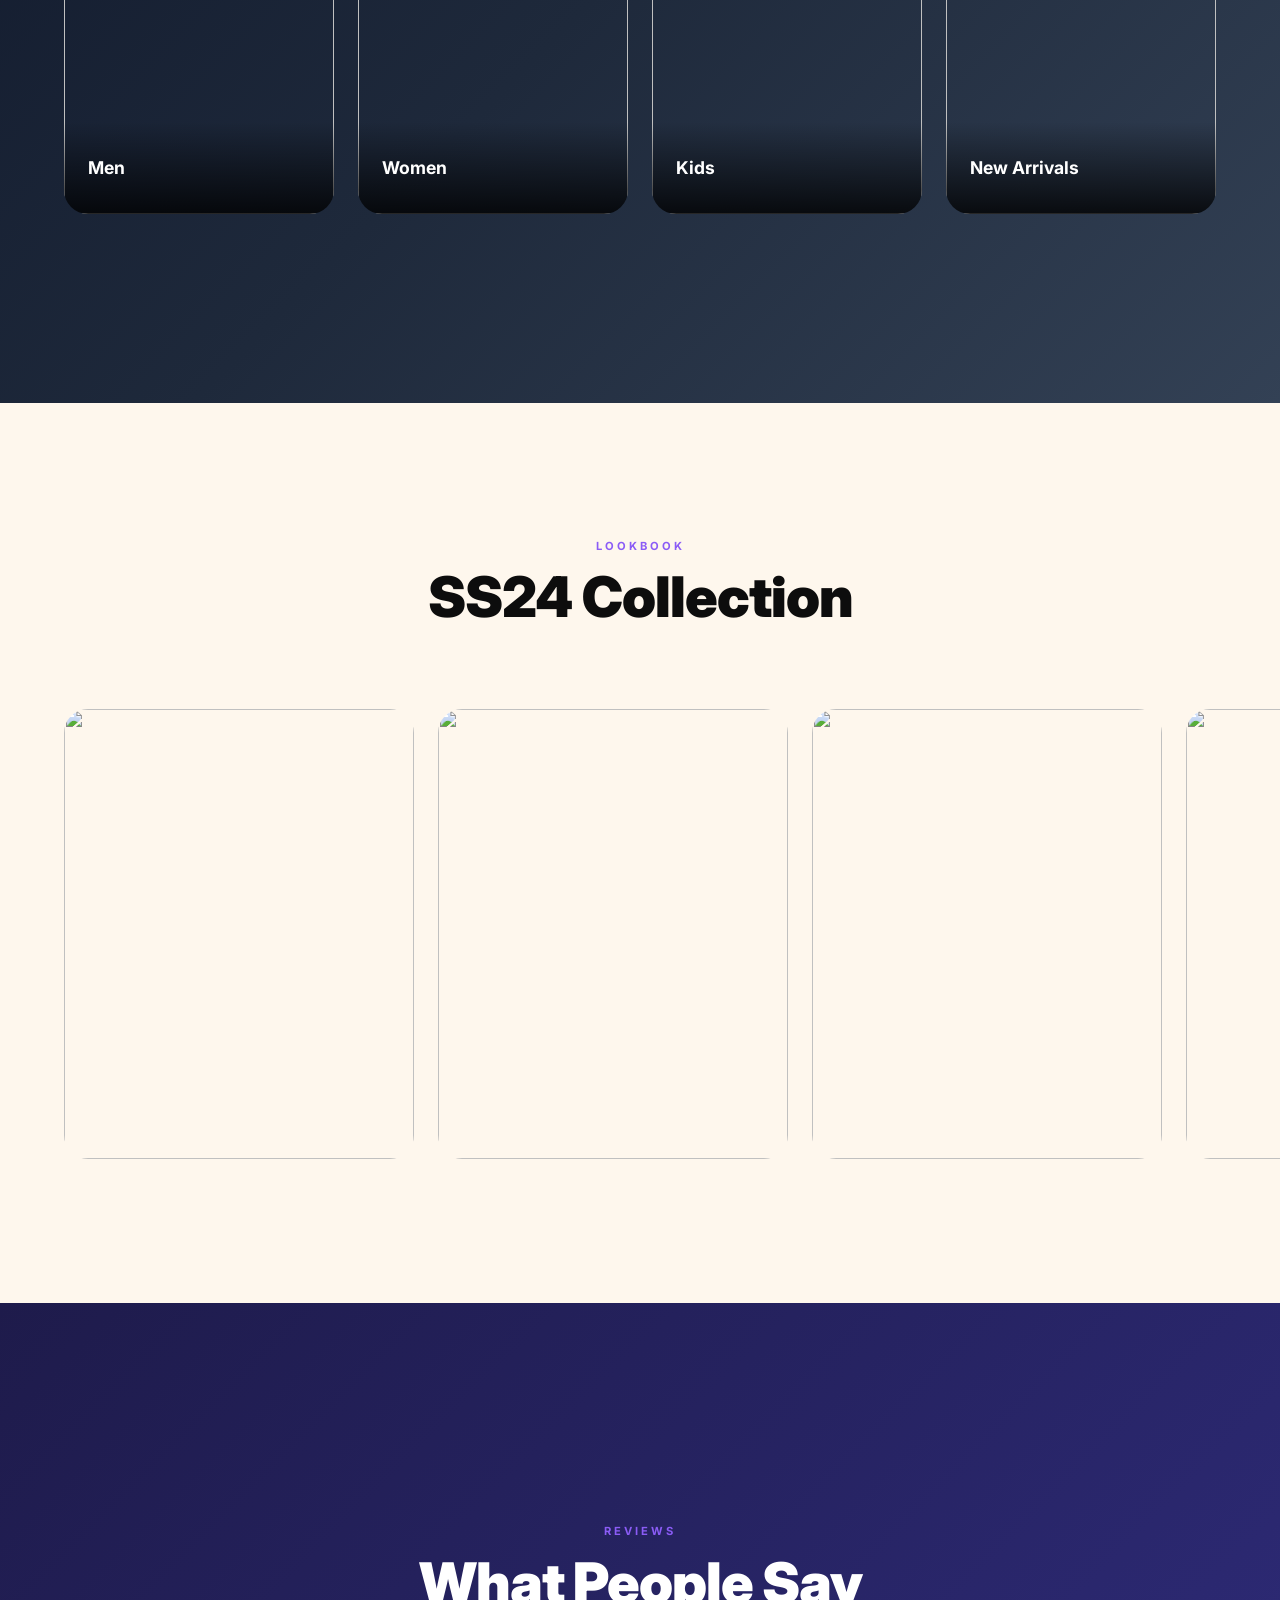
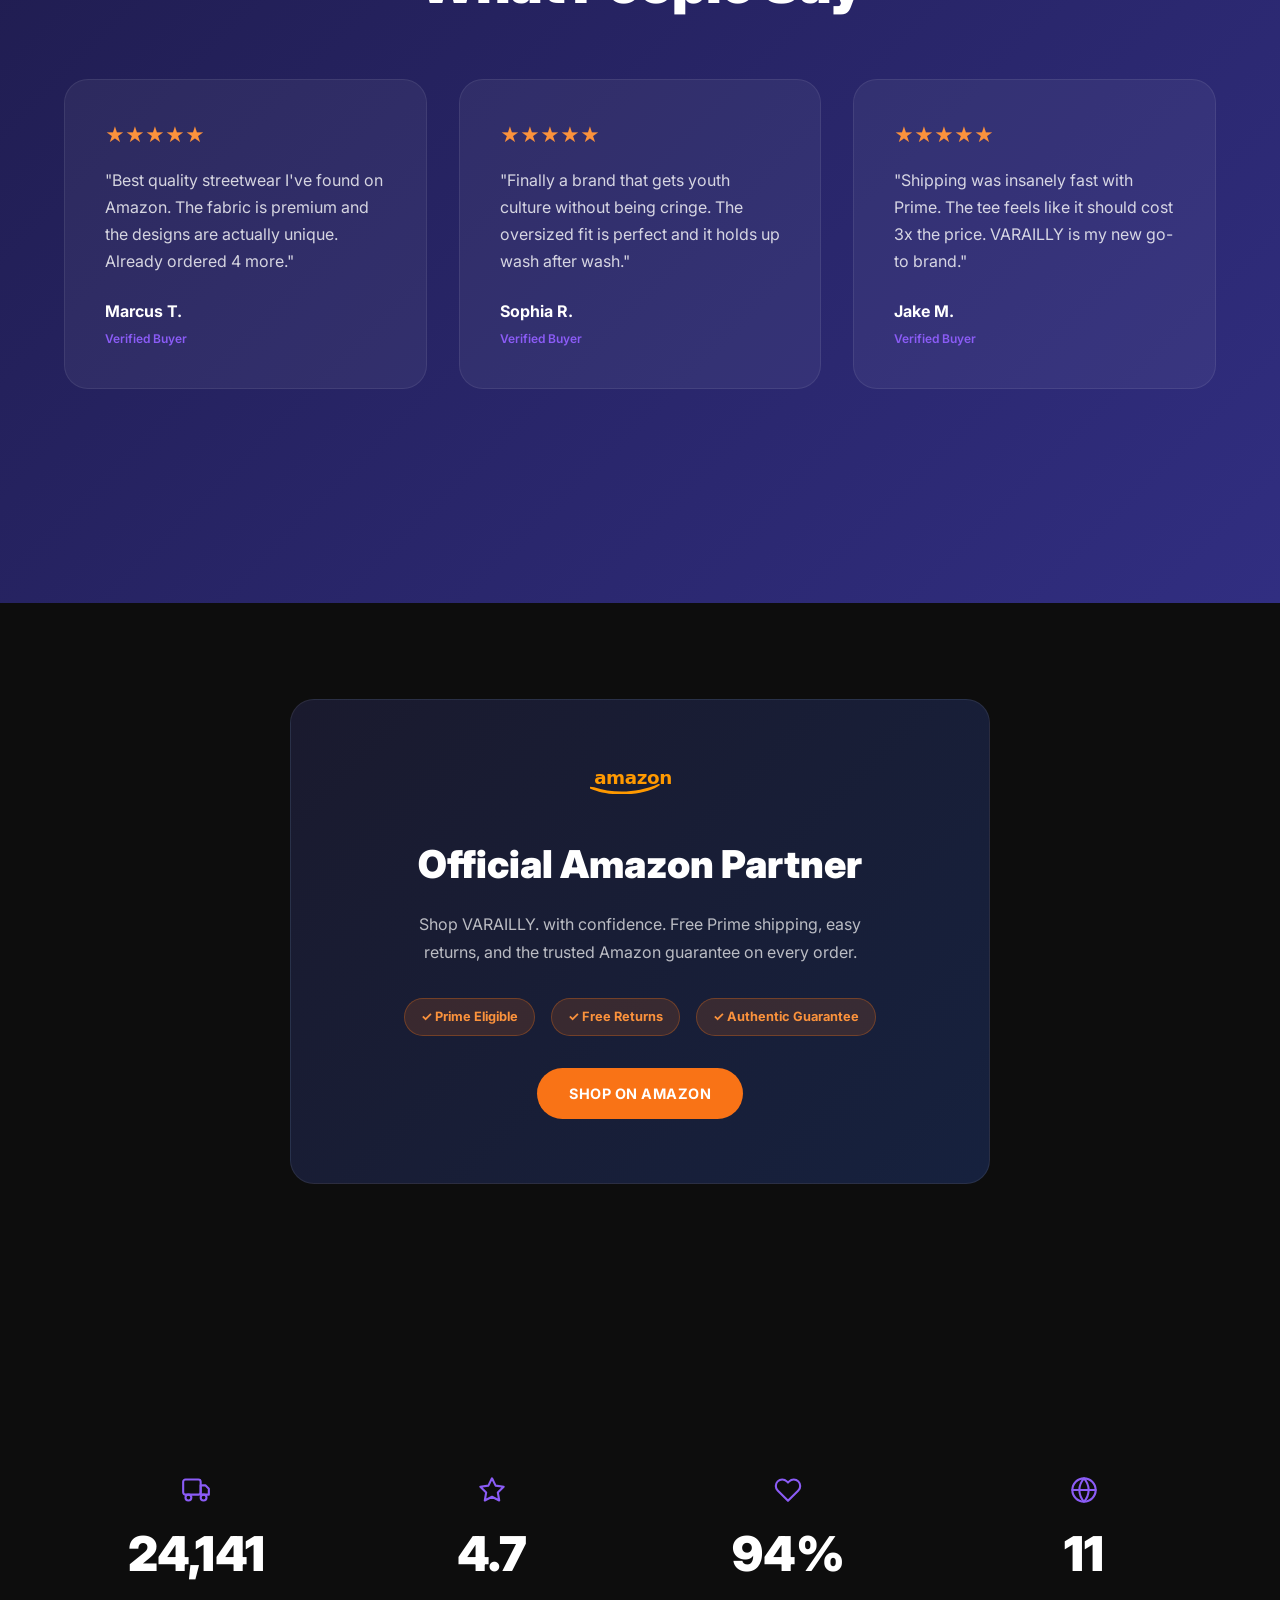
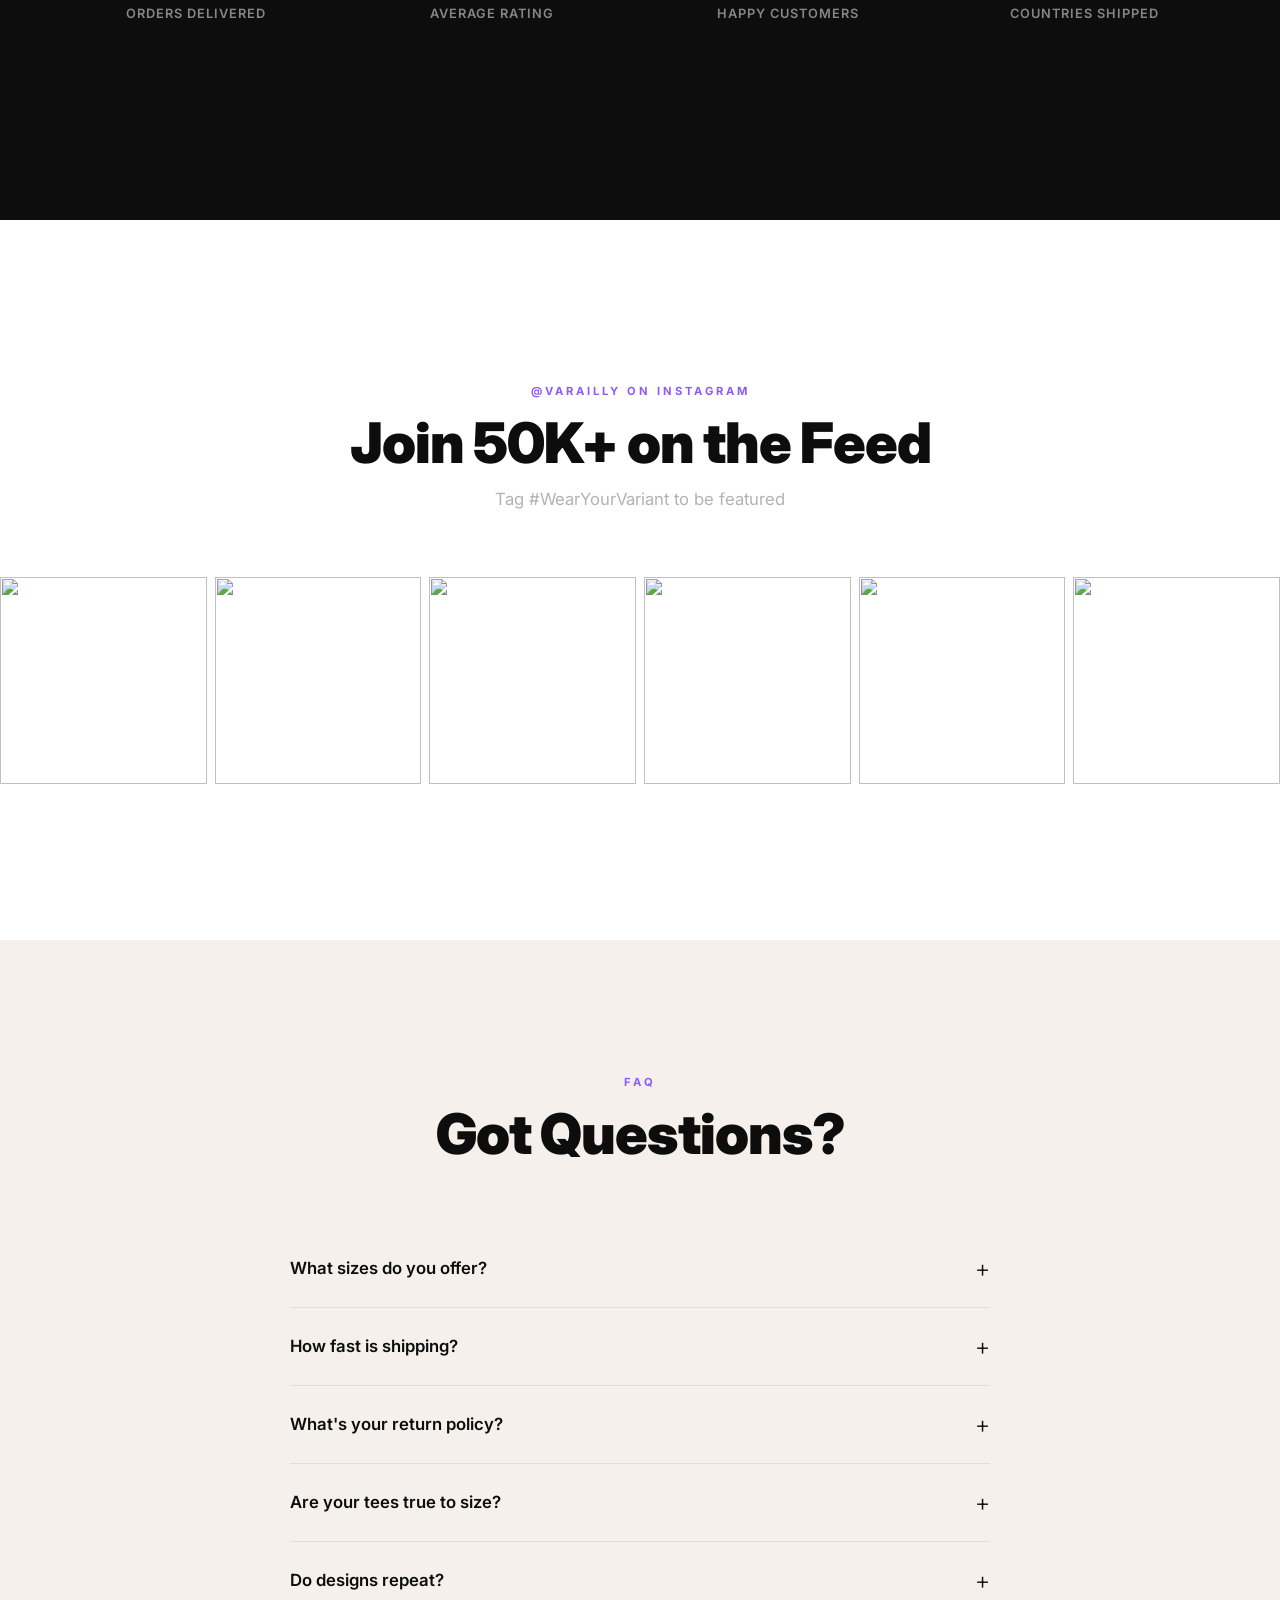
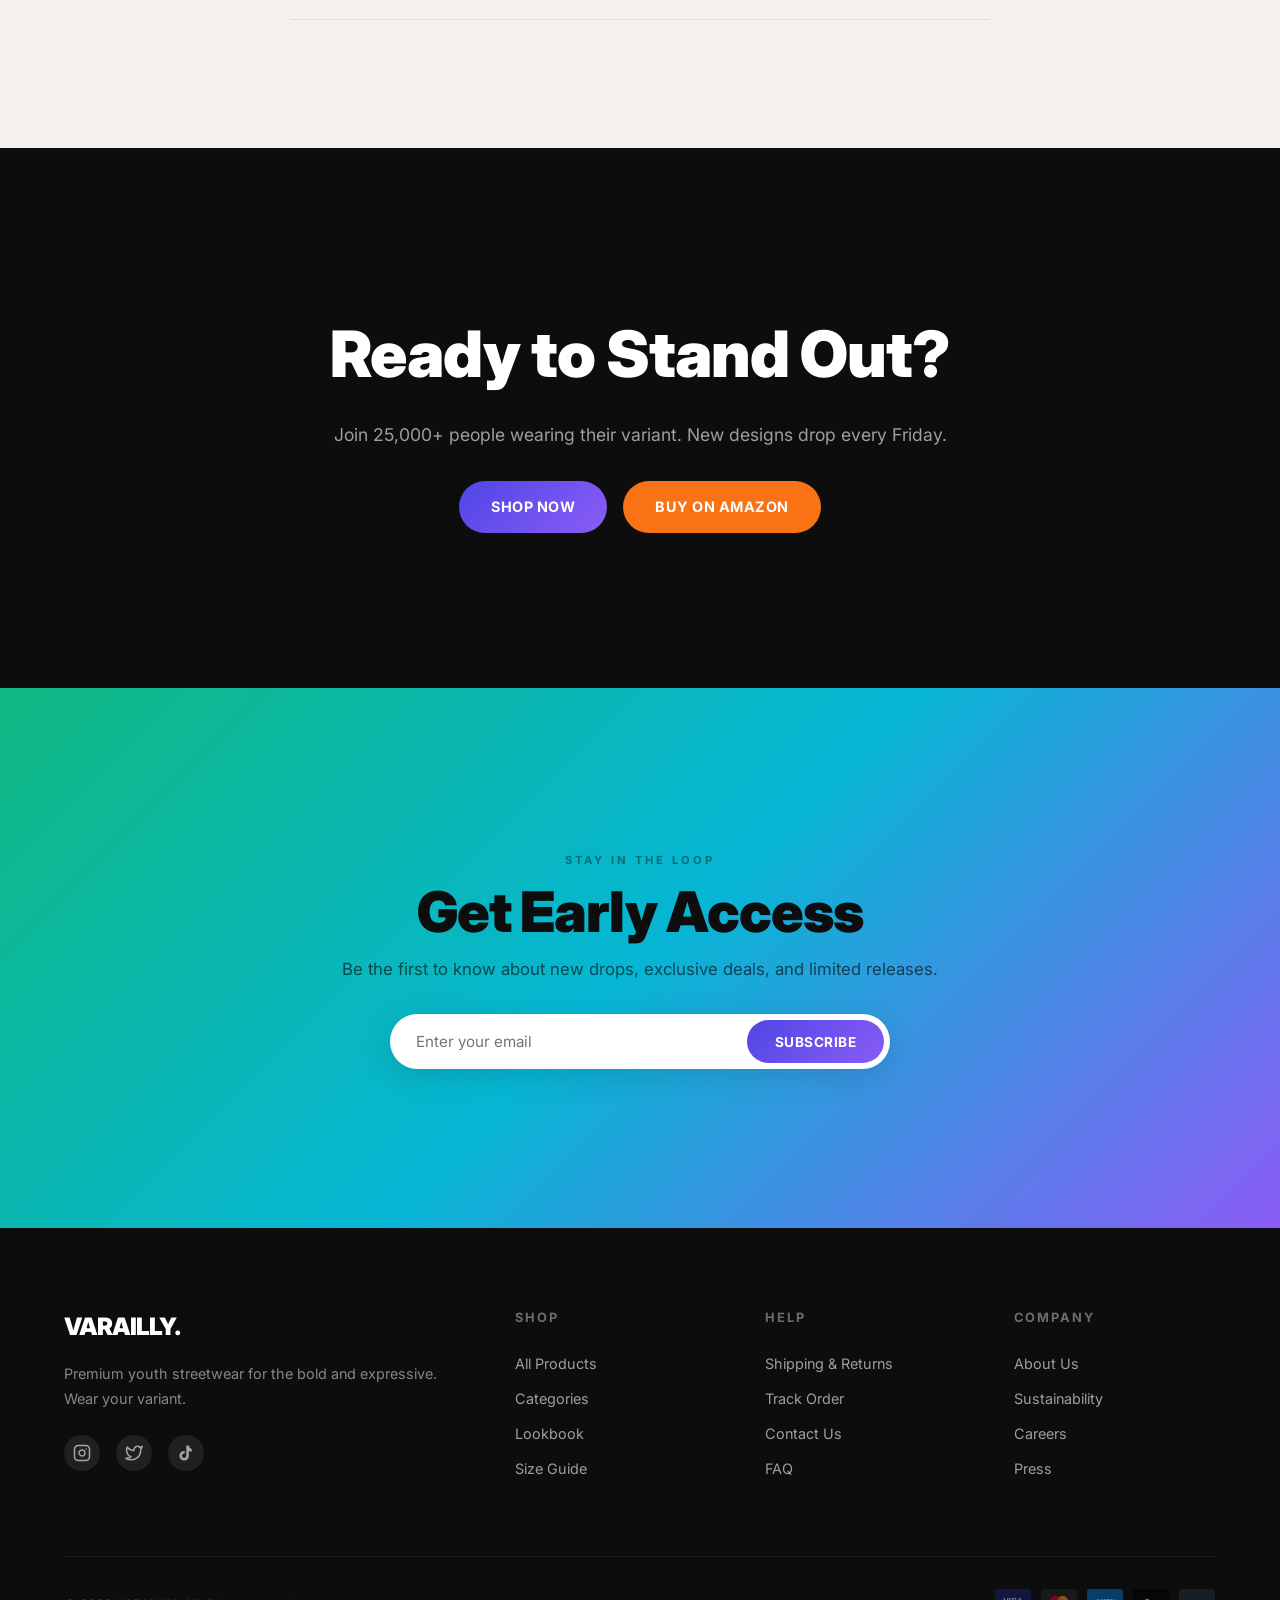
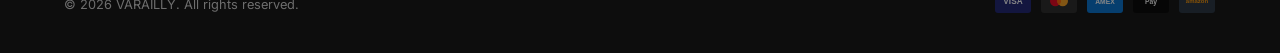
==== commit b270e7fc: "Add real e-commerce features: search, wishlist, quick view, cart persistence Search: - Full-screen s" ====
--- a/index.html
+++ b/index.html
@@ -9,7 +9,7 @@
     <link rel="preconnect" href="https://fonts.gstatic.com" crossorigin>
     <link href="https://fonts.googleapis.com/css2?family=Inter:wght@300;400;500;600;700;800;900&display=swap" rel="stylesheet">
     <link rel="icon" type="image/svg+xml" href="data:image/svg+xml,%3Csvg xmlns='http://www.w3.org/2000/svg' viewBox='0 0 32 32'%3E%3Crect width='32' height='32' rx='6' fill='%230a0a0a'/%3E%3Cpath d='M7 8L16 24L25 8' fill='none' stroke='%23ffffff' stroke-width='3.5' stroke-linecap='round' stroke-linejoin='round'/%3E%3C/svg%3E">
-    <link rel="stylesheet" href="assets/css/style.css?v=25">
+    <link rel="stylesheet" href="assets/css/style.css?v=26">
 </head>
 <body>
 
@@ -43,6 +43,18 @@
                 <a href="contact.html" class="nav-link" data-hover="link">Contact</a>
             </nav>
             <div class="header-actions">
+                <button class="icon-action" id="searchBtn" aria-label="Search">
+                    <svg width="20" height="20" viewBox="0 0 24 24" fill="none" stroke="currentColor" stroke-width="2" stroke-linecap="round" stroke-linejoin="round">
+                        <circle cx="11" cy="11" r="8"></circle>
+                        <line x1="21" y1="21" x2="16.65" y2="16.65"></line>
+                    </svg>
+                </button>
+                <button class="icon-action" id="wishlistBtn" aria-label="Wishlist">
+                    <svg width="20" height="20" viewBox="0 0 24 24" fill="none" stroke="currentColor" stroke-width="2" stroke-linecap="round" stroke-linejoin="round">
+                        <path d="M20.84 4.61a5.5 5.5 0 00-7.78 0L12 5.67l-1.06-1.06a5.5 5.5 0 00-7.78 7.78l1.06 1.06L12 21.23l7.78-7.78 1.06-1.06a5.5 5.5 0 000-7.78z"></path>
+                    </svg>
+                    <span class="badge-count" id="wishlistCount">0</span>
+                </button>
                 <button class="cart-btn" data-hover="button" id="cartBtn">
                     <svg width="20" height="20" viewBox="0 0 24 24" fill="none" stroke="currentColor" stroke-width="2" stroke-linecap="round" stroke-linejoin="round">
                         <path d="M6 2L3 6v14a2 2 0 002 2h14a2 2 0 002-2V6l-3-4z"></path>
@@ -200,6 +212,7 @@
             <div class="products-grid">
                 <div class="product-card reveal" data-category="men">
                     <div class="product-image">
+                        <button class="product-wish" aria-label="Add to wishlist"><svg width="18" height="18" viewBox="0 0 24 24" fill="none" stroke="currentColor" stroke-width="2" stroke-linecap="round" stroke-linejoin="round"><path d="M20.84 4.61a5.5 5.5 0 00-7.78 0L12 5.67l-1.06-1.06a5.5 5.5 0 00-7.78 7.78l1.06 1.06L12 21.23l7.78-7.78 1.06-1.06a5.5 5.5 0 000-7.78z"></path></svg></button>
                         <span class="product-badge badge-new">New</span>
                         <img src="https://images.unsplash.com/photo-1521572163474-6864f9cf17ab?w=600&q=80&auto=format&fit=crop" alt="">
                         <button class="product-quick-add" data-product="Minimal Logo Tee" data-price="34.99">Quick Add</button>
@@ -219,6 +232,7 @@
                 </div>
                 <div class="product-card reveal" data-category="women">
                     <div class="product-image">
+                        <button class="product-wish" aria-label="Add to wishlist"><svg width="18" height="18" viewBox="0 0 24 24" fill="none" stroke="currentColor" stroke-width="2" stroke-linecap="round" stroke-linejoin="round"><path d="M20.84 4.61a5.5 5.5 0 00-7.78 0L12 5.67l-1.06-1.06a5.5 5.5 0 00-7.78 7.78l1.06 1.06L12 21.23l7.78-7.78 1.06-1.06a5.5 5.5 0 000-7.78z"></path></svg></button>
                         <span class="product-badge badge-hot">Hot</span>
                         <img src="https://images.unsplash.com/photo-1583743814966-8936f5b7be1a?w=600&q=80&auto=format&fit=crop" alt="">
                         <button class="product-quick-add" data-product="Graphic Oversized" data-price="44.99">Quick Add</button>
@@ -237,6 +251,7 @@
                 </div>
                 <div class="product-card reveal" data-category="men">
                     <div class="product-image">
+                        <button class="product-wish" aria-label="Add to wishlist"><svg width="18" height="18" viewBox="0 0 24 24" fill="none" stroke="currentColor" stroke-width="2" stroke-linecap="round" stroke-linejoin="round"><path d="M20.84 4.61a5.5 5.5 0 00-7.78 0L12 5.67l-1.06-1.06a5.5 5.5 0 00-7.78 7.78l1.06 1.06L12 21.23l7.78-7.78 1.06-1.06a5.5 5.5 0 000-7.78z"></path></svg></button>
                         <img src="https://images.unsplash.com/photo-1576566588028-4147f3842f27?w=600&q=80&auto=format&fit=crop" alt="">
                         <button class="product-quick-add" data-product="Vintage Wash Crew" data-price="39.99">Quick Add</button>
                     </div>
@@ -254,6 +269,7 @@
                 </div>
                 <div class="product-card reveal" data-category="kids">
                     <div class="product-image">
+                        <button class="product-wish" aria-label="Add to wishlist"><svg width="18" height="18" viewBox="0 0 24 24" fill="none" stroke="currentColor" stroke-width="2" stroke-linecap="round" stroke-linejoin="round"><path d="M20.84 4.61a5.5 5.5 0 00-7.78 0L12 5.67l-1.06-1.06a5.5 5.5 0 00-7.78 7.78l1.06 1.06L12 21.23l7.78-7.78 1.06-1.06a5.5 5.5 0 000-7.78z"></path></svg></button>
                         <span class="product-badge badge-new">New</span>
                         <img src="https://images.unsplash.com/photo-1562157873-818bc0726f68?w=600&q=80&auto=format&fit=crop" alt="">
                         <button class="product-quick-add" data-product="Color Block Kids Tee" data-price="29.99">Quick Add</button>
@@ -273,6 +289,7 @@
                 </div>
                 <div class="product-card reveal" data-category="women">
                     <div class="product-image">
+                        <button class="product-wish" aria-label="Add to wishlist"><svg width="18" height="18" viewBox="0 0 24 24" fill="none" stroke="currentColor" stroke-width="2" stroke-linecap="round" stroke-linejoin="round"><path d="M20.84 4.61a5.5 5.5 0 00-7.78 0L12 5.67l-1.06-1.06a5.5 5.5 0 00-7.78 7.78l1.06 1.06L12 21.23l7.78-7.78 1.06-1.06a5.5 5.5 0 000-7.78z"></path></svg></button>
                         <img src="https://images.unsplash.com/photo-1622445275576-721325763afe?w=600&q=80&auto=format&fit=crop" alt="">
                         <button class="product-quick-add" data-product="Statement Print" data-price="42.99">Quick Add</button>
                     </div>
@@ -290,6 +307,7 @@
                 </div>
                 <div class="product-card reveal" data-category="men">
                     <div class="product-image">
+                        <button class="product-wish" aria-label="Add to wishlist"><svg width="18" height="18" viewBox="0 0 24 24" fill="none" stroke="currentColor" stroke-width="2" stroke-linecap="round" stroke-linejoin="round"><path d="M20.84 4.61a5.5 5.5 0 00-7.78 0L12 5.67l-1.06-1.06a5.5 5.5 0 00-7.78 7.78l1.06 1.06L12 21.23l7.78-7.78 1.06-1.06a5.5 5.5 0 000-7.78z"></path></svg></button>
                         <span class="product-badge badge-sale">-20%</span>
                         <img src="https://images.unsplash.com/photo-1618354691373-d851c5c3a990?w=600&q=80&auto=format&fit=crop" alt="">
                         <button class="product-quick-add" data-product="Earth Tone Classic" data-price="36.99">Quick Add</button>
@@ -308,6 +326,7 @@
                 </div>
                 <div class="product-card reveal" data-category="women">
                     <div class="product-image">
+                        <button class="product-wish" aria-label="Add to wishlist"><svg width="18" height="18" viewBox="0 0 24 24" fill="none" stroke="currentColor" stroke-width="2" stroke-linecap="round" stroke-linejoin="round"><path d="M20.84 4.61a5.5 5.5 0 00-7.78 0L12 5.67l-1.06-1.06a5.5 5.5 0 00-7.78 7.78l1.06 1.06L12 21.23l7.78-7.78 1.06-1.06a5.5 5.5 0 000-7.78z"></path></svg></button>
                         <span class="product-badge badge-hot">Hot</span>
                         <img src="https://images.unsplash.com/photo-1515886657613-9f3515b0c78f?w=600&q=80&auto=format&fit=crop" alt="">
                         <button class="product-quick-add" data-product="Cropped Essential" data-price="32.99">Quick Add</button>
@@ -327,6 +346,7 @@
                 </div>
                 <div class="product-card reveal" data-category="kids">
                     <div class="product-image">
+                        <button class="product-wish" aria-label="Add to wishlist"><svg width="18" height="18" viewBox="0 0 24 24" fill="none" stroke="currentColor" stroke-width="2" stroke-linecap="round" stroke-linejoin="round"><path d="M20.84 4.61a5.5 5.5 0 00-7.78 0L12 5.67l-1.06-1.06a5.5 5.5 0 00-7.78 7.78l1.06 1.06L12 21.23l7.78-7.78 1.06-1.06a5.5 5.5 0 000-7.78z"></path></svg></button>
                         <img src="https://images.unsplash.com/photo-1519238263530-99bdd11df2ea?w=600&q=80&auto=format&fit=crop" alt="">
                         <button class="product-quick-add" data-product="Playful Graphic" data-price="27.99">Quick Add</button>
                     </div>
@@ -344,6 +364,7 @@
                 </div>
                 <div class="product-card reveal" data-category="men">
                     <div class="product-image">
+                        <button class="product-wish" aria-label="Add to wishlist"><svg width="18" height="18" viewBox="0 0 24 24" fill="none" stroke="currentColor" stroke-width="2" stroke-linecap="round" stroke-linejoin="round"><path d="M20.84 4.61a5.5 5.5 0 00-7.78 0L12 5.67l-1.06-1.06a5.5 5.5 0 00-7.78 7.78l1.06 1.06L12 21.23l7.78-7.78 1.06-1.06a5.5 5.5 0 000-7.78z"></path></svg></button>
                         <img src="https://images.unsplash.com/photo-1503341504253-dff4f94032fc?w=600&q=80&auto=format&fit=crop" alt="">
                         <button class="product-quick-add" data-product="Street Layer Tee" data-price="49.99">Quick Add</button>
                     </div>
@@ -785,6 +806,99 @@
     <div class="toast" id="toast">
         <span class="toast-text" id="toastText">Added to cart!</span>
     </div>
+
+    <!-- Search Overlay -->
+    <div class="search-overlay" id="searchOverlay">
+        <div class="search-panel">
+            <button class="search-close" id="searchClose" aria-label="Close search">✕</button>
+            <div class="search-input-wrap">
+                <svg width="22" height="22" viewBox="0 0 24 24" fill="none" stroke="currentColor" stroke-width="2" stroke-linecap="round" stroke-linejoin="round">
+                    <circle cx="11" cy="11" r="8"></circle>
+                    <line x1="21" y1="21" x2="16.65" y2="16.65"></line>
+                </svg>
+                <input type="text" id="searchInput" placeholder="Search products..." autocomplete="off">
+            </div>
+            <div class="search-results" id="searchResults">
+                <p class="search-hint">Start typing to search our collection</p>
+            </div>
+        </div>
+    </div>
+
+    <!-- Product Quick View Modal -->
+    <div class="modal-overlay quickview-overlay" id="quickViewModal">
+        <div class="quickview-box">
+            <button class="modal-close" id="quickViewClose">✕</button>
+            <div class="quickview-grid">
+                <div class="quickview-image">
+                    <img id="qvImage" src="" alt="">
+                    <span class="product-badge badge-new" id="qvBadge" style="display:none;">New</span>
+                </div>
+                <div class="quickview-details">
+                    <div class="qv-rating" id="qvRating">★★★★★ <span>(0)</span></div>
+                    <h3 class="qv-title" id="qvTitle">Product</h3>
+                    <div class="qv-price" id="qvPrice">$0.00</div>
+                    <p class="qv-desc">Premium 220 GSM ring-spun cotton. Pre-shrunk, double-stitched hems, and screen-printed with water-based inks. Built to last years, not seasons.</p>
+
+                    <div class="qv-section">
+                        <span class="qv-label">Category</span>
+                        <div class="qv-options" id="qvCategories">
+                            <button class="qv-chip" data-category="Men">Men</button>
+                            <button class="qv-chip" data-category="Women">Women</button>
+                            <button class="qv-chip" data-category="Kids">Kids</button>
+                            <button class="qv-chip" data-category="Unisex">Unisex</button>
+                        </div>
+                    </div>
+
+                    <div class="qv-section">
+                        <span class="qv-label">Size</span>
+                        <div class="qv-options" id="qvSizes">
+                            <button class="qv-chip" data-size="S">S</button>
+                            <button class="qv-chip" data-size="M">M</button>
+                            <button class="qv-chip active" data-size="L">L</button>
+                            <button class="qv-chip" data-size="XL">XL</button>
+                            <button class="qv-chip" data-size="XXL">XXL</button>
+                        </div>
+                    </div>
+
+                    <div class="qv-section">
+                        <span class="qv-label">Quantity</span>
+                        <div class="qv-qty">
+                            <button class="qty-btn" id="qtyMinus">−</button>
+                            <span id="qtyValue">1</span>
+                            <button class="qty-btn" id="qtyPlus">+</button>
+                        </div>
+                    </div>
+
+                    <div class="qv-actions">
+                        <button class="btn btn-primary qv-add" id="qvAddBtn">Add to Cart</button>
+                        <button class="qv-wish" id="qvWishBtn" aria-label="Add to wishlist">
+                            <svg width="20" height="20" viewBox="0 0 24 24" fill="none" stroke="currentColor" stroke-width="2" stroke-linecap="round" stroke-linejoin="round">
+                                <path d="M20.84 4.61a5.5 5.5 0 00-7.78 0L12 5.67l-1.06-1.06a5.5 5.5 0 00-7.78 7.78l1.06 1.06L12 21.23l7.78-7.78 1.06-1.06a5.5 5.5 0 000-7.78z"></path>
+                            </svg>
+                        </button>
+                    </div>
+
+                    <div class="qv-perks">
+                        <span>🚚 Free shipping over $50</span>
+                        <span>↩️ 30-day returns</span>
+                        <span>⚡ Prime 2-day delivery</span>
+                    </div>
+                </div>
+            </div>
+        </div>
+    </div>
+
+    <!-- Wishlist Drawer -->
+    <div class="cart-overlay" id="wishOverlay"></div>
+    <aside class="cart-drawer" id="wishDrawer">
+        <div class="cart-drawer-header">
+            <h3>Wishlist</h3>
+            <button class="cart-close" id="wishClose" aria-label="Close wishlist">✕</button>
+        </div>
+        <div class="cart-drawer-body" id="wishBody">
+            <p class="cart-empty" id="wishEmpty">Your wishlist is empty.<br>Tap the heart on any product.</p>
+        </div>
+    </aside>
 
     <!-- Category Selector Modal -->
     <div class="modal-overlay" id="categoryModal">
@@ -836,6 +950,10 @@
             <h3>Your Cart</h3>
             <button class="cart-close" id="cartClose" aria-label="Close cart">✕</button>
         </div>
+        <div class="ship-progress" id="shipProgress">
+            <p class="ship-progress-text" id="shipProgressText">Add <strong>$50.00</strong> more for free shipping</p>
+            <div class="ship-progress-bar"><div class="ship-progress-fill" id="shipProgressFill"></div></div>
+        </div>
         <div class="cart-drawer-body" id="cartBody">
             <p class="cart-empty" id="cartEmpty">Your cart is empty.<br>Start adding some heat.</p>
         </div>
@@ -849,6 +967,6 @@
         </div>
     </aside>
 
-    <script src="assets/js/main.js?v=25"></script>
+    <script src="assets/js/main.js?v=26"></script>
 </body>
 </html>
--- a/assets/css/style.css
+++ b/assets/css/style.css
@@ -2400,3 +2400,358 @@
     from { opacity: 0; transform: translateY(20px) scale(.95); }
     to { opacity: 1; transform: translateY(0) scale(1); }
 }
+
+
+
+/* =========================================
+   HEADER ICON ACTIONS (search + wishlist)
+   ========================================= */
+.icon-action {
+    position: relative;
+    padding: 8px;
+    color: var(--color-white);
+    transition: color .3s;
+}
+.icon-action:hover { color: var(--color-purple); }
+.badge-count {
+    position: absolute;
+    top: 0;
+    right: 0;
+    background: var(--color-pink);
+    color: #fff;
+    font-size: .6rem;
+    font-weight: 800;
+    min-width: 16px;
+    height: 16px;
+    border-radius: 8px;
+    display: flex;
+    align-items: center;
+    justify-content: center;
+    padding: 0 4px;
+}
+
+/* =========================================
+   SEARCH OVERLAY
+   ========================================= */
+.search-overlay {
+    position: fixed;
+    inset: 0;
+    z-index: 10001;
+    background: rgba(10,10,10,.96);
+    backdrop-filter: blur(12px);
+    opacity: 0;
+    visibility: hidden;
+    transition: all .3s ease;
+    padding-top: 12vh;
+}
+.search-overlay.active { opacity: 1; visibility: visible; }
+.search-panel {
+    width: min(680px, 90vw);
+    margin: 0 auto;
+    position: relative;
+}
+.search-close {
+    position: absolute;
+    top: -50px;
+    right: 0;
+    width: 36px;
+    height: 36px;
+    border-radius: 50%;
+    background: rgba(255,255,255,.08);
+    color: #fff;
+    font-size: 1rem;
+    display: grid;
+    place-items: center;
+    transition: background .2s;
+}
+.search-close:hover { background: rgba(255,255,255,.16); }
+.search-input-wrap {
+    display: flex;
+    align-items: center;
+    gap: 1rem;
+    padding: 1.25rem 1.5rem;
+    background: rgba(255,255,255,.06);
+    border: 1px solid rgba(255,255,255,.12);
+    border-radius: var(--radius-md);
+    color: var(--color-white);
+}
+.search-input-wrap:focus-within {
+    border-color: var(--color-purple);
+}
+.search-input-wrap input {
+    flex: 1;
+    background: transparent;
+    border: none;
+    outline: none;
+    font-size: 1.1rem;
+    font-family: var(--font);
+    color: var(--color-white);
+}
+.search-input-wrap input::placeholder { color: rgba(255,255,255,.4); }
+.search-results {
+    margin-top: 1.5rem;
+    max-height: 55vh;
+    overflow-y: auto;
+}
+.search-hint {
+    text-align: center;
+    color: rgba(255,255,255,.35);
+    font-size: .9rem;
+    padding: 2rem 0;
+}
+.search-result {
+    display: flex;
+    align-items: center;
+    gap: 1rem;
+    padding: .85rem 1rem;
+    border-radius: var(--radius-md);
+    cursor: pointer;
+    transition: background .2s;
+    color: var(--color-white);
+}
+.search-result:hover { background: rgba(255,255,255,.06); }
+.search-result img {
+    width: 52px;
+    height: 62px;
+    object-fit: cover;
+    border-radius: var(--radius-sm);
+    flex-shrink: 0;
+}
+.search-result-info { flex: 1; }
+.search-result-name { font-weight: 700; font-size: .92rem; }
+.search-result-cat {
+    font-size: .75rem;
+    color: rgba(255,255,255,.45);
+    text-transform: capitalize;
+}
+.search-result-price {
+    font-weight: 800;
+    color: var(--color-green);
+    font-size: .92rem;
+}
+
+/* =========================================
+   PRODUCT WISHLIST HEART
+   ========================================= */
+.product-wish {
+    position: absolute;
+    top: 12px;
+    right: 12px;
+    z-index: 4;
+    width: 34px;
+    height: 34px;
+    border-radius: 50%;
+    background: rgba(255,255,255,.92);
+    color: #333;
+    display: grid;
+    place-items: center;
+    opacity: 0;
+    transform: translateY(-6px);
+    transition: all .3s ease;
+}
+.product-card:hover .product-wish { opacity: 1; transform: translateY(0); }
+.product-wish:hover { background: #fff; transform: scale(1.1); }
+.product-wish.active {
+    opacity: 1;
+    transform: translateY(0);
+    background: var(--color-pink);
+    color: #fff;
+}
+.product-wish.active svg { fill: currentColor; }
+
+/* =========================================
+   QUICK VIEW MODAL
+   ========================================= */
+.quickview-overlay { z-index: 10002; }
+.quickview-box {
+    background: var(--color-white);
+    border-radius: var(--radius-lg);
+    width: min(880px, 92vw);
+    max-height: 90vh;
+    overflow-y: auto;
+    position: relative;
+    transform: translateY(20px) scale(.96);
+    transition: transform .35s cubic-bezier(.4,0,.2,1);
+    color: var(--color-black);
+}
+.quickview-overlay.active .quickview-box { transform: translateY(0) scale(1); }
+.quickview-grid {
+    display: grid;
+    grid-template-columns: 1fr 1fr;
+}
+.quickview-image {
+    position: relative;
+    background: #f0f0f0;
+}
+.quickview-image img {
+    width: 100%;
+    height: 100%;
+    object-fit: cover;
+    min-height: 420px;
+    border-radius: var(--radius-lg) 0 0 var(--radius-lg);
+}
+.quickview-details { padding: 2.5rem 2.5rem 2rem; }
+.qv-rating {
+    font-size: .85rem;
+    color: #fbbf24;
+    letter-spacing: 1px;
+    margin-bottom: .5rem;
+}
+.qv-rating span { color: var(--color-grey); font-size: .75rem; letter-spacing: 0; }
+.qv-title {
+    font-size: 1.6rem;
+    font-weight: 900;
+    letter-spacing: -.5px;
+    margin-bottom: .4rem;
+}
+.qv-price {
+    font-size: 1.5rem;
+    font-weight: 800;
+    color: var(--color-indigo);
+    margin-bottom: 1rem;
+}
+.qv-desc {
+    font-size: .88rem;
+    color: #666;
+    line-height: 1.7;
+    margin-bottom: 1.5rem;
+}
+.qv-section { margin-bottom: 1.25rem; }
+.qv-label {
+    display: block;
+    font-size: .72rem;
+    font-weight: 800;
+    text-transform: uppercase;
+    letter-spacing: 1px;
+    color: #999;
+    margin-bottom: .6rem;
+}
+.qv-options { display: flex; gap: .45rem; flex-wrap: wrap; }
+.qv-chip {
+    padding: .55rem 1.1rem;
+    border-radius: var(--radius-pill);
+    border: 2px solid #e8e8e8;
+    background: #fafafa;
+    font-size: .82rem;
+    font-weight: 700;
+    transition: all .2s;
+}
+.qv-chip:hover { border-color: #ccc; }
+.qv-chip.active {
+    border-color: var(--color-indigo);
+    background: rgba(79,70,229,.06);
+    color: var(--color-indigo);
+}
+.qv-qty {
+    display: inline-flex;
+    align-items: center;
+    gap: 1.2rem;
+    border: 2px solid #e8e8e8;
+    border-radius: var(--radius-pill);
+    padding: .35rem 1rem;
+}
+.qty-btn {
+    font-size: 1.2rem;
+    font-weight: 700;
+    color: #555;
+    width: 24px;
+    transition: color .2s;
+}
+.qty-btn:hover { color: var(--color-indigo); }
+#qtyValue { font-weight: 800; min-width: 20px; text-align: center; }
+.qv-actions {
+    display: flex;
+    gap: .75rem;
+    margin: 1.5rem 0 1.25rem;
+}
+.qv-add { flex: 1; padding: 1rem; font-size: .95rem; }
+.qv-wish {
+    width: 52px;
+    border-radius: var(--radius-pill);
+    border: 2px solid #e8e8e8;
+    color: #555;
+    display: grid;
+    place-items: center;
+    transition: all .25s;
+}
+.qv-wish:hover { border-color: var(--color-pink); color: var(--color-pink); }
+.qv-wish.active {
+    background: var(--color-pink);
+    border-color: var(--color-pink);
+    color: #fff;
+}
+.qv-wish.active svg { fill: currentColor; }
+.qv-perks {
+    display: flex;
+    flex-direction: column;
+    gap: .45rem;
+    padding-top: 1.25rem;
+    border-top: 1px solid #eee;
+    font-size: .8rem;
+    color: #666;
+}
+
+@media (max-width: 768px) {
+    .quickview-grid { grid-template-columns: 1fr; }
+    .quickview-image img {
+        min-height: 280px;
+        border-radius: var(--radius-lg) var(--radius-lg) 0 0;
+    }
+    .quickview-details { padding: 1.75rem; }
+}
+
+/* =========================================
+   FREE SHIPPING PROGRESS (cart)
+   ========================================= */
+.ship-progress {
+    padding: 1rem 1.5rem;
+    background: #f7f7f7;
+    border-bottom: 1px solid rgba(0,0,0,.06);
+}
+.ship-progress-text {
+    font-size: .8rem;
+    font-weight: 600;
+    color: #444;
+    margin-bottom: .6rem;
+}
+.ship-progress-text strong { color: var(--color-indigo); }
+.ship-progress-bar {
+    height: 6px;
+    background: #e2e2e2;
+    border-radius: 3px;
+    overflow: hidden;
+}
+.ship-progress-fill {
+    height: 100%;
+    width: 0%;
+    background: linear-gradient(90deg, var(--color-indigo), var(--color-purple));
+    border-radius: 3px;
+    transition: width .5s cubic-bezier(.4,0,.2,1);
+}
+.ship-progress.complete .ship-progress-fill {
+    background: linear-gradient(90deg, var(--color-green), #06b6d4);
+}
+
+/* Wishlist drawer item */
+.wish-item {
+    display: flex;
+    align-items: center;
+    gap: 1rem;
+    padding: 1rem 0;
+    border-bottom: 1px solid rgba(0,0,0,.06);
+}
+.wish-item img {
+    width: 56px;
+    height: 68px;
+    object-fit: cover;
+    border-radius: var(--radius-sm);
+}
+.wish-item-info { flex: 1; }
+.wish-item-name { font-weight: 700; font-size: .88rem; margin-bottom: .2rem; }
+.wish-item-price { font-size: .82rem; color: var(--color-indigo); font-weight: 700; }
+.wish-item-remove {
+    font-size: .72rem;
+    color: var(--color-grey);
+    transition: color .2s;
+}
+.wish-item-remove:hover { color: var(--color-pink); }
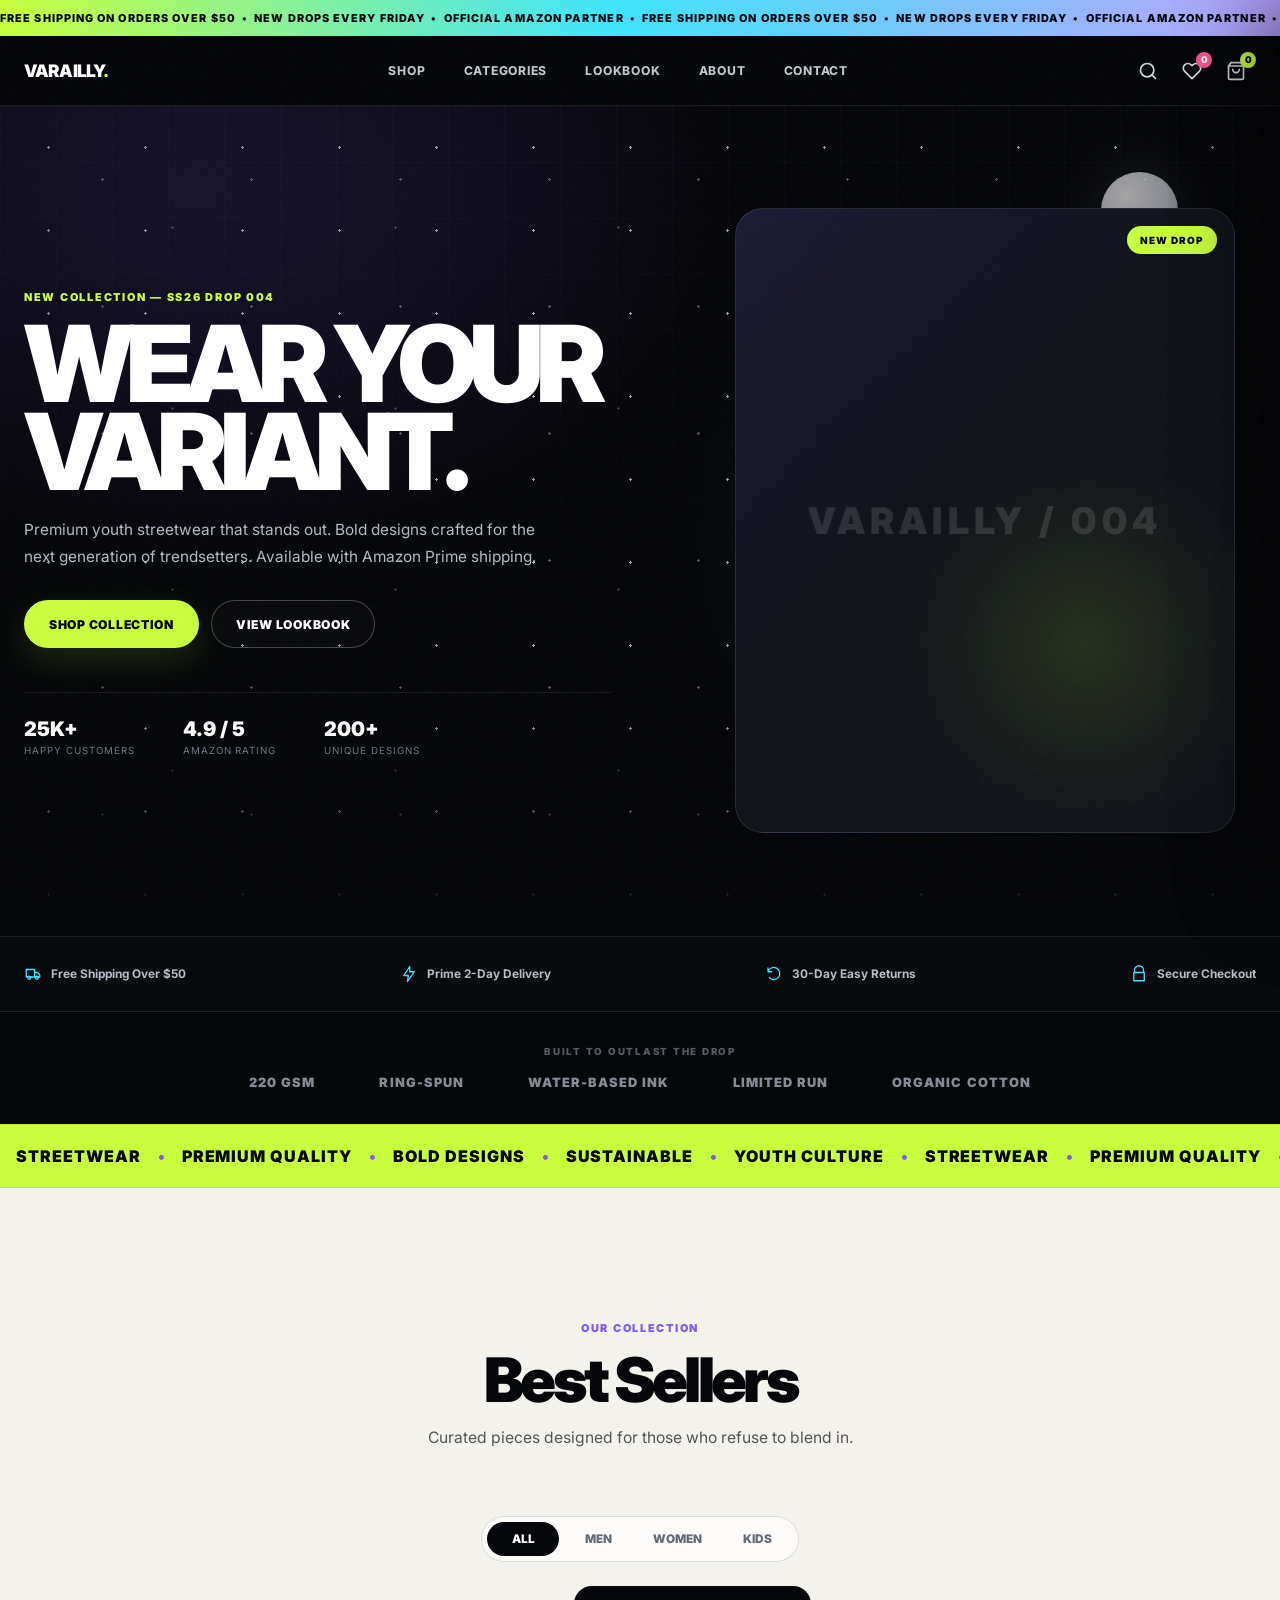
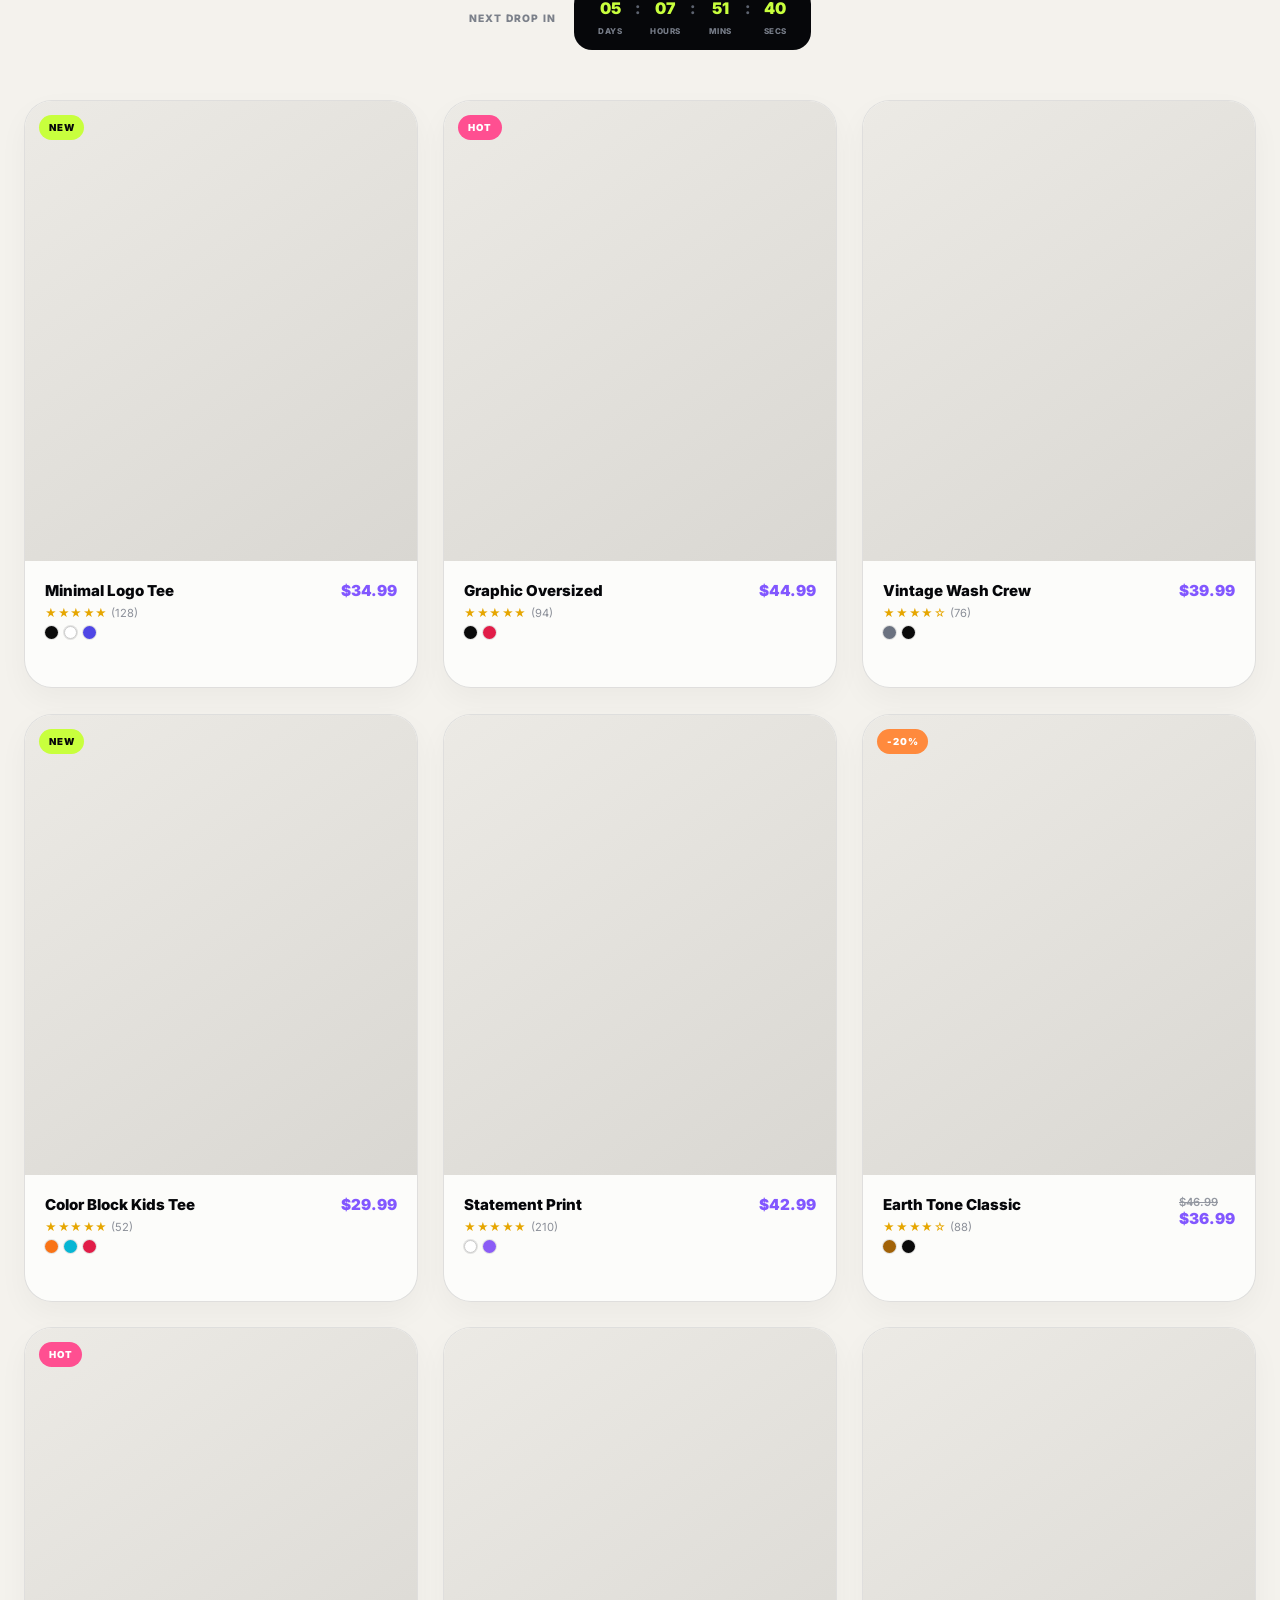
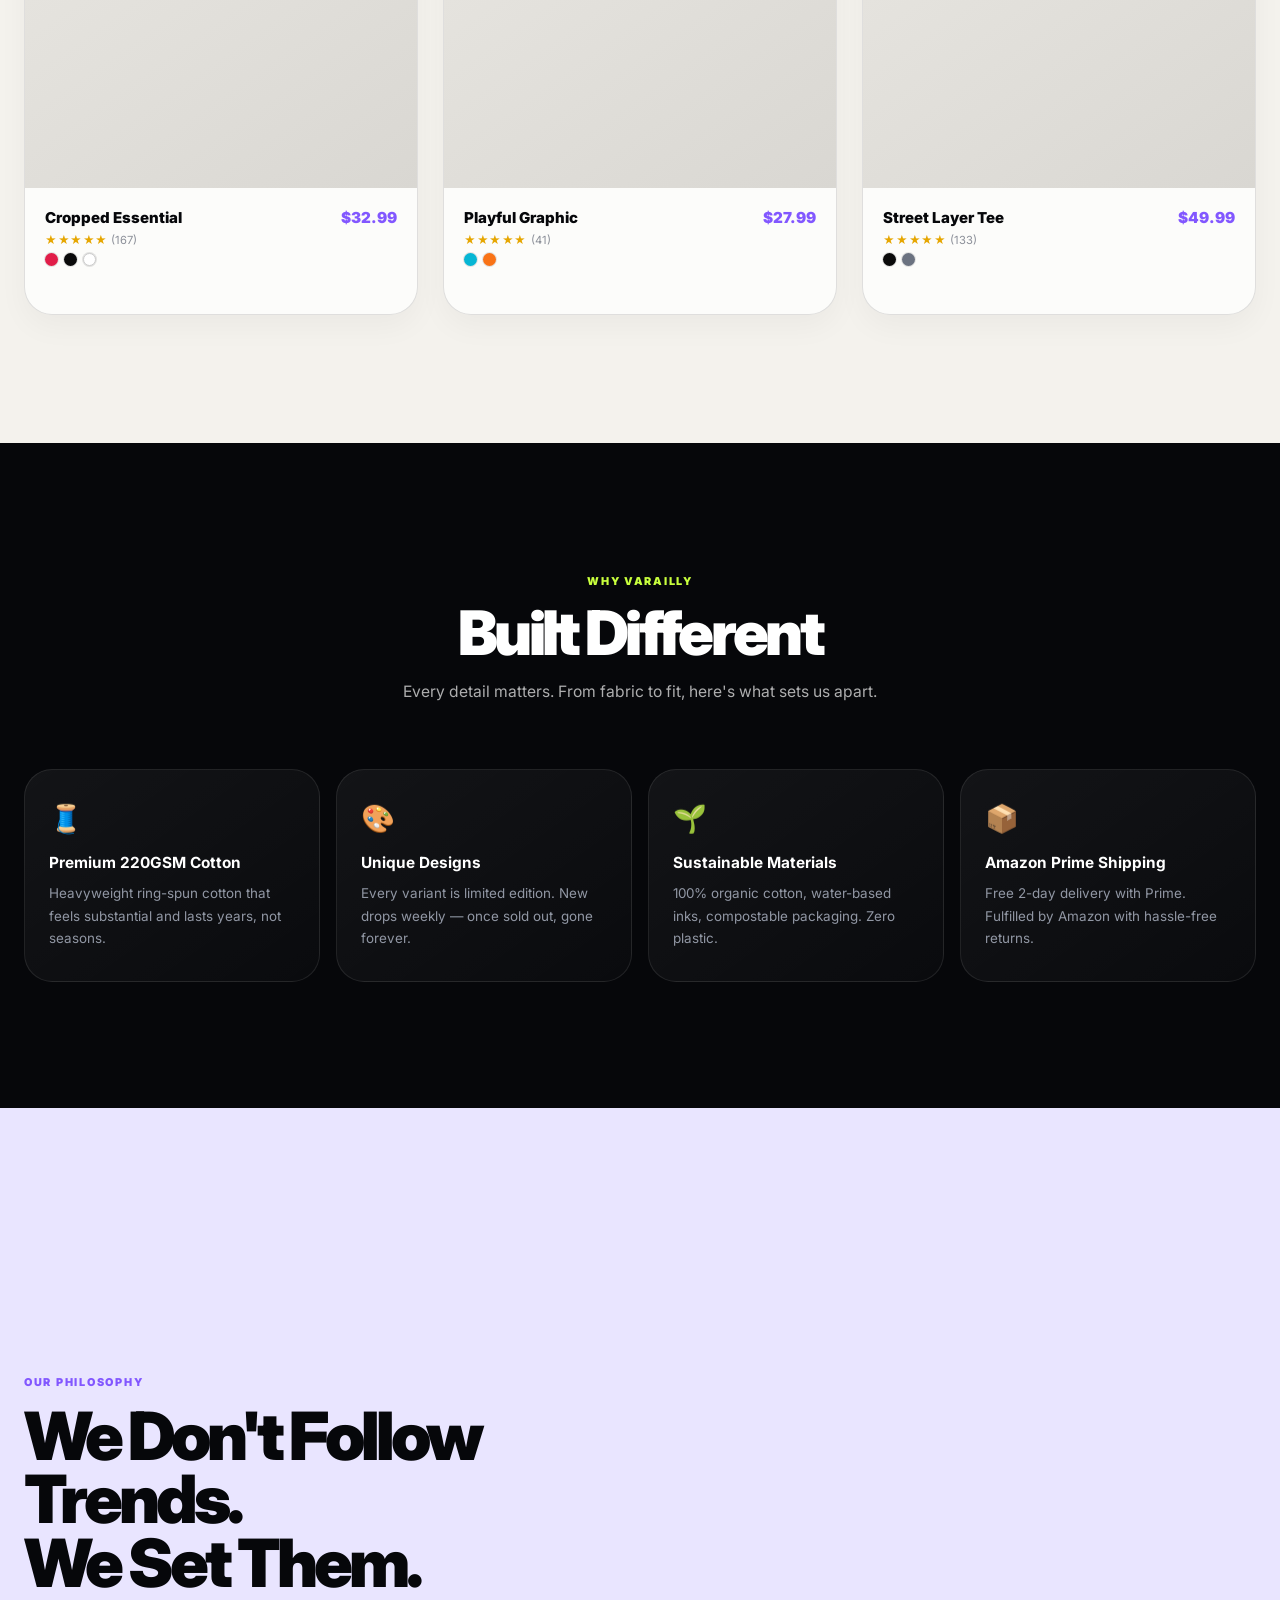
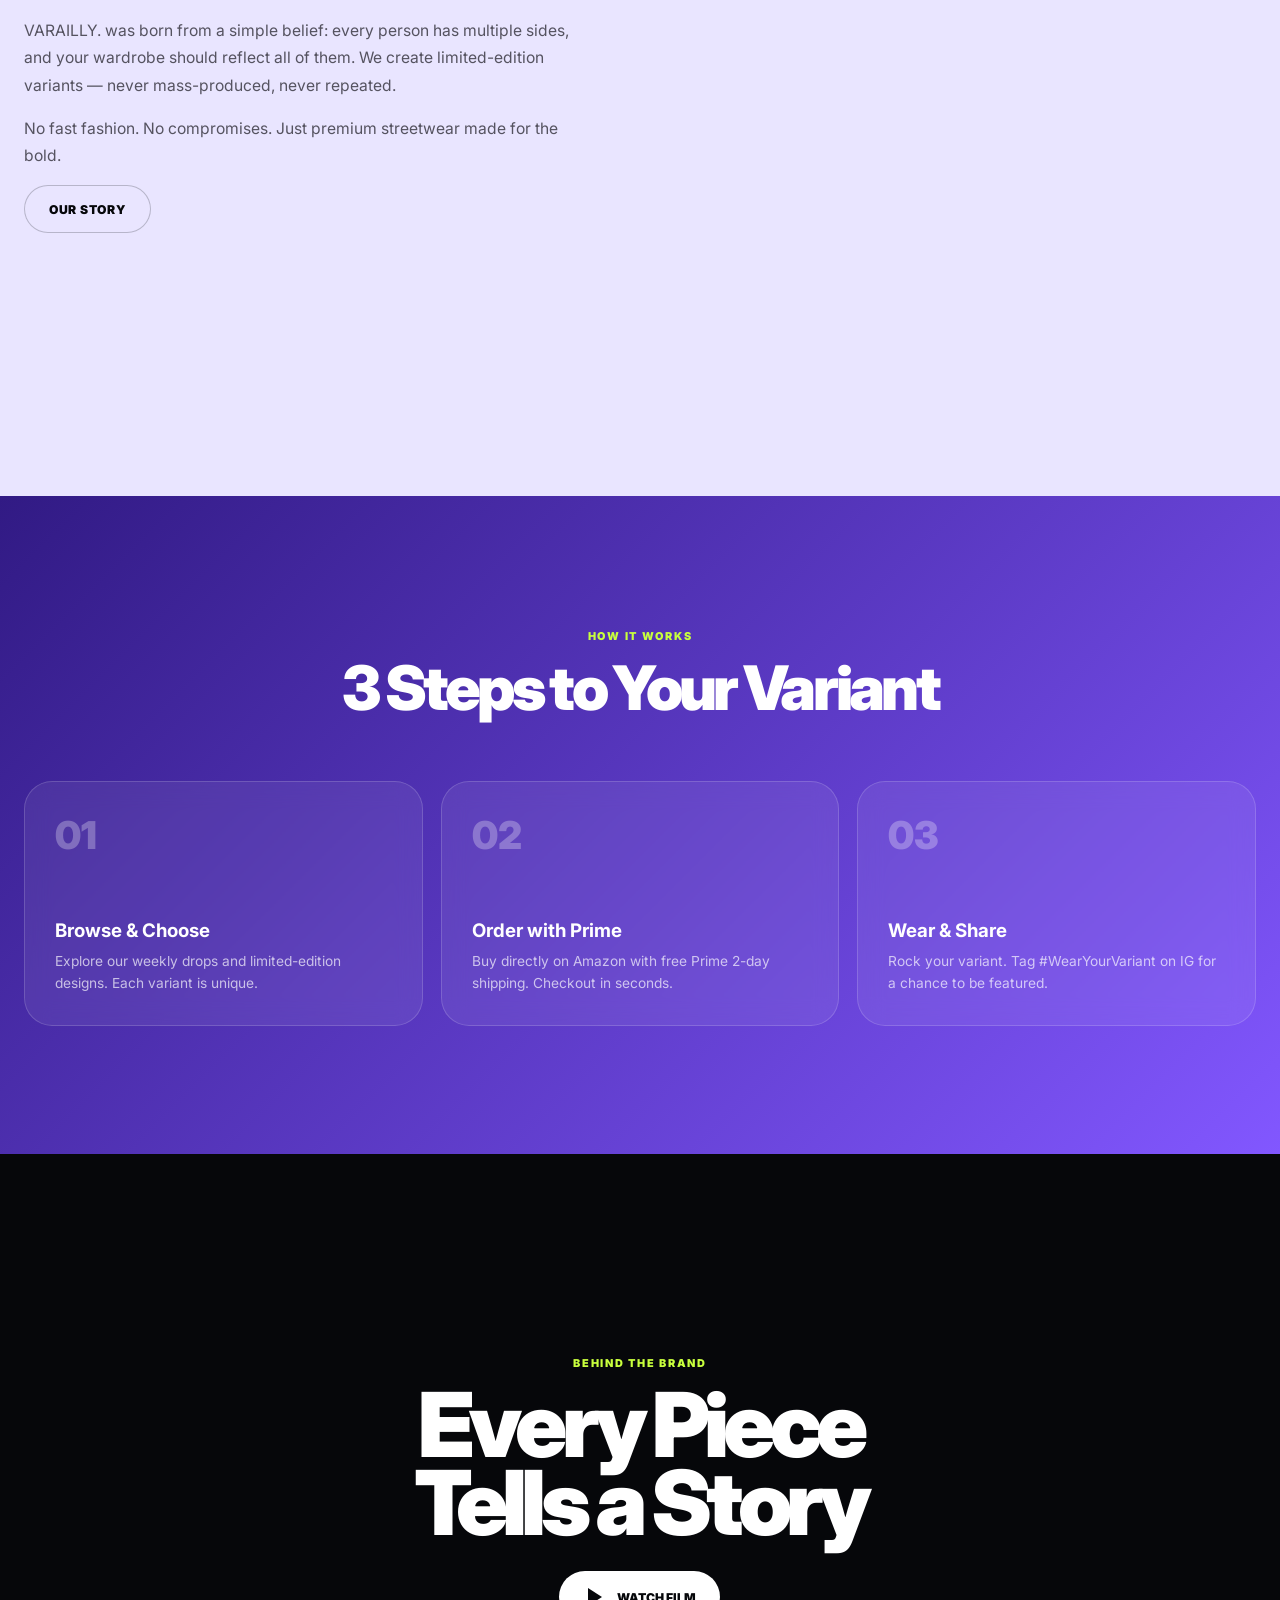
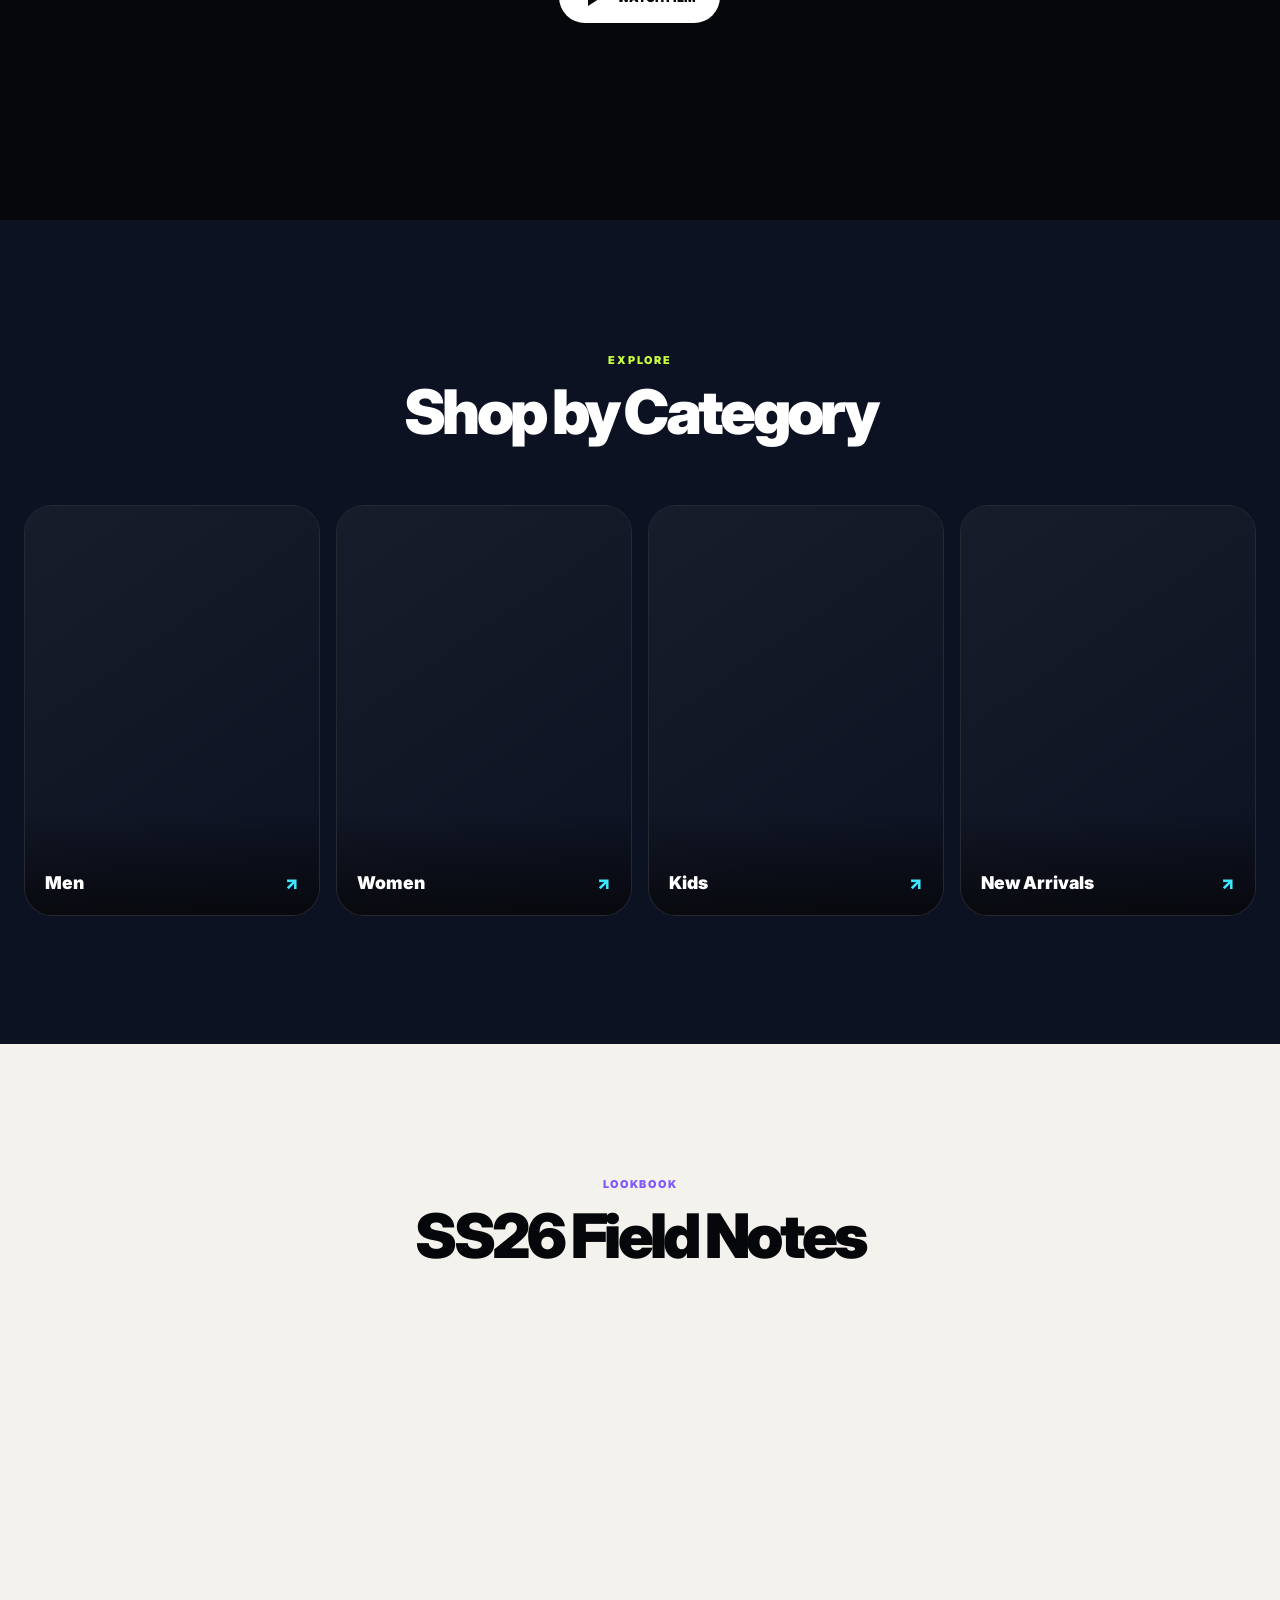
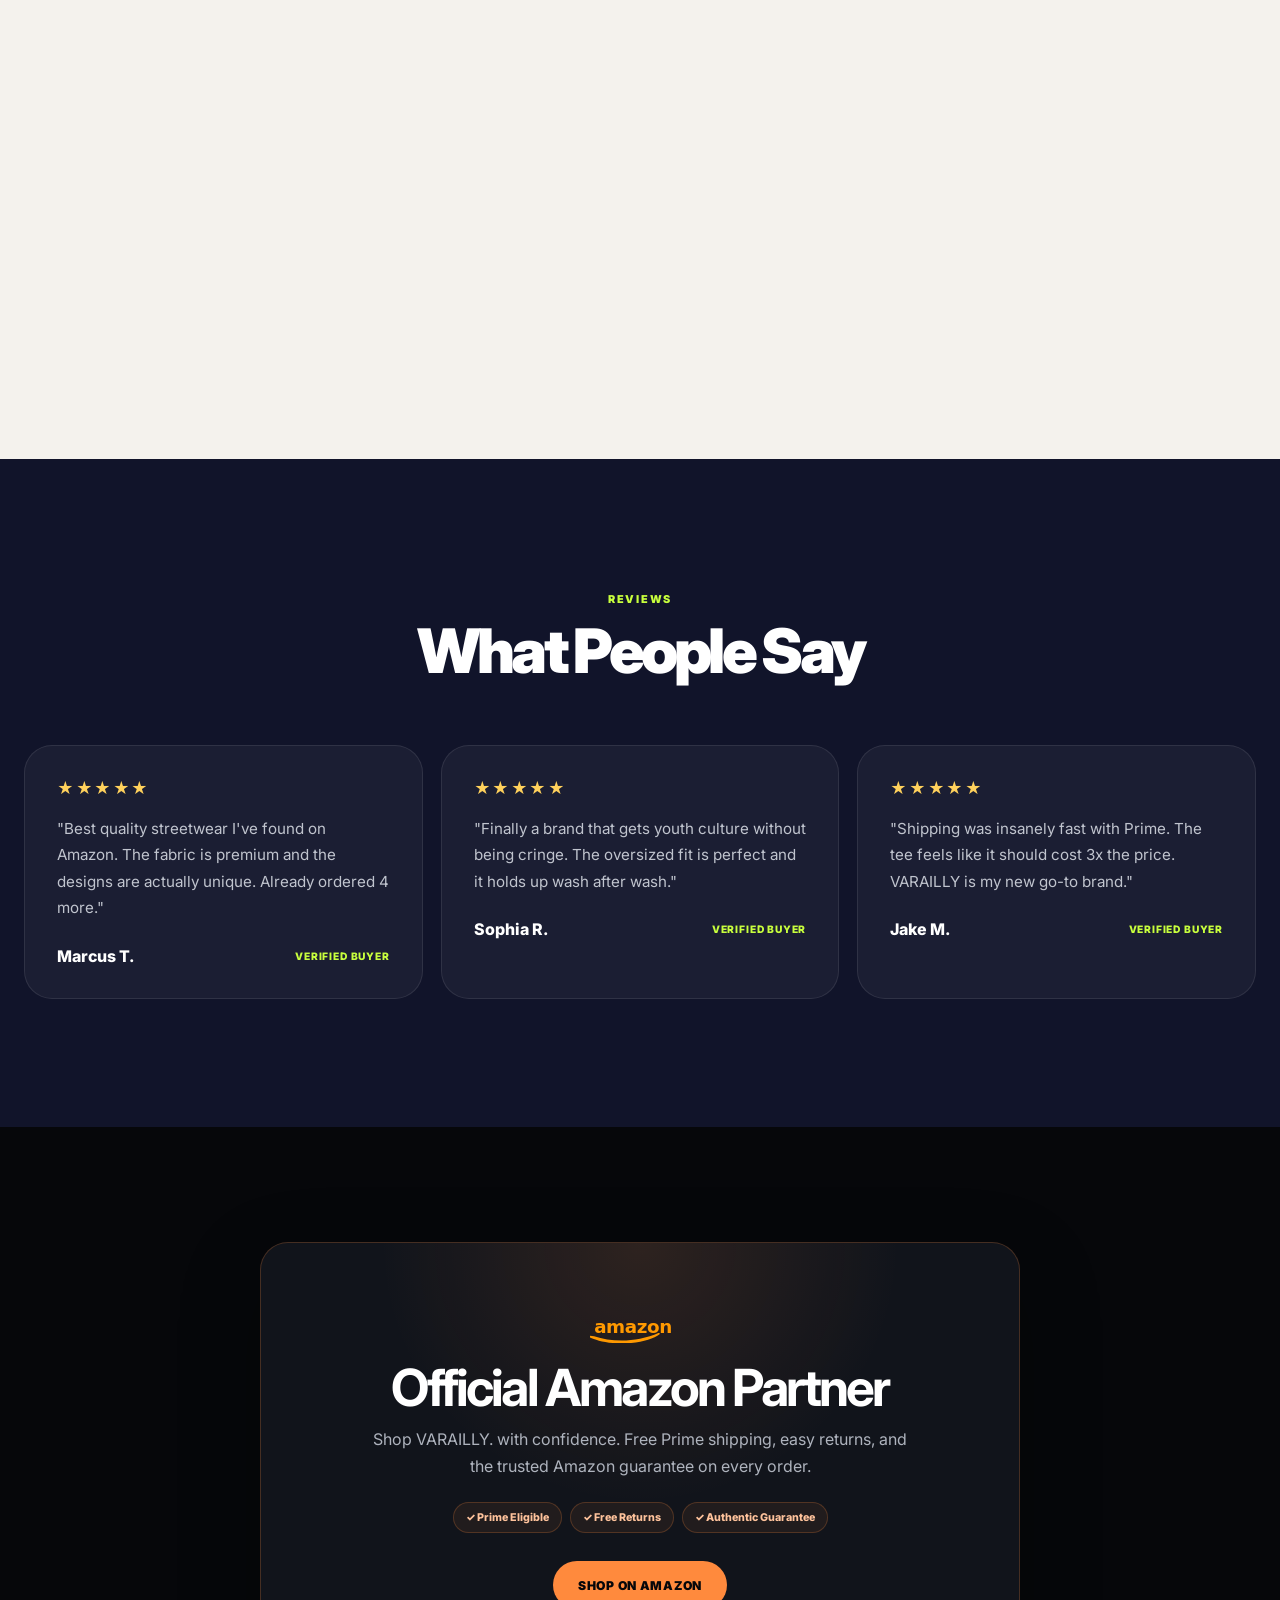
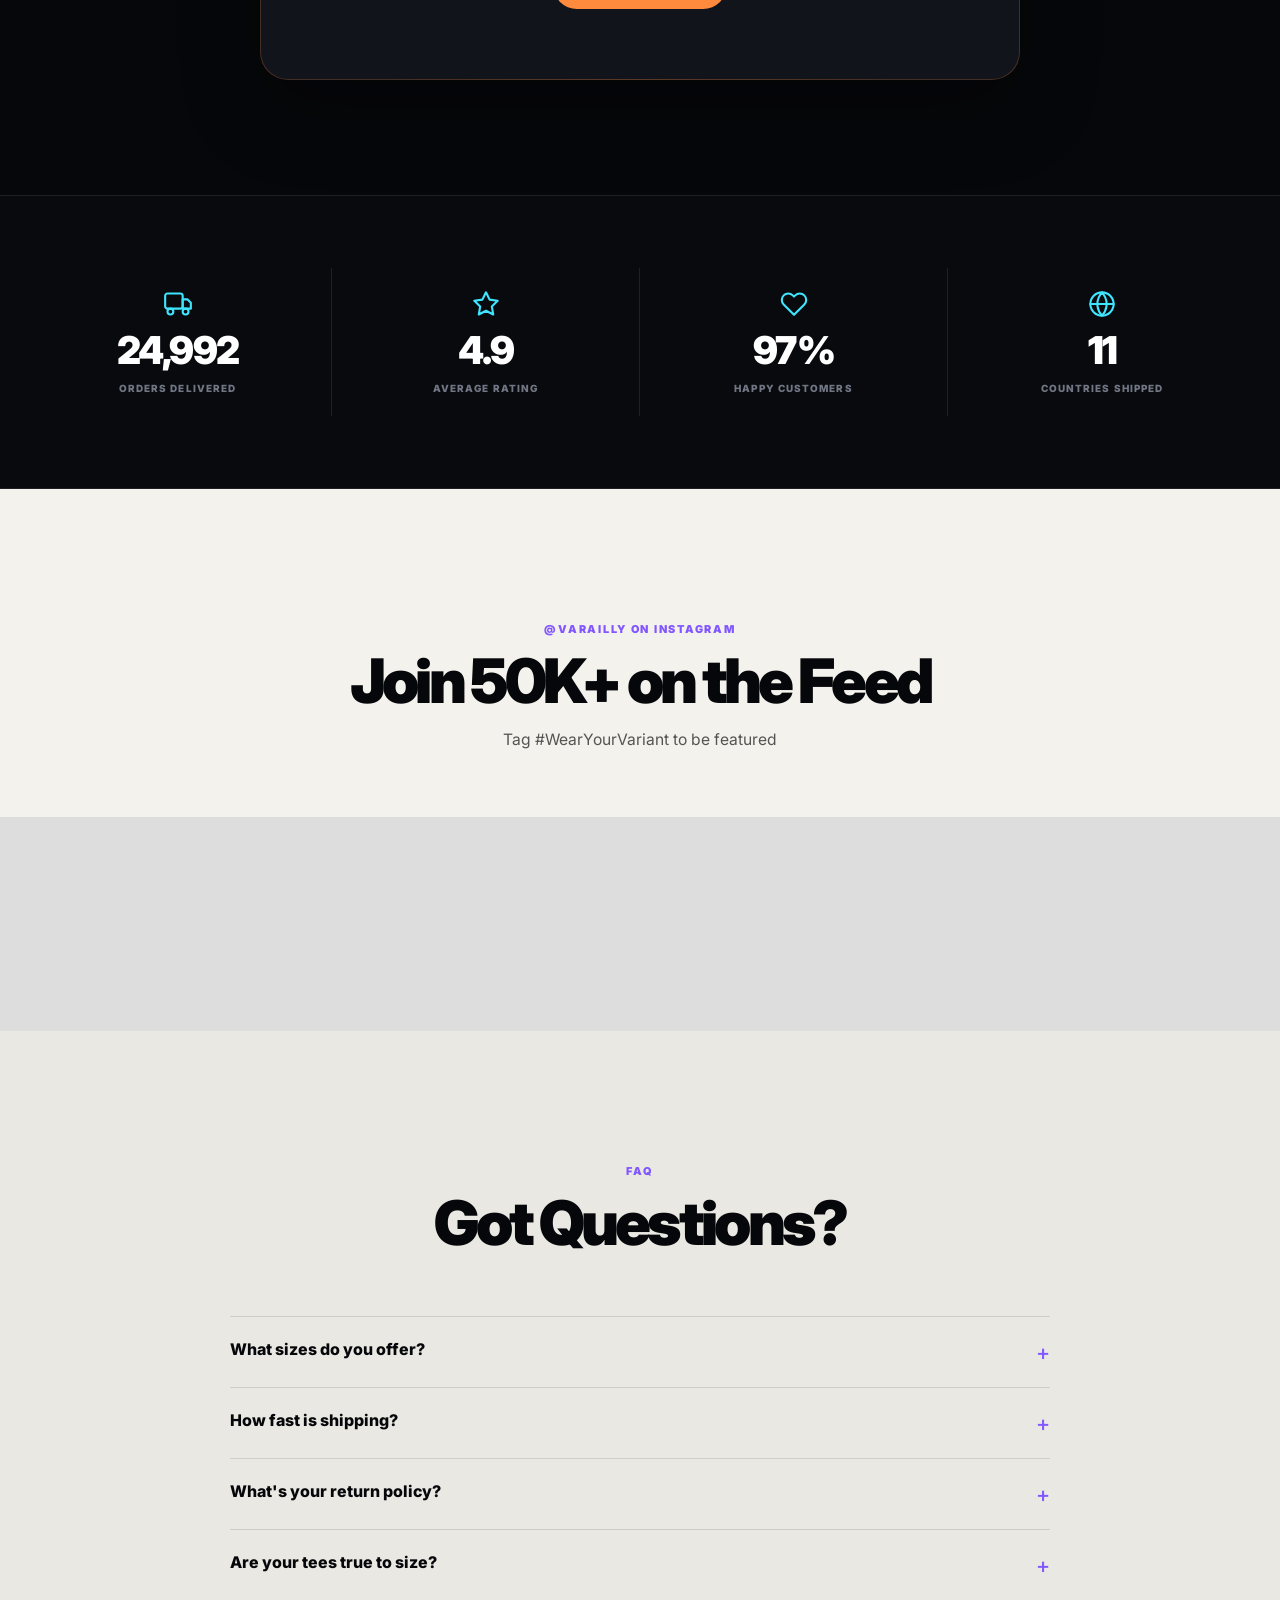
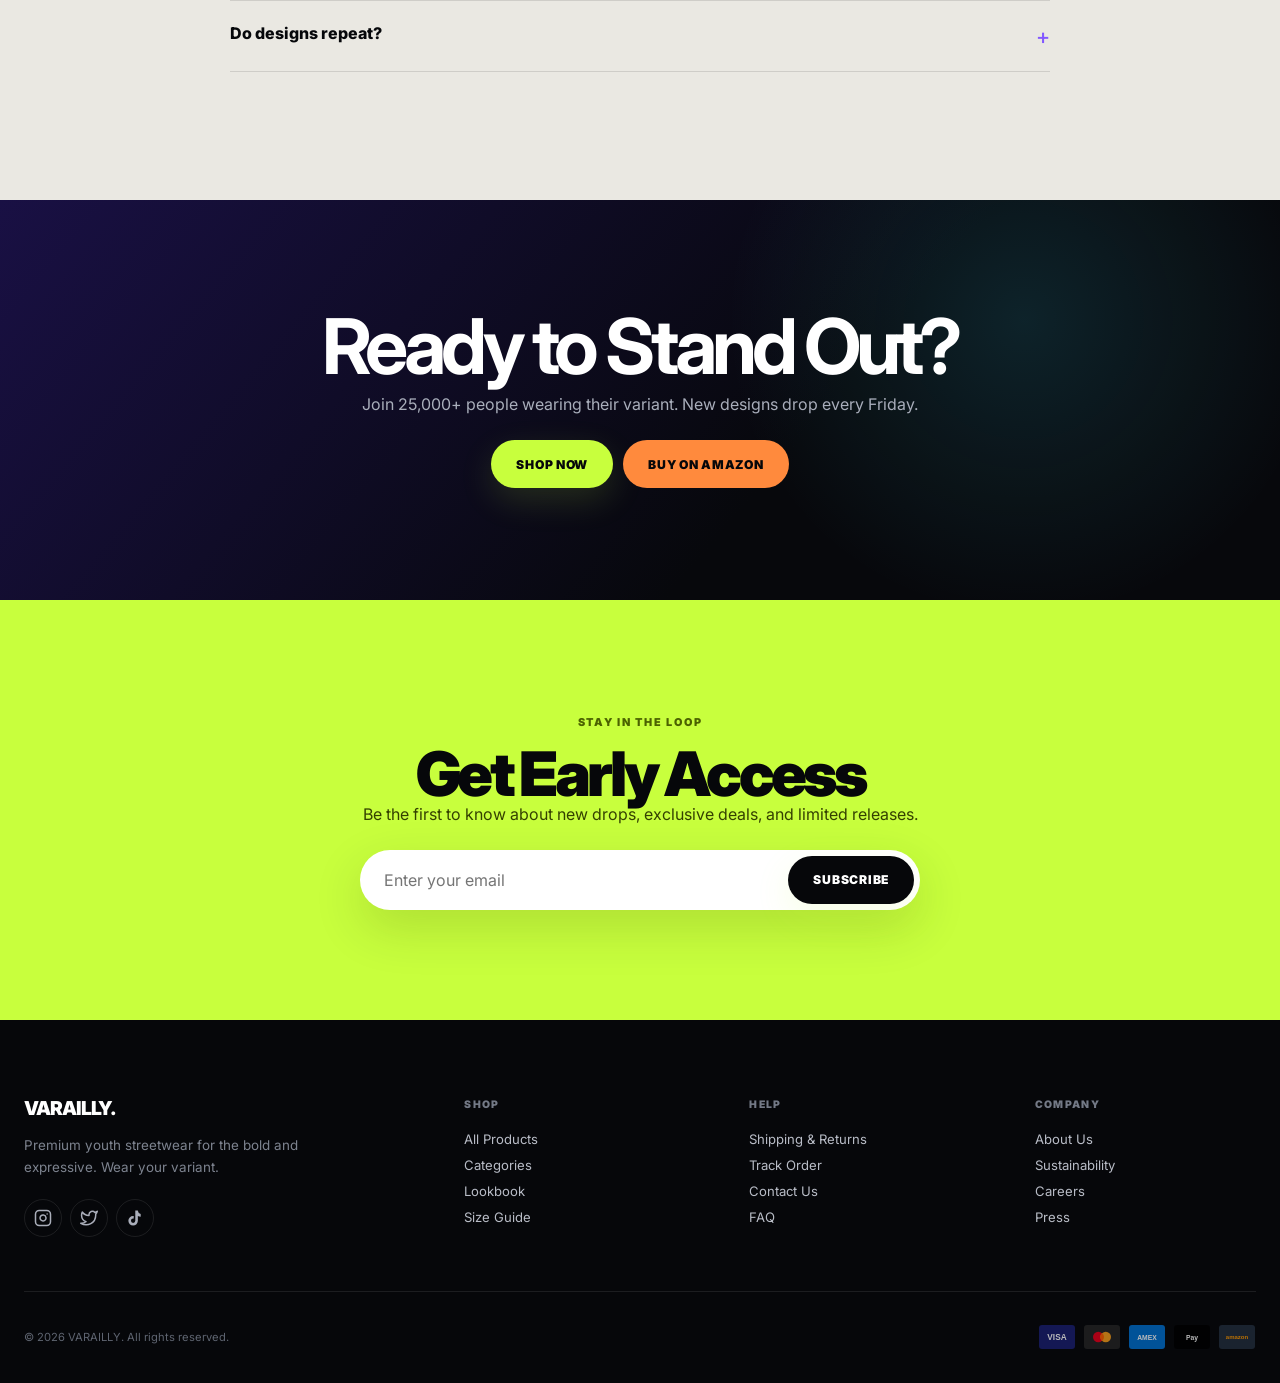
==== commit 3a3d30c8: "Rebuild VARAILLY with cohesive futuristic commerce design" ====
--- a/index.html
+++ b/index.html
@@ -4,12 +4,15 @@
     <meta charset="UTF-8">
     <meta name="viewport" content="width=device-width, initial-scale=1.0">
     <title>VARAILLY. — Wear Your Variant</title>
-    <meta name="description" content="VARAILLY. is a premium youth streetwear brand. Bold designs, sustainable materials, available on Amazon.">
+    <meta name="description" content="VARAILLY. is a future-facing streetwear label creating limited graphic tees for men, women, and kids, available through Amazon.">
+    <meta name="theme-color" content="#07070a">
+    <meta name="color-scheme" content="dark light">
+    <script>document.documentElement.classList.add('js');</script>
     <link rel="preconnect" href="https://fonts.googleapis.com">
     <link rel="preconnect" href="https://fonts.gstatic.com" crossorigin>
     <link href="https://fonts.googleapis.com/css2?family=Inter:wght@300;400;500;600;700;800;900&display=swap" rel="stylesheet">
     <link rel="icon" type="image/svg+xml" href="data:image/svg+xml,%3Csvg xmlns='http://www.w3.org/2000/svg' viewBox='0 0 32 32'%3E%3Crect width='32' height='32' rx='6' fill='%230a0a0a'/%3E%3Cpath d='M7 8L16 24L25 8' fill='none' stroke='%23ffffff' stroke-width='3.5' stroke-linecap='round' stroke-linejoin='round'/%3E%3C/svg%3E">
-    <link rel="stylesheet" href="assets/css/style.css?v=26">
+    <link rel="stylesheet" href="assets/css/style.css?v=29">
 </head>
 <body>
 
@@ -34,7 +37,7 @@
     <!-- Header -->
     <header class="header" id="header">
         <div class="header-inner">
-            <a href="/" class="header-logo" data-hover="logo">VARAILLY.</a>
+            <a href="index.html" class="header-logo" aria-label="VARAILLY home">VARAILLY<span>.</span></a>
             <nav class="header-nav" id="headerNav">
                 <a href="#products" class="nav-link" data-hover="link">Shop</a>
                 <a href="#categories" class="nav-link" data-hover="link">Categories</a>
@@ -43,19 +46,19 @@
                 <a href="contact.html" class="nav-link" data-hover="link">Contact</a>
             </nav>
             <div class="header-actions">
-                <button class="icon-action" id="searchBtn" aria-label="Search">
+                <button class="icon-action" id="searchBtn" aria-label="Search products" aria-haspopup="dialog">
                     <svg width="20" height="20" viewBox="0 0 24 24" fill="none" stroke="currentColor" stroke-width="2" stroke-linecap="round" stroke-linejoin="round">
                         <circle cx="11" cy="11" r="8"></circle>
                         <line x1="21" y1="21" x2="16.65" y2="16.65"></line>
                     </svg>
                 </button>
-                <button class="icon-action" id="wishlistBtn" aria-label="Wishlist">
+                <button class="icon-action" id="wishlistBtn" aria-label="Open wishlist" aria-haspopup="dialog" aria-controls="wishDrawer">
                     <svg width="20" height="20" viewBox="0 0 24 24" fill="none" stroke="currentColor" stroke-width="2" stroke-linecap="round" stroke-linejoin="round">
                         <path d="M20.84 4.61a5.5 5.5 0 00-7.78 0L12 5.67l-1.06-1.06a5.5 5.5 0 00-7.78 7.78l1.06 1.06L12 21.23l7.78-7.78 1.06-1.06a5.5 5.5 0 000-7.78z"></path>
                     </svg>
                     <span class="badge-count" id="wishlistCount">0</span>
                 </button>
-                <button class="cart-btn" data-hover="button" id="cartBtn">
+                <button class="cart-btn" id="cartBtn" aria-label="Open shopping cart" aria-haspopup="dialog" aria-controls="cartDrawer">
                     <svg width="20" height="20" viewBox="0 0 24 24" fill="none" stroke="currentColor" stroke-width="2" stroke-linecap="round" stroke-linejoin="round">
                         <path d="M6 2L3 6v14a2 2 0 002 2h14a2 2 0 002-2V6l-3-4z"></path>
                         <line x1="3" y1="6" x2="21" y2="6"></line>
@@ -63,7 +66,7 @@
                     </svg>
                     <span class="cart-count" id="cartCount">0</span>
                 </button>
-                <button class="mobile-toggle" id="mobileToggle" aria-label="Menu">
+                <button class="mobile-toggle" id="mobileToggle" aria-label="Open menu" aria-expanded="false" aria-controls="headerNav">
                     <span></span>
                     <span></span>
                     <span></span>
@@ -101,7 +104,7 @@
                         <span class="hero-stat-label">Happy Customers</span>
                     </div>
                     <div class="hero-stat">
-                        <span class="hero-stat-number">4.9★</span>
+                        <span class="hero-stat-number">4.9 / 5</span>
                         <span class="hero-stat-label">Amazon Rating</span>
                     </div>
                     <div class="hero-stat">
@@ -130,24 +133,24 @@
     <div class="trust-bar">
         <div class="container">
             <div class="trust-bar-inner">
-                <span class="trust-item">🚚 Free Shipping Over $50</span>
-                <span class="trust-item">⚡ Prime 2-Day Delivery</span>
-                <span class="trust-item">↩️ 30-Day Easy Returns</span>
-                <span class="trust-item">🔒 Secure Checkout</span>
+                <span class="trust-item"><svg viewBox="0 0 24 24" aria-hidden="true"><path d="M3 6h11v10H3zM14 10h4l3 3v3h-7zM7 19a2 2 0 1 0 0-4 2 2 0 0 0 0 4zm10 0a2 2 0 1 0 0-4 2 2 0 0 0 0 4z"/></svg>Free Shipping Over $50</span>
+                <span class="trust-item"><svg viewBox="0 0 24 24" aria-hidden="true"><path d="M13 2 5 14h6l-1 8 9-13h-6z"/></svg>Prime 2-Day Delivery</span>
+                <span class="trust-item"><svg viewBox="0 0 24 24" aria-hidden="true"><path d="M4 9a8 8 0 1 1 2 8M4 9V4m0 5h5"/></svg>30-Day Easy Returns</span>
+                <span class="trust-item"><svg viewBox="0 0 24 24" aria-hidden="true"><path d="M6 10V7a6 6 0 0 1 12 0v3M5 10h14v11H5z"/></svg>Secure Checkout</span>
             </div>
         </div>
     </div>
 
-    <!-- As Seen On -->
-    <div class="seen-on">
-        <div class="container">
-            <p class="seen-on-label">TRUSTED BY</p>
+    <!-- Material proof -->
+    <div class="seen-on" aria-label="Product standards">
+        <div class="container">
+            <p class="seen-on-label">BUILT TO OUTLAST THE DROP</p>
             <div class="seen-on-logos">
-                <span class="seen-on-logo">HYPEBEAST</span>
-                <span class="seen-on-logo">COMPLEX</span>
-                <span class="seen-on-logo">HIGHSNOBIETY</span>
-                <span class="seen-on-logo">GQ</span>
-                <span class="seen-on-logo">VOGUE</span>
+                <span class="seen-on-logo">220 GSM</span>
+                <span class="seen-on-logo">RING-SPUN</span>
+                <span class="seen-on-logo">WATER-BASED INK</span>
+                <span class="seen-on-logo">LIMITED RUN</span>
+                <span class="seen-on-logo">ORGANIC COTTON</span>
             </div>
         </div>
     </div>
@@ -537,7 +540,7 @@
         <div class="container">
             <div class="section-header reveal">
                 <span class="section-label">LOOKBOOK</span>
-                <h2 class="section-title">SS24 Collection</h2>
+                <h2 class="section-title">SS26 Field Notes</h2>
             </div>
         </div>
         <div class="lookbook-scroll" id="lookbookScroll">
@@ -615,7 +618,7 @@
                         <span class="trust-badge">✓ Free Returns</span>
                         <span class="trust-badge">✓ Authentic Guarantee</span>
                     </div>
-                    <a href="#" class="btn btn-amazon" data-hover="button">Shop on Amazon</a>
+                    <a href="https://www.amazon.com" target="_blank" rel="noopener noreferrer" class="btn btn-amazon">Shop on Amazon</a>
                 </div>
             </div>
         </div>
@@ -708,7 +711,7 @@
                 <p class="cta-banner-text">Join 25,000+ people wearing their variant. New designs drop every Friday.</p>
                 <div class="cta-banner-buttons">
                     <a href="#products" class="btn btn-primary" data-hover="button">Shop Now</a>
-                    <a href="#" class="btn btn-amazon" data-hover="button">Buy on Amazon</a>
+                    <a href="https://www.amazon.com" target="_blank" rel="noopener noreferrer" class="btn btn-amazon">Buy on Amazon</a>
                 </div>
             </div>
         </div>
@@ -736,7 +739,7 @@
         <div class="container">
             <div class="footer-grid">
                 <div class="footer-col">
-                    <a href="/" class="footer-logo">VARAILLY.</a>
+                    <a href="index.html" class="footer-logo">VARAILLY.</a>
                     <p class="footer-desc">Premium youth streetwear for the bold and expressive. Wear your variant.</p>
                     <div class="footer-socials">
                         <a href="#" class="social-link" data-hover="link" aria-label="Instagram">
@@ -808,7 +811,7 @@
     </div>
 
     <!-- Search Overlay -->
-    <div class="search-overlay" id="searchOverlay">
+    <div class="search-overlay" id="searchOverlay" role="dialog" aria-modal="true" aria-label="Product search" aria-hidden="true">
         <div class="search-panel">
             <button class="search-close" id="searchClose" aria-label="Close search">✕</button>
             <div class="search-input-wrap">
@@ -825,7 +828,7 @@
     </div>
 
     <!-- Product Quick View Modal -->
-    <div class="modal-overlay quickview-overlay" id="quickViewModal">
+    <div class="modal-overlay quickview-overlay" id="quickViewModal" role="dialog" aria-modal="true" aria-labelledby="qvTitle" aria-hidden="true">
         <div class="quickview-box">
             <button class="modal-close" id="quickViewClose">✕</button>
             <div class="quickview-grid">
@@ -890,9 +893,9 @@
 
     <!-- Wishlist Drawer -->
     <div class="cart-overlay" id="wishOverlay"></div>
-    <aside class="cart-drawer" id="wishDrawer">
+    <aside class="cart-drawer" id="wishDrawer" role="dialog" aria-modal="true" aria-labelledby="wishTitle" aria-hidden="true">
         <div class="cart-drawer-header">
-            <h3>Wishlist</h3>
+            <h3 id="wishTitle">Wishlist</h3>
             <button class="cart-close" id="wishClose" aria-label="Close wishlist">✕</button>
         </div>
         <div class="cart-drawer-body" id="wishBody">
@@ -900,54 +903,16 @@
         </div>
     </aside>
 
-    <!-- Category Selector Modal -->
-    <div class="modal-overlay" id="categoryModal">
-        <div class="modal-box">
-            <button class="modal-close" id="categoryModalClose">✕</button>
-            <h3 class="modal-title">Choose Category</h3>
-            <p class="modal-subtitle" id="modalProductName">Select who this is for</p>
-            <div class="modal-options">
-                <button class="modal-option" data-category="Men">
-                    <span class="modal-option-icon">👔</span>
-                    <span class="modal-option-label">Men</span>
-                </button>
-                <button class="modal-option" data-category="Women">
-                    <span class="modal-option-icon">👗</span>
-                    <span class="modal-option-label">Women</span>
-                </button>
-                <button class="modal-option" data-category="Kids">
-                    <span class="modal-option-icon">🧒</span>
-                    <span class="modal-option-label">Kids</span>
-                </button>
-                <button class="modal-option" data-category="Unisex">
-                    <span class="modal-option-icon">✨</span>
-                    <span class="modal-option-label">Unisex</span>
-                </button>
-            </div>
-            <div class="modal-sizes">
-                <p class="modal-sizes-label">Size</p>
-                <div class="modal-size-options">
-                    <button class="modal-size" data-size="S">S</button>
-                    <button class="modal-size" data-size="M">M</button>
-                    <button class="modal-size active" data-size="L">L</button>
-                    <button class="modal-size" data-size="XL">XL</button>
-                    <button class="modal-size" data-size="XXL">XXL</button>
-                </div>
-            </div>
-            <button class="btn btn-primary modal-add-btn" id="modalAddBtn">Add to Cart</button>
-        </div>
-    </div>
-
     <!-- Floating Amazon Button -->
-    <a href="https://www.amazon.com" target="_blank" rel="noopener" class="floating-amazon" id="floatingAmazon">
+    <a href="https://www.amazon.com" target="_blank" rel="noopener noreferrer" class="floating-amazon" id="floatingAmazon">
         <span>🛒</span> Shop on Amazon
     </a>
 
     <!-- Cart Drawer -->
     <div class="cart-overlay" id="cartOverlay"></div>
-    <aside class="cart-drawer" id="cartDrawer">
+    <aside class="cart-drawer" id="cartDrawer" role="dialog" aria-modal="true" aria-labelledby="cartTitle" aria-hidden="true">
         <div class="cart-drawer-header">
-            <h3>Your Cart</h3>
+            <h3 id="cartTitle">Your Cart</h3>
             <button class="cart-close" id="cartClose" aria-label="Close cart">✕</button>
         </div>
         <div class="ship-progress" id="shipProgress">
@@ -962,11 +927,11 @@
                 <span>Subtotal</span>
                 <strong id="cartSubtotal">$0</strong>
             </div>
-            <a href="https://www.amazon.com" target="_blank" rel="noopener" class="btn btn-primary cart-checkout-btn">Checkout on Amazon</a>
+            <a href="https://www.amazon.com" target="_blank" rel="noopener noreferrer" class="btn btn-primary cart-checkout-btn">Checkout on Amazon</a>
             <p class="cart-note">Free shipping on orders over $50 with Prime</p>
         </div>
     </aside>
 
-    <script src="assets/js/main.js?v=26"></script>
+    <script src="assets/js/main.js?v=29"></script>
 </body>
 </html>
--- a/assets/css/style.css
+++ b/assets/css/style.css
@@ -1,2757 +1,558 @@
 /* =========================================================
-   VARAILLY. — MANA-inspired vibrant section design
+   VARAILLY — Cosmic Editorial Commerce System
+   One cohesive futuristic language; product-first, responsive.
    ========================================================= */
 
-/* ---------- RESET & BASE ---------- */
-*, *::before, *::after {
-    margin: 0;
-    padding: 0;
-    box-sizing: border-box;
-}
-
 :root {
-    --color-black: #0d0d0d;
-    --color-white: #ffffff;
-    --color-light: #f5f0eb;
-    --color-cream: #fef7ed;
-    --color-green: #10b981;
-    --color-purple: #8b5cf6;
-    --color-navy: #1e1b4b;
-    --color-orange: #f97316;
-    --color-orange-light: #fb923c;
-    --color-pink: #e11d48;
-    --color-cyan: #06b6d4;
-    --color-indigo: #4f46e5;
-    --color-emerald: #059669;
-    --color-grey: #6b7280;
-    --color-border: rgba(255,255,255,.08);
-    --font: 'Inter', -apple-system, BlinkMacSystemFont, sans-serif;
-    --radius-sm: 8px;
-    --radius-md: 16px;
-    --radius-lg: 24px;
-    --radius-pill: 100px;
-    --transition: .4s cubic-bezier(.4,0,.2,1);
-    --shadow-sm: 0 2px 8px rgba(0,0,0,.06);
-    --shadow-md: 0 8px 30px rgba(0,0,0,.12);
-    --shadow-lg: 0 20px 60px rgba(0,0,0,.18);
-}
-
-html {
-    scroll-behavior: smooth;
-    -webkit-font-smoothing: antialiased;
-    -moz-osx-font-smoothing: grayscale;
-}
-
+  --void: #06070a;
+  --ink: #0b0d12;
+  --ink-2: #11141b;
+  --ink-3: #171b24;
+  --paper: #f4f2ed;
+  --white: #fff;
+  --muted: #9da3b0;
+  --line: rgba(255,255,255,.09);
+  --line-dark: rgba(8,10,14,.12);
+  --lime: #c8ff3d;
+  --cyan: #3fe4ff;
+  --violet: #8257ff;
+  --orange: #ff8a3d;
+  --pink: #ff4f91;
+  --color-black: var(--void);
+  --color-white: var(--white);
+  --color-light: var(--paper);
+  --color-green: var(--lime);
+  --color-purple: var(--violet);
+  --color-indigo: var(--violet);
+  --color-orange: var(--orange);
+  --color-pink: var(--pink);
+  --color-grey: #727885;
+  --font: Inter, ui-sans-serif, system-ui, -apple-system, BlinkMacSystemFont, "Segoe UI", sans-serif;
+  --container: 1320px;
+  --radius-s: 10px;
+  --radius-m: 18px;
+  --radius-l: 28px;
+  --radius-pill: 999px;
+  --ease: cubic-bezier(.2,.75,.2,1);
+  --transition: .35s var(--ease);
+  --shadow: 0 28px 80px rgba(0,0,0,.28);
+}
+
+* { box-sizing: border-box; }
+html { scroll-behavior: smooth; scrollbar-color: var(--violet) var(--void); scrollbar-width: thin; }
 body {
-    font-family: var(--font);
-    color: var(--color-black);
-    background: var(--color-black);
-    line-height: 1.6;
-    overflow-x: hidden;
-}
-
-/* Scrollbar */
-::-webkit-scrollbar {
-    width: 8px;
-}
-::-webkit-scrollbar-track {
-    background: var(--color-black);
-}
-::-webkit-scrollbar-thumb {
-    background: linear-gradient(180deg, #8b5cf6, #4f46e5);
-    border-radius: 4px;
-}
-
-img {
-    max-width: 100%;
-    height: auto;
-    display: block;
-}
-
-a {
-    text-decoration: none;
-    color: inherit;
-}
-
-button {
-    cursor: pointer;
-    border: none;
-    background: none;
-    font-family: inherit;
-}
-
-.container {
-    width: 90%;
-    max-width: 1320px;
-    margin: 0 auto;
-}
-
-/* ---------- REVEAL ANIMATION ---------- */
-.reveal {
-    opacity: 0;
-    transform: translateY(40px);
-    transition: opacity .8s var(--transition), transform .8s var(--transition);
-}
-.reveal.revealed {
-    opacity: 1;
-    transform: translateY(0);
-}
-
-/* ---------- LOADING SCREEN ---------- */
+  margin: 0;
+  overflow-x: hidden;
+  background: var(--void);
+  color: var(--white);
+  font-family: var(--font);
+  -webkit-font-smoothing: antialiased;
+  text-rendering: optimizeLegibility;
+}
+body::before {
+  content: "";
+  position: fixed;
+  inset: 0;
+  z-index: 9998;
+  pointer-events: none;
+  opacity: .018;
+  background-image: url("data:image/svg+xml,%3Csvg viewBox='0 0 180 180' xmlns='http://www.w3.org/2000/svg'%3E%3Cfilter id='n'%3E%3CfeTurbulence type='fractalNoise' baseFrequency='.9' numOctaves='3' stitchTiles='stitch'/%3E%3C/filter%3E%3Crect width='100%25' height='100%25' filter='url(%23n)' opacity='.8'/%3E%3C/svg%3E");
+}
+img, video, svg { display: block; max-width: 100%; }
+a { color: inherit; text-decoration: none; }
+button, input { font: inherit; }
+button { border: 0; cursor: pointer; }
+.container { width: min(calc(100% - 48px), var(--container)); margin-inline: auto; }
+::selection { background: var(--lime); color: var(--void); }
+:focus-visible { outline: 2px solid var(--cyan); outline-offset: 4px; }
+
+/* Loading */
 .loading-screen {
-    position: fixed;
-    inset: 0;
-    z-index: 99999;
-    background: var(--color-black);
-    display: flex;
-    align-items: center;
-    justify-content: center;
-    transition: opacity .6s ease, visibility .6s ease;
-}
-.loading-screen.hidden {
-    opacity: 0;
-    visibility: hidden;
-    pointer-events: none;
-}
-.loading-content {
-    text-align: center;
-}
-.loading-logo {
-    font-size: 2.5rem;
-    font-weight: 900;
-    color: var(--color-white);
-    letter-spacing: -1px;
-    margin-bottom: 2rem;
-}
-.loading-bar {
-    width: 200px;
-    height: 3px;
-    background: rgba(255,255,255,.1);
-    border-radius: 3px;
-    overflow: hidden;
-}
-.loading-bar-fill {
-    height: 100%;
-    width: 0%;
-    background: #4f46e5;
-    border-radius: 3px;
-    transition: width .3s ease;
-}
-
-/* ---------- ANNOUNCEMENT BAR ---------- */
+  position: fixed; inset: 0; z-index: 10000; display: grid; place-items: center;
+  background: var(--void); transition: opacity .5s var(--ease), visibility .5s;
+}
+.loading-screen.hidden { opacity: 0; visibility: hidden; pointer-events: none; }
+.loading-content { width: min(240px, 60vw); text-align: center; }
+.loading-logo { margin-bottom: 22px; font-size: 1.4rem; font-weight: 900; letter-spacing: -.05em; }
+.loading-logo::after { content: ""; color: var(--lime); }
+.loading-bar { height: 2px; overflow: hidden; border-radius: 4px; background: rgba(255,255,255,.1); }
+.loading-bar-fill { width: 0; height: 100%; background: linear-gradient(90deg,var(--violet),var(--cyan),var(--lime)); transition: width .2s; }
+
+/* Announcement + shell */
 .announcement-bar {
-    background: linear-gradient(90deg, #1e1b4b, #4f46e5, #8b5cf6);
-    color: var(--color-white);
-    padding: 9px 0;
-    overflow: hidden;
-    font-size: .72rem;
-    font-weight: 700;
-    letter-spacing: .5px;
-    text-transform: uppercase;
-    height: 36px;
-    display: flex;
-    align-items: center;
-}
-.announcement-track {
-    display: flex;
-    white-space: nowrap;
-    animation: marqueeScroll 30s linear infinite;
-}
-.announcement-text {
-    flex-shrink: 0;
-    padding-right: 2rem;
-}
-
-@keyframes marqueeScroll {
-    0% { transform: translateX(0); }
-    100% { transform: translateX(-50%); }
-}
-
-/* ---------- HEADER ---------- */
+  position: relative; z-index: 110; height: 36px; overflow: hidden;
+  display: flex; align-items: center; color: var(--void);
+  background: linear-gradient(90deg,var(--lime),var(--cyan) 48%,#b9a3ff);
+}
+.announcement-track { display: flex; width: max-content; white-space: nowrap; animation: ticker 26s linear infinite; }
+.announcement-text { flex: none; padding-right: 24px; font-size: .68rem; font-weight: 850; letter-spacing: .1em; }
+@keyframes ticker { to { transform: translateX(-50%); } }
+
 .header {
-    position: sticky;
-    top: 0;
-    left: 0;
-    right: 0;
-    z-index: 9000;
-    padding: 1rem 0;
-    background: rgba(13,13,13,.98);
-    backdrop-filter: blur(12px);
-    -webkit-backdrop-filter: blur(12px);
-    border-bottom: 1px solid rgba(255,255,255,.06);
-    transition: box-shadow .3s ease;
-}
-.header.scrolled {
-    box-shadow: 0 4px 20px rgba(0,0,0,.3);
-}
-.header-inner {
-    display: flex;
-    align-items: center;
-    justify-content: space-between;
-    width: 90%;
-    max-width: 1320px;
-    margin: 0 auto;
-}
-.header-logo {
-    font-size: 1.5rem;
-    font-weight: 900;
-    color: var(--color-white);
-    letter-spacing: -1px;
-}
-.header-nav {
-    display: flex;
-    gap: 2rem;
-}
-.nav-link {
-    font-size: .85rem;
-    font-weight: 600;
-    color: rgba(255,255,255,.8);
-    text-transform: uppercase;
-    letter-spacing: .5px;
-    transition: color var(--transition);
-}
-.nav-link:hover {
-    color: #8b5cf6;
-}
-.header-actions {
-    display: flex;
-    align-items: center;
-    gap: 1rem;
-}
-.cart-btn {
-    position: relative;
-    color: var(--color-white);
-    padding: 8px;
-}
-.cart-count {
-    position: absolute;
-    top: 0;
-    right: 0;
-    background: #4f46e5;
-    color: var(--color-black);
-    font-size: .65rem;
-    font-weight: 800;
-    width: 16px;
-    height: 16px;
-    border-radius: 50%;
-    display: flex;
-    align-items: center;
-    justify-content: center;
-}
-.mobile-toggle {
-    display: none;
-    flex-direction: column;
-    gap: 5px;
-    padding: 8px;
-}
-.mobile-toggle span {
-    display: block;
-    width: 22px;
-    height: 2px;
-    background: var(--color-white);
-    transition: var(--transition);
-}
-.mobile-toggle.active span:nth-child(1) {
-    transform: rotate(45deg) translate(5px, 5px);
-}
-.mobile-toggle.active span:nth-child(2) {
-    opacity: 0;
-}
-.mobile-toggle.active span:nth-child(3) {
-    transform: rotate(-45deg) translate(5px, -5px);
-}
-
-/* ---------- HERO SECTION ---------- */
+  position: sticky; top: 0; z-index: 1000; height: 70px; display: flex; align-items: center;
+  background: rgba(6,7,10,.78); border-bottom: 1px solid var(--line);
+  backdrop-filter: blur(22px) saturate(1.35); -webkit-backdrop-filter: blur(22px) saturate(1.35);
+  transition: background var(--transition), box-shadow var(--transition);
+}
+.header.scrolled { background: rgba(6,7,10,.94); box-shadow: 0 12px 35px rgba(0,0,0,.22); }
+.header-inner { width: min(calc(100% - 48px), var(--container)); margin-inline: auto; display: flex; align-items: center; justify-content: space-between; }
+.header-logo { position: relative; font-size: 1.08rem; font-weight: 950; letter-spacing: -.05em; }
+.header-logo span, .header-logo::after { color: var(--lime); }
+.header-nav { display: flex; align-items: center; gap: clamp(20px,3vw,40px); }
+.nav-link { position: relative; padding: 8px 0; color: #c5c9d1; font-size: .76rem; font-weight: 750; letter-spacing: .06em; text-transform: uppercase; }
+.nav-link::after { content: ""; position: absolute; left: 0; right: 0; bottom: 2px; height: 1px; background: var(--lime); transform: scaleX(0); transform-origin: right; transition: transform var(--transition); }
+.nav-link:hover { color: var(--white); }
+.nav-link:hover::after { transform: scaleX(1); transform-origin: left; }
+.header-actions { display: flex; align-items: center; gap: 4px; }
+.icon-action, .cart-btn {
+  position: relative; width: 40px; height: 40px; display: grid; place-items: center;
+  color: #d6d8df; background: transparent; border-radius: 50%; transition: color var(--transition), background var(--transition), transform var(--transition);
+}
+.icon-action:hover, .cart-btn:hover { color: var(--lime); background: rgba(255,255,255,.06); transform: translateY(-2px); }
+.badge-count, .cart-count {
+  position: absolute; top: 1px; right: 0; min-width: 16px; height: 16px; padding: 0 4px;
+  display: grid; place-items: center; border-radius: 10px; background: var(--pink); color: var(--white); font-size: .58rem; font-weight: 900;
+}
+.cart-count { background: var(--lime); color: var(--void); }
+.mobile-toggle { display: none; width: 40px; height: 40px; padding: 10px; flex-direction: column; justify-content: center; gap: 5px; background: transparent; }
+.mobile-toggle span { width: 100%; height: 2px; border-radius: 2px; background: var(--white); transition: transform var(--transition), opacity var(--transition); }
+.mobile-toggle.active span:nth-child(1) { transform: translateY(7px) rotate(45deg); }
+.mobile-toggle.active span:nth-child(2) { opacity: 0; }
+.mobile-toggle.active span:nth-child(3) { transform: translateY(-7px) rotate(-45deg); }
+
+/* One deliberate motion language */
+.js .reveal { opacity: 0; transform: translateY(28px); transition: opacity .8s var(--ease), transform .8s var(--ease); }
+.js .reveal.revealed { opacity: 1; transform: none; }
+
+/* Buttons */
+.btn {
+  min-height: 48px; padding: 0 24px; display: inline-flex; align-items: center; justify-content: center; gap: 9px;
+  border: 1px solid transparent; border-radius: var(--radius-pill); font-size: .76rem; font-weight: 900; letter-spacing: .06em; text-transform: uppercase;
+  transition: transform var(--transition), box-shadow var(--transition), background var(--transition), color var(--transition), border-color var(--transition);
+}
+.btn:hover { transform: translateY(-3px); }
+.btn-primary { color: var(--void); background: var(--lime); box-shadow: 0 12px 35px rgba(200,255,61,.14); }
+.btn-primary:hover { box-shadow: 0 16px 44px rgba(200,255,61,.25); }
+.btn-outline { color: var(--white); border-color: rgba(255,255,255,.24); background: rgba(255,255,255,.02); }
+.btn-outline:hover { color: var(--lime); border-color: var(--lime); }
+.btn-amazon { color: var(--void); background: var(--orange); }
+.btn-amazon:hover { box-shadow: 0 14px 36px rgba(255,138,61,.28); }
+
+/* Hero: cosmic but product-first */
 .hero {
-    position: relative;
-    min-height: 100vh;
-    background: var(--color-black);
-    display: flex;
-    align-items: center;
-    overflow: hidden;
-    padding: 80px 0;
-}
-.hero-bg-animated {
-    position: absolute;
-    inset: 0;
-    background: radial-gradient(ellipse at 30% 50%, rgba(0,232,123,.1) 0%, transparent 50%),
-                radial-gradient(ellipse at 70% 80%, rgba(124,58,237,.08) 0%, transparent 50%),
-                radial-gradient(ellipse at 90% 20%, rgba(0,212,255,.06) 0%, transparent 40%);
-}
-.hero-bg-video {
-    display: none;
-}
-
-.hero-bg-image {
-    display: none;
-}
-
-/* --- Space / Universe Background --- */
-.hero-space {
-    position: absolute;
-    inset: 0;
-    overflow: hidden;
-    z-index: 1;
-}
-
-.stars {
-    position: absolute;
-    inset: 0;
-    background-image:
-        radial-gradient(1px 1px at 50px 100px, #fff, transparent),
-        radial-gradient(1px 1px at 150px 50px, #fff, transparent),
-        radial-gradient(1.5px 1.5px at 250px 200px, #fff, transparent),
-        radial-gradient(1px 1px at 350px 80px, #fff, transparent),
-        radial-gradient(1.5px 1.5px at 450px 250px, #fff, transparent),
-        radial-gradient(1px 1px at 100px 300px, #fff, transparent),
-        radial-gradient(1.5px 1.5px at 200px 400px, #fff, transparent),
-        radial-gradient(1px 1px at 300px 350px, #fff, transparent),
-        radial-gradient(1px 1px at 500px 150px, #fff, transparent),
-        radial-gradient(1.5px 1.5px at 600px 300px, #fff, transparent),
-        radial-gradient(1px 1px at 700px 100px, #fff, transparent),
-        radial-gradient(1px 1px at 800px 250px, #fff, transparent),
-        radial-gradient(1.5px 1.5px at 900px 350px, #fff, transparent),
-        radial-gradient(1px 1px at 1000px 200px, #fff, transparent),
-        radial-gradient(1px 1px at 1100px 50px, #fff, transparent),
-        radial-gradient(1.5px 1.5px at 1200px 300px, #fff, transparent);
-    background-size: 1300px 500px;
-    animation: starsMove 80s linear infinite;
-    opacity: 1;
-}
-
-.stars--2 {
-    background-image:
-        radial-gradient(1px 1px at 80px 180px, rgba(255,255,255,.8), transparent),
-        radial-gradient(1.5px 1.5px at 220px 90px, rgba(255,255,255,.6), transparent),
-        radial-gradient(1px 1px at 420px 320px, rgba(255,255,255,.8), transparent),
-        radial-gradient(2px 2px at 620px 180px, rgba(200,200,255,.9), transparent),
-        radial-gradient(1px 1px at 820px 280px, rgba(255,255,255,.7), transparent),
-        radial-gradient(1.5px 1.5px at 1020px 120px, rgba(255,255,255,.6), transparent),
-        radial-gradient(1px 1px at 180px 420px, rgba(255,255,255,.8), transparent),
-        radial-gradient(1.5px 1.5px at 580px 50px, rgba(200,220,255,.7), transparent),
-        radial-gradient(1px 1px at 780px 380px, rgba(255,255,255,.6), transparent),
-        radial-gradient(2px 2px at 380px 150px, rgba(180,200,255,.8), transparent);
-    background-size: 1100px 480px;
-    animation: starsMove 120s linear infinite;
-    opacity: 1;
-}
-
-.stars--3 {
-    background-image:
-        radial-gradient(2px 2px at 120px 250px, rgba(150,180,255,.9), transparent),
-        radial-gradient(2.5px 2.5px at 450px 100px, rgba(200,150,255,.7), transparent),
-        radial-gradient(2px 2px at 750px 350px, rgba(150,200,255,.8), transparent),
-        radial-gradient(1.5px 1.5px at 950px 200px, rgba(255,200,150,.6), transparent),
-        radial-gradient(2px 2px at 300px 400px, rgba(150,255,200,.5), transparent),
-        radial-gradient(3px 3px at 600px 250px, rgba(200,180,255,.4), transparent);
-    background-size: 1200px 500px;
-    animation: starsTwinkle 4s ease-in-out infinite alternate, starsMove 150s linear infinite;
-    opacity: 1;
-}
-
-@keyframes starsMove {
-    from { transform: translateY(0); }
-    to { transform: translateY(-500px); }
-}
-
-@keyframes starsTwinkle {
-    0% { opacity: .4; }
-    100% { opacity: .8; }
-}
-
-/* Moon */
-.moon {
-    position: absolute;
-    top: 10%;
-    right: 8%;
-    width: 80px;
-    height: 80px;
-    border-radius: 50%;
-    background: radial-gradient(circle at 35% 35%, #f5f5f0, #e8e4d4, #c9c4b0);
-    box-shadow:
-        0 0 20px rgba(255,255,240,.15),
-        0 0 60px rgba(255,255,240,.08),
-        inset -8px -4px 12px rgba(0,0,0,.15);
-    animation: moonGlow 6s ease-in-out infinite alternate;
-}
-
-@keyframes moonGlow {
-    0% { box-shadow: 0 0 20px rgba(255,255,240,.15), 0 0 60px rgba(255,255,240,.08), inset -8px -4px 12px rgba(0,0,0,.15); }
-    100% { box-shadow: 0 0 30px rgba(255,255,240,.25), 0 0 80px rgba(255,255,240,.12), inset -8px -4px 12px rgba(0,0,0,.15); }
-}
-
-/* Shooting stars */
-.shooting-star {
-    position: absolute;
-    top: 15%;
-    left: 20%;
-    width: 100px;
-    height: 1px;
-    background: linear-gradient(90deg, rgba(255,255,255,.8), transparent);
-    border-radius: 2px;
-    transform: rotate(-35deg);
-    opacity: 0;
-    animation: shoot 6s ease-out infinite;
-    animation-delay: 2s;
-}
-
-.shooting-star--2 {
-    top: 30%;
-    left: 60%;
-    width: 80px;
-    transform: rotate(-40deg);
-    animation-delay: 5s;
-    animation-duration: 7s;
-}
-
-@keyframes shoot {
-    0% { opacity: 0; transform: rotate(-35deg) translateX(0); }
-    5% { opacity: 1; }
-    15% { opacity: 1; transform: rotate(-35deg) translateX(200px); }
-    20% { opacity: 0; transform: rotate(-35deg) translateX(300px); }
-    100% { opacity: 0; }
-}
-.hero-bg-overlay {
-    position: absolute;
-    inset: 0;
-    background: linear-gradient(to bottom, transparent 0%, transparent 60%, rgba(10,10,10,.8) 100%);
-}
-.hero-inner {
-    position: relative;
-    z-index: 2;
-    display: grid;
-    grid-template-columns: 1fr 1fr;
-    gap: 4rem;
-    align-items: center;
-    width: 90%;
-    max-width: 1320px;
-    margin: 0 auto;
-}
-.hero-content {
-    display: flex;
-    flex-direction: column;
-    gap: 1.5rem;
-}
-.hero-label {
-    font-size: .75rem;
-    font-weight: 700;
-    letter-spacing: 2px;
-    color: #8b5cf6;
-    text-transform: uppercase;
-}
-.hero-title {
-    font-size: clamp(4rem, 12vw, 9rem);
-    font-weight: 900;
-    line-height: .9;
-    color: var(--color-white);
-    letter-spacing: -3px;
-}
-.hero-subtitle {
-    font-size: 1.1rem;
-    color: rgba(255,255,255,.6);
-    max-width: 480px;
-    line-height: 1.7;
-}
-.hero-buttons {
-    display: flex;
-    gap: 1rem;
-    flex-wrap: wrap;
-    margin-top: .5rem;
-}
-.hero-stats {
-    display: flex;
-    gap: 2.5rem;
-    margin-top: 2rem;
-    padding-top: 2rem;
-    border-top: 1px solid rgba(255,255,255,.1);
-}
-.hero-stat-number {
-    display: block;
-    font-size: 1.5rem;
-    font-weight: 800;
-    color: var(--color-white);
-}
-.hero-stat-label {
-    font-size: .75rem;
-    color: rgba(255,255,255,.5);
-    text-transform: uppercase;
-    letter-spacing: .5px;
-}
-
-/* Hero Image */
-.hero-image {
-    display: flex;
-    justify-content: center;
-    align-items: center;
-}
-.hero-3d-scene {
-    position: relative;
-    width: 100%;
-    max-width: 500px;
-}
-.hero-glow-ring {
-    position: absolute;
-    inset: -20px;
-    border-radius: 50%;
-    background: radial-gradient(circle, rgba(0,255,136,.15) 0%, transparent 70%);
-    animation: glowPulse 4s ease-in-out infinite;
-}
-@keyframes glowPulse {
-    0%, 100% { opacity: .6; transform: scale(1); }
-    50% { opacity: 1; transform: scale(1.05); }
-}
-.hero-main-img {
-    width: 100%;
-    border-radius: var(--radius-lg);
-    object-fit: cover;
-    aspect-ratio: 3/4;
-    position: relative;
-    z-index: 2;
-}
-.hero-float {
-    position: absolute;
-    width: 120px;
-    border-radius: var(--radius-md);
-    object-fit: cover;
-    box-shadow: var(--shadow-lg);
-    z-index: 3;
-    animation: floatY 6s ease-in-out infinite;
-}
-.hero-float-1 {
-    top: 10%;
-    left: -40px;
-    animation-delay: 0s;
-}
-.hero-float-2 {
-    bottom: 15%;
-    right: -40px;
-    animation-delay: -3s;
-}
-@keyframes floatY {
-    0%, 100% { transform: translateY(0); }
-    50% { transform: translateY(-15px); }
-}
-.hero-3d-badge {
-    position: absolute;
-    top: 20px;
-    right: 20px;
-    z-index: 4;
-    background: #4f46e5;
-    color: var(--color-black);
-    font-size: .7rem;
-    font-weight: 800;
-    padding: 6px 14px;
-    border-radius: var(--radius-pill);
-    letter-spacing: 1px;
-}
-
-/* ---------- BUTTONS ---------- */
-.btn {
-    display: inline-flex;
-    align-items: center;
-    justify-content: center;
-    gap: 8px;
-    padding: 14px 32px;
-    font-size: .9rem;
-    font-weight: 700;
-    border-radius: var(--radius-pill);
-    transition: all var(--transition);
-    text-transform: uppercase;
-    letter-spacing: .5px;
-}
-.btn-primary {
-    background: linear-gradient(135deg, #4f46e5, #8b5cf6);
-    color: var(--color-white);
-}
-.btn-primary:hover {
-    transform: translateY(-3px);
-    box-shadow: 0 12px 35px rgba(79,70,229,.4);
-}
-.btn-outline {
-    border: 2px solid rgba(255,255,255,.3);
-    color: var(--color-white);
-}
-.btn-outline:hover {
-    border-color: #8b5cf6;
-    color: #8b5cf6;
-    transform: translateY(-2px);
-}
-.btn-amazon {
-    background: var(--color-orange);
-    color: var(--color-white);
-}
-.btn-amazon:hover {
-    background: #e55a28;
-    transform: translateY(-2px);
-    box-shadow: 0 10px 30px rgba(255,107,53,.3);
-}
-
-/* ---------- TRUST BAR ---------- */
-.trust-bar {
-    background: var(--color-black);
-    padding: 2rem 0;
-    border-top: 1px solid rgba(255,255,255,.05);
-    border-bottom: 1px solid rgba(255,255,255,.05);
-}
-.trust-bar-inner {
-    display: flex;
-    justify-content: center;
-    gap: 3rem;
-    flex-wrap: wrap;
-}
-.trust-item {
-    font-size: .85rem;
-    font-weight: 600;
-    color: rgba(255,255,255,.7);
-}
-
-/* ---------- AS SEEN ON ---------- */
-.seen-on {
-    background: var(--color-black);
-    padding: 3rem 0;
-    text-align: center;
-}
-.seen-on-label {
-    font-size: .7rem;
-    font-weight: 700;
-    letter-spacing: 3px;
-    color: rgba(255,255,255,.4);
-    margin-bottom: 1.5rem;
-}
-.seen-on-logos {
-    display: flex;
-    align-items: center;
-    justify-content: center;
-    gap: 3rem;
-    flex-wrap: wrap;
-}
-.seen-on-logo {
-    font-size: 1.1rem;
-    font-weight: 800;
-    color: rgba(255,255,255,.25);
-    letter-spacing: 2px;
-}
-
-/* ---------- MARQUEE ---------- */
-.marquee {
-    background: linear-gradient(90deg, var(--color-orange), var(--color-pink));
-    padding: 1.2rem 0;
-    overflow: hidden;
-}
-.marquee-track {
-    display: flex;
-    white-space: nowrap;
-    animation: marqueeScroll 20s linear infinite;
-}
-.marquee-item {
-    font-size: 1rem;
-    font-weight: 800;
-    color: var(--color-white);
-    text-transform: uppercase;
-    letter-spacing: 2px;
-    padding: 0 1rem;
-}
-.marquee-separator {
-    color: rgba(255,255,255,.5);
-    padding: 0 1rem;
-    font-size: 1.2rem;
-}
-
-/* ---------- SECTION HEADERS ---------- */
-.section-label {
-    display: inline-block;
-    font-size: .7rem;
-    font-weight: 700;
-    letter-spacing: 3px;
-    text-transform: uppercase;
-    margin-bottom: .75rem;
-    color: #8b5cf6;
-}
-.section-title {
-    font-size: clamp(2.2rem, 5vw, 3.5rem);
-    font-weight: 900;
-    letter-spacing: -1px;
-    line-height: 1.1;
-    margin-bottom: .75rem;
-}
-.section-subtitle {
-    font-size: 1.05rem;
-    opacity: .6;
-    max-width: 500px;
-    margin: 0 auto;
-}
-.section-header {
-    text-align: center;
-    margin-bottom: 4rem;
-}
-
-/* ---------- PRODUCTS SECTION ---------- */
-.products {
-    background: var(--color-light);
-    min-height: 100vh;
-    padding: 8rem 0;
-    display: flex;
-    align-items: center;
-}
-.products .section-label {
-    color: var(--color-purple);
-}
-.products .section-title {
-    color: var(--color-black);
-}
-
-/* Drop Countdown */
-.drop-countdown {
-    text-align: center;
-    margin-bottom: 3rem;
-}
-.countdown-label {
-    font-size: .8rem;
-    font-weight: 700;
-    text-transform: uppercase;
-    letter-spacing: 2px;
-    color: var(--color-grey);
-    margin-bottom: 1rem;
-}
-.countdown-timer {
-    display: inline-flex;
-    align-items: center;
-    gap: .5rem;
-    background: var(--color-black);
-    padding: 1rem 2rem;
-    border-radius: var(--radius-pill);
-}
-.countdown-unit {
-    text-align: center;
-}
-.countdown-unit span {
-    display: block;
-    font-size: 1.5rem;
-    font-weight: 800;
-    color: #8b5cf6;
-}
-.countdown-unit small {
-    font-size: .6rem;
-    text-transform: uppercase;
-    letter-spacing: 1px;
-    color: rgba(255,255,255,.5);
-}
-.countdown-sep {
-    font-size: 1.5rem;
-    font-weight: 700;
-    color: rgba(255,255,255,.3);
-}
-
-/* Products Grid */
-.products-grid {
-    display: grid;
-    grid-template-columns: repeat(3, 1fr);
-    gap: 2rem;
-}
-.product-card {
-    background: var(--color-white);
-    border-radius: var(--radius-lg);
-    overflow: hidden;
-    transition: transform var(--transition), box-shadow var(--transition);
-}
-.product-card:hover {
-    transform: translateY(-8px);
-    box-shadow: var(--shadow-lg);
-}
-.product-image {
-    position: relative;
-    overflow: hidden;
-    aspect-ratio: 4/5;
-}
-.product-image img {
-    width: 100%;
-    height: 100%;
-    object-fit: cover;
-    transition: transform var(--transition);
-}
-.product-card:hover .product-image img {
-    transform: scale(1.05);
-}
-.product-quick-add {
-    position: absolute;
-    bottom: 16px;
-    left: 50%;
-    transform: translateX(-50%) translateY(20px);
-    opacity: 0;
-    background: var(--color-black);
-    color: var(--color-white);
-    padding: 10px 24px;
-    border-radius: var(--radius-pill);
-    font-size: .8rem;
-    font-weight: 700;
-    transition: all var(--transition);
-}
-.product-card:hover .product-quick-add {
-    opacity: 1;
-    transform: translateX(-50%) translateY(0);
-}
-.product-quick-add:hover {
-    background: #4f46e5;
-    color: var(--color-black);
-}
-.product-info {
-    padding: 1.25rem 1.5rem;
-    display: flex;
-    justify-content: space-between;
-    align-items: center;
-}
-.product-name {
-    font-size: .95rem;
-    font-weight: 700;
-}
-.product-price {
-    font-size: .95rem;
-    font-weight: 800;
-    color: var(--color-indigo);
-}
-
-/* ---------- FEATURES (WHY VARAILLY) ---------- */
-.features {
-    background: var(--color-black);
-    min-height: 100vh;
-    padding: 8rem 0;
-    display: flex;
-    align-items: center;
-    color: var(--color-white);
-}
-.features .section-title {
-    color: var(--color-white);
-}
-.features-grid {
-    display: grid;
-    grid-template-columns: repeat(4, 1fr);
-    gap: 2rem;
-}
-.feature-card {
-    background: rgba(255,255,255,.05);
-    border: 1px solid rgba(255,255,255,.08);
-    border-radius: var(--radius-lg);
-    padding: 2.5rem 2rem;
-    text-align: center;
-    transition: all var(--transition);
-}
-.feature-card:hover {
-    background: rgba(255,255,255,.08);
-    transform: translateY(-4px);
-}
-.feature-icon {
-    font-size: 2.5rem;
-    margin-bottom: 1.5rem;
-}
-.feature-title {
-    font-size: 1.1rem;
-    font-weight: 700;
-    margin-bottom: .75rem;
-    color: var(--color-white);
-}
-.feature-desc {
-    font-size: .9rem;
-    color: rgba(255,255,255,.5);
-    line-height: 1.6;
-}
-
-/* ---------- MANIFESTO ---------- */
-.manifesto {
-    background: var(--color-cream);
-    min-height: 100vh;
-    padding: 8rem 0;
-    display: flex;
-    align-items: center;
-}
-.manifesto-inner {
-    display: grid;
-    grid-template-columns: 1fr 1fr;
-    gap: 4rem;
-    align-items: center;
-}
-.manifesto .section-label {
-    color: var(--color-purple);
-}
-.manifesto-title {
-    font-size: clamp(2rem, 4vw, 3rem);
-    font-weight: 900;
-    line-height: 1.1;
-    letter-spacing: -1px;
-    margin-bottom: 1.5rem;
-}
-.manifesto-desc {
-    font-size: 1rem;
-    color: rgba(0,0,0,.6);
-    line-height: 1.8;
-    margin-bottom: 1rem;
-}
-.manifesto-image img {
-    width: 100%;
-    border-radius: var(--radius-lg);
-    object-fit: cover;
-    aspect-ratio: 4/5;
-}
-
-/* ---------- HOW IT WORKS ---------- */
-.how-it-works {
-    background: linear-gradient(135deg, #4f46e5, #7c3aed, #a78bfa);
-    min-height: 100vh;
-    padding: 8rem 0;
-    display: flex;
-    align-items: center;
-    color: var(--color-white);
-}
-.how-it-works .section-label {
-    color: rgba(255,255,255,.6);
-}
-.how-it-works .section-title {
-    color: var(--color-white);
-}
-.steps-grid {
-    display: grid;
-    grid-template-columns: repeat(3, 1fr);
-    gap: 2rem;
-}
-.step-card {
-    background: rgba(255,255,255,.1);
-    border-radius: var(--radius-lg);
-    padding: 3rem 2rem;
-    text-align: center;
-    transition: all var(--transition);
-}
-.step-card:hover {
-    background: rgba(255,255,255,.15);
-    transform: translateY(-4px);
-}
-.step-number {
-    font-size: 3rem;
-    font-weight: 900;
-    color: rgba(255,255,255,.2);
-    margin-bottom: 1rem;
-}
-.step-title {
-    font-size: 1.2rem;
-    font-weight: 700;
-    margin-bottom: .75rem;
-}
-.step-desc {
-    font-size: .9rem;
-    color: rgba(255,255,255,.6);
-    line-height: 1.6;
-}
-
-/* ---------- VIDEO SECTION ---------- */
-.video-section {
-    background: var(--color-black);
-    min-height: 100vh;
-    position: relative;
-    display: flex;
-    align-items: center;
-}
-.video-wrapper {
-    position: relative;
-    width: 100%;
-    min-height: 100vh;
-    display: flex;
-    align-items: center;
-    justify-content: center;
-}
-.video-bg {
-    position: absolute;
-    inset: 0;
-    width: 100%;
-    height: 100%;
-    object-fit: cover;
-    opacity: .4;
-}
-.video-overlay {
-    position: relative;
-    z-index: 2;
-    text-align: center;
-    padding: 4rem 2rem;
-}
-.video-content {
-    color: var(--color-white);
-}
-.video-content .section-label {
-    color: rgba(255,255,255,.5);
-}
-.video-title {
-    font-size: clamp(2.5rem, 6vw, 5rem);
-    font-weight: 900;
-    line-height: 1;
-    letter-spacing: -2px;
-    margin-bottom: 2rem;
-    color: var(--color-white);
-}
-.video-play-btn {
-    display: inline-flex;
-    align-items: center;
-    gap: 12px;
-    background: var(--color-white);
-    color: var(--color-black);
-    padding: 16px 36px;
-    border-radius: var(--radius-pill);
-    font-size: .9rem;
-    font-weight: 700;
-    transition: all var(--transition);
-}
-.video-play-btn:hover {
-    background: #4f46e5;
-    transform: translateY(-2px);
-    box-shadow: 0 10px 30px rgba(0,255,136,.3);
-}
-
-/* ---------- CATEGORIES ---------- */
-.categories {
-    background: linear-gradient(135deg, #0f172a, #1e293b, #334155);
-    min-height: 100vh;
-    padding: 8rem 0;
-    display: flex;
-    align-items: center;
-    color: var(--color-white);
-}
-.categories .section-label {
-    color: rgba(255,255,255,.6);
-}
-.categories .section-title {
-    color: var(--color-white);
-}
-.categories-grid {
-    display: grid;
-    grid-template-columns: repeat(4, 1fr);
-    gap: 1.5rem;
-}
-.category-tile {
-    position: relative;
-    border-radius: var(--radius-lg);
-    overflow: hidden;
-    aspect-ratio: 3/4;
-    transition: transform var(--transition);
-}
-.category-tile:hover {
-    transform: translateY(-6px);
-}
-.category-image {
-    position: absolute;
-    inset: 0;
-}
-.category-image img {
-    width: 100%;
-    height: 100%;
-    object-fit: cover;
-    transition: transform var(--transition);
-}
-.category-tile:hover .category-image img {
-    transform: scale(1.08);
-}
-.category-label {
-    position: absolute;
-    bottom: 0;
-    left: 0;
-    right: 0;
-    padding: 2rem 1.5rem;
-    background: linear-gradient(to top, rgba(0,0,0,.8), transparent);
-    font-size: 1.1rem;
-    font-weight: 700;
-    color: var(--color-white);
-}
-
-/* ---------- LOOKBOOK ---------- */
-.lookbook {
-    background: var(--color-cream);
-    min-height: 100vh;
-    padding: 8rem 0;
-    display: flex;
-    flex-direction: column;
-    justify-content: center;
-}
-.lookbook .section-label {
-    color: var(--color-purple);
-}
-.lookbook .section-title {
-    color: var(--color-black);
-}
-.lookbook-scroll {
-    overflow-x: auto;
-    cursor: grab;
-    padding: 0 5%;
-    scrollbar-width: none;
-}
-.lookbook-scroll::-webkit-scrollbar {
-    display: none;
-}
-.lookbook-track {
-    display: flex;
-    gap: 1.5rem;
-    padding: 1rem 0;
-}
-.lookbook-item {
-    flex-shrink: 0;
-    width: 350px;
-    border-radius: var(--radius-lg);
-    overflow: hidden;
-}
-.lookbook-item img {
-    width: 100%;
-    height: 450px;
-    object-fit: cover;
-    transition: transform var(--transition);
-}
-.lookbook-item:hover img {
-    transform: scale(1.03);
-}
-
-/* ---------- TESTIMONIALS ---------- */
-.testimonials {
-    background: linear-gradient(135deg, #1e1b4b, #312e81);
-    min-height: 100vh;
-    padding: 8rem 0;
-    display: flex;
-    align-items: center;
-    color: var(--color-white);
-}
-.testimonials .section-label {
-    color: #8b5cf6;
-}
-.testimonials .section-title {
-    color: var(--color-white);
-}
-.testimonials-grid {
-    display: grid;
-    grid-template-columns: repeat(3, 1fr);
-    gap: 2rem;
-}
-.testimonial-card {
-    background: rgba(255,255,255,.05);
-    border: 1px solid rgba(255,255,255,.08);
-    border-radius: var(--radius-lg);
-    padding: 2.5rem;
-    transition: all var(--transition);
-}
-.testimonial-card:hover {
-    background: rgba(255,255,255,.08);
-    transform: translateY(-4px);
-}
-.testimonial-stars {
-    color: var(--color-orange-light);
-    font-size: 1.2rem;
-    margin-bottom: 1rem;
-}
-.testimonial-text {
-    font-size: 1rem;
-    line-height: 1.7;
-    color: rgba(255,255,255,.8);
-    margin-bottom: 1.5rem;
-}
-.testimonial-author {
-    display: flex;
-    flex-direction: column;
-    gap: .25rem;
-}
-.testimonial-name {
-    font-weight: 700;
-    color: var(--color-white);
-}
-.testimonial-verified {
-    font-size: .75rem;
-    color: #8b5cf6;
-    font-weight: 600;
-}
-
-/* ---------- AMAZON SECTION ---------- */
-.amazon-section {
-    background: var(--color-black);
-    min-height: 60vh;
-    padding: 6rem 0;
-    display: flex;
-    align-items: center;
-}
-.amazon-card {
-    text-align: center;
-    color: var(--color-white);
-    background: linear-gradient(135deg, #1a1a2e, #16213e);
-    border: 1px solid rgba(255,255,255,.08);
-    border-radius: var(--radius-lg);
-    padding: 4rem 3rem;
-    max-width: 700px;
-    margin: 0 auto;
-}
-.amazon-badge {
-    margin-bottom: 2rem;
-}
-.amazon-logo-svg {
-    display: inline-block;
-}
-.amazon-title {
-    font-size: clamp(1.8rem, 3vw, 2.5rem);
-    font-weight: 900;
-    margin-bottom: 1rem;
-}
-.amazon-text {
-    font-size: 1rem;
-    opacity: .7;
-    max-width: 500px;
-    margin: 0 auto 2rem;
-    line-height: 1.7;
-}
-.amazon-trust {
-    display: flex;
-    justify-content: center;
-    gap: 1rem;
-    flex-wrap: wrap;
-    margin-bottom: 2rem;
-}
-.trust-badge {
-    font-size: .8rem;
-    font-weight: 700;
-    background: rgba(249,115,22,.15);
-    border: 1px solid rgba(249,115,22,.3);
-    color: #fb923c;
-    padding: 8px 16px;
-    border-radius: var(--radius-pill);
-}
-.amazon-content .btn-amazon {
-    background: #f97316;
-    color: var(--color-white);
-}
-.amazon-content .btn-amazon:hover {
-    background: #ea580c;
-    transform: translateY(-3px);
-    box-shadow: 0 12px 30px rgba(249,115,22,.3);
-}
-
-/* ---------- STATS ---------- */
-.stats {
-    background: var(--color-black);
-    padding: 8rem 0;
-    min-height: 60vh;
-    display: flex;
-    align-items: center;
-}
-.stats-grid {
-    display: grid;
-    grid-template-columns: repeat(4, 1fr);
-    gap: 2rem;
-    text-align: center;
-}
-.stat-item {
-    display: flex;
-    flex-direction: column;
-    align-items: center;
-    gap: .75rem;
-}
-.stat-icon {
-    color: #8b5cf6;
-}
-.stat-number {
-    font-size: 3rem;
-    font-weight: 900;
-    color: var(--color-white);
-}
-.stat-label {
-    font-size: .8rem;
-    color: rgba(255,255,255,.5);
-    text-transform: uppercase;
-    letter-spacing: 1px;
-    font-weight: 600;
-}
-
-/* ---------- INSTAGRAM ---------- */
-.instagram {
-    background: var(--color-white);
-    padding: 8rem 0;
-    min-height: 80vh;
-    display: flex;
-    flex-direction: column;
-    justify-content: center;
-}
-.instagram .section-label {
-    color: var(--color-purple);
-}
-.instagram .section-title {
-    color: var(--color-black);
-}
-.instagram .section-subtitle {
-    color: rgba(0,0,0,.5);
-}
-.instagram-grid {
-    display: grid;
-    grid-template-columns: repeat(6, 1fr);
-    gap: .5rem;
-}
-.insta-item {
-    aspect-ratio: 1;
-    overflow: hidden;
-    transition: transform var(--transition);
-}
-.insta-item:hover {
-    transform: scale(.97);
-}
-.insta-item img {
-    width: 100%;
-    height: 100%;
-    object-fit: cover;
-}
-
-/* ---------- FAQ ---------- */
-.faq {
-    background: var(--color-light);
-    padding: 8rem 0;
-    min-height: 80vh;
-    display: flex;
-    align-items: center;
-}
-.faq .section-label {
-    color: var(--color-purple);
-}
-.faq .section-title {
-    color: var(--color-black);
-}
-.faq-list {
-    max-width: 700px;
-    margin: 0 auto;
-}
-.faq-item {
-    border-bottom: 1px solid rgba(0,0,0,.08);
-}
-.faq-question {
-    width: 100%;
-    text-align: left;
-    padding: 1.5rem 0;
-    font-size: 1.05rem;
-    font-weight: 600;
-    color: var(--color-black);
-    display: flex;
-    justify-content: space-between;
-    align-items: center;
-    transition: color var(--transition);
-}
-.faq-question::after {
-    content: '+';
-    font-size: 1.5rem;
-    font-weight: 300;
-    transition: transform var(--transition);
-}
-.faq-item.active .faq-question::after {
-    transform: rotate(45deg);
-}
-.faq-question:hover {
-    color: var(--color-purple);
-}
-.faq-answer {
-    max-height: 0;
-    overflow: hidden;
-    transition: max-height .4s ease, padding .4s ease;
-}
-.faq-item.active .faq-answer {
-    max-height: 200px;
-    padding-bottom: 1.5rem;
-}
-.faq-answer p {
-    font-size: .95rem;
-    color: rgba(0,0,0,.6);
-    line-height: 1.7;
-}
-.faq-answer a {
-    color: var(--color-purple);
-    font-weight: 600;
-}
-
-/* ---------- CTA BANNER ---------- */
-.cta-banner {
-    background: var(--color-black);
-    padding: 8rem 0;
-    min-height: 60vh;
-    display: flex;
-    align-items: center;
-}
-.cta-banner-inner {
-    text-align: center;
-    color: var(--color-white);
-}
-.cta-banner-title {
-    font-size: clamp(2.5rem, 5vw, 4rem);
-    font-weight: 900;
-    margin-bottom: 1rem;
-    letter-spacing: -1px;
-}
-.cta-banner-text {
-    font-size: 1.1rem;
-    color: rgba(255,255,255,.6);
-    margin-bottom: 2rem;
-}
-.cta-banner-buttons {
-    display: flex;
-    justify-content: center;
-    gap: 1rem;
-    flex-wrap: wrap;
-}
-
-/* ---------- NEWSLETTER ---------- */
-.newsletter {
-    background: linear-gradient(135deg, #10b981, #06b6d4, #8b5cf6);
-    padding: 8rem 0;
-    min-height: 60vh;
-    display: flex;
-    align-items: center;
-}
-.newsletter-inner {
-    text-align: center;
-}
-.newsletter .section-label {
-    color: rgba(0,0,0,.4);
-}
-.newsletter .section-title {
-    color: var(--color-black);
-}
-.newsletter-text {
-    font-size: 1.05rem;
-    color: rgba(0,0,0,.6);
-    margin-bottom: 2rem;
-}
-.newsletter-form {
-    max-width: 500px;
-    margin: 0 auto;
-}
-.newsletter-input-wrap {
-    display: flex;
-    gap: .5rem;
-    background: var(--color-white);
-    padding: 6px;
-    border-radius: var(--radius-pill);
-    box-shadow: var(--shadow-md);
-}
-.newsletter-input {
-    flex: 1;
-    border: none;
-    outline: none;
-    padding: 12px 20px;
-    font-size: .95rem;
-    font-family: var(--font);
-    background: transparent;
-}
-.newsletter-btn {
-    padding: 12px 28px;
-    font-size: .85rem;
-}
-
-/* ---------- FOOTER ---------- */
-.footer {
-    background: var(--color-black);
-    padding: 5rem 0 2rem;
-    color: var(--color-white);
-}
-.footer-grid {
-    display: grid;
-    grid-template-columns: 2fr 1fr 1fr 1fr;
-    gap: 3rem;
-    margin-bottom: 4rem;
-}
-.footer-logo {
-    font-size: 1.5rem;
-    font-weight: 900;
-    color: var(--color-white);
-    letter-spacing: -1px;
-    display: block;
-    margin-bottom: 1rem;
-}
-.footer-desc {
-    font-size: .9rem;
-    color: rgba(255,255,255,.5);
-    line-height: 1.7;
-    margin-bottom: 1.5rem;
-}
-.footer-socials {
-    display: flex;
-    gap: 1rem;
-}
-.social-link {
-    display: flex;
-    align-items: center;
-    justify-content: center;
-    width: 36px;
-    height: 36px;
-    background: rgba(255,255,255,.08);
-    border-radius: 50%;
-    color: rgba(255,255,255,.6);
-    transition: all var(--transition);
-}
-.social-link:hover {
-    background: #4f46e5;
-    color: var(--color-black);
-}
-.footer-heading {
-    font-size: .8rem;
-    font-weight: 700;
-    text-transform: uppercase;
-    letter-spacing: 2px;
-    color: rgba(255,255,255,.4);
-    margin-bottom: 1.5rem;
-}
-.footer-link {
-    display: block;
-    font-size: .9rem;
-    color: rgba(255,255,255,.6);
-    margin-bottom: .75rem;
-    transition: color var(--transition);
-}
-.footer-link:hover {
-    color: #8b5cf6;
-}
-.footer-bottom {
-    display: flex;
-    justify-content: space-between;
-    align-items: center;
-    padding-top: 2rem;
-    border-top: 1px solid rgba(255,255,255,.08);
-    flex-wrap: wrap;
-    gap: 1rem;
-}
-.footer-copyright {
-    font-size: .8rem;
-    color: rgba(255,255,255,.4);
-}
-.footer-payments {
-    display: flex;
-    gap: .5rem;
-    align-items: center;
-}
-.payment-icon {
-    opacity: .5;
-    transition: opacity var(--transition);
-}
-.payment-icon:hover {
-    opacity: 1;
-}
-
-/* ---------- BACK TO TOP ---------- */
-.back-to-top {
-    position: fixed;
-    bottom: 2rem;
-    right: 2rem;
-    z-index: 8000;
-    width: 48px;
-    height: 48px;
-    background: #4f46e5;
-    color: var(--color-black);
-    border-radius: 50%;
-    display: flex;
-    align-items: center;
-    justify-content: center;
-    opacity: 0;
-    visibility: hidden;
-    transform: translateY(20px);
-    transition: all var(--transition);
-    box-shadow: var(--shadow-md);
-}
-.back-to-top.visible {
-    opacity: 1;
-    visibility: visible;
-    transform: translateY(0);
-}
-.back-to-top:hover {
-    transform: translateY(-4px);
-}
-
-/* ---------- TOAST ---------- */
-.toast {
-    position: fixed;
-    bottom: 2rem;
-    left: 50%;
-    transform: translateX(-50%) translateY(100px);
-    z-index: 9999;
-    background: var(--color-black);
-    color: var(--color-white);
-    padding: 14px 28px;
-    border-radius: var(--radius-pill);
-    font-size: .9rem;
-    font-weight: 600;
-    opacity: 0;
-    transition: all var(--transition);
-    pointer-events: none;
-    box-shadow: var(--shadow-lg);
-}
-.toast.show {
-    opacity: 1;
-    transform: translateX(-50%) translateY(0);
-}
-
-/* ---------- FLOATING AMAZON BUTTON ---------- */
-.floating-amazon {
-    position: fixed;
-    bottom: 2rem;
-    left: 2rem;
-    z-index: 8000;
-    background: var(--color-orange);
-    color: var(--color-white);
-    padding: 12px 20px;
-    border-radius: var(--radius-pill);
-    font-size: .85rem;
-    font-weight: 700;
-    display: flex;
-    align-items: center;
-    gap: 8px;
-    opacity: 0;
-    visibility: hidden;
-    transform: translateY(20px);
-    transition: all var(--transition);
-    box-shadow: var(--shadow-md);
-}
-.floating-amazon.visible {
-    opacity: 1;
-    visibility: visible;
-    transform: translateY(0);
-}
-.floating-amazon:hover {
-    background: #e55a28;
-    transform: translateY(-2px);
-}
-
-/* ---------- CART DRAWER ---------- */
-.cart-overlay {
-    position: fixed;
-    inset: 0;
-    z-index: 9500;
-    background: rgba(0,0,0,.6);
-    opacity: 0;
-    visibility: hidden;
-    transition: all var(--transition);
-}
-.cart-overlay.active {
-    opacity: 1;
-    visibility: visible;
-}
-.cart-drawer {
-    position: fixed;
-    top: 0;
-    right: 0;
-    bottom: 0;
-    z-index: 9600;
-    width: 380px;
-    max-width: 90vw;
-    background: var(--color-white);
-    transform: translateX(100%);
-    transition: transform var(--transition);
-    display: flex;
-    flex-direction: column;
-}
-.cart-drawer.active {
-    transform: translateX(0);
-}
-.cart-drawer-header {
-    display: flex;
-    justify-content: space-between;
-    align-items: center;
-    padding: 1.5rem;
-    border-bottom: 1px solid rgba(0,0,0,.08);
-}
-.cart-drawer-header h3 {
-    font-size: 1.2rem;
-    font-weight: 800;
-}
-.cart-close {
-    font-size: 1.5rem;
-    color: var(--color-grey);
-    padding: 4px;
-}
-.cart-drawer-body {
-    flex: 1;
-    overflow-y: auto;
-    padding: 1.5rem;
-}
-.cart-empty {
-    text-align: center;
-    color: var(--color-grey);
-    padding: 4rem 0;
-    font-size: .95rem;
-    line-height: 1.7;
-}
-.cart-item {
-    display: flex;
-    align-items: center;
-    gap: 1rem;
-    padding: 1rem 0;
-    border-bottom: 1px solid rgba(0,0,0,.06);
-}
-.cart-item-info {
-    flex: 1;
-}
-.cart-item-name {
-    font-weight: 700;
-    font-size: .9rem;
-    margin-bottom: .25rem;
-}
-.cart-item-price {
-    font-size: .85rem;
-    color: var(--color-purple);
-    font-weight: 600;
-}
-.cart-item-remove {
-    font-size: .75rem;
-    color: var(--color-grey);
-    transition: color var(--transition);
-}
-.cart-item-remove:hover {
-    color: red;
-}
-.cart-drawer-footer {
-    padding: 1.5rem;
-    border-top: 1px solid rgba(0,0,0,.08);
-}
-.cart-subtotal {
-    display: flex;
-    justify-content: space-between;
-    font-size: 1rem;
-    margin-bottom: 1rem;
-}
-.cart-checkout-btn {
-    width: 100%;
-    text-align: center;
-    margin-bottom: .75rem;
-}
-.cart-note {
-    text-align: center;
-    font-size: .75rem;
-    color: var(--color-grey);
-}
-
-/* ---------- RESPONSIVE ---------- */
-@media (max-width: 1024px) {
-    .hero-inner {
-        grid-template-columns: 1fr;
-        text-align: center;
-    }
-    .hero-content {
-        align-items: center;
-    }
-    .hero-subtitle {
-        margin: 0 auto;
-    }
-    .hero-stats {
-        justify-content: center;
-    }
-    .hero-image {
-        display: none;
-    }
-    .features-grid {
-        grid-template-columns: repeat(2, 1fr);
-    }
-    .products-grid {
-        grid-template-columns: repeat(2, 1fr);
-    }
-    .categories-grid {
-        grid-template-columns: repeat(2, 1fr);
-    }
-    .testimonials-grid {
-        grid-template-columns: 1fr;
-    }
-    .stats-grid {
-        grid-template-columns: repeat(2, 1fr);
-    }
-    .footer-grid {
-        grid-template-columns: repeat(2, 1fr);
-    }
-    .manifesto-inner {
-        grid-template-columns: 1fr;
-    }
-}
-
-@media (max-width: 768px) {
-    .header-nav {
-        position: fixed;
-        top: 0;
-        left: 0;
-        right: 0;
-        bottom: 0;
-        background: var(--color-black);
-        flex-direction: column;
-        align-items: center;
-        justify-content: center;
-        gap: 2rem;
-        opacity: 0;
-        visibility: hidden;
-        transition: all var(--transition);
-    }
-    .header-nav.active {
-        opacity: 1;
-        visibility: visible;
-    }
-    .header-nav .nav-link {
-        font-size: 1.5rem;
-    }
-    .mobile-toggle {
-        display: flex;
-    }
-    .products-grid {
-        grid-template-columns: repeat(2, 1fr);
-        gap: 1rem;
-    }
-    .features-grid {
-        grid-template-columns: 1fr;
-    }
-    .steps-grid {
-        grid-template-columns: 1fr;
-    }
-    .categories-grid {
-        grid-template-columns: repeat(2, 1fr);
-    }
-    .instagram-grid {
-        grid-template-columns: repeat(3, 1fr);
-    }
-    .hero-stats {
-        flex-direction: column;
-        gap: 1rem;
-        align-items: center;
-    }
-    .trust-bar-inner {
-        flex-direction: column;
-        gap: 1rem;
-        text-align: center;
-    }
-    .footer-grid {
-        grid-template-columns: 1fr;
-    }
-    .footer-bottom {
-        flex-direction: column;
-        text-align: center;
-    }
-    .seen-on-logos {
-        gap: 1.5rem;
-    }
-    .lookbook-item {
-        width: 280px;
-    }
-}
-
-@media (max-width: 480px) {
-    .hero {
-        padding: 100px 0 60px;
-    }
-    .hero-title {
-        font-size: clamp(3rem, 15vw, 5rem);
-    }
-    .hero-buttons {
-        flex-direction: column;
-        width: 100%;
-    }
-    .hero-buttons .btn {
-        width: 100%;
-    }
-    .products-grid {
-        grid-template-columns: 1fr;
-    }
-    .categories-grid {
-        grid-template-columns: 1fr;
-    }
-    .countdown-timer {
-        padding: .75rem 1.25rem;
-    }
-    .countdown-unit span {
-        font-size: 1.2rem;
-    }
-    .newsletter-input-wrap {
-        flex-direction: column;
-        border-radius: var(--radius-md);
-        padding: .5rem;
-    }
-    .newsletter-btn {
-        width: 100%;
-        border-radius: var(--radius-pill);
-    }
-    .amazon-trust {
-        flex-direction: column;
-        align-items: center;
-    }
-    .cta-banner-buttons {
-        flex-direction: column;
-    }
-    .instagram-grid {
-        grid-template-columns: repeat(2, 1fr);
-    }
-    .lookbook-item {
-        width: 240px;
-    }
-    .lookbook-item img {
-        height: 320px;
-    }
-}
-
-
-
-/* =========================================
-   SCROLL-DOWN 3D ANIMATION
-   ========================================= */
-
-/* Products fly in from sides with rotation */
-.product-card {
-    opacity: 0;
-    transform: translateY(80px) rotateX(15deg) scale(.9);
-    transition: all .8s cubic-bezier(.4,0,.2,1);
-}
-.product-card.revealed {
-    opacity: 1;
-    transform: translateY(0) rotateX(0deg) scale(1);
-}
-.product-card:nth-child(1) { transition-delay: 0s; }
-.product-card:nth-child(2) { transition-delay: .15s; }
-.product-card:nth-child(3) { transition-delay: .3s; }
-.product-card:nth-child(4) { transition-delay: .45s; }
-.product-card:nth-child(5) { transition-delay: .6s; }
-.product-card:nth-child(6) { transition-delay: .75s; }
-
-/* Section headers zoom in */
-.section-header {
-    opacity: 0;
-    transform: translateY(60px) scale(.85);
-    transition: all 1s cubic-bezier(.4,0,.2,1);
-}
-.section-header.revealed {
-    opacity: 1;
-    transform: translateY(0) scale(1);
-}
-
-/* Feature cards flip in */
-.feature-card {
-    opacity: 0;
-    transform: perspective(800px) rotateY(25deg) translateX(-40px);
-    transition: all .8s cubic-bezier(.4,0,.2,1);
-}
-.feature-card.revealed {
-    opacity: 1;
-    transform: perspective(800px) rotateY(0deg) translateX(0);
-}
-.feature-card:nth-child(1) { transition-delay: 0s; }
-.feature-card:nth-child(2) { transition-delay: .15s; }
-.feature-card:nth-child(3) { transition-delay: .2s; }
-.feature-card:nth-child(4) { transition-delay: .3s; }
-
-/* Step cards slide up with 3D tilt */
-.step-card {
-    opacity: 0;
-    transform: translateY(100px) rotateX(20deg);
-    transition: all .9s cubic-bezier(.4,0,.2,1);
-}
-.step-card.revealed {
-    opacity: 1;
-    transform: translateY(0) rotateX(0deg);
-}
-.step-card:nth-child(1) { transition-delay: 0s; }
-.step-card:nth-child(2) { transition-delay: .2s; }
-.step-card:nth-child(3) { transition-delay: .4s; }
-
-/* Category tiles scale in with rotation */
-.category-tile {
-    opacity: 0;
-    transform: scale(.7) rotateZ(-3deg);
-    transition: all .7s cubic-bezier(.4,0,.2,1);
-}
-.category-tile.revealed {
-    opacity: 1;
-    transform: scale(1) rotateZ(0deg);
-}
-.category-tile:nth-child(1) { transition-delay: 0s; }
-.category-tile:nth-child(2) { transition-delay: .1s; }
-.category-tile:nth-child(3) { transition-delay: .2s; }
-.category-tile:nth-child(4) { transition-delay: .3s; }
-
-/* Testimonial cards slide in from alternating sides */
-.testimonial-card {
-    opacity: 0;
-    transform: translateX(-60px) rotateY(10deg);
-    transition: all .8s cubic-bezier(.4,0,.2,1);
-}
-.testimonial-card:nth-child(even) {
-    transform: translateX(60px) rotateY(-10deg);
-}
-.testimonial-card.revealed {
-    opacity: 1;
-    transform: translateX(0) rotateY(0deg);
-}
-.testimonial-card:nth-child(1) { transition-delay: 0s; }
-.testimonial-card:nth-child(2) { transition-delay: .15s; }
-.testimonial-card:nth-child(3) { transition-delay: .3s; }
-
-/* Lookbook items pop in with scale */
-.lookbook-item {
-    opacity: 0;
-    transform: scale(.8) translateY(30px);
-    transition: all .6s cubic-bezier(.4,0,.2,1);
-}
-.lookbook-item.revealed {
-    opacity: 1;
-    transform: scale(1) translateY(0);
-}
-
-/* Stats zoom in */
-.stat-item {
-    opacity: 0;
-    transform: scale(.5) translateY(30px);
-    transition: all .7s cubic-bezier(.4,0,.2,1);
-}
-.stat-item.revealed {
-    opacity: 1;
-    transform: scale(1) translateY(0);
-}
-.stat-item:nth-child(1) { transition-delay: 0s; }
-.stat-item:nth-child(2) { transition-delay: .1s; }
-.stat-item:nth-child(3) { transition-delay: .15s; }
-.stat-item:nth-child(4) { transition-delay: .2s; }
-
-/* Instagram grid items pop in one by one */
-.insta-item {
-    opacity: 0;
-    transform: scale(.6) rotateZ(5deg);
-    transition: all .5s cubic-bezier(.4,0,.2,1);
-}
-.insta-item.revealed {
-    opacity: 1;
-    transform: scale(1) rotateZ(0deg);
-}
-.insta-item:nth-child(1) { transition-delay: 0s; }
-.insta-item:nth-child(2) { transition-delay: .08s; }
-.insta-item:nth-child(3) { transition-delay: .16s; }
-.insta-item:nth-child(4) { transition-delay: .24s; }
-.insta-item:nth-child(5) { transition-delay: .32s; }
-.insta-item:nth-child(6) { transition-delay: .4s; }
-
-/* Hero content slides in from left */
-.hero-content {
-    opacity: 0;
-    transform: translateX(-80px);
-    transition: all 1.2s cubic-bezier(.4,0,.2,1) .3s;
-}
-.hero-content.revealed {
-    opacity: 1;
-    transform: translateX(0);
-}
-
-/* Hero image slides in from right with 3D */
-.hero-image {
-    opacity: 0;
-    transform: translateX(80px) perspective(1000px) rotateY(-10deg);
-    transition: all 1.2s cubic-bezier(.4,0,.2,1) .5s;
-}
-.hero-image.revealed {
-    opacity: 1;
-    transform: translateX(0) perspective(1000px) rotateY(0deg);
-}
-
-/* Manifesto split animation */
-.manifesto-inner {
-    opacity: 0;
-    transform: translateY(60px);
-    transition: all 1s cubic-bezier(.4,0,.2,1);
-}
-.manifesto-inner.revealed {
-    opacity: 1;
-    transform: translateY(0);
-}
-
-/* Video section zooms in */
-.video-wrapper {
-    opacity: 0;
-    transform: scale(.9);
-    transition: all 1s cubic-bezier(.4,0,.2,1);
-}
-.video-wrapper.revealed {
-    opacity: 1;
-    transform: scale(1);
-}
-
-/* FAQ slides up */
-.faq-list {
-    opacity: 0;
-    transform: translateY(50px);
-    transition: all .8s cubic-bezier(.4,0,.2,1);
-}
-.faq-list.revealed {
-    opacity: 1;
-    transform: translateY(0);
-}
-
-/* CTA banner text pops */
-.cta-banner-inner {
-    opacity: 0;
-    transform: scale(.9) translateY(40px);
-    transition: all .9s cubic-bezier(.4,0,.2,1);
-}
-.cta-banner-inner.revealed {
-    opacity: 1;
-    transform: scale(1) translateY(0);
-}
-
-/* Smooth perspective for grids */
-.products-grid,
-.features-grid,
-.steps-grid,
-.categories-grid,
-.testimonials-grid {
-    perspective: 1200px;
-}
-
-
-
-/* --- Category Video on Hover --- */
-.category-video {
-    position: absolute;
-    inset: 0;
-    width: 100%;
-    height: 100%;
-    object-fit: cover;
-    opacity: 0;
-    transition: opacity .5s ease;
-    z-index: 1;
-}
-
-.category-tile:hover .category-video {
-    opacity: 1;
-}
-
-.category-tile:hover .category-image img {
-    opacity: 0;
-}
-
-.category-image img {
-    transition: opacity .5s ease, transform var(--transition);
-}
-
-
-
-/* --- Category Selector Modal --- */
-.modal-overlay {
-    position: fixed;
-    inset: 0;
-    z-index: 10000;
-    background: rgba(0,0,0,.7);
-    backdrop-filter: blur(8px);
-    display: flex;
-    align-items: center;
-    justify-content: center;
-    opacity: 0;
-    visibility: hidden;
-    transition: all .3s ease;
-}
-
-.modal-overlay.active {
-    opacity: 1;
-    visibility: visible;
-}
-
-.modal-box {
-    background: var(--color-white);
-    border-radius: var(--radius-lg);
-    padding: 2.5rem;
-    width: min(440px, 90vw);
-    position: relative;
-    transform: translateY(20px) scale(.95);
-    transition: transform .3s cubic-bezier(.4,0,.2,1);
-    color: var(--color-black);
-}
-
-.modal-overlay.active .modal-box {
-    transform: translateY(0) scale(1);
-}
-
-.modal-close {
-    position: absolute;
-    top: 1rem;
-    right: 1rem;
-    width: 32px;
-    height: 32px;
-    border-radius: 50%;
-    background: #f0f0f0;
-    display: grid;
-    place-items: center;
-    font-size: .9rem;
-    color: #666;
-    transition: all .2s;
-}
-
-.modal-close:hover {
-    background: #e0e0e0;
-    color: #000;
-}
-
-.modal-title {
-    font-size: 1.4rem;
-    font-weight: 800;
-    margin-bottom: .25rem;
-}
-
-.modal-subtitle {
-    font-size: .9rem;
-    color: #666;
-    margin-bottom: 1.5rem;
-}
-
-.modal-options {
-    display: grid;
-    grid-template-columns: repeat(4, 1fr);
-    gap: .75rem;
-    margin-bottom: 1.5rem;
-}
-
-.modal-option {
-    display: flex;
-    flex-direction: column;
-    align-items: center;
-    gap: .5rem;
-    padding: 1.2rem .75rem;
-    border-radius: var(--radius-md);
-    border: 2px solid #eee;
-    transition: all .2s;
-    background: #fafafa;
-}
-
-.modal-option:hover {
-    border-color: #ddd;
-    background: #f5f5f5;
-}
-
-.modal-option.selected {
-    border-color: var(--color-purple);
-    background: rgba(79,70,229,.05);
-}
-
-.modal-option-icon {
-    font-size: 1.5rem;
-}
-
-.modal-option-label {
-    font-size: .75rem;
-    font-weight: 700;
-    text-transform: uppercase;
-    letter-spacing: .5px;
-}
-
-.modal-sizes {
-    margin-bottom: 1.5rem;
-}
-
-.modal-sizes-label {
-    font-size: .8rem;
-    font-weight: 700;
-    text-transform: uppercase;
-    letter-spacing: 1px;
-    color: #999;
-    margin-bottom: .75rem;
-}
-
-.modal-size-options {
-    display: flex;
-    gap: .5rem;
-}
-
-.modal-size {
-    width: 44px;
-    height: 44px;
-    border-radius: var(--radius-sm);
-    border: 2px solid #eee;
-    font-size: .85rem;
-    font-weight: 700;
-    display: grid;
-    place-items: center;
-    transition: all .2s;
-    background: #fafafa;
-}
-
-.modal-size:hover {
-    border-color: #ddd;
-}
-
-.modal-size.active {
-    border-color: var(--color-purple);
-    background: rgba(79,70,229,.05);
-    color: var(--color-purple);
-}
-
-.modal-add-btn {
-    width: 100%;
-    padding: 1rem;
-    font-size: 1rem;
-}
-
-@media (max-width: 480px) {
-    .modal-options {
-        grid-template-columns: repeat(2, 1fr);
-    }
-}
-
-
-
-/* --- Filter Tabs --- */
-.filter-tabs {
-    display: flex;
-    justify-content: center;
-    gap: .5rem;
-    margin-bottom: 3rem;
-}
-
-.filter-tab {
-    padding: .7rem 1.5rem;
-    border-radius: var(--radius-pill);
-    font-size: .85rem;
-    font-weight: 700;
-    text-transform: uppercase;
-    letter-spacing: .5px;
-    border: 2px solid #ddd;
-    color: #666;
-    background: transparent;
-    transition: all .3s ease;
-}
-
-.filter-tab:hover {
-    border-color: #bbb;
-    color: #333;
-}
-
-.filter-tab.active {
-    background: var(--color-black);
-    color: var(--color-white);
-    border-color: var(--color-black);
-}
-
-/* Product card filter animation */
-.product-card.hidden-filter {
-    display: none;
-}
-
-
-
-/* =========================================
-   PREMIUM PRODUCT CARDS
-   ========================================= */
-.product-badge {
-    position: absolute;
-    top: 12px;
-    left: 12px;
-    z-index: 3;
-    padding: 5px 12px;
-    border-radius: var(--radius-pill);
-    font-size: .68rem;
-    font-weight: 800;
-    text-transform: uppercase;
-    letter-spacing: .5px;
-}
-.badge-new { background: var(--color-green); color: #000; }
-.badge-hot { background: var(--color-pink); color: #fff; }
-.badge-sale { background: var(--color-orange); color: #fff; }
-
-.product-info {
-    padding: 1.25rem 1.5rem;
-    display: flex;
-    justify-content: space-between;
-    align-items: flex-start;
-    gap: 1rem;
-}
-.product-details {
-    display: flex;
-    flex-direction: column;
-    gap: .4rem;
-}
-.product-rating {
-    font-size: .8rem;
-    color: #fbbf24;
-    letter-spacing: 1px;
-}
-.product-rating span {
-    color: var(--color-grey);
-    font-size: .72rem;
-    letter-spacing: 0;
-}
-.product-colors {
-    display: flex;
-    gap: .35rem;
-    margin-top: .1rem;
-}
-.color-dot {
-    width: 14px;
-    height: 14px;
-    border-radius: 50%;
-    cursor: pointer;
-    transition: transform .2s;
-}
-.color-dot:hover {
-    transform: scale(1.3);
-}
-.product-price {
-    white-space: nowrap;
-}
-.price-old {
-    font-size: .8rem;
-    font-weight: 500;
-    color: var(--color-grey);
-    text-decoration: line-through;
-    display: block;
-}
-
-/* Smooth filter animation */
-.product-card {
-    transition: transform var(--transition), box-shadow var(--transition), opacity .4s ease;
-}
-.product-card.hidden-filter {
-    display: none;
-}
-.products-grid.filtering .product-card:not(.hidden-filter) {
-    animation: cardFadeIn .5s ease forwards;
-}
-@keyframes cardFadeIn {
-    from { opacity: 0; transform: translateY(20px) scale(.95); }
-    to { opacity: 1; transform: translateY(0) scale(1); }
-}
-
-
-
-/* =========================================
-   HEADER ICON ACTIONS (search + wishlist)
-   ========================================= */
-.icon-action {
-    position: relative;
-    padding: 8px;
-    color: var(--color-white);
-    transition: color .3s;
-}
-.icon-action:hover { color: var(--color-purple); }
-.badge-count {
-    position: absolute;
-    top: 0;
-    right: 0;
-    background: var(--color-pink);
-    color: #fff;
-    font-size: .6rem;
-    font-weight: 800;
-    min-width: 16px;
-    height: 16px;
-    border-radius: 8px;
-    display: flex;
-    align-items: center;
-    justify-content: center;
-    padding: 0 4px;
-}
-
-/* =========================================
-   SEARCH OVERLAY
-   ========================================= */
-.search-overlay {
-    position: fixed;
-    inset: 0;
-    z-index: 10001;
-    background: rgba(10,10,10,.96);
-    backdrop-filter: blur(12px);
-    opacity: 0;
-    visibility: hidden;
-    transition: all .3s ease;
-    padding-top: 12vh;
-}
-.search-overlay.active { opacity: 1; visibility: visible; }
-.search-panel {
-    width: min(680px, 90vw);
-    margin: 0 auto;
-    position: relative;
-}
-.search-close {
-    position: absolute;
-    top: -50px;
-    right: 0;
-    width: 36px;
-    height: 36px;
-    border-radius: 50%;
-    background: rgba(255,255,255,.08);
-    color: #fff;
-    font-size: 1rem;
-    display: grid;
-    place-items: center;
-    transition: background .2s;
-}
-.search-close:hover { background: rgba(255,255,255,.16); }
-.search-input-wrap {
-    display: flex;
-    align-items: center;
-    gap: 1rem;
-    padding: 1.25rem 1.5rem;
-    background: rgba(255,255,255,.06);
-    border: 1px solid rgba(255,255,255,.12);
-    border-radius: var(--radius-md);
-    color: var(--color-white);
-}
-.search-input-wrap:focus-within {
-    border-color: var(--color-purple);
-}
-.search-input-wrap input {
-    flex: 1;
-    background: transparent;
-    border: none;
-    outline: none;
-    font-size: 1.1rem;
-    font-family: var(--font);
-    color: var(--color-white);
-}
-.search-input-wrap input::placeholder { color: rgba(255,255,255,.4); }
-.search-results {
-    margin-top: 1.5rem;
-    max-height: 55vh;
-    overflow-y: auto;
-}
-.search-hint {
-    text-align: center;
-    color: rgba(255,255,255,.35);
-    font-size: .9rem;
-    padding: 2rem 0;
-}
-.search-result {
-    display: flex;
-    align-items: center;
-    gap: 1rem;
-    padding: .85rem 1rem;
-    border-radius: var(--radius-md);
-    cursor: pointer;
-    transition: background .2s;
-    color: var(--color-white);
-}
-.search-result:hover { background: rgba(255,255,255,.06); }
-.search-result img {
-    width: 52px;
-    height: 62px;
-    object-fit: cover;
-    border-radius: var(--radius-sm);
-    flex-shrink: 0;
-}
-.search-result-info { flex: 1; }
-.search-result-name { font-weight: 700; font-size: .92rem; }
-.search-result-cat {
-    font-size: .75rem;
-    color: rgba(255,255,255,.45);
-    text-transform: capitalize;
-}
-.search-result-price {
-    font-weight: 800;
-    color: var(--color-green);
-    font-size: .92rem;
-}
-
-/* =========================================
-   PRODUCT WISHLIST HEART
-   ========================================= */
-.product-wish {
-    position: absolute;
-    top: 12px;
-    right: 12px;
-    z-index: 4;
-    width: 34px;
-    height: 34px;
-    border-radius: 50%;
-    background: rgba(255,255,255,.92);
-    color: #333;
-    display: grid;
-    place-items: center;
-    opacity: 0;
-    transform: translateY(-6px);
-    transition: all .3s ease;
-}
-.product-card:hover .product-wish { opacity: 1; transform: translateY(0); }
-.product-wish:hover { background: #fff; transform: scale(1.1); }
-.product-wish.active {
-    opacity: 1;
-    transform: translateY(0);
-    background: var(--color-pink);
-    color: #fff;
-}
+  position: relative; min-height: min(900px,calc(100svh - 106px)); overflow: hidden;
+  display: flex; align-items: center; padding: clamp(64px,8vw,112px) 0;
+  background: radial-gradient(ellipse at 15% 10%,rgba(130,87,255,.18),transparent 35%), var(--void);
+}
+.hero::after {
+  content: ""; position: absolute; inset: 0; pointer-events: none;
+  background: linear-gradient(180deg,transparent 70%,var(--void)), linear-gradient(90deg,rgba(6,7,10,.2),transparent 45%,rgba(6,7,10,.16));
+}
+.hero-bg-animated { position: absolute; inset: 0; background-image: linear-gradient(rgba(255,255,255,.025) 1px,transparent 1px),linear-gradient(90deg,rgba(255,255,255,.025) 1px,transparent 1px); background-size: 56px 56px; mask-image: linear-gradient(to bottom,#000,transparent 90%); }
+.hero-space { position: absolute; inset: 0; overflow: hidden; }
+.stars { position: absolute; inset: 0; opacity: .65; background-image: radial-gradient(circle,#fff 1px,transparent 1.4px); background-size: 97px 83px; animation: starDrift 80s linear infinite; }
+.stars--2 { opacity: .34; background-size: 149px 127px; transform: translate(28px,10px); animation-duration: 120s; }
+.stars--3 { opacity: .22; background-size: 223px 181px; transform: translate(61px,31px); animation-duration: 160s; }
+@keyframes starDrift { to { background-position: 0 -900px; } }
+.moon { position: absolute; top: 8%; right: 8%; width: clamp(56px,6vw,92px); aspect-ratio: 1; border-radius: 50%; opacity: .72; background: radial-gradient(circle at 34% 30%,#fff,#d9dbe3 54%,#8e93a3); box-shadow: 0 0 60px rgba(216,226,255,.16); }
+.shooting-star { position: absolute; top: 18%; left: -15%; width: 140px; height: 1px; opacity: 0; background: linear-gradient(90deg,transparent,var(--cyan)); transform: rotate(-17deg); animation: shoot 9s ease-in-out infinite 2s; }
+.shooting-star--2 { top: 42%; animation-delay: 6s; animation-duration: 12s; }
+@keyframes shoot { 0%,70%{opacity:0;transform:translateX(0) rotate(-17deg)} 73%{opacity:1} 82%{opacity:0;transform:translateX(110vw) rotate(-17deg)} 100%{opacity:0} }
+.hero-bg-overlay { position: absolute; inset: 0; background: radial-gradient(circle at 76% 52%,rgba(63,228,255,.07),transparent 28%); }
+.hero-inner { position: relative; z-index: 2; width: min(calc(100% - 48px),var(--container)); margin-inline: auto; display: grid; grid-template-columns: minmax(0,1.04fr) minmax(350px,.96fr); gap: clamp(44px,8vw,120px); align-items: center; }
+.hero-content { max-width: 690px; }
+.hero-label, .section-label { display: inline-block; margin-bottom: 16px; color: var(--lime); font-size: .68rem; font-weight: 900; letter-spacing: .16em; text-transform: uppercase; }
+.hero-title { margin: 0 0 22px; max-width: 760px; font-size: clamp(4rem,8.3vw,8.5rem); line-height: .82; letter-spacing: -.075em; font-weight: 950; text-transform: uppercase; }
+.hero-subtitle { max-width: 540px; margin: 0 0 30px; color: #b5bac6; font-size: clamp(.95rem,1.2vw,1.08rem); line-height: 1.75; }
+.hero-buttons { display: flex; gap: 12px; flex-wrap: wrap; }
+.hero-stats { margin-top: 44px; padding-top: 24px; display: flex; gap: clamp(24px,4vw,48px); border-top: 1px solid var(--line); }
+.hero-stat { display: grid; gap: 4px; }
+.hero-stat-number { font-size: 1.25rem; font-weight: 900; }
+.hero-stat-label { color: #6f7582; font-size: .61rem; letter-spacing: .1em; text-transform: uppercase; }
+.hero-image { display: flex; justify-content: center; min-width: 0; }
+.hero-3d-scene { position: relative; width: min(100%,500px); isolation: isolate; }
+.hero-glow-ring { position: absolute; inset: 16% -10%; z-index: -1; border-radius: 50%; background: radial-gradient(circle,rgba(200,255,61,.18),transparent 68%); filter: blur(18px); }
+.hero-main-img { width: 100%; aspect-ratio: 4/5; object-fit: cover; border-radius: var(--radius-l); border: 1px solid rgba(255,255,255,.12); box-shadow: var(--shadow); }
+.hero-float { position: absolute; z-index: 2; width: 22%; aspect-ratio: .82; object-fit: cover; border: 1px solid rgba(255,255,255,.22); border-radius: 14px; box-shadow: 0 20px 55px rgba(0,0,0,.45); animation: float 6s var(--ease) infinite alternate; }
+.hero-float-1 { left: -8%; top: 11%; }
+.hero-float-2 { right: -7%; bottom: 12%; animation-delay: -3s; }
+@keyframes float { to { transform: translateY(-12px); } }
+.hero-3d-badge { position: absolute; z-index: 3; top: 18px; right: 18px; padding: 8px 13px; border-radius: var(--radius-pill); background: var(--lime); color: var(--void); font-size: .62rem; font-weight: 950; letter-spacing: .1em; }
+
+/* Compact proof rhythm */
+.trust-bar { border-block: 1px solid var(--line); background: #090a0e; }
+.trust-bar-inner { min-height: 74px; display: flex; align-items: center; justify-content: space-between; gap: 20px; }
+.trust-item { display: inline-flex; align-items: center; gap: 9px; color: #b7bcc7; font-size: .74rem; font-weight: 700; }
+.trust-item svg { width: 18px; height: 18px; flex: none; fill: none; stroke: var(--cyan); stroke-width: 1.7; stroke-linecap: round; stroke-linejoin: round; }
+.seen-on { padding: 34px 0; background: var(--void); }
+.seen-on-label { margin: 0 0 18px; color: #565c68; text-align: center; font-size: .61rem; font-weight: 850; letter-spacing: .18em; }
+.seen-on-logos { display: flex; justify-content: center; align-items: center; gap: clamp(24px,5vw,70px); flex-wrap: wrap; }
+.seen-on-logo { color: #858b97; font-size: clamp(.72rem,1vw,.9rem); font-weight: 900; letter-spacing: .08em; }
+.marquee { overflow: hidden; border-block: 1px solid rgba(8,10,14,.09); color: var(--void); background: var(--lime); }
+.marquee-track { min-height: 62px; width: max-content; display: flex; align-items: center; white-space: nowrap; animation: ticker 23s linear infinite; }
+.marquee-item { padding: 0 16px; font-size: clamp(.9rem,1.25vw,1.05rem); font-weight: 950; letter-spacing: .06em; }
+.marquee-separator { color: var(--violet); }
+
+/* Shared editorial headings */
+.section-header { max-width: 720px; margin: 0 auto clamp(38px,5vw,68px); text-align: center; }
+.section-title { margin: 0; font-size: clamp(2.35rem,4.8vw,4.6rem); line-height: .95; letter-spacing: -.06em; font-weight: 950; }
+.section-subtitle { max-width: 560px; margin: 16px auto 0; font-size: .98rem; line-height: 1.7; opacity: .67; }
+
+/* Products */
+.products { padding: clamp(78px,10vw,130px) 0; color: var(--void); background: var(--paper); }
+.products .section-label { color: var(--violet); }
+.filter-tabs { width: max-content; max-width: 100%; margin: 0 auto 24px; padding: 5px; display: flex; gap: 3px; overflow-x: auto; border: 1px solid var(--line-dark); border-radius: var(--radius-pill); background: rgba(255,255,255,.62); }
+.filter-tab { min-width: 72px; padding: 10px 16px; border-radius: var(--radius-pill); color: #646976; background: transparent; font-size: .74rem; font-weight: 850; text-transform: uppercase; transition: color var(--transition),background var(--transition); }
+.filter-tab.active { color: var(--white); background: var(--void); }
+.drop-countdown { width: max-content; max-width: 100%; margin: 0 auto 50px; display: flex; align-items: center; gap: 18px; }
+.countdown-label { color: #7b808a; font-size: .64rem; font-weight: 850; letter-spacing: .12em; text-transform: uppercase; }
+.countdown-timer { display: flex; align-items: flex-start; gap: 7px; padding: 12px 18px; border-radius: var(--radius-m); background: var(--void); color: var(--white); }
+.countdown-unit { min-width: 36px; text-align: center; }
+.countdown-unit span { display: block; color: var(--lime); font-size: 1rem; font-weight: 900; }
+.countdown-unit small { color: #777d89; font-size: .5rem; font-weight: 800; letter-spacing: .07em; text-transform: uppercase; }
+.countdown-sep { color: #5d6370; font-weight: 800; }
+.products-grid { display: grid; grid-template-columns: repeat(3,minmax(0,1fr)); gap: clamp(16px,2vw,28px); }
+.product-card { min-width: 0; overflow: hidden; border: 1px solid var(--line-dark); border-radius: var(--radius-l); background: rgba(255,255,255,.72); box-shadow: 0 12px 30px rgba(15,20,30,.04); transition: transform var(--transition),box-shadow var(--transition),opacity .25s; }
+.product-card:hover { transform: translateY(-7px); box-shadow: 0 28px 68px rgba(15,20,30,.14); }
+.product-card.hidden-filter { display: none; }
+.products-grid.filtering .product-card:not(.hidden-filter) { animation: cardIn .48s var(--ease) both; }
+@keyframes cardIn { from{opacity:0;transform:translateY(18px) scale(.98)} }
+.product-image { position: relative; overflow: hidden; aspect-ratio: 4/4.7; background: #e7e5e0; cursor: zoom-in; }
+.product-image::after { content: "View details"; position: absolute; left: 14px; bottom: 14px; padding: 7px 10px; border-radius: var(--radius-pill); color: var(--white); background: rgba(6,7,10,.7); backdrop-filter: blur(9px); font-size: .58rem; font-weight: 850; letter-spacing: .08em; text-transform: uppercase; opacity: 0; transform: translateY(6px); transition: opacity var(--transition),transform var(--transition); pointer-events: none; }
+.product-image:hover::after { opacity: 1; transform: none; }
+.product-image img { width: 100%; height: 100%; object-fit: cover; transition: transform .7s var(--ease),filter .5s; }
+.product-card:hover .product-image img { transform: scale(1.045); }
+.product-badge { position: absolute; z-index: 3; left: 14px; top: 14px; padding: 7px 10px; border-radius: var(--radius-pill); color: var(--void); background: var(--lime); font-size: .6rem; font-weight: 950; letter-spacing: .08em; text-transform: uppercase; }
+.badge-hot { color: var(--white); background: var(--pink); }
+.badge-sale { color: var(--white); background: var(--orange); }
+.product-wish { position: absolute; z-index: 4; top: 14px; right: 14px; width: 38px; height: 38px; display: grid; place-items: center; border-radius: 50%; color: var(--void); background: rgba(255,255,255,.88); box-shadow: 0 6px 20px rgba(0,0,0,.1); opacity: 0; transform: translateY(-6px); transition: opacity var(--transition),transform var(--transition),background var(--transition),color var(--transition); }
+.product-card:hover .product-wish, .product-wish.active { opacity: 1; transform: none; }
+.product-wish.active { color: var(--white); background: var(--pink); }
 .product-wish.active svg { fill: currentColor; }
-
-/* =========================================
-   QUICK VIEW MODAL
-   ========================================= */
-.quickview-overlay { z-index: 10002; }
-.quickview-box {
-    background: var(--color-white);
-    border-radius: var(--radius-lg);
-    width: min(880px, 92vw);
-    max-height: 90vh;
-    overflow-y: auto;
-    position: relative;
-    transform: translateY(20px) scale(.96);
-    transition: transform .35s cubic-bezier(.4,0,.2,1);
-    color: var(--color-black);
-}
-.quickview-overlay.active .quickview-box { transform: translateY(0) scale(1); }
-.quickview-grid {
-    display: grid;
-    grid-template-columns: 1fr 1fr;
-}
-.quickview-image {
-    position: relative;
-    background: #f0f0f0;
-}
-.quickview-image img {
-    width: 100%;
-    height: 100%;
-    object-fit: cover;
-    min-height: 420px;
-    border-radius: var(--radius-lg) 0 0 var(--radius-lg);
-}
-.quickview-details { padding: 2.5rem 2.5rem 2rem; }
-.qv-rating {
-    font-size: .85rem;
-    color: #fbbf24;
-    letter-spacing: 1px;
-    margin-bottom: .5rem;
-}
-.qv-rating span { color: var(--color-grey); font-size: .75rem; letter-spacing: 0; }
-.qv-title {
-    font-size: 1.6rem;
-    font-weight: 900;
-    letter-spacing: -.5px;
-    margin-bottom: .4rem;
-}
-.qv-price {
-    font-size: 1.5rem;
-    font-weight: 800;
-    color: var(--color-indigo);
-    margin-bottom: 1rem;
-}
-.qv-desc {
-    font-size: .88rem;
-    color: #666;
-    line-height: 1.7;
-    margin-bottom: 1.5rem;
-}
-.qv-section { margin-bottom: 1.25rem; }
-.qv-label {
-    display: block;
-    font-size: .72rem;
-    font-weight: 800;
-    text-transform: uppercase;
-    letter-spacing: 1px;
-    color: #999;
-    margin-bottom: .6rem;
-}
-.qv-options { display: flex; gap: .45rem; flex-wrap: wrap; }
-.qv-chip {
-    padding: .55rem 1.1rem;
-    border-radius: var(--radius-pill);
-    border: 2px solid #e8e8e8;
-    background: #fafafa;
-    font-size: .82rem;
-    font-weight: 700;
-    transition: all .2s;
-}
-.qv-chip:hover { border-color: #ccc; }
-.qv-chip.active {
-    border-color: var(--color-indigo);
-    background: rgba(79,70,229,.06);
-    color: var(--color-indigo);
-}
-.qv-qty {
-    display: inline-flex;
-    align-items: center;
-    gap: 1.2rem;
-    border: 2px solid #e8e8e8;
-    border-radius: var(--radius-pill);
-    padding: .35rem 1rem;
-}
-.qty-btn {
-    font-size: 1.2rem;
-    font-weight: 700;
-    color: #555;
-    width: 24px;
-    transition: color .2s;
-}
-.qty-btn:hover { color: var(--color-indigo); }
-#qtyValue { font-weight: 800; min-width: 20px; text-align: center; }
-.qv-actions {
-    display: flex;
-    gap: .75rem;
-    margin: 1.5rem 0 1.25rem;
-}
-.qv-add { flex: 1; padding: 1rem; font-size: .95rem; }
-.qv-wish {
-    width: 52px;
-    border-radius: var(--radius-pill);
-    border: 2px solid #e8e8e8;
-    color: #555;
-    display: grid;
-    place-items: center;
-    transition: all .25s;
-}
-.qv-wish:hover { border-color: var(--color-pink); color: var(--color-pink); }
-.qv-wish.active {
-    background: var(--color-pink);
-    border-color: var(--color-pink);
-    color: #fff;
-}
+.product-quick-add { position: absolute; z-index: 4; left: 50%; bottom: 15px; min-width: 130px; padding: 12px 18px; color: var(--void); background: var(--lime); border-radius: var(--radius-pill); font-size: .68rem; font-weight: 950; letter-spacing: .06em; text-transform: uppercase; opacity: 0; transform: translate(-50%,10px); transition: opacity var(--transition),transform var(--transition),box-shadow var(--transition); }
+.product-card:hover .product-quick-add { opacity: 1; transform: translate(-50%,0); }
+.product-quick-add:hover { box-shadow: 0 10px 28px rgba(200,255,61,.35); }
+.product-info { min-height: 126px; padding: 20px; display: flex; align-items: flex-start; justify-content: space-between; gap: 16px; }
+.product-details { min-width: 0; display: grid; gap: 6px; }
+.product-name { margin: 0; font-size: .94rem; font-weight: 850; }
+.product-rating { color: #e6a600; font-size: .7rem; letter-spacing: .05em; }
+.product-rating span { color: #8b8f98; letter-spacing: 0; }
+.product-colors { display: flex; gap: 6px; }
+.color-dot { width: 13px; height: 13px; border-radius: 50%; box-shadow: 0 0 0 1px rgba(0,0,0,.1); transition: transform var(--transition); }
+.color-dot:hover { transform: scale(1.25); }
+.product-price { color: var(--violet); font-size: .95rem; font-weight: 950; white-space: nowrap; }
+.price-old { display: block; color: #9498a1; font-size: .7rem; font-weight: 600; text-decoration: line-through; }
+
+/* Brand story, steps, media */
+.features { padding: clamp(78px,10vw,126px) 0; background: var(--void); }
+.features-grid { display: grid; grid-template-columns: repeat(4,1fr); gap: 16px; }
+.feature-card { padding: 32px 24px; border: 1px solid var(--line); border-radius: var(--radius-l); background: linear-gradient(145deg,rgba(255,255,255,.055),rgba(255,255,255,.018)); transition: transform var(--transition),border-color var(--transition),background var(--transition); }
+.feature-card:hover { transform: translateY(-5px); border-color: rgba(200,255,61,.35); background: rgba(255,255,255,.06); }
+.feature-icon { margin-bottom: 18px; font-size: 1.7rem; }
+.feature-title { margin: 0 0 10px; font-size: .96rem; }
+.feature-desc { margin: 0; color: #9197a4; font-size: .84rem; line-height: 1.65; }
+.manifesto { padding: clamp(84px,11vw,150px) 0; color: var(--void); background: #e9e5ff; }
+.manifesto-inner { display: grid; grid-template-columns: 1fr 1fr; gap: clamp(44px,8vw,110px); align-items: center; }
+.manifesto .section-label { color: var(--violet); }
+.manifesto-title { margin: 0 0 22px; font-size: clamp(2.5rem,5.2vw,5rem); line-height: .95; letter-spacing: -.06em; font-weight: 950; }
+.manifesto-desc { color: #555360; font-size: .98rem; line-height: 1.75; }
+.manifesto-image img { width: 100%; aspect-ratio: 4/5; object-fit: cover; border-radius: var(--radius-l); box-shadow: 0 30px 80px rgba(47,34,95,.18); }
+.manifesto .btn-outline { color: var(--void); border-color: rgba(8,10,14,.22); }
+.how-it-works { padding: clamp(80px,10vw,130px) 0; background: linear-gradient(135deg,#311a84,var(--violet)); }
+.steps-grid { display: grid; grid-template-columns: repeat(3,1fr); gap: 18px; }
+.step-card { min-height: 245px; padding: 30px; display: flex; flex-direction: column; justify-content: flex-end; border: 1px solid rgba(255,255,255,.16); border-radius: var(--radius-l); background: rgba(255,255,255,.07); backdrop-filter: blur(12px); transition: transform var(--transition),background var(--transition); }
+.step-card:hover { transform: translateY(-5px); background: rgba(255,255,255,.12); }
+.step-number { margin-bottom: auto; color: rgba(255,255,255,.28); font-size: 2.4rem; font-weight: 950; }
+.step-title { margin: 0 0 8px; }
+.step-desc { margin: 0; color: rgba(255,255,255,.68); font-size: .86rem; line-height: 1.65; }
+.video-section { min-height: 74svh; background: var(--void); }
+.video-wrapper { position: relative; min-height: 74svh; display: grid; place-items: center; overflow: hidden; }
+.video-bg { position: absolute; inset: 0; width: 100%; height: 100%; object-fit: cover; opacity: .55; }
+.video-overlay { position: absolute; inset: 0; display: grid; place-items: center; padding: 24px; text-align: center; background: linear-gradient(180deg,rgba(6,7,10,.35),rgba(6,7,10,.72)); }
+.video-title { margin: 0 0 28px; font-size: clamp(3rem,7vw,7rem); line-height: .88; letter-spacing: -.065em; font-weight: 950; }
+.video-play-btn { min-height: 52px; padding: 0 24px; display: inline-flex; align-items: center; gap: 10px; border-radius: var(--radius-pill); color: var(--void); background: var(--white); font-size: .76rem; font-weight: 900; text-transform: uppercase; transition: transform var(--transition),background var(--transition); }
+.video-play-btn:hover { transform: scale(1.04); background: var(--lime); }
+
+/* Categories */
+.categories { padding: clamp(80px,10vw,130px) 0; background: #0d1222; }
+.categories-grid { display: grid; grid-template-columns: repeat(4,1fr); gap: 16px; }
+.category-tile { position: relative; aspect-ratio: .72; overflow: hidden; border: 1px solid var(--line); border-radius: var(--radius-l); background: var(--ink-2); transition: transform var(--transition),border-color var(--transition); }
+.category-tile:hover { transform: translateY(-6px); border-color: rgba(63,228,255,.35); }
+.category-image { position: absolute; inset: 0; }
+.category-image img, .category-video { width: 100%; height: 100%; object-fit: cover; transition: opacity .45s var(--ease),transform .7s var(--ease); }
+.category-video { position: absolute; inset: 0; z-index: 1; opacity: 0; }
+.category-tile.video-ready:hover .category-video, .category-tile.video-ready:focus-within .category-video { opacity: 1; }
+.category-tile.video-ready:hover .category-image img, .category-tile.video-ready:focus-within .category-image img { opacity: 0; }
+.category-tile:hover .category-image img { transform: scale(1.04); }
+.category-label { position: absolute; z-index: 3; inset: auto 0 0; padding: 60px 20px 22px; color: var(--white); background: linear-gradient(transparent,rgba(6,7,10,.82)); font-size: 1.1rem; font-weight: 950; }
+.category-label::after { content: "↗"; float: right; color: var(--cyan); }
+
+/* Lookbook + testimonials */
+.lookbook { padding: clamp(80px,10vw,130px) 0; color: var(--void); background: var(--paper); }
+.lookbook .section-label { color: var(--violet); }
+.lookbook-scroll { overflow-x: auto; overscroll-behavior-inline: contain; scrollbar-width: none; cursor: grab; }
+.lookbook-scroll::-webkit-scrollbar { display: none; }
+.lookbook-track { width: max-content; display: flex; gap: 18px; padding: 0 max(24px,calc((100vw - var(--container))/2)); }
+.lookbook-item { width: clamp(260px,31vw,430px); overflow: hidden; border-radius: var(--radius-l); }
+.lookbook-item img { width: 100%; height: clamp(390px,47vw,620px); object-fit: cover; transition: transform .7s var(--ease); }
+.lookbook-item:hover img { transform: scale(1.035); }
+.testimonials { padding: clamp(80px,10vw,130px) 0; background: #11142a; }
+.testimonials-grid { display: grid; grid-template-columns: repeat(3,1fr); gap: 18px; }
+.testimonial-card { padding: 32px; border: 1px solid var(--line); border-radius: var(--radius-l); background: rgba(255,255,255,.045); transition: transform var(--transition),border-color var(--transition); }
+.testimonial-card:hover { transform: translateY(-5px); border-color: rgba(130,87,255,.35); }
+.testimonial-stars { margin-bottom: 18px; color: #ffd15c; letter-spacing: .1em; }
+.testimonial-text { margin: 0 0 24px; color: #c0c4ce; font-size: .95rem; line-height: 1.75; }
+.testimonial-author { display: flex; align-items: center; justify-content: space-between; gap: 12px; }
+.testimonial-name { font-weight: 800; }
+.testimonial-verified { color: var(--lime); font-size: .64rem; font-weight: 850; letter-spacing: .08em; text-transform: uppercase; }
+
+/* Amazon, stats, community */
+.amazon-section { padding: clamp(76px,9vw,120px) 0; background: var(--void); }
+.amazon-card { max-width: 760px; margin: auto; padding: clamp(36px,6vw,70px); text-align: center; border: 1px solid rgba(255,138,61,.22); border-radius: var(--radius-l); background: radial-gradient(circle at 50% 0,rgba(255,138,61,.12),transparent 45%),var(--ink-2); box-shadow: var(--shadow); }
+.amazon-logo-svg { margin: 0 auto 20px; }
+.amazon-title { margin: 0 0 14px; font-size: clamp(2rem,4vw,3.5rem); line-height: .95; letter-spacing: -.055em; }
+.amazon-text { max-width: 560px; margin: 0 auto 22px; color: #aeb3bd; line-height: 1.7; }
+.amazon-trust { margin-bottom: 28px; display: flex; justify-content: center; gap: 8px; flex-wrap: wrap; }
+.trust-badge { padding: 8px 12px; border: 1px solid rgba(255,138,61,.22); border-radius: var(--radius-pill); color: #ffc39c; background: rgba(255,138,61,.07); font-size: .67rem; font-weight: 800; }
+.stats { padding: 72px 0; border-block: 1px solid var(--line); background: #090a0e; }
+.stats-grid { display: grid; grid-template-columns: repeat(4,1fr); }
+.stat-item { min-height: 148px; display: grid; place-items: center; align-content: center; gap: 9px; border-right: 1px solid var(--line); text-align: center; }
+.stat-item:last-child { border-right: 0; }
+.stat-icon { color: var(--cyan); }
+.stat-number { font-size: clamp(2rem,3vw,3.4rem); font-weight: 950; letter-spacing: -.05em; }
+.stat-label { color: #707683; font-size: .62rem; font-weight: 850; letter-spacing: .11em; text-transform: uppercase; }
+.instagram { padding: clamp(80px,10vw,128px) 0 0; color: var(--void); background: var(--paper); }
+.instagram .section-label { color: var(--violet); }
+.instagram-grid { display: grid; grid-template-columns: repeat(6,1fr); }
+.insta-item { position: relative; aspect-ratio: 1; overflow: hidden; background: #ddd; }
+.insta-item img { width: 100%; height: 100%; object-fit: cover; transition: transform .65s var(--ease),filter .45s; }
+.insta-item::after { content: "@VARAILLY"; position: absolute; inset: 0; display: grid; place-items: center; color: var(--white); background: rgba(16,10,38,.52); font-size: .66rem; font-weight: 900; letter-spacing: .12em; opacity: 0; transition: opacity var(--transition); }
+.insta-item:hover img { transform: scale(1.06); }
+.insta-item:hover::after { opacity: 1; }
+
+/* FAQ, CTA, newsletter */
+.faq { padding: clamp(82px,10vw,130px) 0; color: var(--void); background: #eae8e2; }
+.faq .section-label { color: var(--violet); }
+.faq-list { max-width: 820px; margin: auto; border-top: 1px solid var(--line-dark); }
+.faq-item { border-bottom: 1px solid var(--line-dark); }
+.faq-question { width: 100%; padding: 22px 0; display: flex; justify-content: space-between; text-align: left; color: var(--void); background: transparent; font-weight: 800; }
+.faq-question::after { content: "+"; color: var(--violet); font-size: 1.35rem; font-weight: 500; transition: transform var(--transition); }
+.faq-item.active .faq-question::after { transform: rotate(45deg); }
+.faq-answer { display: grid; grid-template-rows: 0fr; transition: grid-template-rows .4s var(--ease); }
+.faq-answer > p { min-height: 0; overflow: hidden; margin: 0; color: #60636a; line-height: 1.7; }
+.faq-item.active .faq-answer { grid-template-rows: 1fr; }
+.faq-item.active .faq-answer > p { padding-bottom: 24px; }
+.faq-answer a { color: var(--violet); font-weight: 750; }
+.cta-banner { padding: clamp(70px,9vw,112px) 0; background: radial-gradient(circle at 80% 30%,rgba(63,228,255,.12),transparent 28%),linear-gradient(130deg,#191044,#07080c 62%); }
+.cta-banner-inner { text-align: center; }
+.cta-banner-title { margin: 0 0 13px; font-size: clamp(2.6rem,6vw,6rem); line-height: .9; letter-spacing: -.065em; }
+.cta-banner-text { margin: 0 auto 26px; color: #a9aebb; }
+.cta-banner-buttons { display: flex; justify-content: center; gap: 10px; flex-wrap: wrap; }
+.newsletter { padding: clamp(72px,9vw,110px) 0; color: var(--void); background: var(--lime); }
+.newsletter-inner { max-width: 690px; margin: auto; text-align: center; }
+.newsletter .section-label { color: #4b6200; }
+.newsletter-text { margin: 0 0 26px; color: #344100; }
+.newsletter-form { max-width: 560px; margin: auto; }
+.newsletter-input-wrap { padding: 6px; display: flex; gap: 8px; border-radius: var(--radius-pill); background: var(--white); box-shadow: 0 18px 50px rgba(40,52,0,.16); }
+.newsletter-input { min-width: 0; flex: 1; padding: 0 18px; border: 0; outline: 0; color: var(--void); background: transparent; }
+.newsletter-btn { color: var(--white); background: var(--void); }
+
+/* Footer */
+.footer { padding: 76px 0 28px; background: var(--void); }
+.footer-grid { display: grid; grid-template-columns: 1.7fr repeat(3,1fr); gap: clamp(28px,5vw,72px); padding-bottom: 54px; }
+.footer-col { display: flex; flex-direction: column; align-items: flex-start; gap: 10px; }
+.footer-logo { font-size: 1.2rem; font-weight: 950; letter-spacing: -.05em; }
+.footer-desc { max-width: 330px; margin: 4px 0 10px; color: #7d838f; font-size: .84rem; line-height: 1.7; }
+.footer-socials { display: flex; gap: 8px; }
+.social-link { width: 38px; height: 38px; display: grid; place-items: center; border: 1px solid var(--line); border-radius: 50%; color: #aaaeba; transition: color var(--transition),border-color var(--transition),transform var(--transition); }
+.social-link:hover { color: var(--lime); border-color: var(--lime); transform: translateY(-3px); }
+.footer-heading { margin: 2px 0 10px; color: #737986; font-size: .65rem; font-weight: 900; letter-spacing: .13em; text-transform: uppercase; }
+.footer-link { color: #b9bdc7; font-size: .82rem; transition: color var(--transition),transform var(--transition); }
+.footer-link:hover { color: var(--lime); transform: translateX(3px); }
+.footer-bottom { padding-top: 26px; display: flex; align-items: center; justify-content: space-between; gap: 20px; border-top: 1px solid var(--line); }
+.footer-copyright { color: #5e6470; font-size: .7rem; }
+.footer-payments { display: flex; gap: 7px; flex-wrap: wrap; }
+.payment-icon { opacity: .72; transition: opacity var(--transition),transform var(--transition); }
+.payment-icon:hover { opacity: 1; transform: translateY(-2px); }
+
+/* Toast, floating actions */
+.back-to-top, .floating-amazon { position: fixed; z-index: 900; bottom: 22px; min-height: 46px; display: flex; align-items: center; justify-content: center; border-radius: var(--radius-pill); box-shadow: 0 15px 38px rgba(0,0,0,.25); opacity: 0; visibility: hidden; transform: translateY(12px); transition: opacity var(--transition),visibility var(--transition),transform var(--transition); }
+.back-to-top { right: 22px; width: 46px; color: var(--void); background: var(--lime); }
+.floating-amazon { left: 22px; gap: 7px; padding: 0 18px; color: var(--void); background: var(--orange); font-size: .7rem; font-weight: 900; }
+.back-to-top.visible, .floating-amazon.visible { opacity: 1; visibility: visible; transform: none; }
+.toast { position: fixed; z-index: 10020; left: 50%; bottom: 24px; max-width: calc(100vw - 40px); padding: 13px 20px; border: 1px solid var(--line); border-radius: var(--radius-pill); color: var(--white); background: rgba(6,7,10,.94); box-shadow: var(--shadow); opacity: 0; visibility: hidden; transform: translate(-50%,12px); transition: opacity var(--transition),visibility var(--transition),transform var(--transition); }
+.toast.show { opacity: 1; visibility: visible; transform: translate(-50%,0); }
+.toast-text { font-size: .79rem; font-weight: 750; }
+
+/* Shared overlays */
+.cart-overlay, .modal-overlay, .search-overlay { position: fixed; inset: 0; opacity: 0; visibility: hidden; transition: opacity .3s var(--ease),visibility .3s; }
+.cart-overlay { z-index: 3000; background: rgba(2,3,5,.67); backdrop-filter: blur(5px); }
+.cart-overlay.active, .modal-overlay.active, .search-overlay.active { opacity: 1; visibility: visible; }
+.cart-drawer { position: fixed; z-index: 3100; top: 0; right: 0; width: min(420px,94vw); height: 100dvh; display: flex; flex-direction: column; color: var(--void); background: var(--white); box-shadow: -30px 0 80px rgba(0,0,0,.28); transform: translateX(102%); transition: transform .42s var(--ease); }
+.cart-drawer.active { transform: none; }
+.cart-drawer-header { min-height: 76px; padding: 0 22px; display: flex; align-items: center; justify-content: space-between; border-bottom: 1px solid var(--line-dark); }
+.cart-drawer-header h3 { margin: 0; font-size: 1.12rem; }
+.cart-close, .modal-close, .search-close { width: 36px; height: 36px; display: grid; place-items: center; border-radius: 50%; color: #555b65; background: #f1f1ee; transition: background var(--transition),transform var(--transition); }
+.cart-close:hover, .modal-close:hover, .search-close:hover { background: #e2e2de; transform: rotate(4deg); }
+.cart-drawer-body { flex: 1; overflow-y: auto; padding: 8px 22px 20px; }
+.cart-empty { margin: 64px 0; color: #838893; text-align: center; line-height: 1.6; }
+.cart-item, .wish-item { padding: 15px 0; display: flex; align-items: center; gap: 13px; border-bottom: 1px solid var(--line-dark); }
+.cart-item-info, .wish-item-info { min-width: 0; flex: 1; }
+.cart-item-name, .wish-item-name { margin-bottom: 5px; font-size: .84rem; font-weight: 800; }
+.cart-item-price, .wish-item-price { color: var(--violet); font-size: .8rem; font-weight: 850; }
+.cart-item-remove, .wish-item-remove { padding: 7px; color: #8a8f98; background: transparent; font-size: .68rem; }
+.cart-item-remove:hover, .wish-item-remove:hover { color: var(--pink); }
+.wish-item img { width: 58px; height: 70px; object-fit: cover; border-radius: 9px; }
+.cart-drawer-footer { padding: 20px 22px; border-top: 1px solid var(--line-dark); }
+.cart-subtotal { margin-bottom: 14px; display: flex; justify-content: space-between; }
+.cart-checkout-btn { width: 100%; }
+.cart-note { color: #8b9099; text-align: center; font-size: .67rem; }
+.ship-progress { padding: 15px 22px; border-bottom: 1px solid var(--line-dark); background: #f4f4f1; }
+.ship-progress-text { margin: 0 0 8px; color: #555b65; font-size: .72rem; }
+.ship-progress-text strong { color: var(--violet); }
+.ship-progress-bar { height: 5px; overflow: hidden; border-radius: 4px; background: #dddeda; }
+.ship-progress-fill { width: 0; height: 100%; border-radius: 4px; background: linear-gradient(90deg,var(--violet),var(--cyan)); transition: width .45s var(--ease); }
+.ship-progress.complete .ship-progress-fill { background: linear-gradient(90deg,#38c883,var(--lime)); }
+
+/* Search */
+.search-overlay { z-index: 4000; padding: 11svh 20px 20px; background: rgba(4,5,8,.94); backdrop-filter: blur(20px); }
+.search-panel { width: min(700px,100%); margin: auto; position: relative; }
+.search-close { position: absolute; right: 0; top: -52px; }
+.search-input-wrap { height: 64px; padding: 0 20px; display: flex; align-items: center; gap: 12px; border: 1px solid rgba(255,255,255,.14); border-radius: var(--radius-m); color: var(--cyan); background: rgba(255,255,255,.06); }
+.search-input-wrap:focus-within { border-color: var(--cyan); }
+.search-input-wrap input { min-width: 0; flex: 1; border: 0; outline: 0; color: var(--white); background: transparent; font-size: 1rem; }
+.search-input-wrap input::placeholder { color: #707683; }
+.search-results { max-height: 58svh; margin-top: 14px; overflow-y: auto; }
+.search-hint { padding: 32px; color: #747a87; text-align: center; }
+.search-result { padding: 10px; display: flex; align-items: center; gap: 13px; border-radius: 13px; cursor: pointer; transition: background var(--transition); }
+.search-result:hover { background: rgba(255,255,255,.07); }
+.search-result img { width: 50px; height: 62px; object-fit: cover; border-radius: 8px; }
+.search-result-info { min-width: 0; flex: 1; }
+.search-result-name { font-size: .84rem; font-weight: 800; }
+.search-result-cat { margin-top: 3px; color: #707683; font-size: .68rem; text-transform: capitalize; }
+.search-result-price { color: var(--lime); font-size: .83rem; font-weight: 850; }
+
+/* Quick view */
+.modal-overlay { z-index: 5000; display: grid; place-items: center; padding: 18px; background: rgba(2,3,5,.75); backdrop-filter: blur(8px); }
+.quickview-box { position: relative; width: min(900px,96vw); max-height: 92dvh; overflow-y: auto; color: var(--void); background: var(--white); border-radius: var(--radius-l); box-shadow: var(--shadow); transform: translateY(18px) scale(.98); transition: transform .35s var(--ease); }
+.quickview-overlay.active .quickview-box { transform: none; }
+.quickview-box > .modal-close { position: absolute; z-index: 5; right: 16px; top: 16px; }
+.quickview-grid { display: grid; grid-template-columns: minmax(0,1fr) minmax(350px,.95fr); }
+.quickview-image { position: relative; min-height: 540px; background: #e7e6e1; }
+.quickview-image img { width: 100%; height: 100%; object-fit: cover; }
+.quickview-details { padding: clamp(30px,5vw,54px); }
+.qv-rating { margin-bottom: 10px; color: #e6a600; font-size: .76rem; }
+.qv-rating span { color: #8e929a; }
+.qv-title { margin: 0 0 8px; font-size: clamp(1.8rem,3vw,2.6rem); line-height: .98; letter-spacing: -.05em; }
+.qv-price { margin-bottom: 16px; color: var(--violet); font-size: 1.3rem; font-weight: 950; }
+.qv-desc { margin: 0 0 24px; color: #62666e; font-size: .85rem; line-height: 1.7; }
+.qv-section { margin-bottom: 19px; }
+.qv-label { display: block; margin-bottom: 9px; color: #858a93; font-size: .65rem; font-weight: 850; letter-spacing: .1em; text-transform: uppercase; }
+.qv-options { display: flex; flex-wrap: wrap; gap: 7px; }
+.qv-chip { padding: 9px 14px; border: 1px solid #deded9; border-radius: var(--radius-pill); color: #5d6169; background: #fafaf8; font-size: .73rem; font-weight: 800; }
+.qv-chip.active { color: var(--white); border-color: var(--violet); background: var(--violet); }
+.qv-qty { width: max-content; height: 42px; display: flex; align-items: center; gap: 14px; padding: 0 12px; border: 1px solid #deded9; border-radius: var(--radius-pill); }
+.qty-btn { width: 24px; color: #555; background: transparent; font-size: 1.1rem; }
+.qv-actions { margin: 26px 0 18px; display: flex; gap: 9px; }
+.qv-add { flex: 1; }
+.qv-wish { width: 50px; flex: none; display: grid; place-items: center; border: 1px solid #deded9; border-radius: 50%; color: #555; background: transparent; }
+.qv-wish.active { color: var(--white); border-color: var(--pink); background: var(--pink); }
 .qv-wish.active svg { fill: currentColor; }
-.qv-perks {
-    display: flex;
-    flex-direction: column;
-    gap: .45rem;
-    padding-top: 1.25rem;
-    border-top: 1px solid #eee;
-    font-size: .8rem;
-    color: #666;
-}
-
-@media (max-width: 768px) {
-    .quickview-grid { grid-template-columns: 1fr; }
-    .quickview-image img {
-        min-height: 280px;
-        border-radius: var(--radius-lg) var(--radius-lg) 0 0;
-    }
-    .quickview-details { padding: 1.75rem; }
-}
-
-/* =========================================
-   FREE SHIPPING PROGRESS (cart)
-   ========================================= */
-.ship-progress {
-    padding: 1rem 1.5rem;
-    background: #f7f7f7;
-    border-bottom: 1px solid rgba(0,0,0,.06);
-}
-.ship-progress-text {
-    font-size: .8rem;
-    font-weight: 600;
-    color: #444;
-    margin-bottom: .6rem;
-}
-.ship-progress-text strong { color: var(--color-indigo); }
-.ship-progress-bar {
-    height: 6px;
-    background: #e2e2e2;
-    border-radius: 3px;
-    overflow: hidden;
-}
-.ship-progress-fill {
-    height: 100%;
-    width: 0%;
-    background: linear-gradient(90deg, var(--color-indigo), var(--color-purple));
-    border-radius: 3px;
-    transition: width .5s cubic-bezier(.4,0,.2,1);
-}
-.ship-progress.complete .ship-progress-fill {
-    background: linear-gradient(90deg, var(--color-green), #06b6d4);
-}
-
-/* Wishlist drawer item */
-.wish-item {
-    display: flex;
-    align-items: center;
-    gap: 1rem;
-    padding: 1rem 0;
-    border-bottom: 1px solid rgba(0,0,0,.06);
-}
-.wish-item img {
-    width: 56px;
-    height: 68px;
-    object-fit: cover;
-    border-radius: var(--radius-sm);
-}
-.wish-item-info { flex: 1; }
-.wish-item-name { font-weight: 700; font-size: .88rem; margin-bottom: .2rem; }
-.wish-item-price { font-size: .82rem; color: var(--color-indigo); font-weight: 700; }
-.wish-item-remove {
-    font-size: .72rem;
-    color: var(--color-grey);
-    transition: color .2s;
-}
-.wish-item-remove:hover { color: var(--color-pink); }
+.qv-perks { padding-top: 18px; display: grid; gap: 7px; border-top: 1px solid #e4e4df; color: #6e737c; font-size: .72rem; }
+
+/* Responsive */
+@media (max-width: 1080px) {
+  .hero-inner { grid-template-columns: minmax(0,1fr) minmax(300px,.75fr); gap: 48px; }
+  .hero-title { font-size: clamp(3.8rem,8.8vw,6.5rem); }
+  .features-grid { grid-template-columns: repeat(2,1fr); }
+  .categories-grid { grid-template-columns: repeat(2,1fr); }
+  .instagram-grid { grid-template-columns: repeat(3,1fr); }
+}
+
+@media (max-width: 820px) {
+  .container, .header-inner, .hero-inner { width: min(calc(100% - 32px),var(--container)); }
+  .header-nav {
+    position: fixed; inset: 70px 0 auto; min-height: calc(100dvh - 70px); padding: 48px 24px;
+    flex-direction: column; align-items: center; justify-content: center; gap: 22px;
+    background: rgba(6,7,10,.98); opacity: 0; visibility: hidden; transform: translateY(-10px); transition: opacity var(--transition),visibility var(--transition),transform var(--transition);
+  }
+  .header-nav.active { opacity: 1; visibility: visible; transform: none; }
+  .nav-link { font-size: 1.1rem; }
+  .mobile-toggle { display: flex; }
+  .hero { min-height: auto; padding: 70px 0 80px; }
+  .hero-inner { grid-template-columns: 1fr; }
+  .hero-content { text-align: center; margin: auto; }
+  .hero-label { margin-inline: auto; }
+  .hero-buttons, .hero-stats { justify-content: center; }
+  .hero-image { width: min(520px,86vw); margin: 0 auto; }
+  .products-grid { grid-template-columns: repeat(2,minmax(0,1fr)); }
+  .manifesto-inner, .quickview-grid { grid-template-columns: 1fr; }
+  .quickview-image { min-height: 340px; max-height: 48vh; }
+  .steps-grid, .testimonials-grid { grid-template-columns: 1fr; }
+  .stats-grid { grid-template-columns: repeat(2,1fr); }
+  .stat-item:nth-child(2) { border-right: 0; }
+  .stat-item:nth-child(-n+2) { border-bottom: 1px solid var(--line); }
+  .footer-grid { grid-template-columns: repeat(2,1fr); }
+}
+
+@media (max-width: 560px) {
+  .container, .header-inner, .hero-inner { width: min(calc(100% - 24px),var(--container)); }
+  .announcement-bar { height: 32px; }
+  .announcement-text { font-size: .6rem; }
+  .header { height: 64px; }
+  .header-nav { inset-block-start: 64px; min-height: calc(100dvh - 64px); }
+  .header-logo { font-size: .98rem; }
+  .icon-action, .cart-btn { width: 35px; height: 35px; }
+  .hero-title { font-size: clamp(3.5rem,18vw,5.6rem); }
+  .hero-subtitle { font-size: .9rem; }
+  .hero-buttons { display: grid; }
+  .hero-buttons .btn { width: 100%; }
+  .hero-stats { gap: 18px; }
+  .hero-float { display: none; }
+  .trust-bar-inner { padding: 18px 0; display: grid; grid-template-columns: 1fr 1fr; }
+  .trust-item { font-size: .66rem; }
+  .drop-countdown { display: grid; justify-items: center; }
+  .products-grid { grid-template-columns: 1fr; }
+  .product-wish, .product-quick-add { opacity: 1; transform: none; }
+  .product-image::after { display: none; }
+  .features-grid, .categories-grid { grid-template-columns: 1fr; }
+  .category-tile { aspect-ratio: 1/1.14; }
+  .instagram-grid { grid-template-columns: repeat(2,1fr); }
+  .footer-grid { grid-template-columns: 1fr; }
+  .footer-bottom { align-items: flex-start; flex-direction: column; }
+  .newsletter-input-wrap { padding: 8px; display: grid; border-radius: var(--radius-m); }
+  .newsletter-input { min-height: 46px; }
+  .floating-amazon { display: none; }
+  .quickview-box { border-radius: var(--radius-m); }
+  .quickview-image { min-height: 280px; }
+  .quickview-details { padding: 26px 20px; }
+  .qv-actions { align-items: stretch; }
+}
+
+@media (prefers-reduced-motion: reduce) {
+  *,*::before,*::after { scroll-behavior: auto !important; animation-duration: .01ms !important; animation-iteration-count: 1 !important; transition-duration: .01ms !important; }
+  .js .reveal { opacity: 1; transform: none; }
+}
+
+
+/* Graceful external-media fallback */
+.media-failed { opacity: 0 !important; visibility: hidden !important; }
+.hero-3d-scene::before {
+  content: "VARAILLY / 004";
+  position: absolute;
+  inset: 0;
+  display: grid;
+  place-items: center;
+  border: 1px solid rgba(255,255,255,.1);
+  border-radius: var(--radius-l);
+  color: rgba(255,255,255,.12);
+  background:
+    linear-gradient(135deg,rgba(130,87,255,.12),transparent 42%),
+    radial-gradient(circle at 70% 70%,rgba(200,255,61,.12),transparent 34%),
+    var(--ink-2);
+  font-size: clamp(1.2rem,3vw,2.3rem);
+  font-weight: 950;
+  letter-spacing: .14em;
+}
+.product-image { background: linear-gradient(145deg,#eceae5,#d9d7d2); }
+.category-image { background: linear-gradient(145deg,#181d2b,#0d1222); }
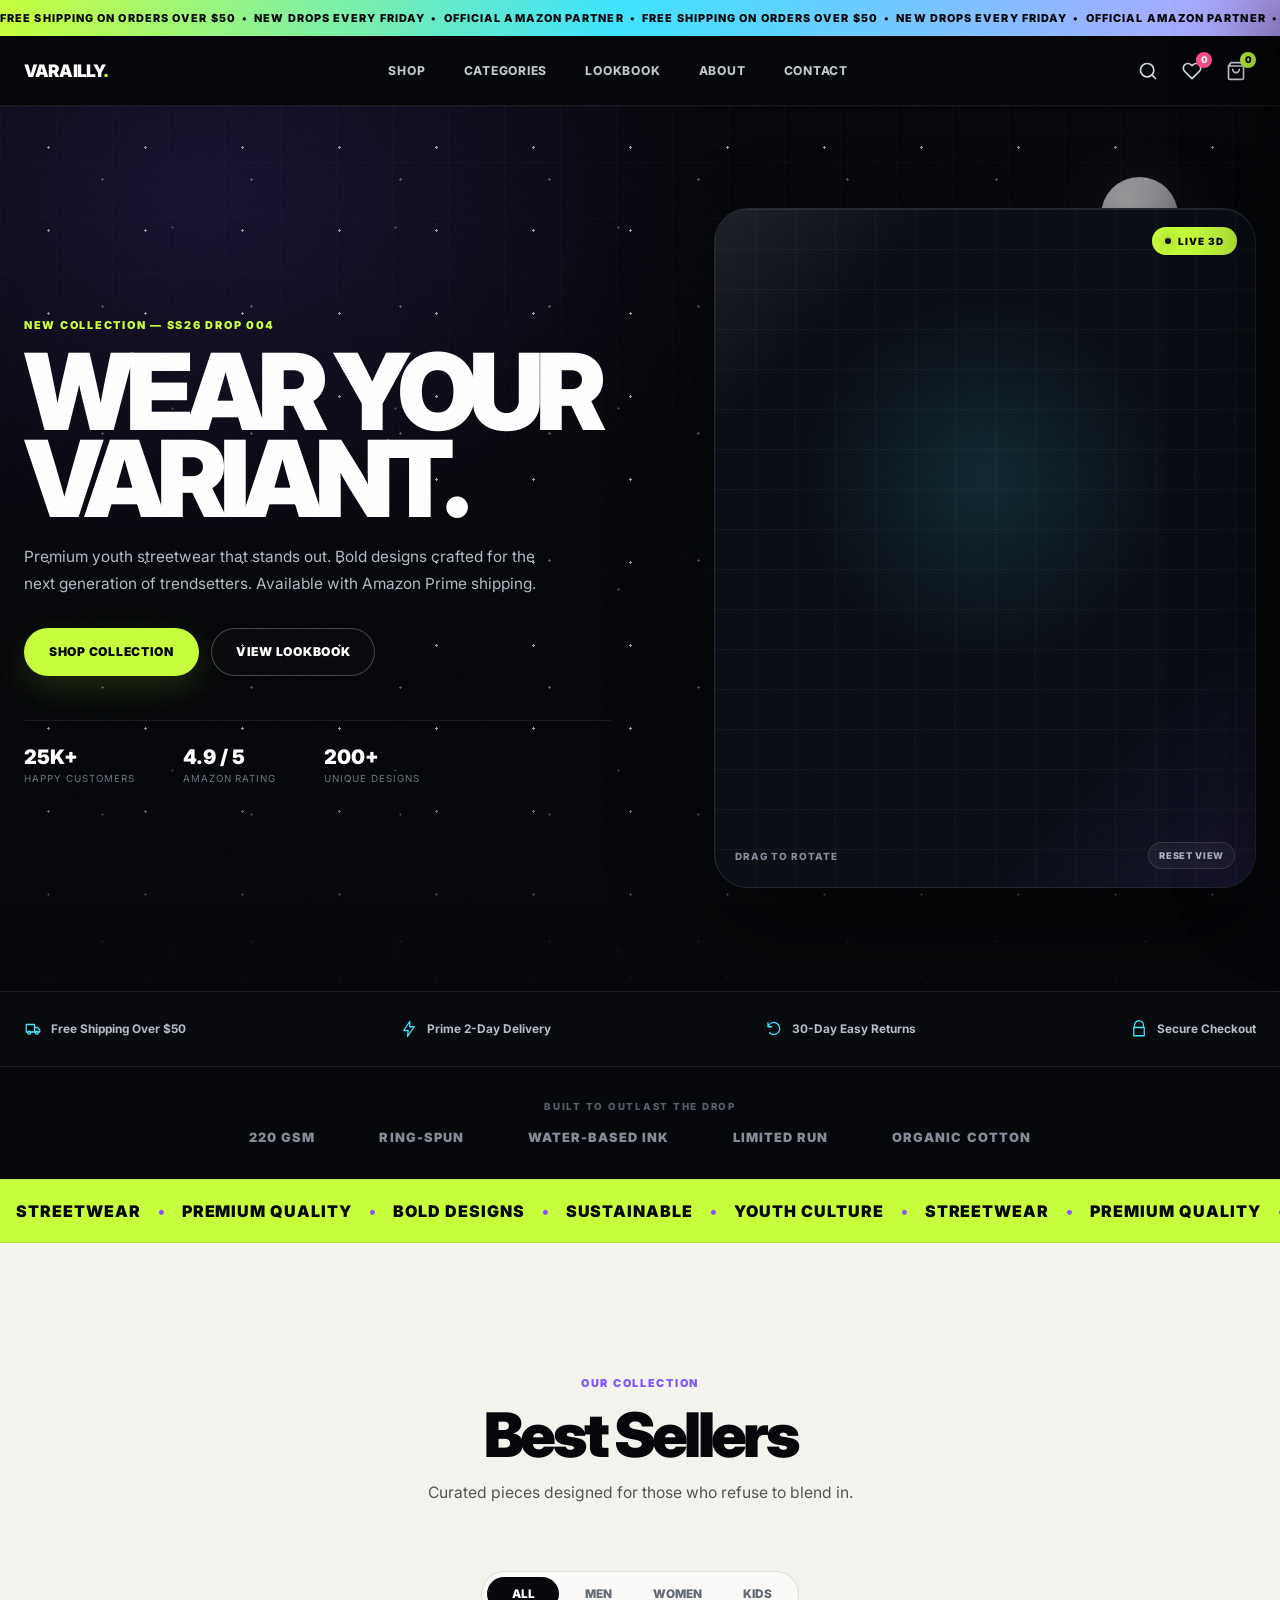
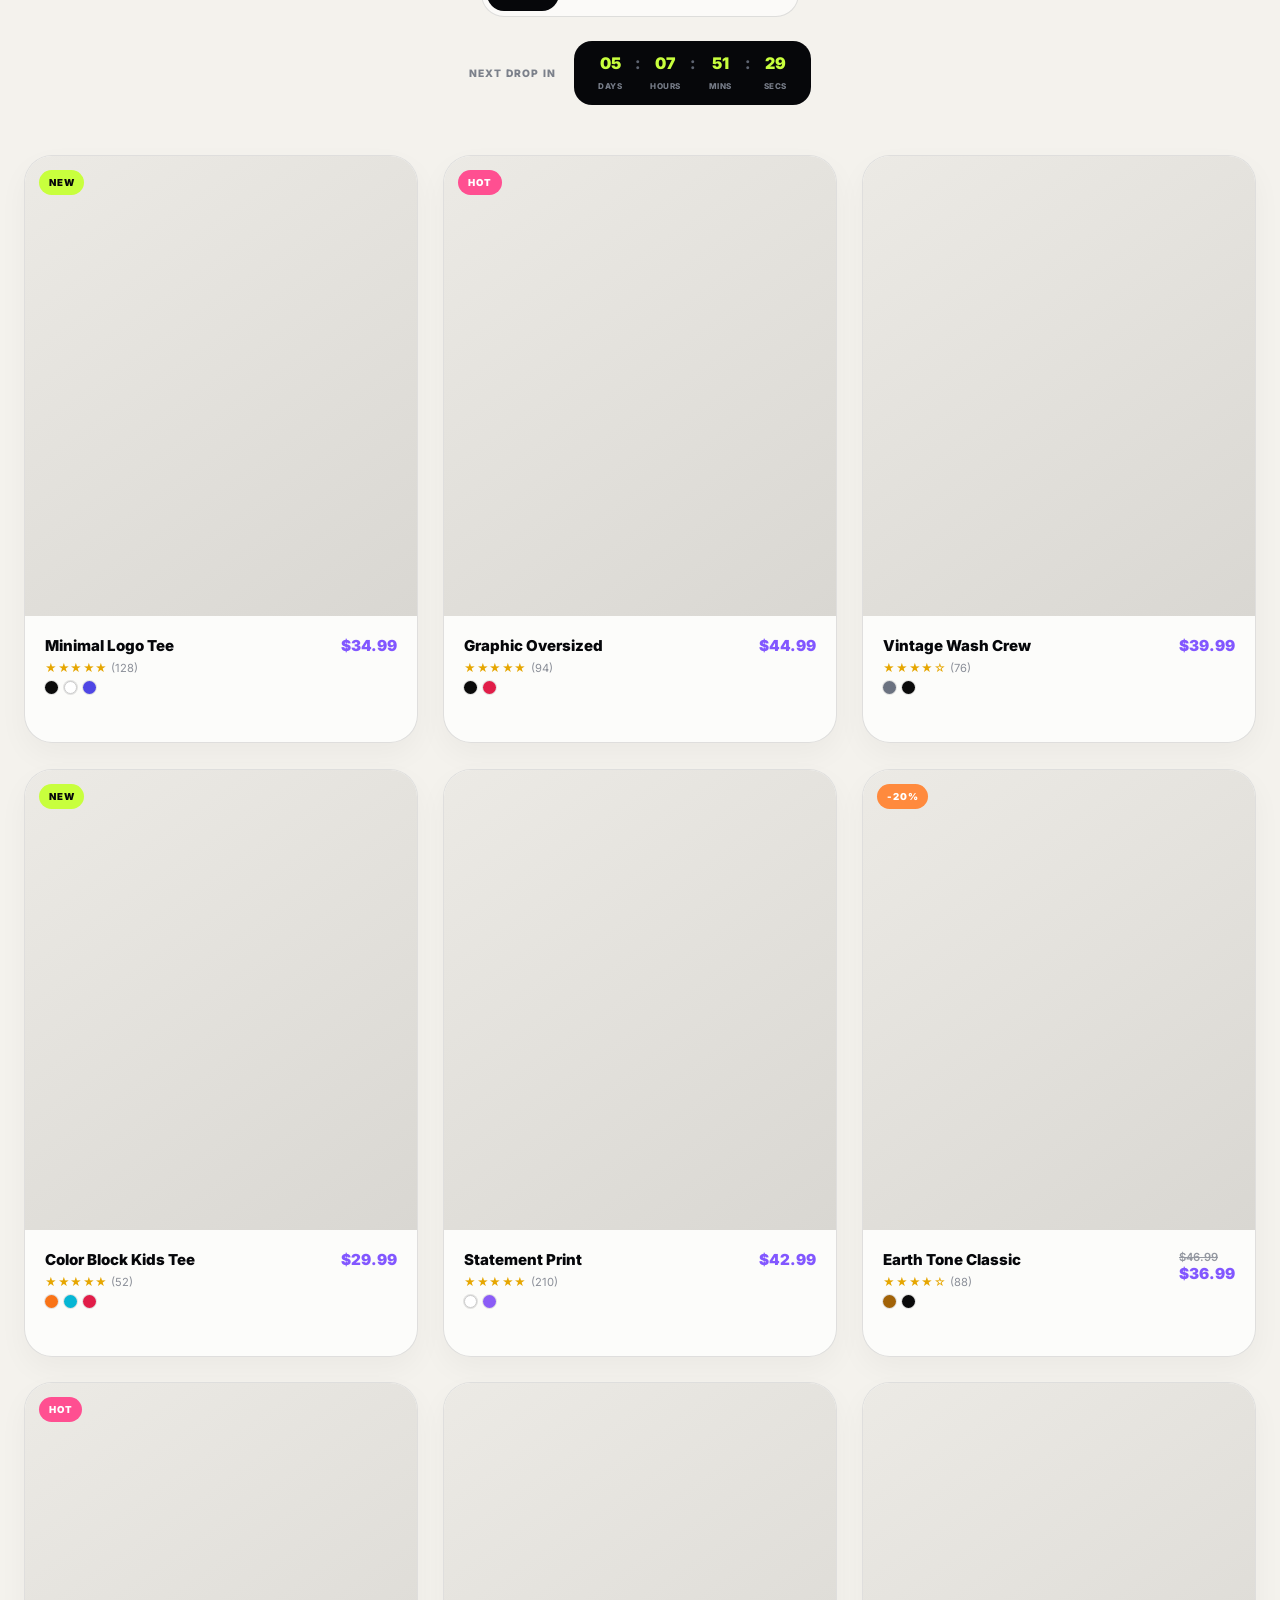
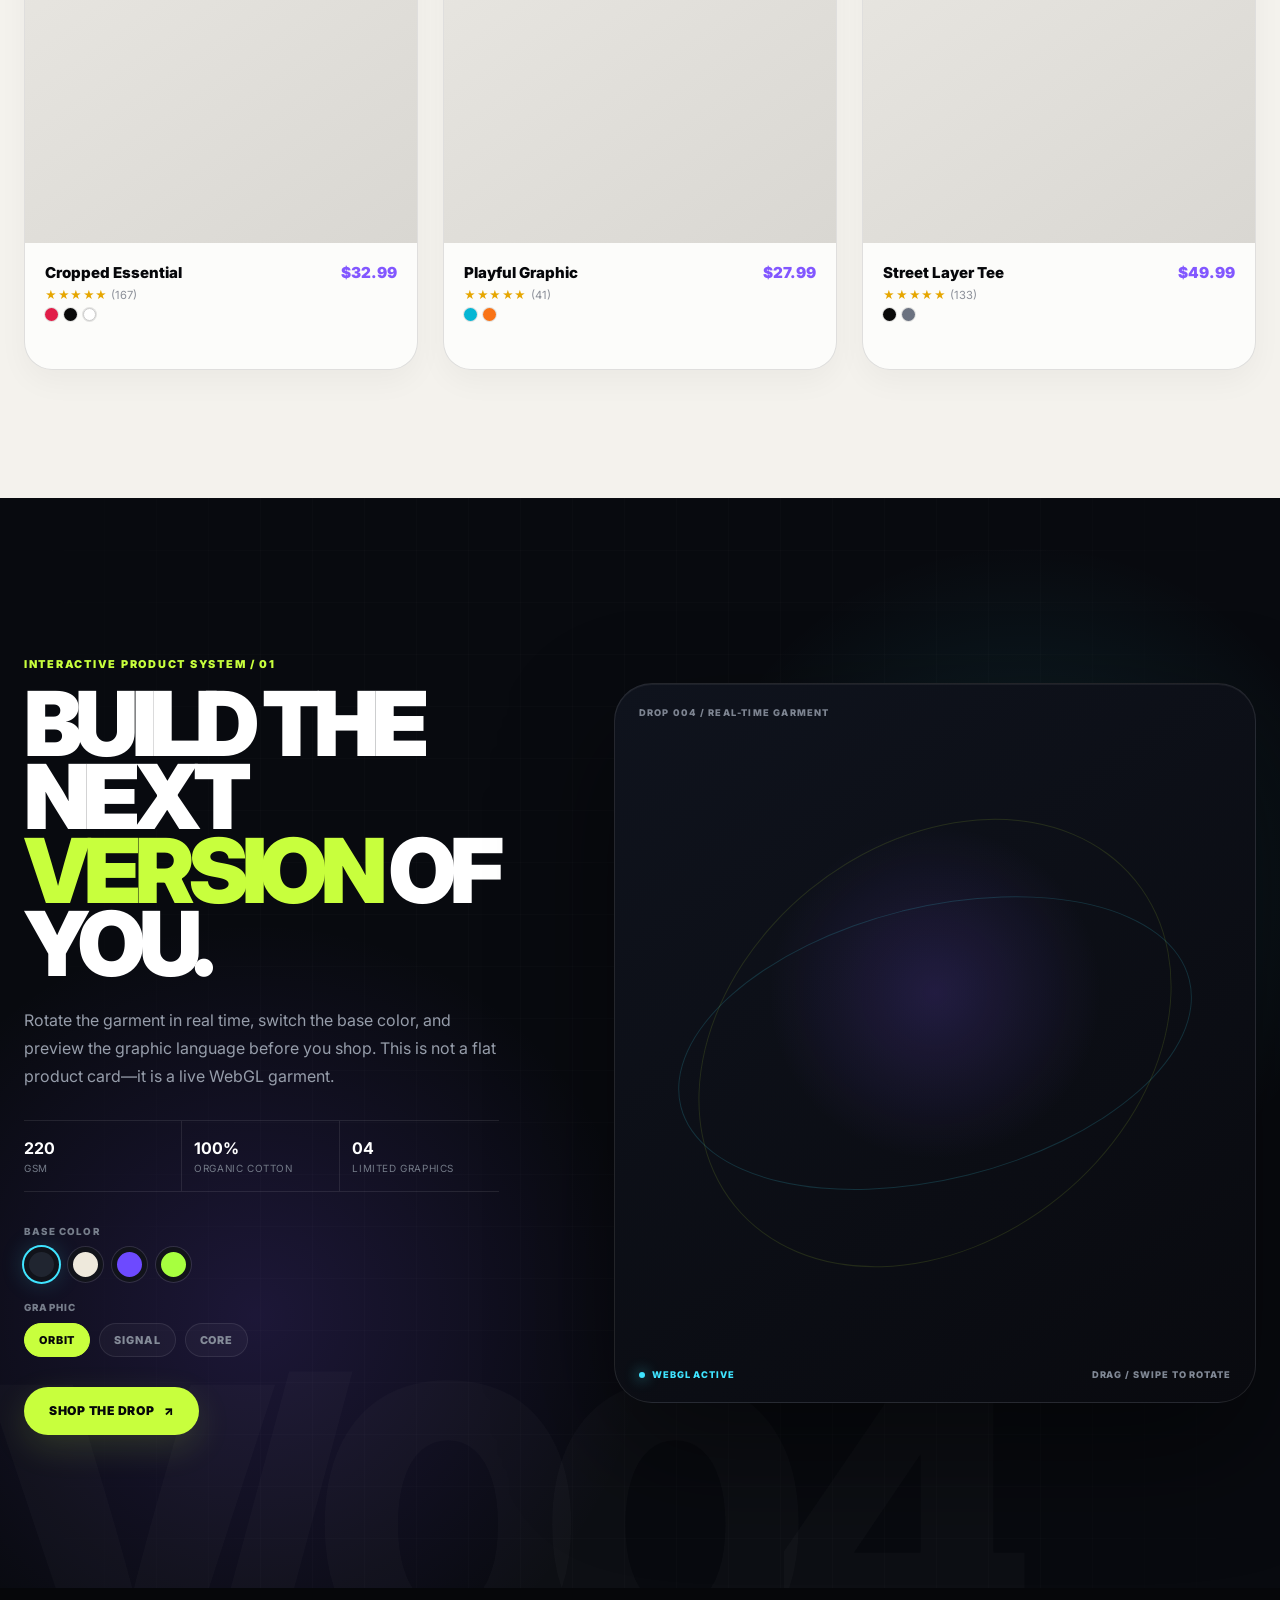
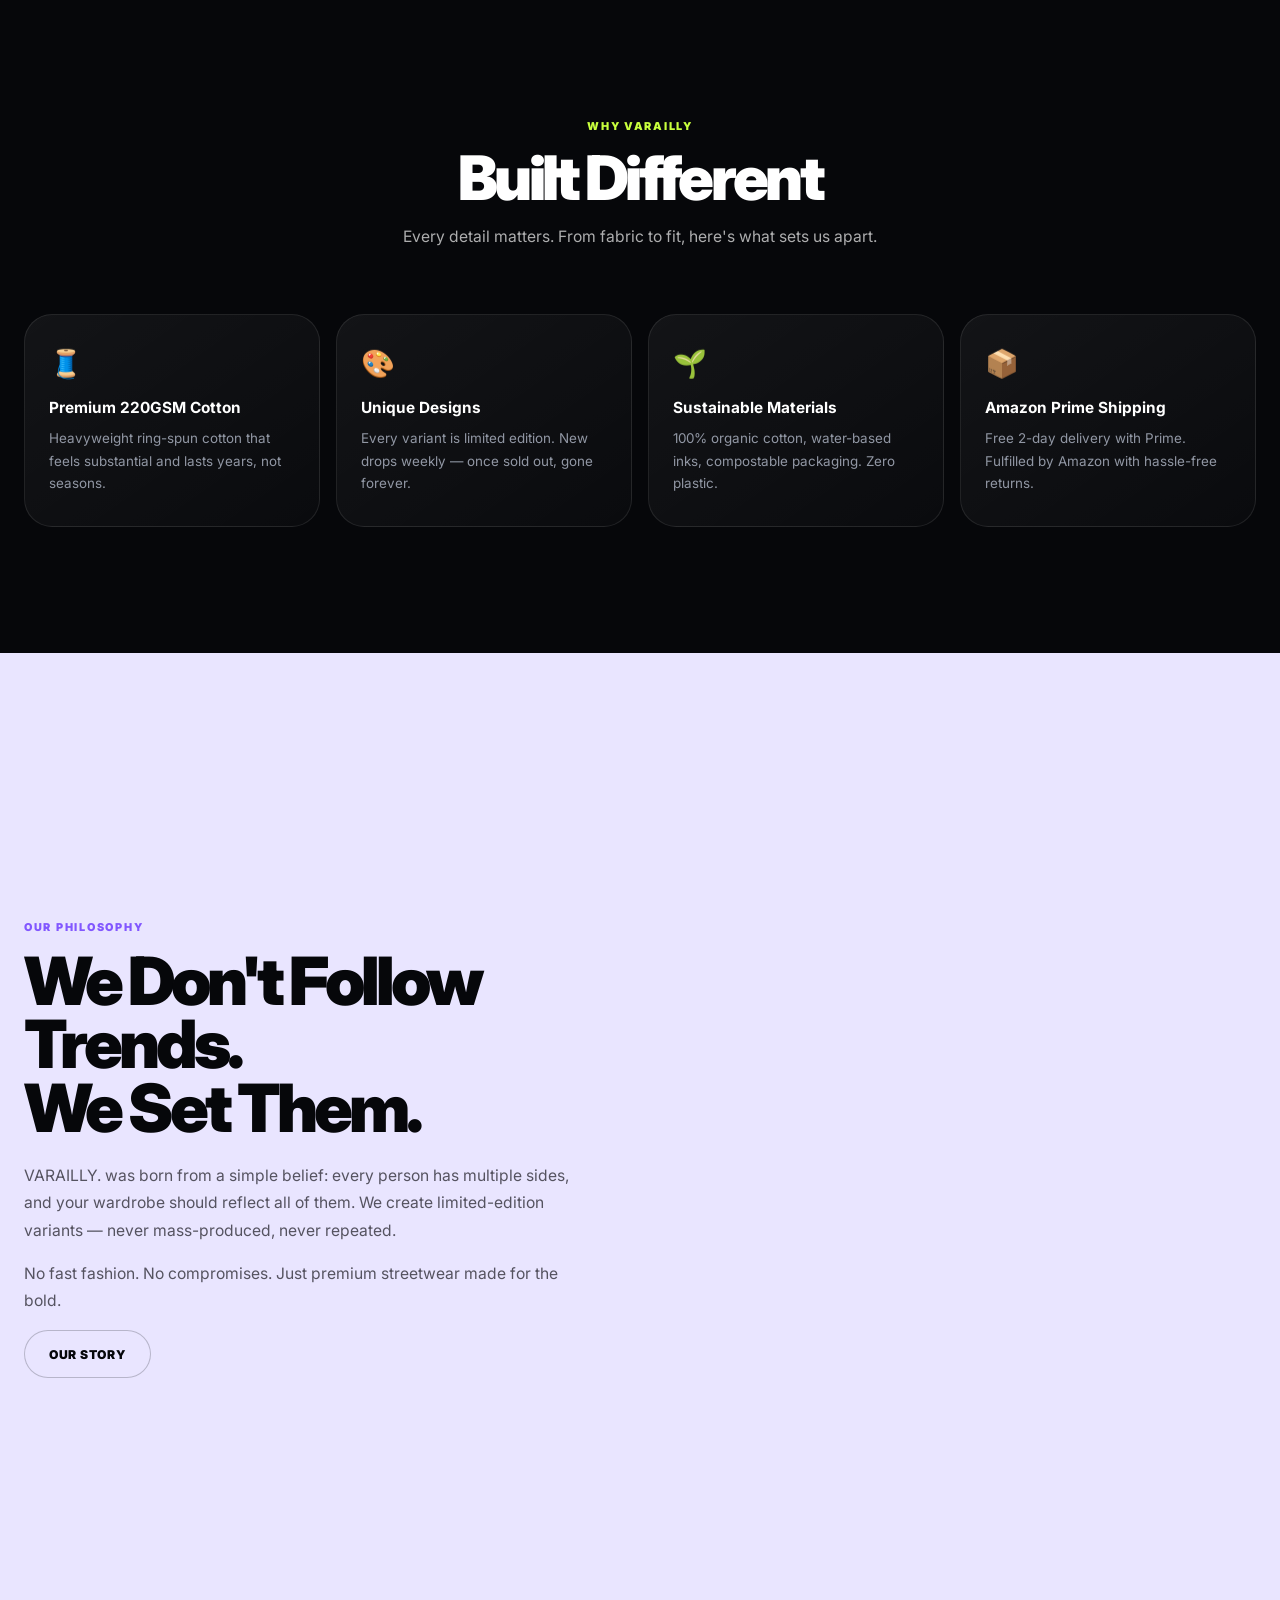
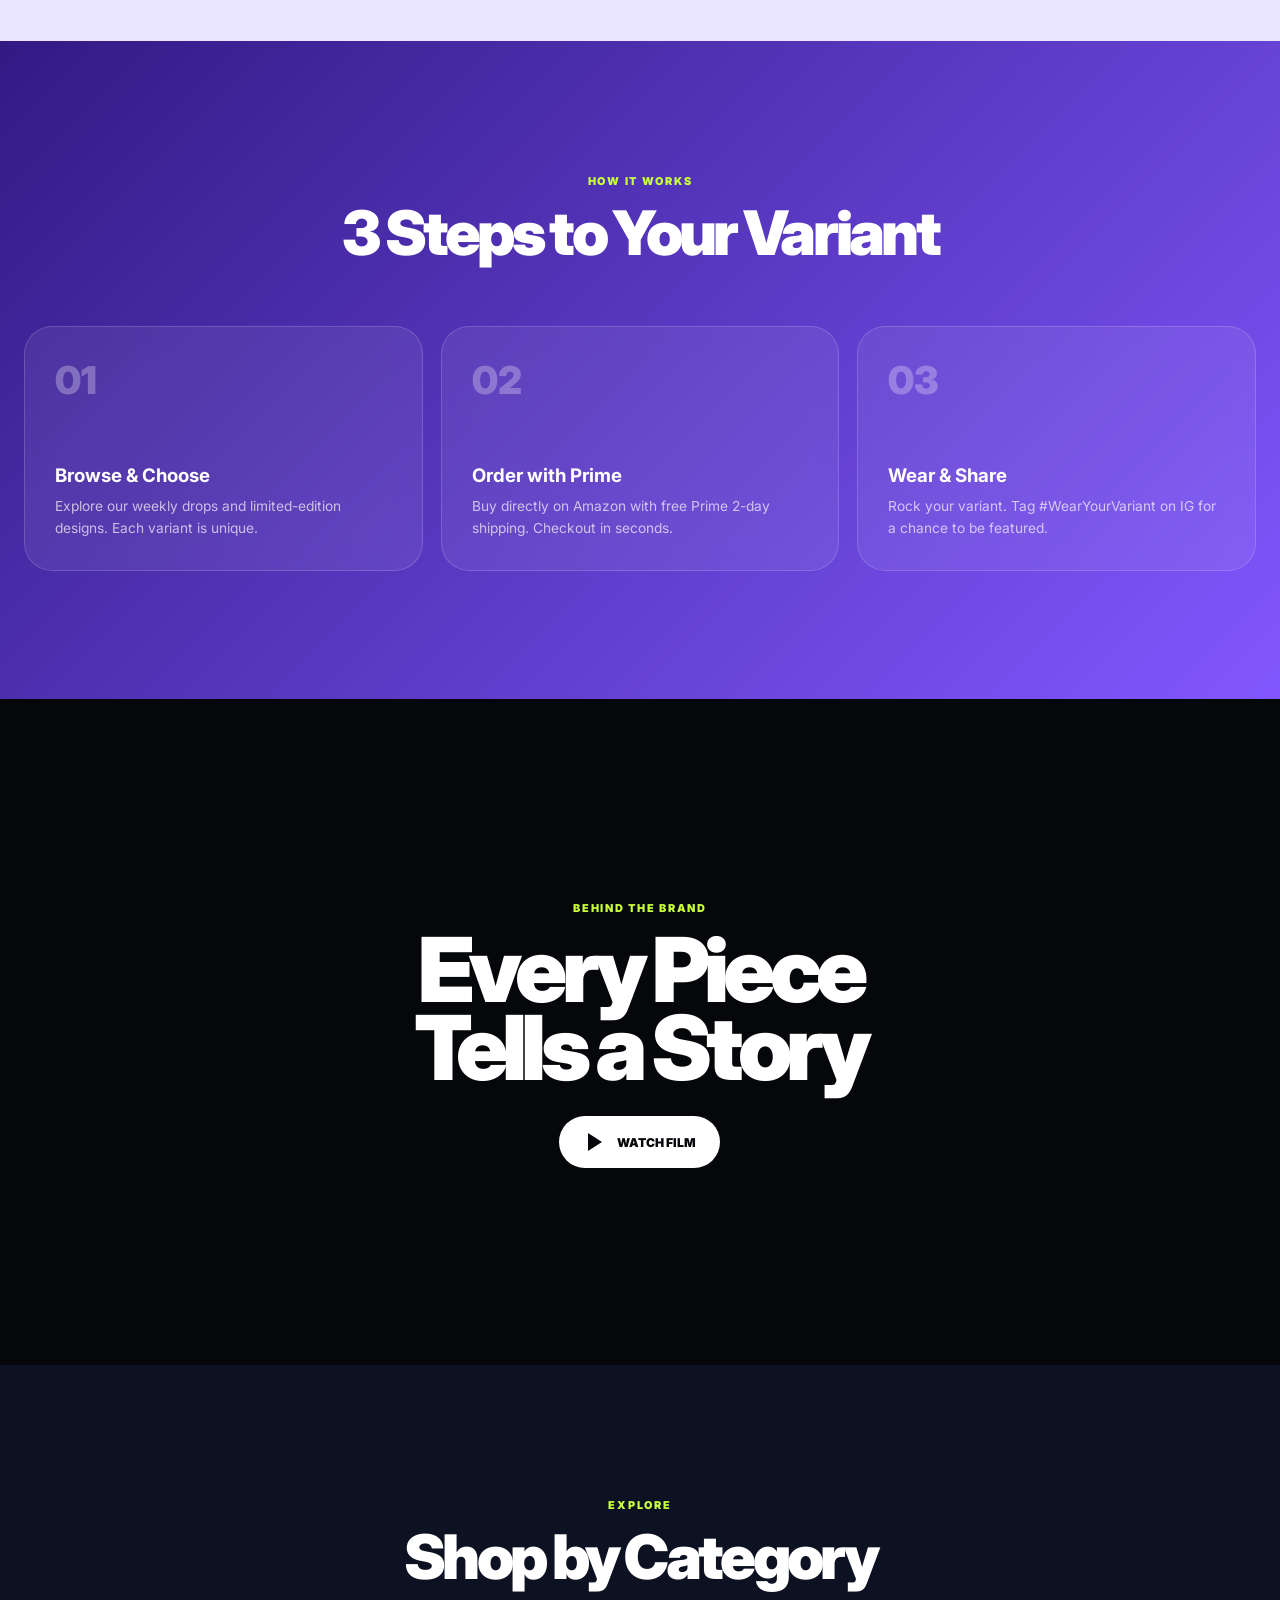
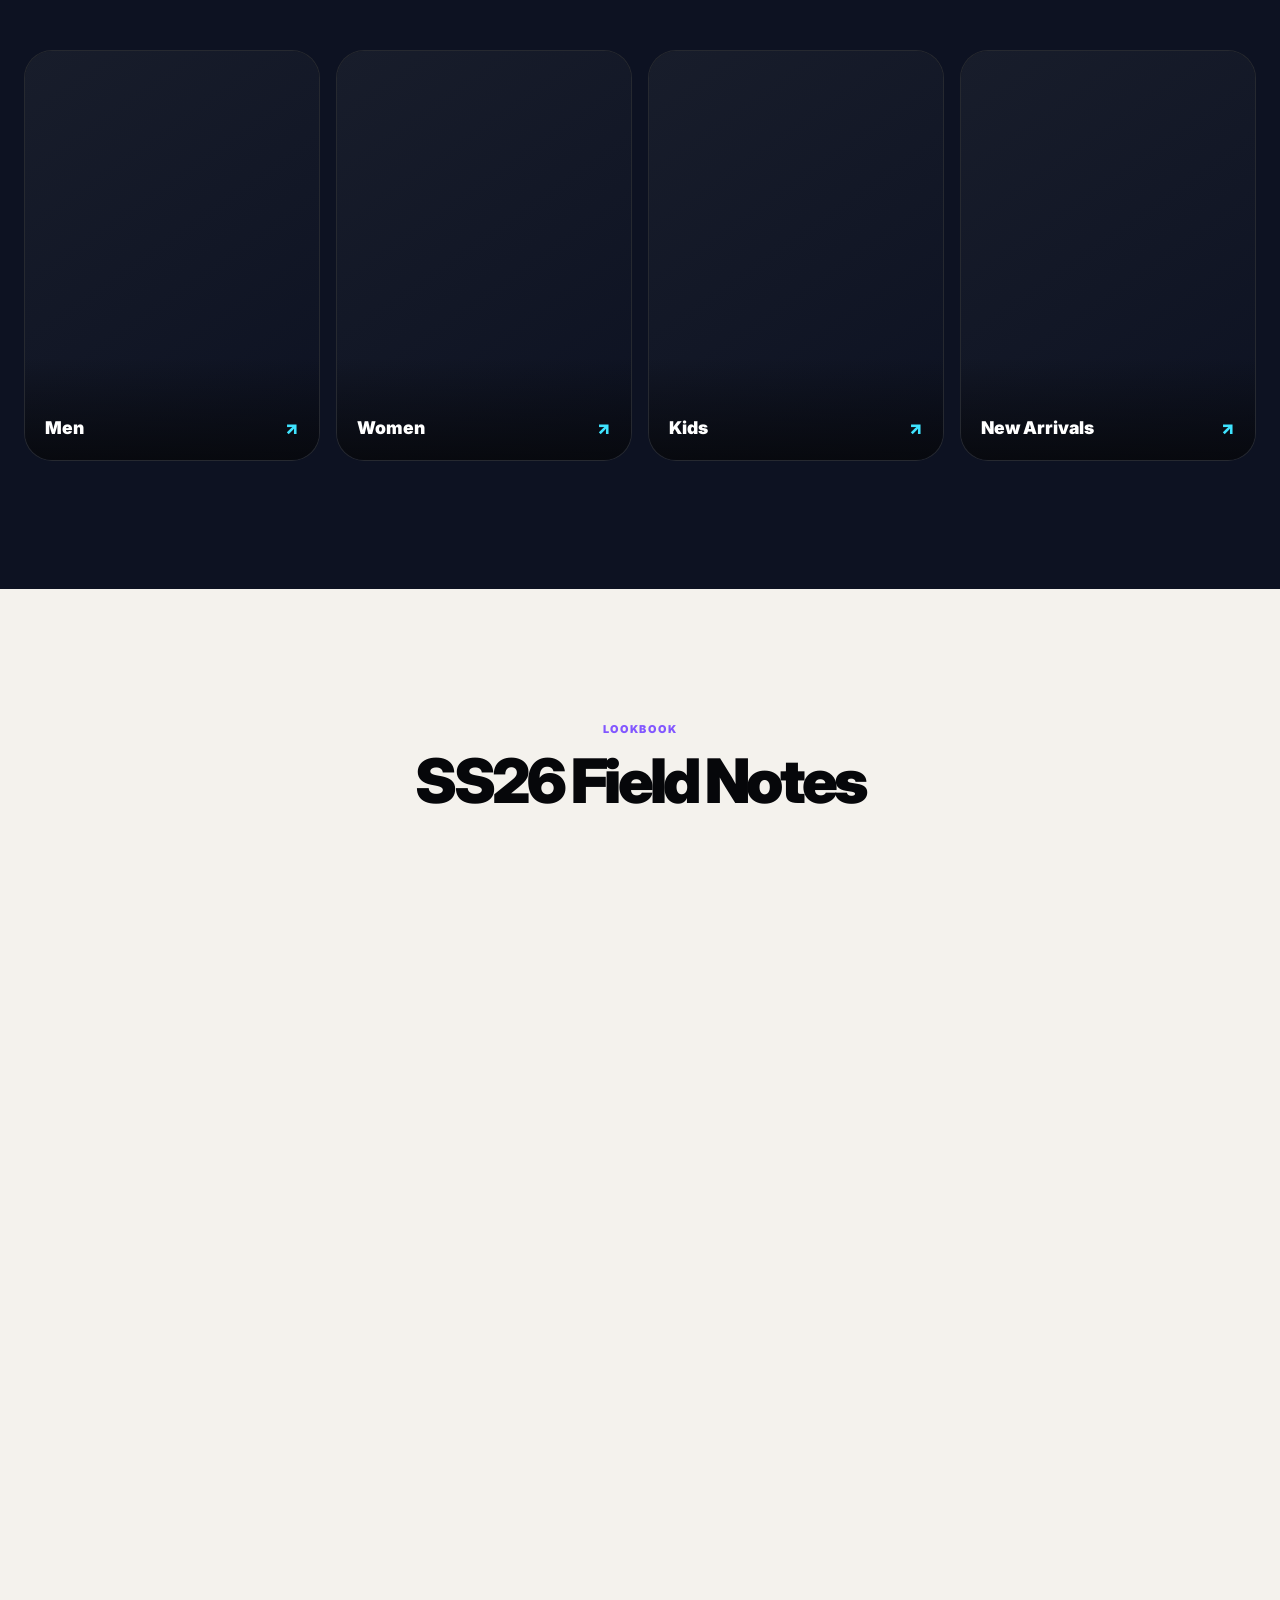
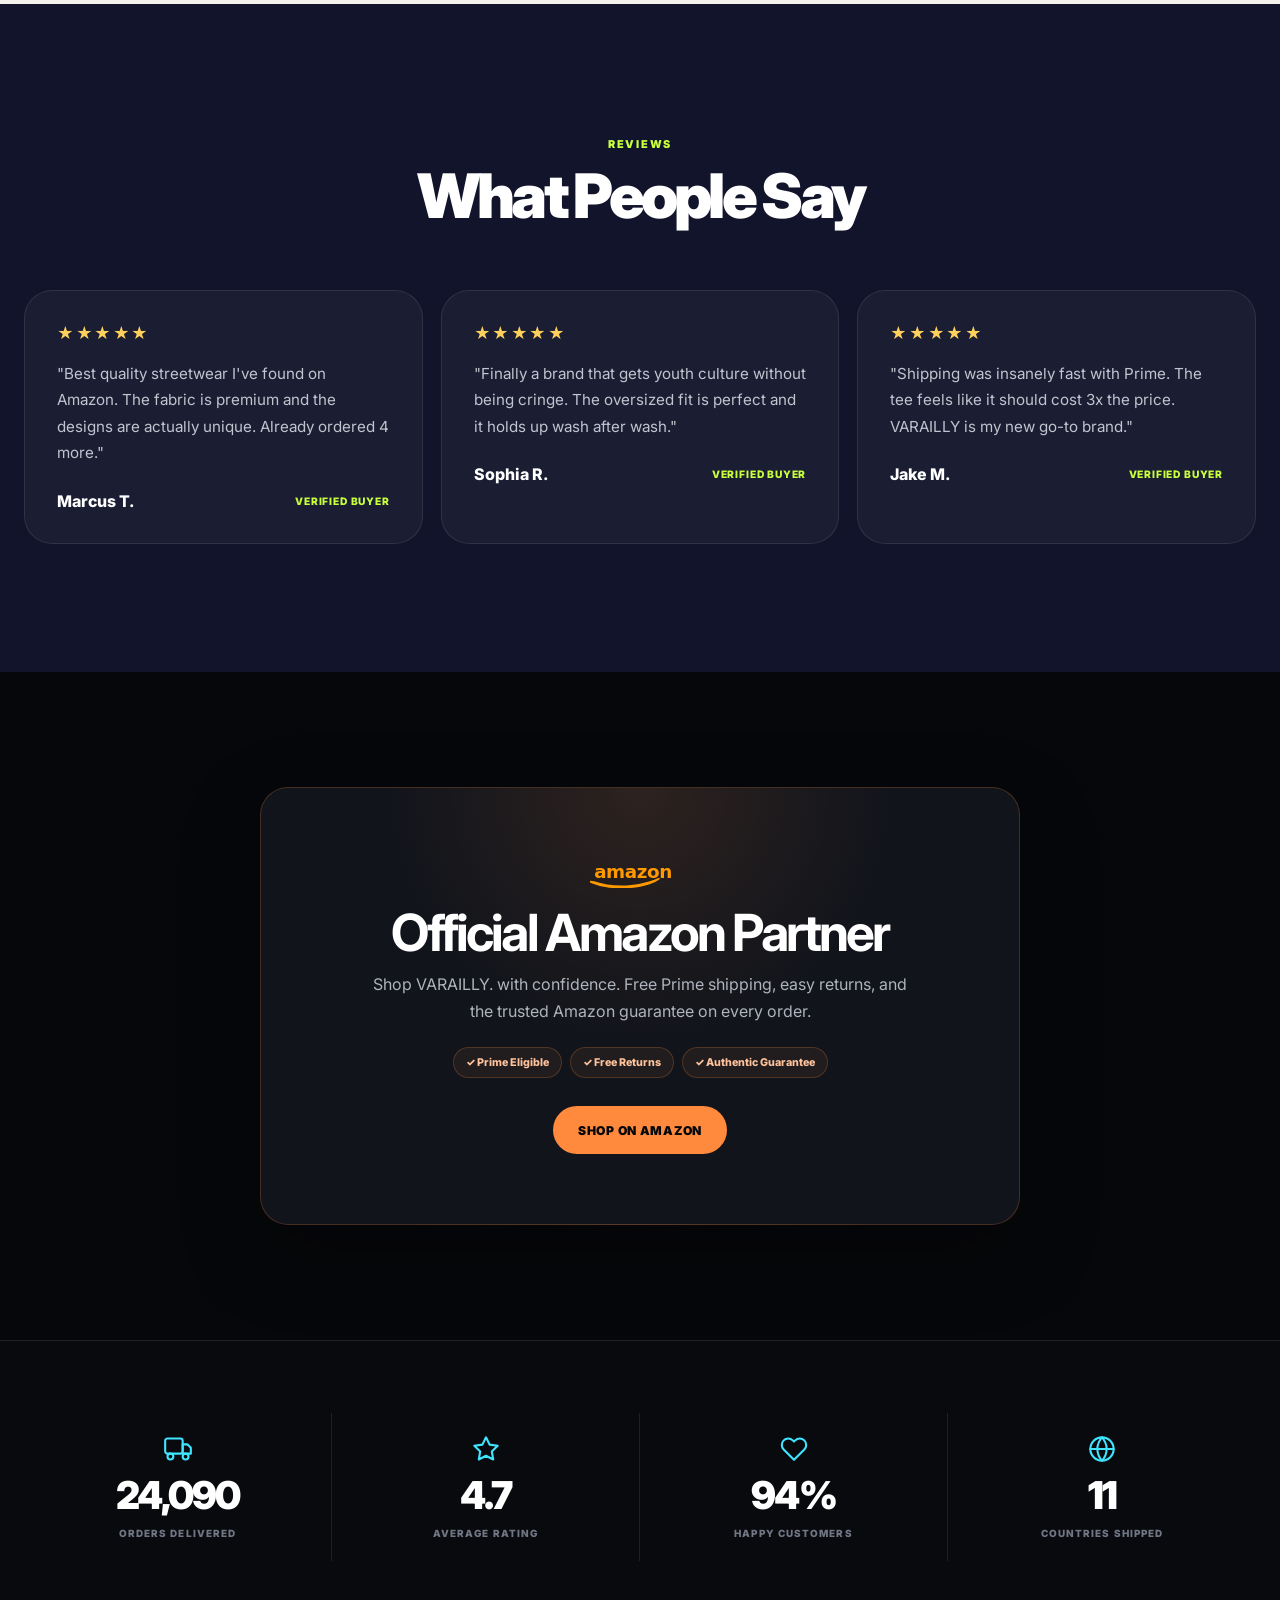
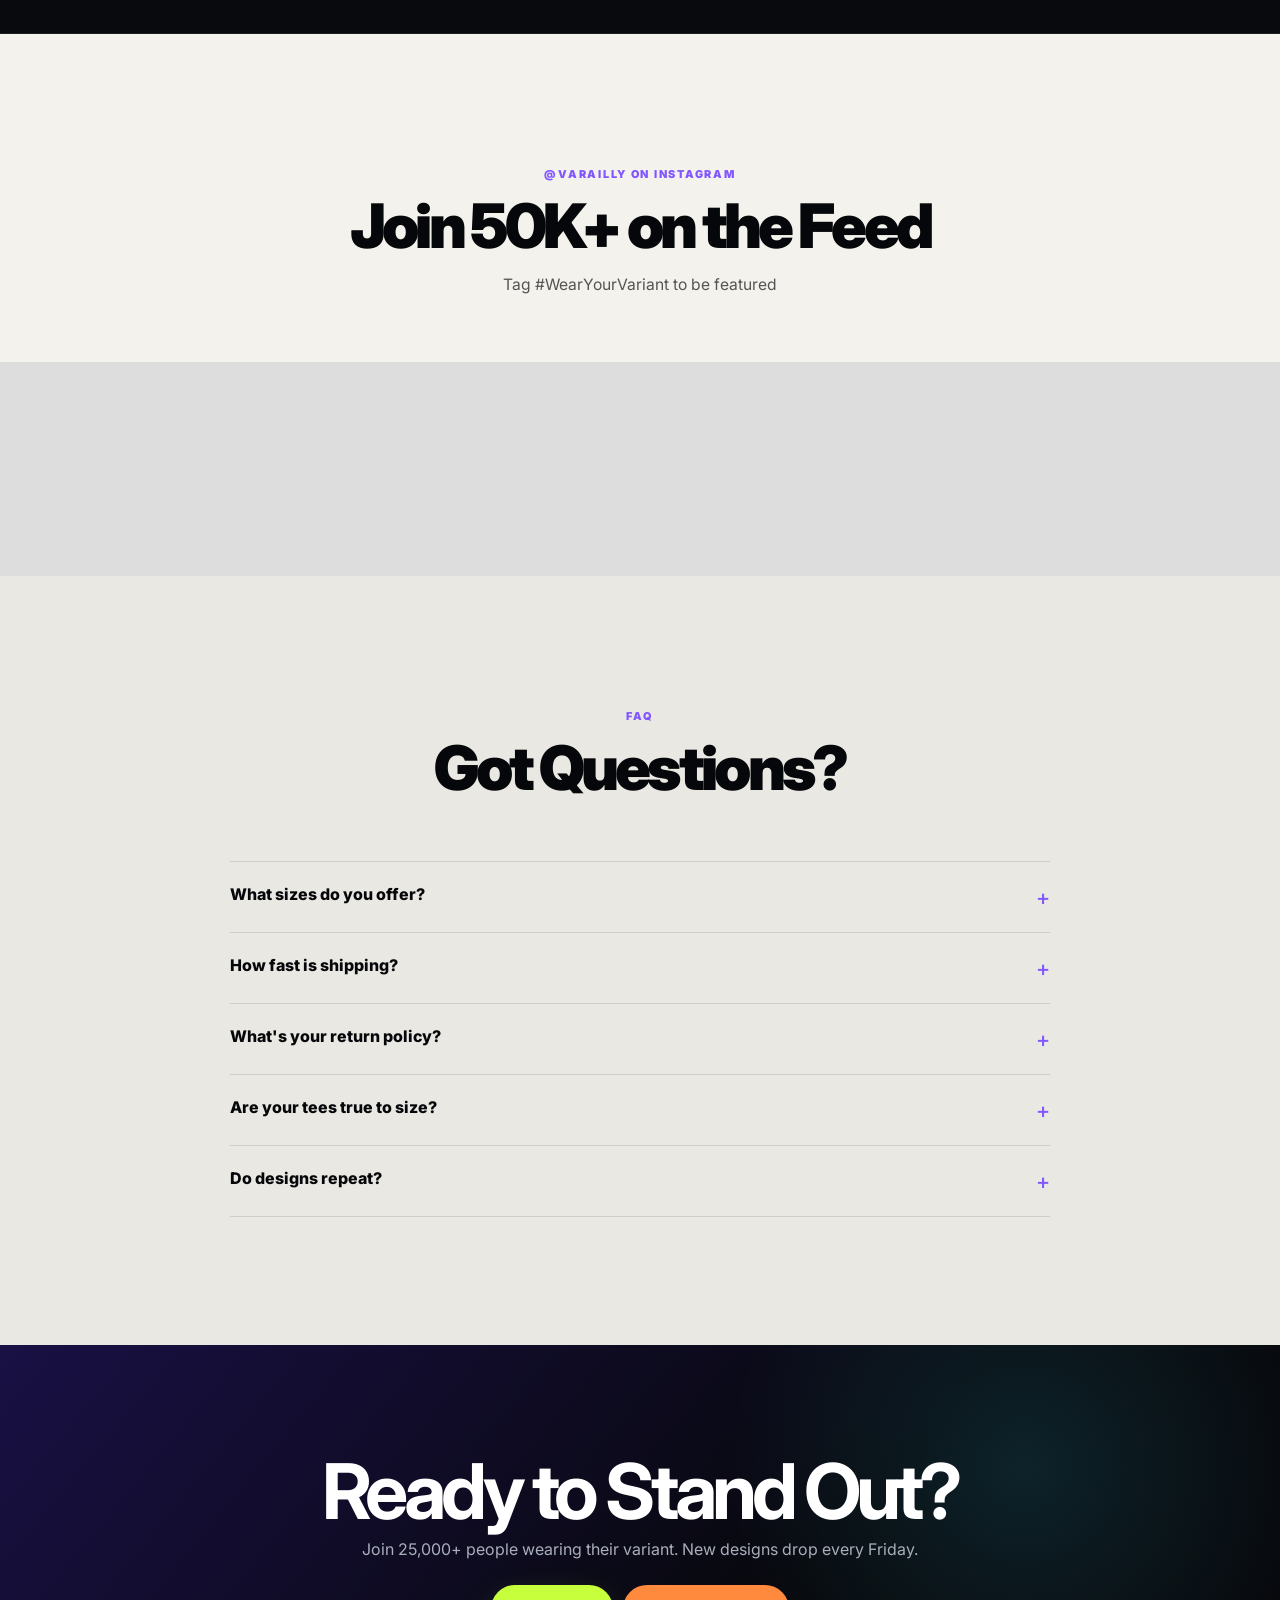
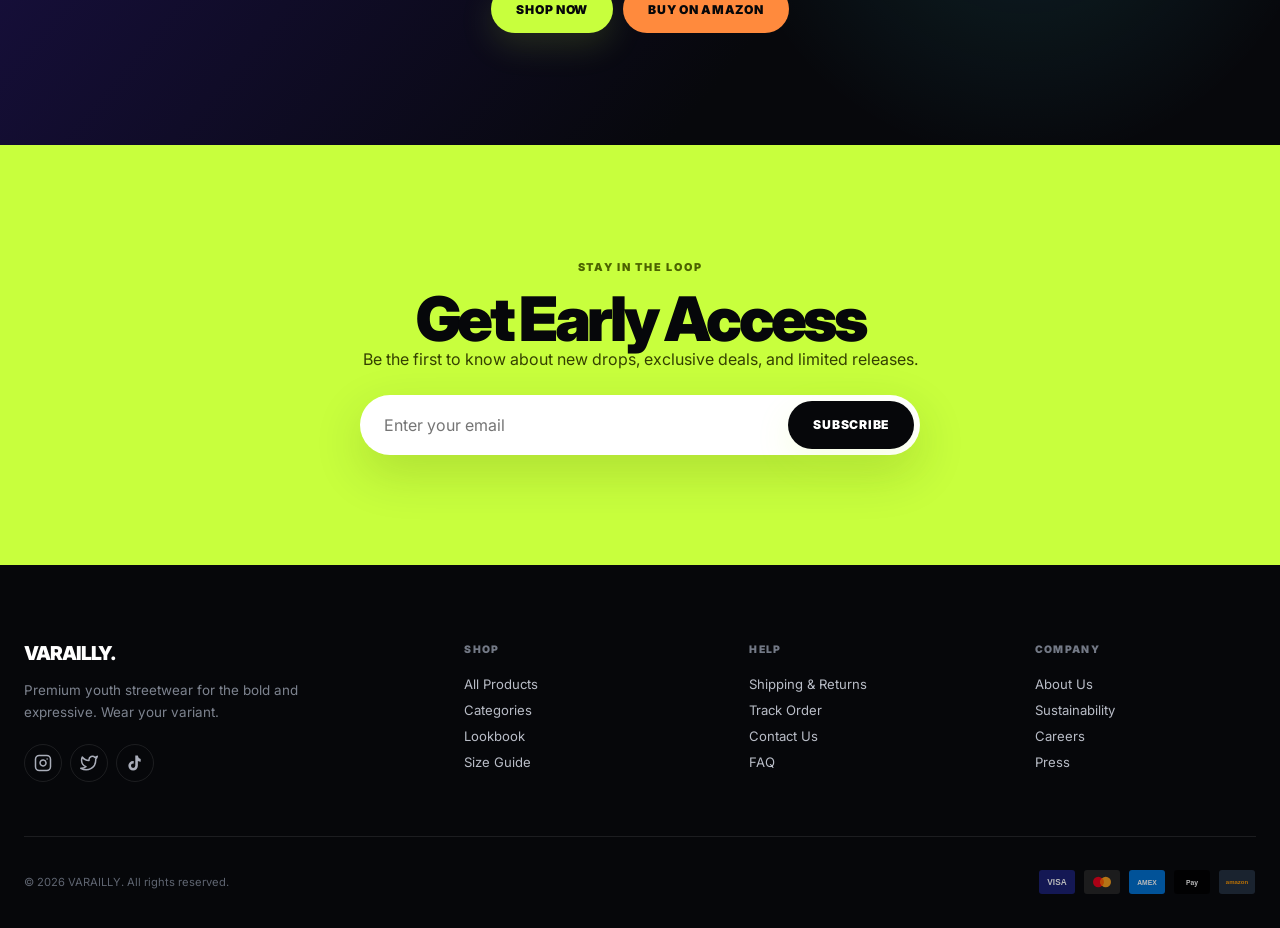
==== commit 92723183: "Add native WebGL 3D garment experience" ====
--- a/index.html
+++ b/index.html
@@ -12,7 +12,7 @@
     <link rel="preconnect" href="https://fonts.gstatic.com" crossorigin>
     <link href="https://fonts.googleapis.com/css2?family=Inter:wght@300;400;500;600;700;800;900&display=swap" rel="stylesheet">
     <link rel="icon" type="image/svg+xml" href="data:image/svg+xml,%3Csvg xmlns='http://www.w3.org/2000/svg' viewBox='0 0 32 32'%3E%3Crect width='32' height='32' rx='6' fill='%230a0a0a'/%3E%3Cpath d='M7 8L16 24L25 8' fill='none' stroke='%23ffffff' stroke-width='3.5' stroke-linecap='round' stroke-linejoin='round'/%3E%3C/svg%3E">
-    <link rel="stylesheet" href="assets/css/style.css?v=29">
+    <link rel="stylesheet" href="assets/css/style.css?v=30">
 </head>
 <body>
 
@@ -114,16 +114,16 @@
                 </div>
             </div>
             <div class="hero-image reveal">
-                <div class="hero-3d-scene">
-                    <!-- Glowing ring behind image -->
-                    <div class="hero-glow-ring"></div>
-                    <!-- Main image -->
-                    <img class="hero-main-img" src="https://images.unsplash.com/photo-1552374196-1ab2a1c593e8?w=900&q=80&auto=format&fit=crop" alt="" loading="eager">
-                    <!-- Floating 3D elements -->
-                    <img class="hero-float hero-float-1" src="https://images.unsplash.com/photo-1583743814966-8936f5b7be1a?w=300&q=80&auto=format&fit=crop" alt="">
-                    <img class="hero-float hero-float-2" src="https://images.unsplash.com/photo-1576566588028-4147f3842f27?w=300&q=80&auto=format&fit=crop" alt="">
-                    <!-- 3D Badge -->
-                    <div class="hero-3d-badge">NEW DROP</div>
+                <div class="hero-webgl-stage" id="hero3dStage" aria-label="Interactive 3D VARAILLY t-shirt. Drag to rotate.">
+                    <canvas class="product-webgl" id="hero3dCanvas" aria-hidden="true"></canvas>
+                    <div class="hero-3d-scene hero-webgl-fallback">
+                        <div class="hero-glow-ring"></div>
+                        <img class="hero-main-img" src="https://images.unsplash.com/photo-1552374196-1ab2a1c593e8?w=900&q=80&auto=format&fit=crop" alt="VARAILLY editorial streetwear look" loading="eager">
+                        <img class="hero-float hero-float-1" src="https://images.unsplash.com/photo-1583743814966-8936f5b7be1a?w=300&q=80&auto=format&fit=crop" alt="" aria-hidden="true">
+                        <img class="hero-float hero-float-2" src="https://images.unsplash.com/photo-1576566588028-4147f3842f27?w=300&q=80&auto=format&fit=crop" alt="" aria-hidden="true">
+                    </div>
+                    <div class="hero-3d-badge"><span class="live-dot"></span> 3D PREVIEW</div>
+                    <div class="webgl-hint"><span>Drag to rotate</span><button type="button" id="hero3dReset">Reset view</button></div>
                 </div>
             </div>
         </div>
@@ -387,6 +387,58 @@
         </div>
     </section>
 
+    <!-- Interactive 3D Variant Lab -->
+    <section class="variant-lab" id="variant-lab">
+        <div class="variant-lab-grid"></div>
+        <div class="container variant-lab-inner">
+            <div class="variant-lab-copy reveal">
+                <span class="section-label">INTERACTIVE PRODUCT SYSTEM / 01</span>
+                <h2 class="variant-lab-title">Build the next<br><em>version</em> of you.</h2>
+                <p class="variant-lab-text">Rotate the garment in real time, switch the base color, and preview the graphic language before you shop. This is not a flat product card—it is a live WebGL garment.</p>
+                <div class="variant-specs" aria-label="Product specifications">
+                    <span><strong>220</strong> GSM</span>
+                    <span><strong>100%</strong> organic cotton</span>
+                    <span><strong>04</strong> limited graphics</span>
+                </div>
+                <div class="variant-controls">
+                    <div class="variant-control-group">
+                        <span class="variant-control-label">Base color</span>
+                        <div class="variant-swatches" id="variantColors" role="group" aria-label="Choose shirt color">
+                            <button class="variant-swatch active" style="--swatch:#202530" data-color="#202530" aria-label="Void black"></button>
+                            <button class="variant-swatch" style="--swatch:#eee9dc" data-color="#eee9dc" aria-label="Bone"></button>
+                            <button class="variant-swatch" style="--swatch:#6d4aff" data-color="#6d4aff" aria-label="Signal violet"></button>
+                            <button class="variant-swatch" style="--swatch:#a7ff3f" data-color="#a7ff3f" aria-label="Acid lime"></button>
+                        </div>
+                    </div>
+                    <div class="variant-control-group">
+                        <span class="variant-control-label">Graphic</span>
+                        <div class="graphic-tabs" id="variantGraphics" role="group" aria-label="Choose graphic">
+                            <button class="graphic-tab active" data-graphic="orbit">Orbit</button>
+                            <button class="graphic-tab" data-graphic="signal">Signal</button>
+                            <button class="graphic-tab" data-graphic="core">Core</button>
+                        </div>
+                    </div>
+                </div>
+                <a href="#products" class="btn btn-primary">Shop the drop <span aria-hidden="true">↗</span></a>
+            </div>
+
+            <div class="variant-viewer reveal" id="lab3dStage" aria-label="Interactive 3D t-shirt configurator. Drag to rotate.">
+                <canvas class="product-webgl" id="lab3dCanvas" aria-hidden="true"></canvas>
+                <div class="variant-viewer-fallback">
+                    <svg viewBox="0 0 320 360" aria-hidden="true">
+                        <path id="fallbackShirtPath" d="M45 92 113 40l22 30h50l22-30 68 52-31 63-24-15v174H100V140l-24 15z" fill="#202530" stroke="#3fe4ff" stroke-width="2"/>
+                        <path d="M135 70q25 28 50 0" fill="none" stroke="#c8ff3d" stroke-width="4"/>
+                        <text id="fallbackGraphicLabel" x="160" y="205" text-anchor="middle" fill="#c8ff3d" font-size="20" font-weight="900" font-family="Inter,sans-serif">ORBIT / VARAILLY.</text>
+                    </svg>
+                </div>
+                <div class="viewer-orbit viewer-orbit-a"></div>
+                <div class="viewer-orbit viewer-orbit-b"></div>
+                <div class="viewer-status"><span class="live-dot"></span> 3D preview</div>
+                <div class="viewer-hint">Drag / swipe to rotate</div>
+            </div>
+        </div>
+    </section>
+
     <!-- Why VARAILLY -->
     <section class="features">
         <div class="container">
@@ -932,6 +984,7 @@
         </div>
     </aside>
 
-    <script src="assets/js/main.js?v=29"></script>
+    <script src="assets/js/main.js?v=30"></script>
+    <script src="assets/js/webgl-scenes.js?v=5"></script>
 </body>
 </html>
--- a/assets/css/style.css
+++ b/assets/css/style.css
@@ -556,3 +556,254 @@
 }
 .product-image { background: linear-gradient(145deg,#eceae5,#d9d7d2); }
 .category-image { background: linear-gradient(145deg,#181d2b,#0d1222); }
+
+
+
+/* =========================================================
+   True WebGL product experience
+   ========================================================= */
+.hero-webgl-stage {
+  position: relative;
+  width: min(100%, 560px);
+  min-height: clamp(500px, 57vw, 680px);
+  overflow: hidden;
+  isolation: isolate;
+  border: 1px solid rgba(255,255,255,.1);
+  border-radius: 34px;
+  background:
+    linear-gradient(rgba(255,255,255,.035) 1px, transparent 1px),
+    linear-gradient(90deg,rgba(255,255,255,.035) 1px,transparent 1px),
+    radial-gradient(circle at 50% 40%,rgba(63,228,255,.12),transparent 38%),
+    #0b0e15;
+  background-size: 40px 40px,40px 40px,auto,auto;
+  box-shadow: 0 40px 100px rgba(0,0,0,.45), inset 0 1px rgba(255,255,255,.06);
+}
+.hero-webgl-stage::after {
+  content: "";
+  position: absolute;
+  inset: 0;
+  z-index: 4;
+  pointer-events: none;
+  border-radius: inherit;
+  background: linear-gradient(135deg,rgba(255,255,255,.08),transparent 20%,transparent 75%,rgba(130,87,255,.1));
+}
+.product-webgl {
+  position: absolute;
+  inset: 0;
+  z-index: 2;
+  width: 100%;
+  height: 100%;
+  opacity: 0;
+  touch-action: pan-y;
+  cursor: grab;
+  transition: opacity .7s var(--ease);
+}
+.is-dragging .product-webgl { cursor: grabbing; }
+.hero-webgl-fallback {
+  position: absolute;
+  inset: 24px;
+  z-index: 1;
+  width: auto;
+  opacity: 1;
+  transition: opacity .5s var(--ease), transform .7s var(--ease);
+}
+.hero-webgl-fallback .hero-main-img { height: 100%; }
+.webgl-ready .product-webgl { opacity: 1; }
+.webgl-ready .hero-webgl-fallback { opacity: 0; transform: scale(.97); pointer-events: none; }
+.webgl-hint {
+  position: absolute;
+  z-index: 6;
+  left: 20px;
+  right: 20px;
+  bottom: 18px;
+  display: flex;
+  align-items: center;
+  justify-content: space-between;
+  gap: 15px;
+  color: #858c9b;
+  font-size: .62rem;
+  font-weight: 800;
+  letter-spacing: .1em;
+  text-transform: uppercase;
+}
+.webgl-hint button {
+  padding: 7px 10px;
+  border: 1px solid rgba(255,255,255,.12);
+  border-radius: var(--radius-pill);
+  color: #aeb4c1;
+  background: rgba(255,255,255,.045);
+  font-size: .58rem;
+  font-weight: 850;
+  letter-spacing: .07em;
+  text-transform: uppercase;
+}
+.hero-3d-badge { display: inline-flex; align-items: center; gap: 7px; }
+.live-dot {
+  width: 6px;
+  height: 6px;
+  display: inline-block;
+  border-radius: 50%;
+  background: currentColor;
+  box-shadow: 0 0 14px currentColor;
+  animation: livePulse 1.7s ease-in-out infinite;
+}
+@keyframes livePulse { 50% { opacity: .35; transform: scale(.7); } }
+
+.variant-lab {
+  position: relative;
+  overflow: hidden;
+  padding: clamp(90px,12vw,170px) 0;
+  background:
+    radial-gradient(circle at 80% 35%,rgba(63,228,255,.13),transparent 27%),
+    radial-gradient(circle at 20% 75%,rgba(130,87,255,.17),transparent 30%),
+    #080a0f;
+}
+.variant-lab::before {
+  content: "V/004";
+  position: absolute;
+  left: -1vw;
+  bottom: -7vw;
+  color: rgba(255,255,255,.018);
+  font-size: clamp(12rem,30vw,34rem);
+  line-height: .8;
+  font-weight: 950;
+  letter-spacing: -.09em;
+  pointer-events: none;
+}
+.variant-lab-grid {
+  position: absolute;
+  inset: 0;
+  opacity: .6;
+  background-image: linear-gradient(rgba(255,255,255,.025) 1px,transparent 1px),linear-gradient(90deg,rgba(255,255,255,.025) 1px,transparent 1px);
+  background-size: 52px 52px;
+  mask-image: linear-gradient(90deg,transparent,#000 20%,#000 80%,transparent);
+}
+.variant-lab-inner {
+  position: relative;
+  display: grid;
+  grid-template-columns: minmax(0,.85fr) minmax(420px,1.15fr);
+  gap: clamp(54px,9vw,130px);
+  align-items: center;
+}
+.variant-lab-copy { max-width: 570px; }
+.variant-lab-title {
+  margin: 0 0 25px;
+  font-size: clamp(3.3rem,7vw,7rem);
+  line-height: .82;
+  letter-spacing: -.075em;
+  font-weight: 950;
+  text-transform: uppercase;
+}
+.variant-lab-title em { color: var(--lime); font-style: normal; }
+.variant-lab-text { margin: 0 0 30px; color: #969daa; line-height: 1.75; }
+.variant-specs {
+  margin-bottom: 34px;
+  display: grid;
+  grid-template-columns: repeat(3,1fr);
+  border-block: 1px solid var(--line);
+}
+.variant-specs span { padding: 17px 12px; color: #747b88; font-size: .62rem; letter-spacing: .06em; text-transform: uppercase; border-right: 1px solid var(--line); }
+.variant-specs span:first-child { padding-left: 0; }
+.variant-specs span:last-child { border-right: 0; }
+.variant-specs strong { display: block; margin-bottom: 4px; color: var(--white); font-size: 1rem; letter-spacing: 0; }
+.variant-controls { margin-bottom: 30px; display: grid; gap: 20px; }
+.variant-control-label { display: block; margin-bottom: 10px; color: #777e8b; font-size: .61rem; font-weight: 850; letter-spacing: .12em; text-transform: uppercase; }
+.variant-swatches, .graphic-tabs { display: flex; flex-wrap: wrap; gap: 9px; }
+.variant-swatch {
+  --swatch: #111;
+  width: 35px;
+  height: 35px;
+  border: 5px solid #11131a;
+  border-radius: 50%;
+  background: var(--swatch);
+  box-shadow: 0 0 0 1px rgba(255,255,255,.12);
+  transition: transform var(--transition),box-shadow var(--transition);
+}
+.variant-swatch:hover { transform: scale(1.08); }
+.variant-swatch.active { box-shadow: 0 0 0 2px var(--cyan),0 0 24px rgba(63,228,255,.22); }
+.graphic-tab {
+  padding: 9px 14px;
+  border: 1px solid var(--line);
+  border-radius: var(--radius-pill);
+  color: #858c99;
+  background: rgba(255,255,255,.03);
+  font-size: .68rem;
+  font-weight: 850;
+  letter-spacing: .08em;
+  text-transform: uppercase;
+}
+.graphic-tab.active { color: var(--void); border-color: var(--lime); background: var(--lime); }
+.variant-viewer {
+  position: relative;
+  min-height: clamp(560px,62vw,720px);
+  overflow: hidden;
+  isolation: isolate;
+  border: 1px solid rgba(255,255,255,.1);
+  border-radius: 38px;
+  background:
+    radial-gradient(circle at 50% 43%,rgba(130,87,255,.18),transparent 32%),
+    linear-gradient(145deg,#0f131d,#090a0f);
+  box-shadow: 0 50px 120px rgba(0,0,0,.45),inset 0 1px rgba(255,255,255,.06);
+}
+.variant-viewer::after {
+  content: "DROP 004 / REAL-TIME GARMENT";
+  position: absolute;
+  z-index: 5;
+  left: 24px;
+  top: 23px;
+  color: #7d8491;
+  font-size: .58rem;
+  font-weight: 850;
+  letter-spacing: .13em;
+}
+.variant-viewer-fallback {
+  position: absolute;
+  z-index: 1;
+  inset: 14%;
+  display: grid;
+  place-items: center;
+  opacity: .7;
+  transition: opacity .5s;
+}
+.variant-viewer-fallback svg { width: 100%; height: 100%; filter: drop-shadow(0 30px 45px rgba(0,0,0,.4)); }
+.variant-viewer.webgl-ready .variant-viewer-fallback { opacity: 0; }
+.viewer-orbit { position: absolute; z-index: 0; left: 50%; top: 50%; border: 1px solid rgba(63,228,255,.16); border-radius: 50%; pointer-events: none; }
+.viewer-orbit-a { width: 82%; height: 38%; transform: translate(-50%,-50%) rotate(-14deg); }
+.viewer-orbit-b { width: 62%; height: 72%; transform: translate(-50%,-50%) rotate(51deg); border-color: rgba(200,255,61,.12); }
+.viewer-status, .viewer-hint {
+  position: absolute;
+  z-index: 5;
+  bottom: 22px;
+  color: #7f8794;
+  font-size: .58rem;
+  font-weight: 850;
+  letter-spacing: .1em;
+  text-transform: uppercase;
+}
+.viewer-status { left: 24px; display: inline-flex; align-items: center; gap: 7px; color: var(--cyan); }
+.viewer-hint { right: 24px; }
+
+@media (max-width: 980px) {
+  .variant-lab-inner { grid-template-columns: 1fr; }
+  .variant-lab-copy { max-width: 680px; }
+  .variant-viewer { min-height: 620px; }
+}
+@media (max-width: 560px) {
+  .hero-webgl-stage { min-height: 490px; border-radius: 24px; }
+  .hero-webgl-fallback { inset: 12px; }
+  .webgl-hint span { display: none; }
+  .variant-lab { padding: 78px 0; }
+  .variant-lab-title { font-size: clamp(3.2rem,17vw,5rem); }
+  .variant-specs { grid-template-columns: 1fr; }
+  .variant-specs span { padding: 12px 0; border-right: 0; border-bottom: 1px solid var(--line); }
+  .variant-specs span:last-child { border-bottom: 0; }
+  .variant-viewer { min-height: 510px; border-radius: 24px; }
+  .viewer-hint { display: none; }
+}
+
+
+.webgl-failed .product-webgl { opacity: 0; pointer-events: none; }
+.webgl-failed .hero-webgl-fallback,
+.webgl-failed .variant-viewer-fallback { opacity: 1; }
+#fallbackShirtPath { transition: fill .35s var(--ease); }
+#fallbackGraphicLabel { transition: fill .35s var(--ease); }
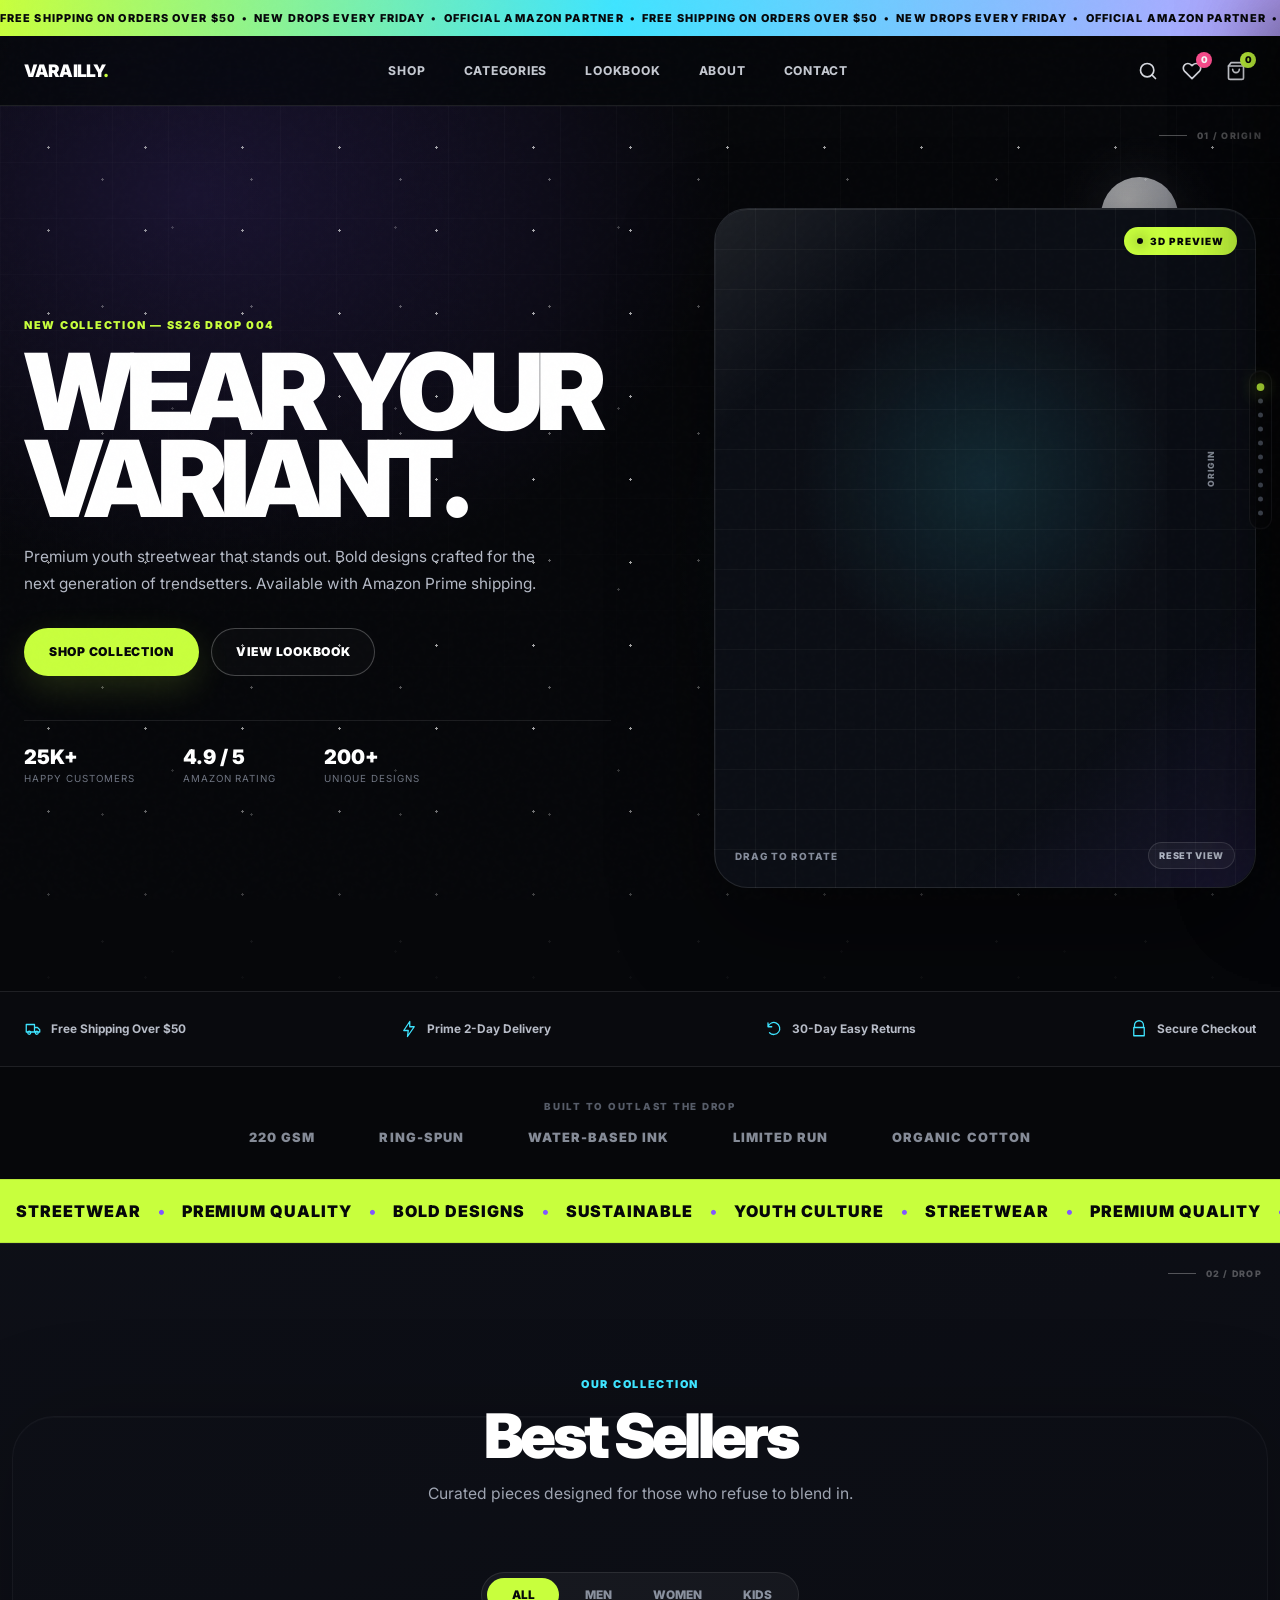
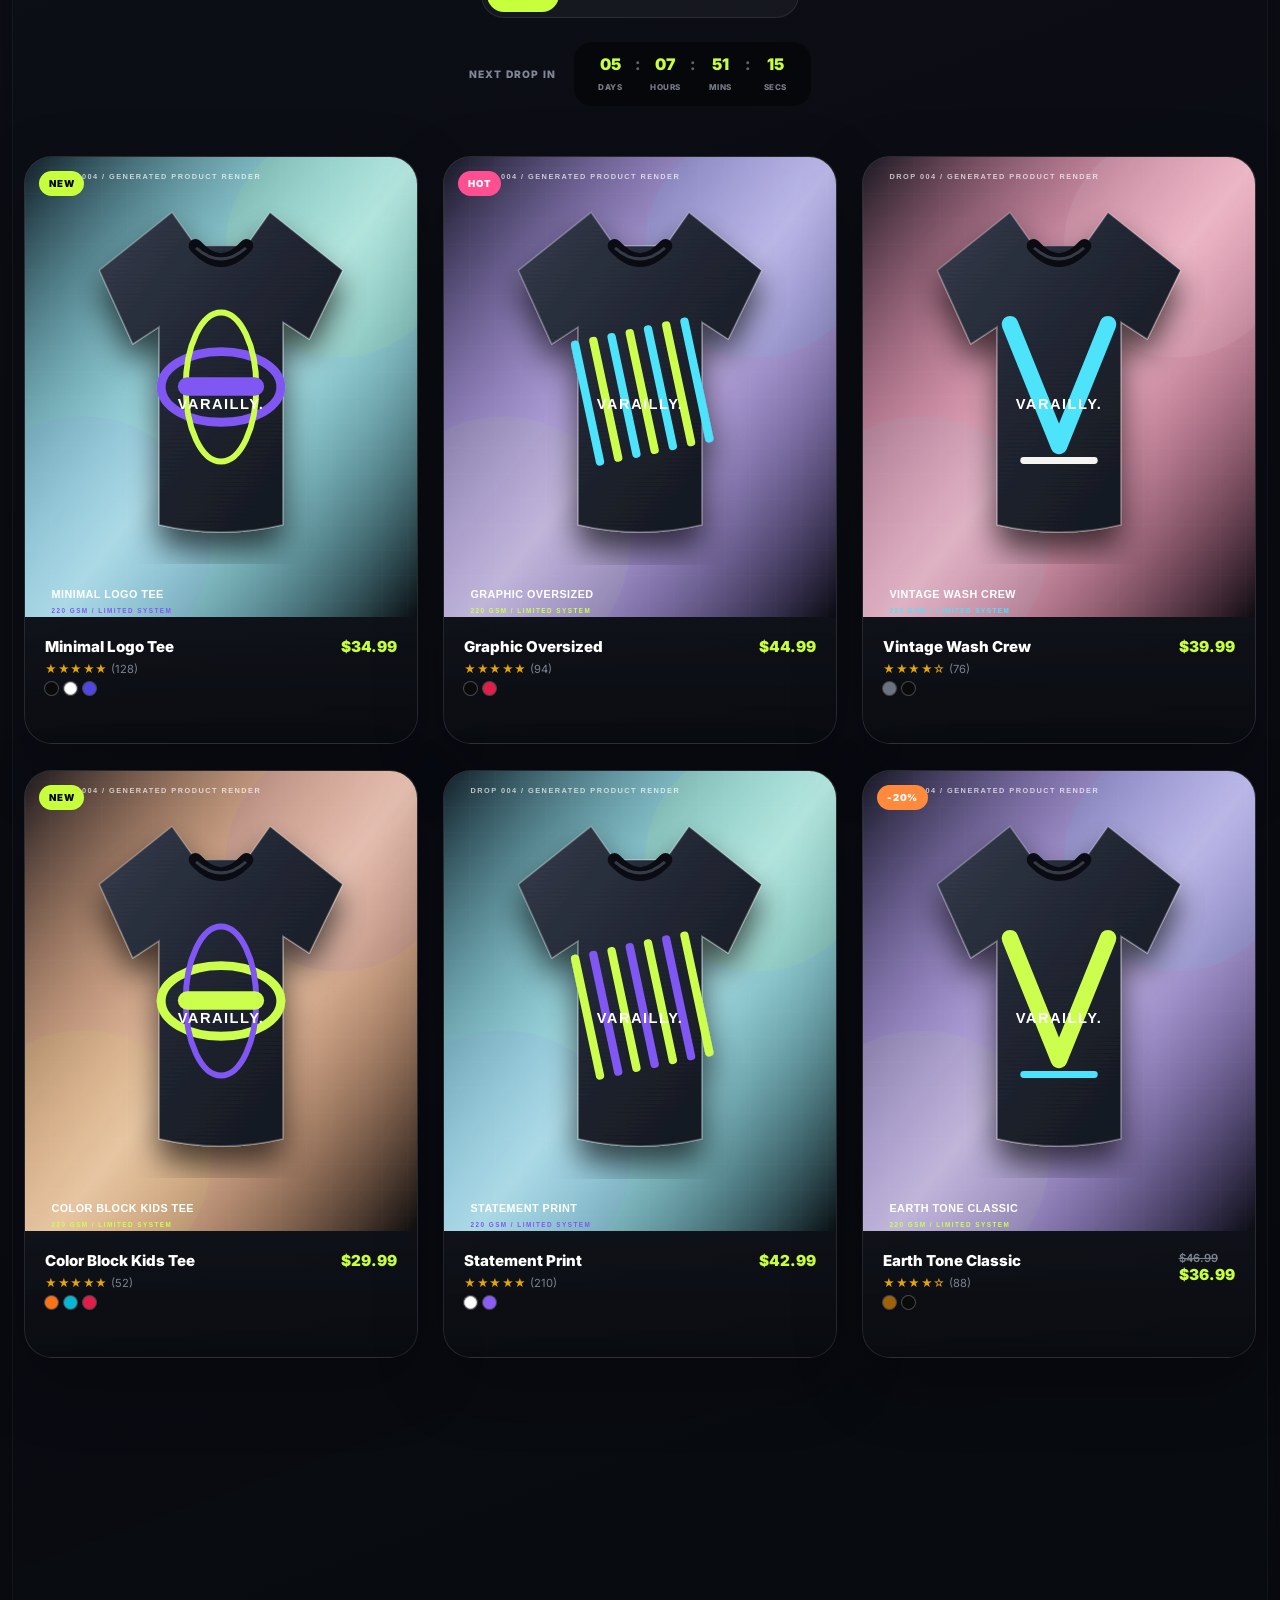
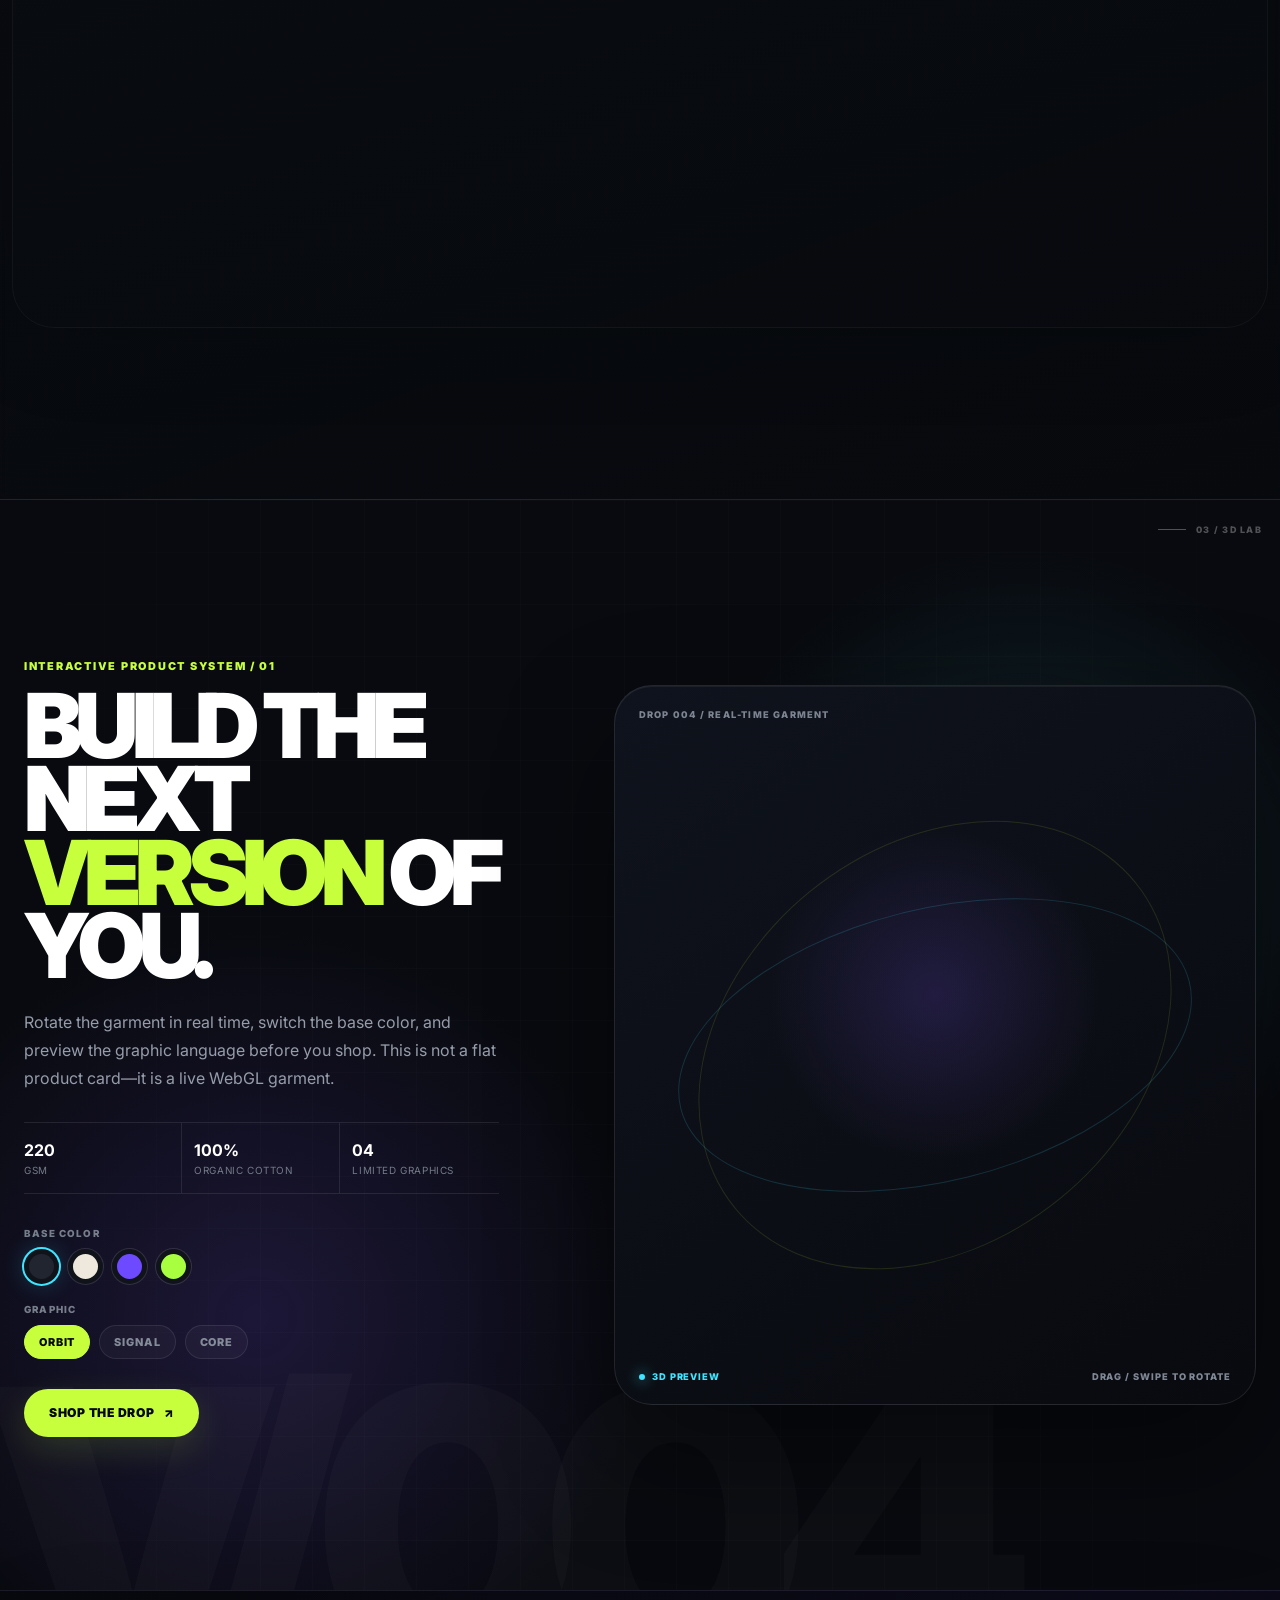
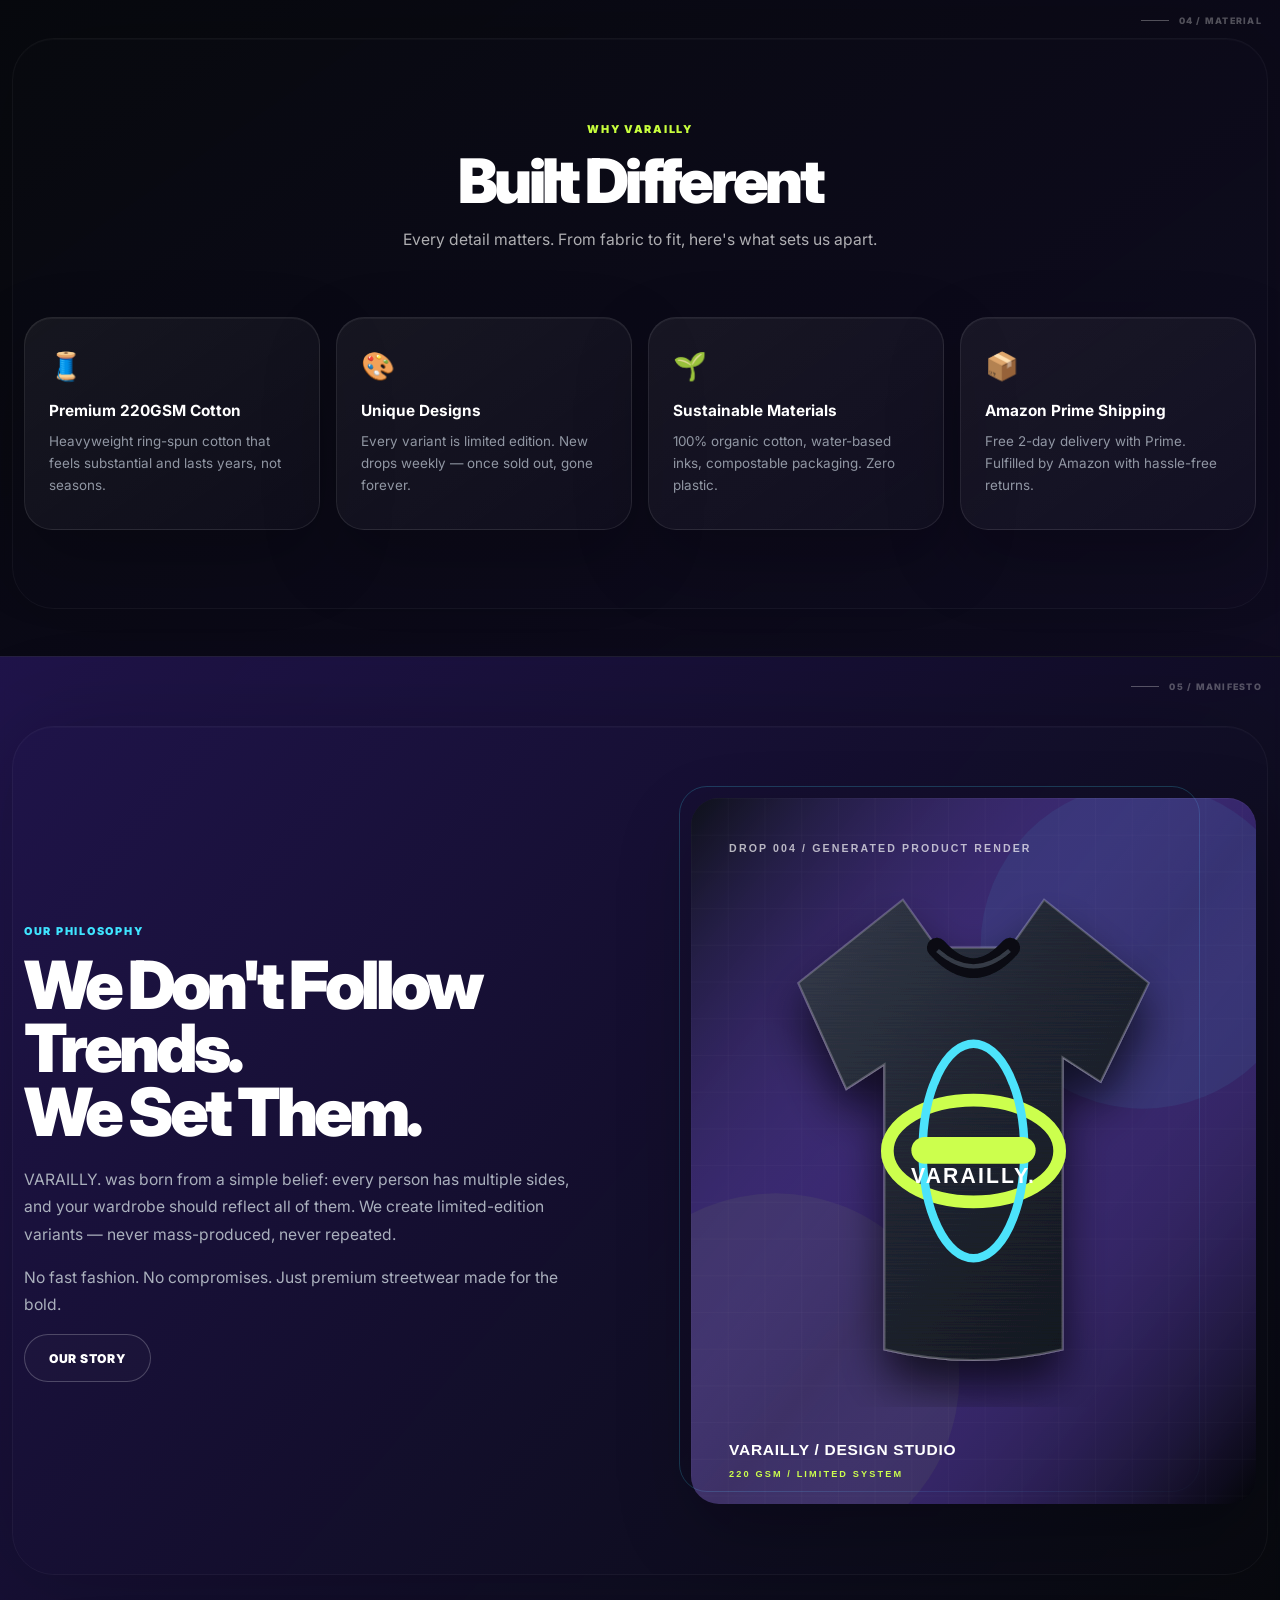
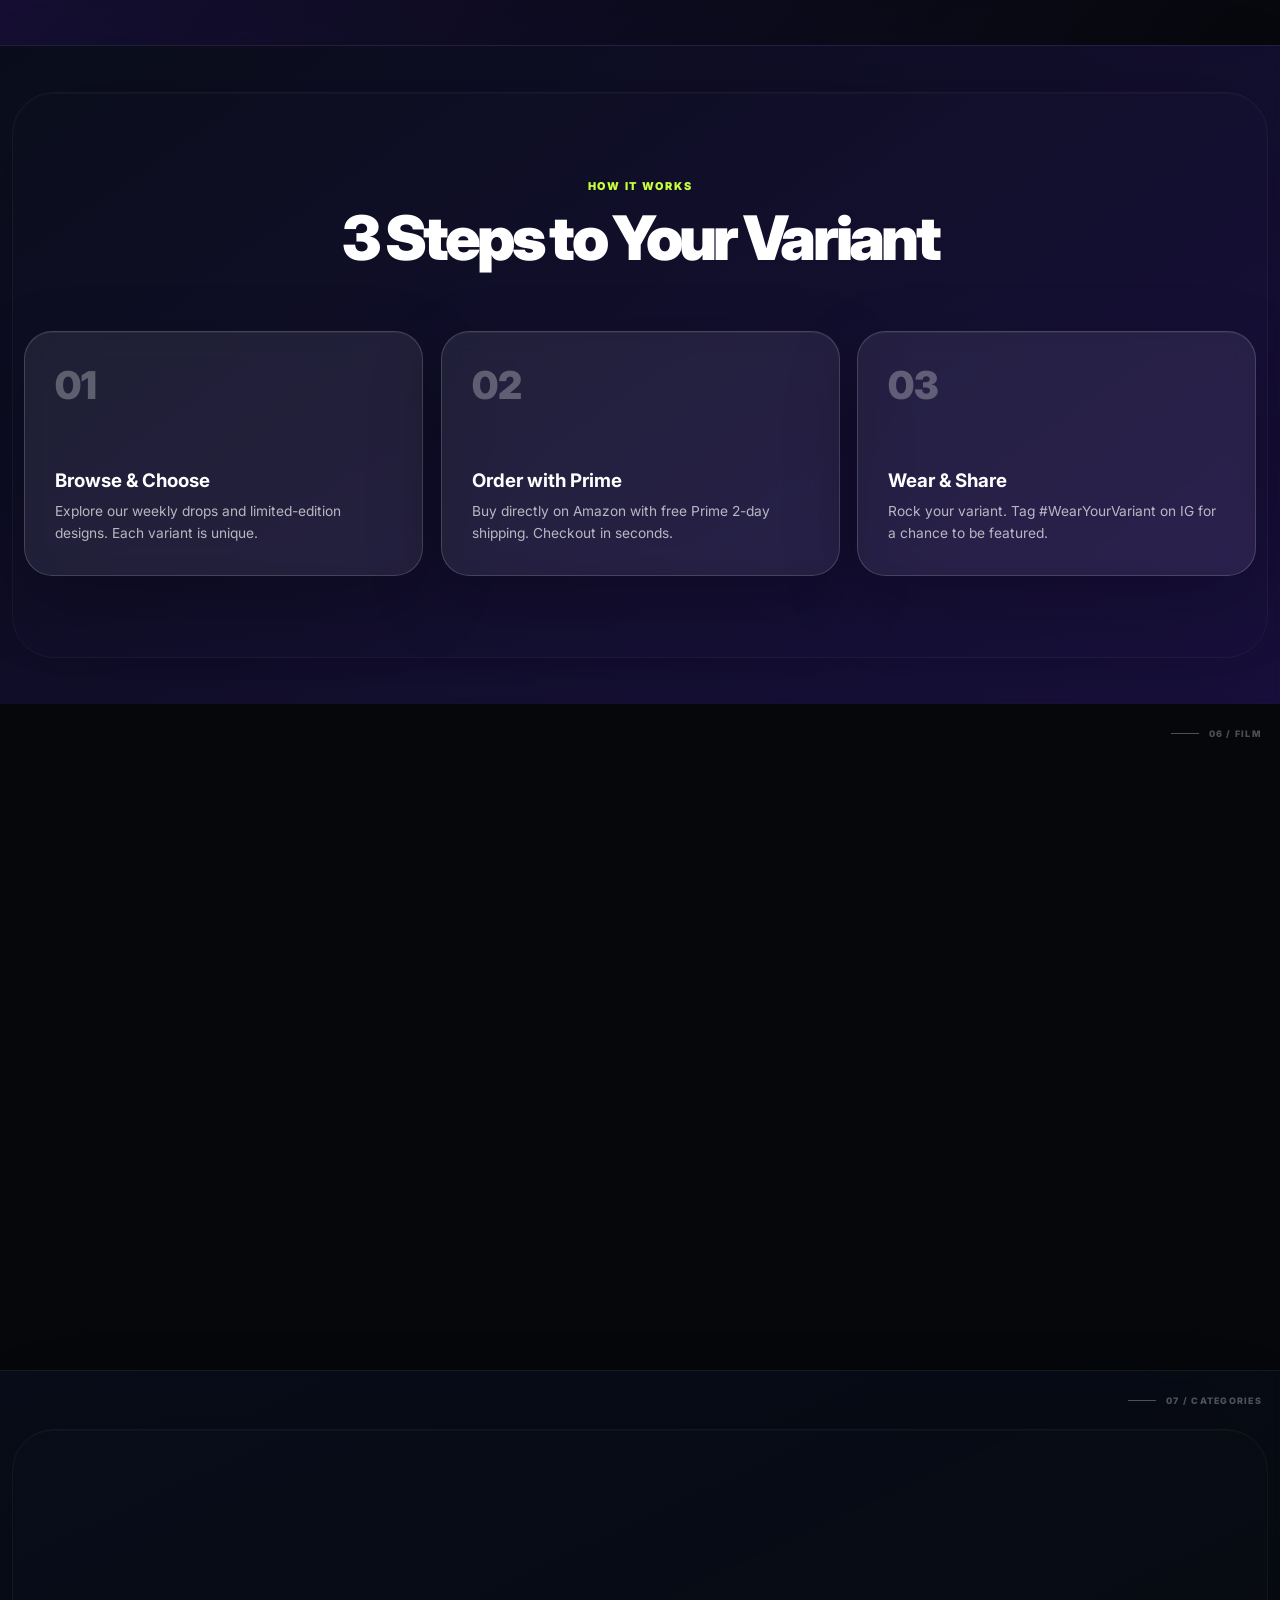
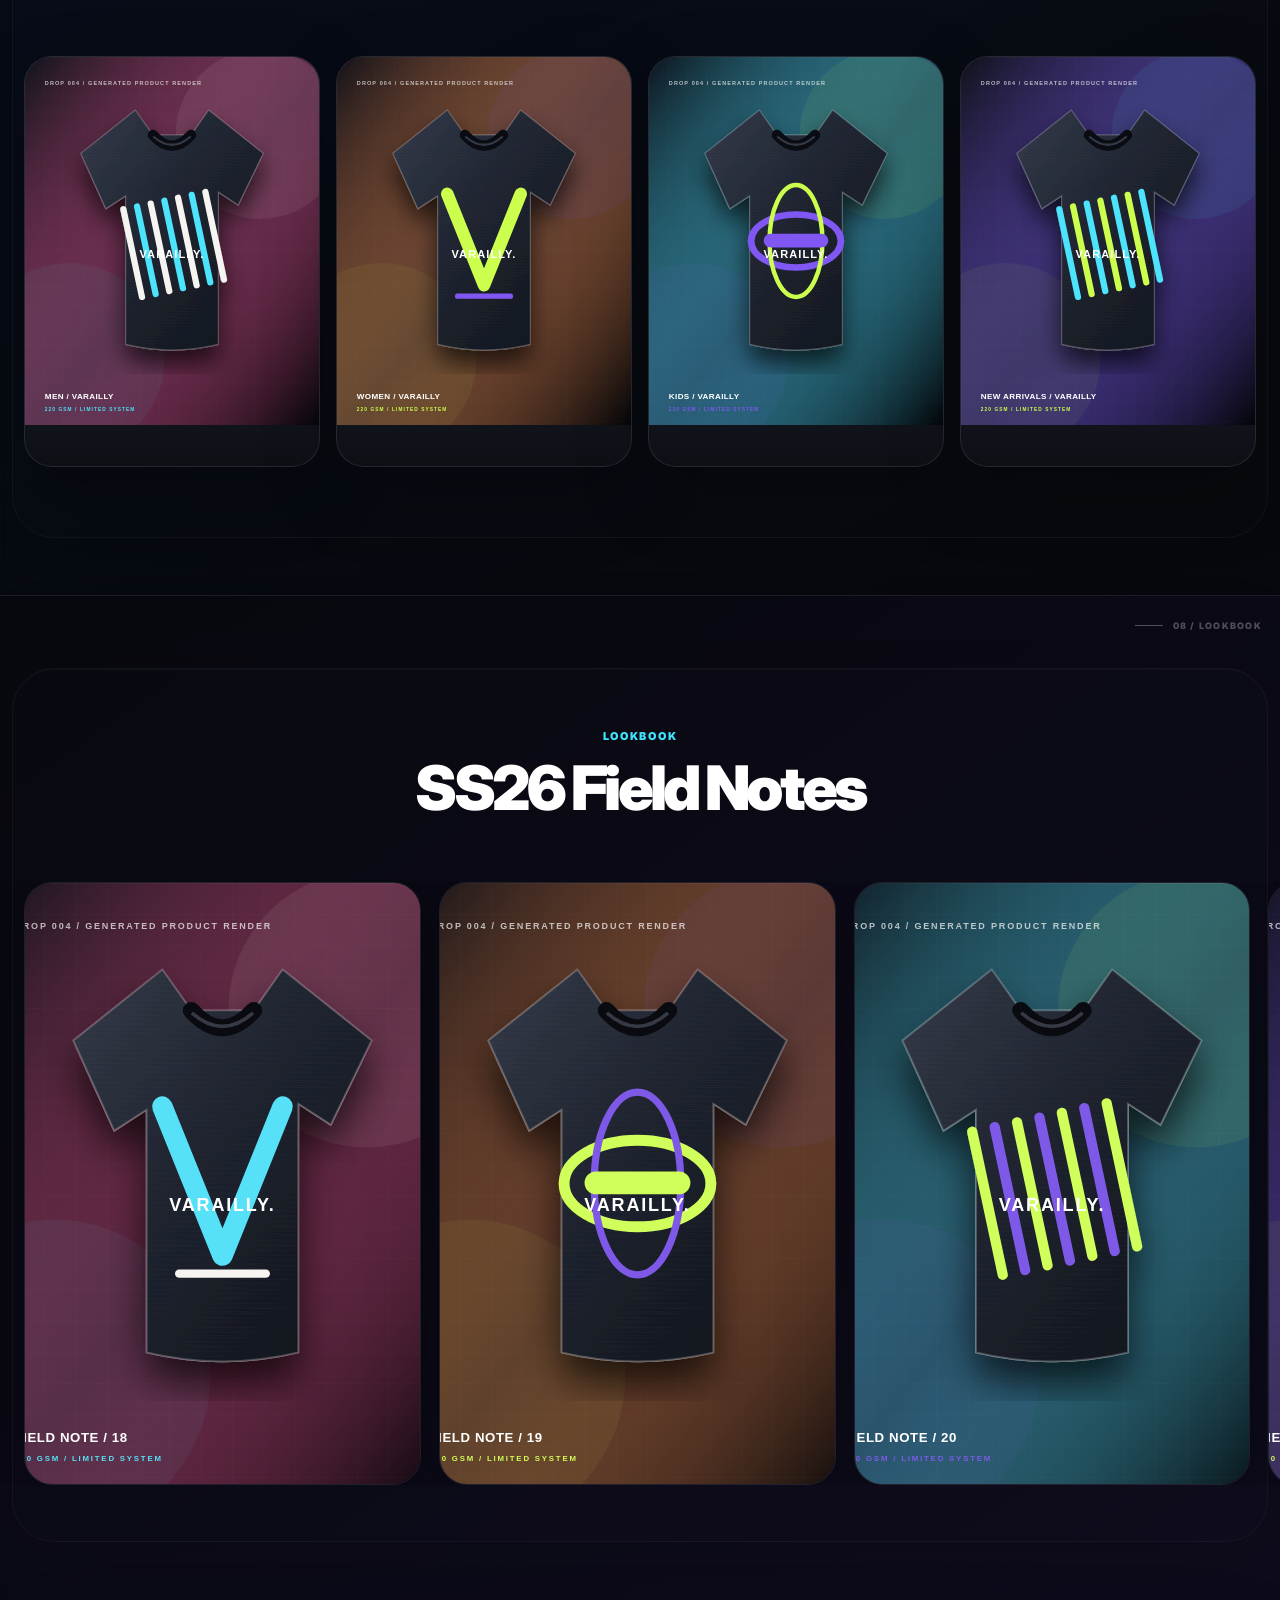
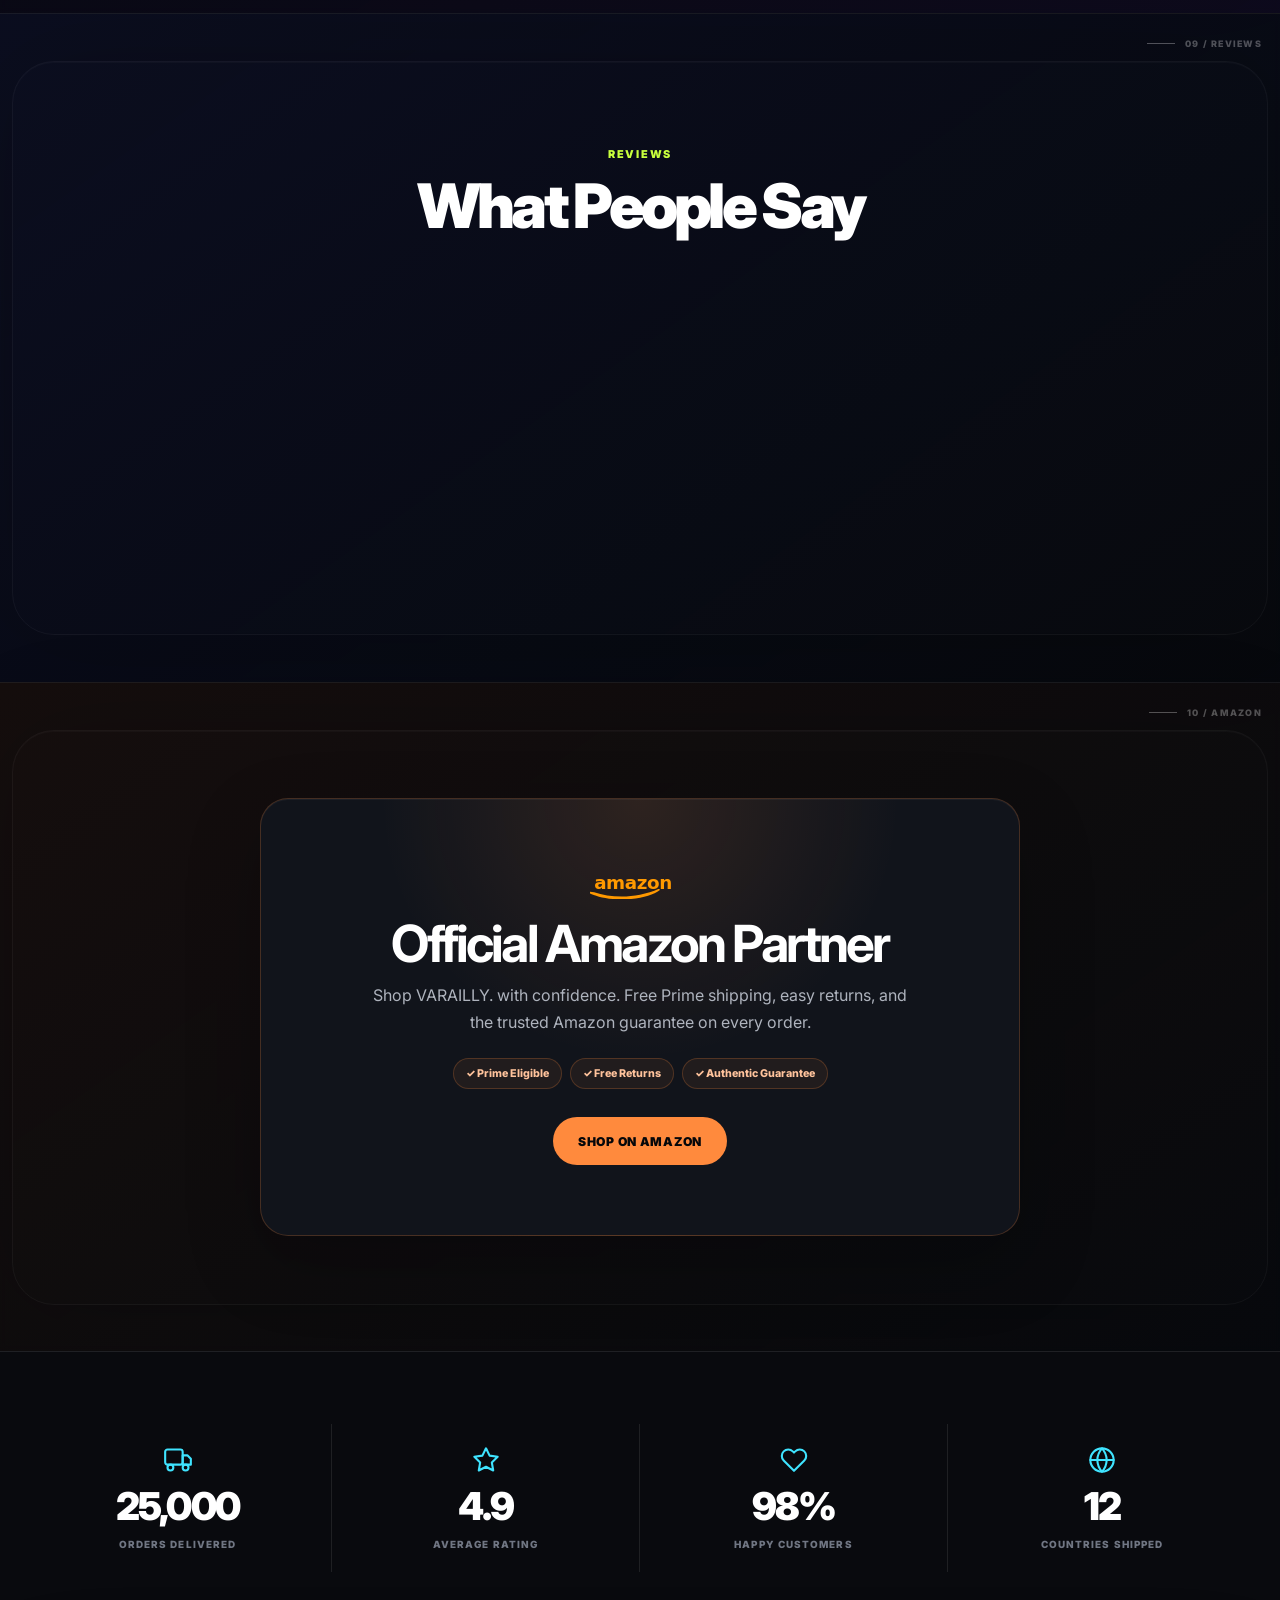
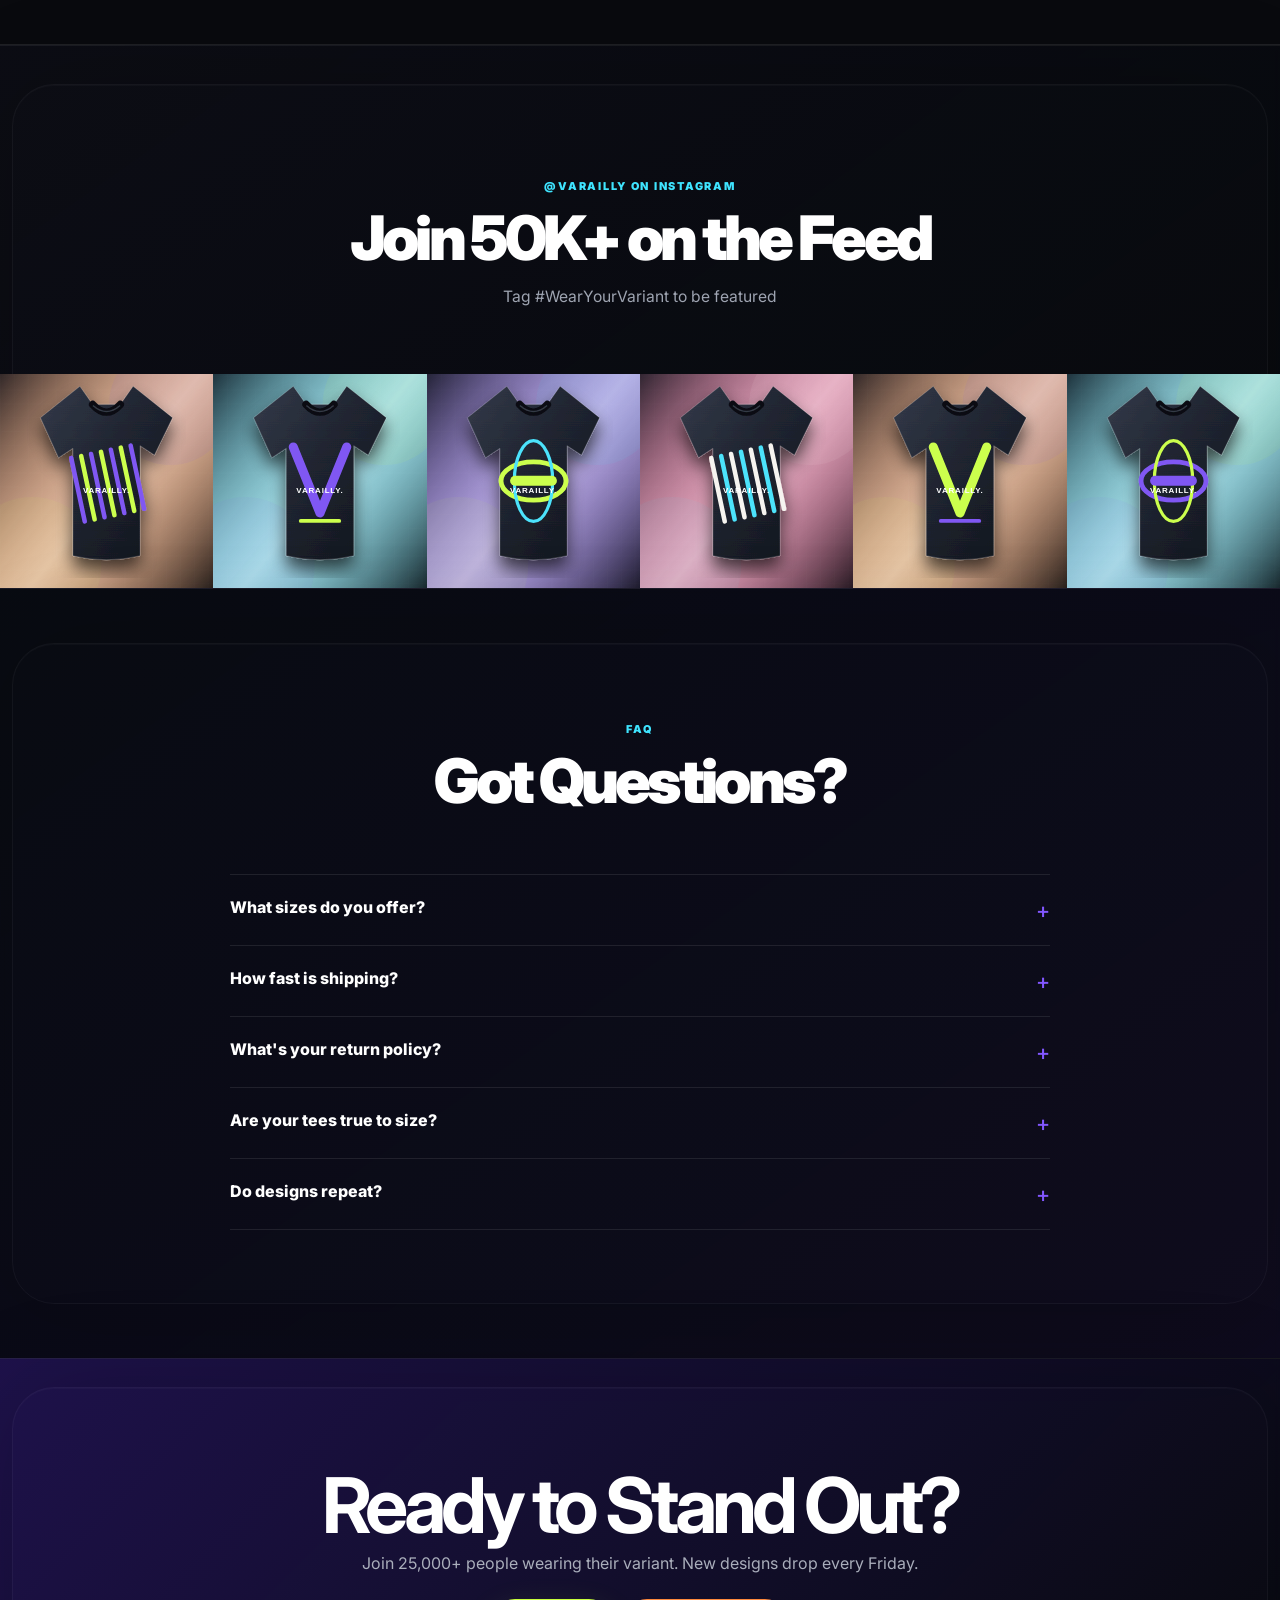
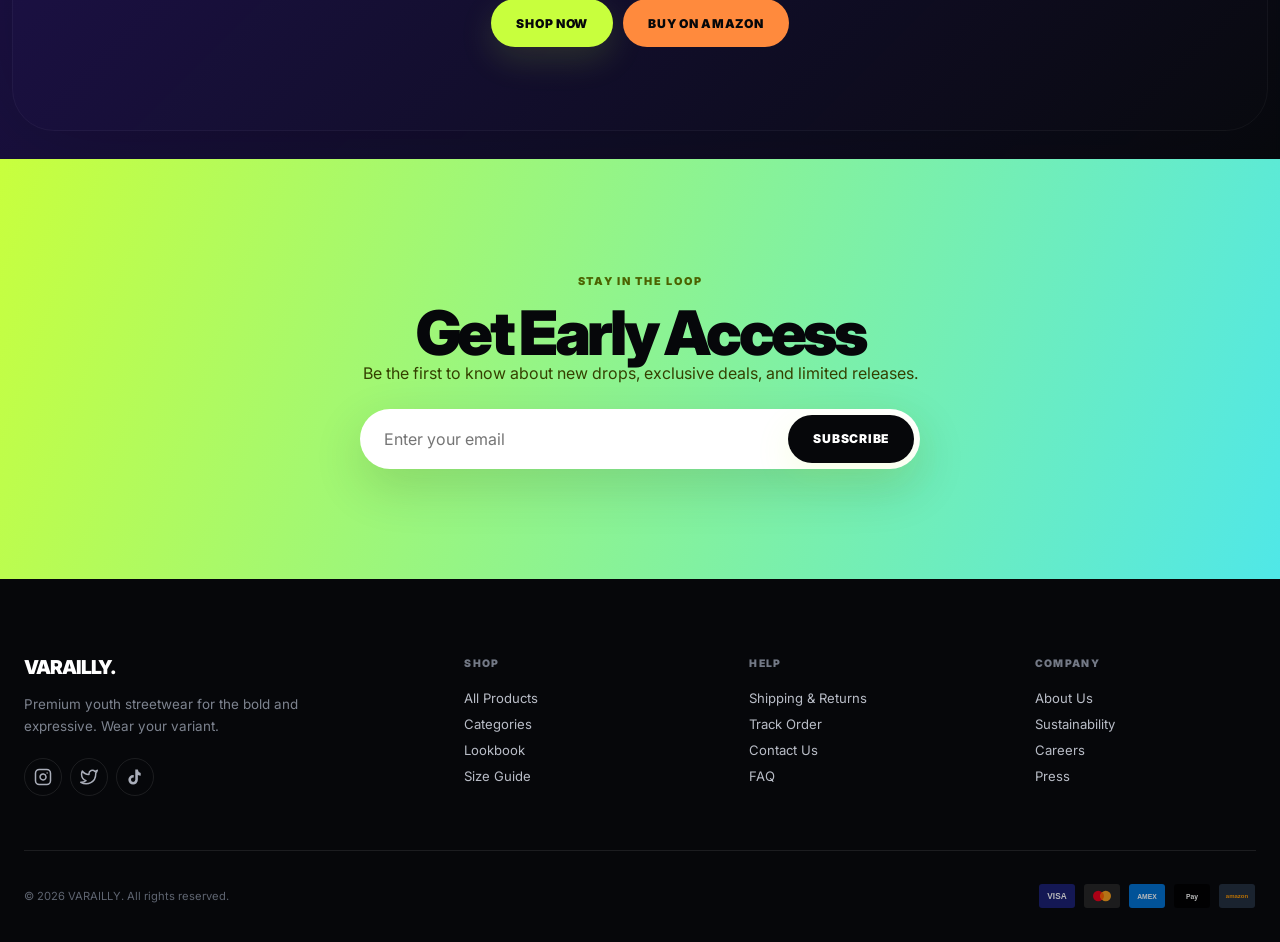
==== commit 76db4388: "Transform VARAILLY into a site-wide 3D spatial store" ====
--- a/index.html
+++ b/index.html
@@ -12,9 +12,13 @@
     <link rel="preconnect" href="https://fonts.gstatic.com" crossorigin>
     <link href="https://fonts.googleapis.com/css2?family=Inter:wght@300;400;500;600;700;800;900&display=swap" rel="stylesheet">
     <link rel="icon" type="image/svg+xml" href="data:image/svg+xml,%3Csvg xmlns='http://www.w3.org/2000/svg' viewBox='0 0 32 32'%3E%3Crect width='32' height='32' rx='6' fill='%230a0a0a'/%3E%3Cpath d='M7 8L16 24L25 8' fill='none' stroke='%23ffffff' stroke-width='3.5' stroke-linecap='round' stroke-linejoin='round'/%3E%3C/svg%3E">
-    <link rel="stylesheet" href="assets/css/style.css?v=30">
+    <link rel="stylesheet" href="assets/css/style.css?v=33">
 </head>
 <body>
+    <!-- Page-wide native WebGL environment -->
+    <canvas class="spatial-canvas" id="spatialCanvas" aria-hidden="true"></canvas>
+    <div class="spatial-atmosphere" aria-hidden="true"></div>
+    <div class="spatial-pointer-light" id="spatialPointerLight" aria-hidden="true"></div>
 
     <!-- Loading Screen -->
     <div class="loading-screen" id="loadingScreen">
@@ -984,7 +988,8 @@
         </div>
     </aside>
 
-    <script src="assets/js/main.js?v=30"></script>
-    <script src="assets/js/webgl-scenes.js?v=5"></script>
+    <script src="assets/js/main.js?v=34"></script>
+    <script src="assets/js/spatial-ui.js?v=4"></script>
+    <script src="assets/js/webgl-scenes.js?v=6"></script>
 </body>
 </html>
--- a/assets/css/style.css
+++ b/assets/css/style.css
@@ -807,3 +807,335 @@
 .webgl-failed .variant-viewer-fallback { opacity: 1; }
 #fallbackShirtPath { transition: fill .35s var(--ease); }
 #fallbackGraphicLabel { transition: fill .35s var(--ease); }
+
+
+
+/* =========================================================
+   Site-wide spatial commerce layer
+   ========================================================= */
+.spatial-canvas {
+  position: fixed;
+  inset: 0;
+  z-index: 0;
+  width: 100vw;
+  height: 100vh;
+  pointer-events: none;
+  background: radial-gradient(circle at 20% 15%,#111426,#06070a 50%);
+}
+.spatial-atmosphere {
+  position: fixed;
+  inset: 0;
+  z-index: 0;
+  pointer-events: none;
+  background:
+    radial-gradient(circle at 18% 18%,rgba(130,87,255,.10),transparent 25%),
+    radial-gradient(circle at 82% 68%,rgba(63,228,255,.07),transparent 25%),
+    linear-gradient(180deg,rgba(6,7,10,.1),rgba(6,7,10,.55));
+}
+.spatial-atmosphere::after {
+  content: "";
+  position: absolute;
+  left: -15vw;
+  right: -15vw;
+  bottom: -40vh;
+  height: 75vh;
+  opacity: .22;
+  transform: perspective(700px) rotateX(67deg);
+  transform-origin: center bottom;
+  background-image:
+    linear-gradient(rgba(63,228,255,.20) 1px,transparent 1px),
+    linear-gradient(90deg,rgba(63,228,255,.20) 1px,transparent 1px);
+  background-size: 70px 70px;
+  mask-image: linear-gradient(to top,#000,transparent 78%);
+}
+.spatial-pointer-light {
+  position: fixed;
+  z-index: 0;
+  left: 0;
+  top: 0;
+  width: 36vw;
+  height: 36vw;
+  min-width: 380px;
+  min-height: 380px;
+  margin: -18vw 0 0 -18vw;
+  border-radius: 50%;
+  pointer-events: none;
+  opacity: .28;
+  filter: blur(45px);
+  background: radial-gradient(circle,rgba(130,87,255,.18),rgba(63,228,255,.07) 35%,transparent 68%);
+  will-change: transform;
+}
+
+.announcement-bar,
+.header,
+.hero,
+.trust-bar,
+.seen-on,
+.marquee,
+.products,
+.variant-lab,
+.features,
+.manifesto,
+.how-it-works,
+.video-section,
+.categories,
+.lookbook,
+.testimonials,
+.amazon-section,
+.stats,
+.instagram,
+.faq,
+.cta-banner,
+.newsletter,
+.footer {
+  position: relative;
+  z-index: 1;
+}
+
+/* One continuous futuristic world rather than disconnected flat blocks. */
+.products,
+.features,
+.manifesto,
+.how-it-works,
+.categories,
+.lookbook,
+.testimonials,
+.amazon-section,
+.instagram,
+.faq,
+.cta-banner {
+  color: var(--white);
+  border-top: 1px solid rgba(255,255,255,.07);
+  background: linear-gradient(180deg,rgba(8,10,15,.91),rgba(8,10,15,.77));
+  backdrop-filter: blur(3px);
+}
+.products { background: linear-gradient(160deg,rgba(14,16,24,.94),rgba(8,10,15,.82)); }
+.variant-lab { border-top: 1px solid rgba(63,228,255,.14); }
+.features { background: linear-gradient(145deg,rgba(8,10,15,.92),rgba(18,13,38,.83)); }
+.manifesto { color: var(--white); background: linear-gradient(130deg,rgba(35,22,82,.90),rgba(8,10,15,.82)); }
+.how-it-works { background: linear-gradient(145deg,rgba(12,16,30,.88),rgba(29,17,71,.84)); }
+.categories { background: linear-gradient(155deg,rgba(9,14,27,.91),rgba(8,10,15,.78)); }
+.lookbook { color: var(--white); background: linear-gradient(145deg,rgba(9,10,16,.91),rgba(17,13,35,.80)); }
+.testimonials { background: linear-gradient(145deg,rgba(12,15,34,.92),rgba(8,10,15,.80)); }
+.amazon-section { background: linear-gradient(145deg,rgba(24,16,14,.88),rgba(8,10,15,.82)); }
+.instagram { color: var(--white); background: linear-gradient(145deg,rgba(13,14,22,.92),rgba(8,10,15,.80)); }
+.faq { color: var(--white); background: linear-gradient(145deg,rgba(9,12,19,.92),rgba(17,13,35,.80)); }
+.cta-banner { background: linear-gradient(135deg,rgba(34,20,84,.88),rgba(8,10,15,.82)); }
+
+.products::after,
+.features::after,
+.manifesto::after,
+.how-it-works::after,
+.categories::after,
+.lookbook::after,
+.testimonials::after,
+.amazon-section::after,
+.instagram::after,
+.faq::after,
+.cta-banner::after {
+  content: "";
+  position: absolute;
+  z-index: -1;
+  inset: 7% max(12px,calc((100vw - var(--container))/2 - 30px));
+  border: 1px solid rgba(255,255,255,.045);
+  border-radius: 42px;
+  pointer-events: none;
+  box-shadow: inset 0 1px rgba(255,255,255,.025),0 0 100px rgba(0,0,0,.18);
+}
+
+.section-coordinate {
+  position: absolute;
+  z-index: 3;
+  top: 24px;
+  right: max(18px,calc((100vw - var(--container))/2));
+  display: flex;
+  align-items: center;
+  gap: 10px;
+  color: rgba(255,255,255,.29);
+  font-size: .56rem;
+  font-weight: 850;
+  letter-spacing: .14em;
+  text-transform: uppercase;
+  pointer-events: none;
+}
+.section-coordinate::before { content: ""; width: 28px; height: 1px; background: currentColor; }
+
+/* Retune formerly light-section typography for the spatial world. */
+.products .section-title,
+.manifesto .manifesto-title,
+.lookbook .section-title,
+.instagram .section-title,
+.faq .section-title { color: var(--white); }
+.products .section-subtitle,
+.lookbook .section-subtitle,
+.instagram .section-subtitle { color: #9ea4b1; opacity: 1; }
+.products .section-label,
+.manifesto .section-label,
+.lookbook .section-label,
+.instagram .section-label,
+.faq .section-label { color: var(--cyan); }
+.manifesto-desc { color: #aab0bd; }
+.manifesto .btn-outline { color: var(--white); border-color: rgba(255,255,255,.22); }
+.filter-tabs { border-color: var(--line); background: rgba(255,255,255,.045); }
+.filter-tab { color: #8a919f; }
+.filter-tab.active { color: var(--void); background: var(--lime); }
+.drop-countdown .countdown-label { color: #7f8694; }
+.faq-list, .faq-item { border-color: var(--line); }
+.faq-question { color: var(--white); }
+.faq-answer > p { color: #9ca3b0; }
+.newsletter {
+  background:
+    linear-gradient(110deg,rgba(200,255,61,.96),rgba(63,228,255,.88)),
+    var(--lime);
+}
+
+/* Product cards become floating material capsules. */
+.product-card {
+  color: var(--white);
+  border-color: rgba(255,255,255,.09);
+  background: linear-gradient(145deg,rgba(255,255,255,.075),rgba(255,255,255,.025));
+  box-shadow: 0 24px 70px rgba(0,0,0,.24),inset 0 1px rgba(255,255,255,.06);
+}
+.product-card:hover { box-shadow: 0 34px 90px rgba(0,0,0,.42),0 0 50px rgba(63,228,255,.06); }
+.product-info { background: linear-gradient(180deg,rgba(15,18,25,.72),rgba(10,12,17,.92)); }
+.product-rating span, .price-old { color: #7c8390; }
+.product-price { color: var(--lime); }
+.product-colors .color-dot { box-shadow: 0 0 0 1px rgba(255,255,255,.24); }
+
+/* Shared restrained 3D surface treatment. */
+.depth-surface {
+  --depth-rx: 0deg;
+  --depth-ry: 0deg;
+  --depth-lift: 0px;
+  --depth-x: 50%;
+  --depth-y: 50%;
+  position: relative;
+  transform-style: preserve-3d;
+  transform: perspective(1200px) rotateX(var(--depth-rx)) rotateY(var(--depth-ry)) translate3d(0,var(--depth-lift),0);
+  will-change: transform;
+  transition: transform .25s var(--ease),box-shadow var(--transition),border-color var(--transition);
+}
+.js .reveal.depth-surface.revealed {
+  transform: perspective(1200px) rotateX(var(--depth-rx)) rotateY(var(--depth-ry)) translate3d(0,var(--depth-lift),0);
+}
+.depth-surface:hover { --depth-lift: -5px; }
+.depth-surface-light {
+  position: absolute;
+  z-index: 10;
+  inset: 0;
+  border-radius: inherit;
+  pointer-events: none;
+  opacity: 0;
+  background: radial-gradient(circle at var(--depth-x) var(--depth-y),rgba(255,255,255,.17),transparent 30%);
+  mix-blend-mode: screen;
+  transition: opacity .35s;
+}
+.depth-surface:hover > .depth-surface-light { opacity: .45; }
+.depth-surface > :not(.depth-surface-light) { position: relative; }
+.product-card .product-image { transform: translateZ(18px); }
+.product-card .product-info { transform: translateZ(28px); }
+.feature-card .feature-icon,
+.step-card .step-number { transform: translateZ(22px); }
+.category-tile .category-label { transform: translateZ(26px); }
+.testimonial-card .testimonial-stars { transform: translateZ(18px); }
+
+/* Categories and editorial media get illuminated spatial frames. */
+.category-tile,
+.lookbook-item,
+.manifesto-image img,
+.amazon-card,
+.testimonial-card,
+.feature-card,
+.step-card {
+  box-shadow: 0 28px 75px rgba(0,0,0,.22),inset 0 1px rgba(255,255,255,.05);
+}
+.lookbook-item { border: 1px solid var(--line); }
+.lookbook-item img { filter: saturate(.82) contrast(1.03); }
+.manifesto-image { position: relative; }
+.manifesto-image::before {
+  content: "";
+  position: absolute;
+  inset: -12px 10% 12px -12px;
+  z-index: -1;
+  border: 1px solid rgba(63,228,255,.22);
+  border-radius: var(--radius-l);
+  transform: translate3d(0,0,-20px);
+}
+
+/* Fixed spatial navigation rail. */
+.spatial-rail {
+  position: fixed;
+  z-index: 850;
+  right: 17px;
+  top: 50%;
+  display: flex;
+  flex-direction: column;
+  align-items: center;
+  gap: 9px;
+  transform: translateY(-50%);
+}
+.spatial-rail::before {
+  content: "";
+  position: absolute;
+  z-index: -1;
+  inset: -14px -9px;
+  border: 1px solid rgba(255,255,255,.08);
+  border-radius: var(--radius-pill);
+  background: rgba(6,7,10,.50);
+  backdrop-filter: blur(10px);
+}
+.spatial-rail-label {
+  position: absolute;
+  right: 28px;
+  top: 50%;
+  min-width: max-content;
+  color: #868d99;
+  font-size: .54rem;
+  font-weight: 850;
+  letter-spacing: .11em;
+  text-transform: uppercase;
+  transform: translateY(-50%) rotate(-90deg) translateY(-24px);
+  transform-origin: right center;
+}
+.spatial-rail-dot {
+  width: 5px;
+  height: 5px;
+  padding: 0;
+  border-radius: 50%;
+  background: #4d5360;
+  transition: transform .25s,background .25s,box-shadow .25s;
+}
+.spatial-rail-dot.active { background: var(--lime); box-shadow: 0 0 12px var(--lime); transform: scale(1.55); }
+
+@media (max-width: 820px) {
+  .spatial-pointer-light, .spatial-rail { display: none; }
+  .products::after,.features::after,.manifesto::after,.how-it-works::after,.categories::after,.lookbook::after,.testimonials::after,.amazon-section::after,.instagram::after,.faq::after,.cta-banner::after { inset: 8px; border-radius: 26px; }
+  .section-coordinate { right: 16px; }
+  .depth-surface { transform: none !important; }
+  .depth-surface-light { display: none; }
+  .product-card .product-image,.product-card .product-info,.feature-card .feature-icon,.step-card .step-number,.category-tile .category-label,.testimonial-card .testimonial-stars { transform: none; }
+}
+
+@media (prefers-reduced-motion: reduce) {
+  .spatial-canvas { opacity: .55; }
+  .spatial-pointer-light { display: none; }
+  .depth-surface { transform: none !important; }
+}
+
+
+.generated-fallback {
+  opacity: 1 !important;
+  visibility: visible !important;
+  filter: saturate(.9) contrast(1.02);
+}
+.product-image .generated-fallback { object-fit: cover; }
+.category-image .generated-fallback,
+.lookbook-item .generated-fallback,
+.insta-item .generated-fallback { object-fit: cover; }
+
+
+@media (max-width: 820px) {
+  .products,.features,.manifesto,.how-it-works,.categories,.lookbook,.testimonials,.amazon-section,.instagram,.faq,.cta-banner { backdrop-filter: none; }
+  .depth-surface { will-change: auto; }
+  .spatial-atmosphere::after { opacity: .12; }
+}
